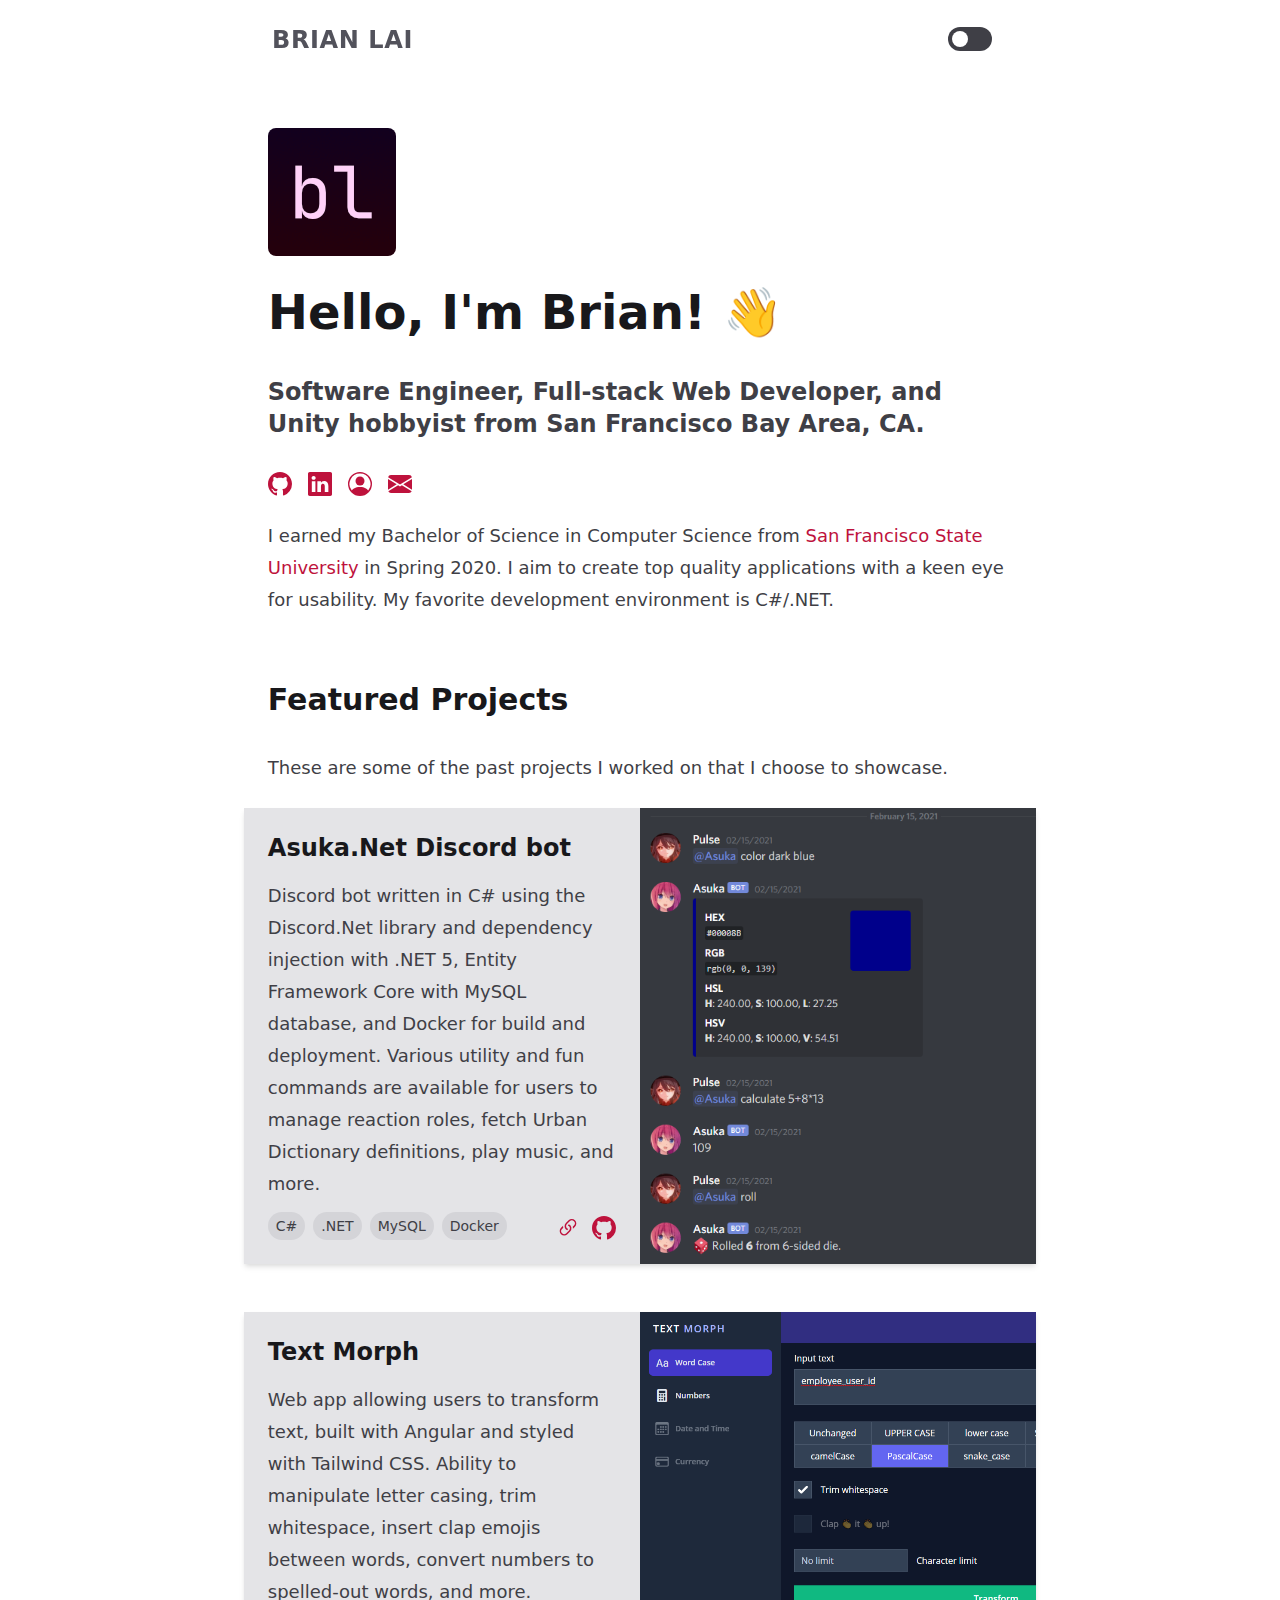
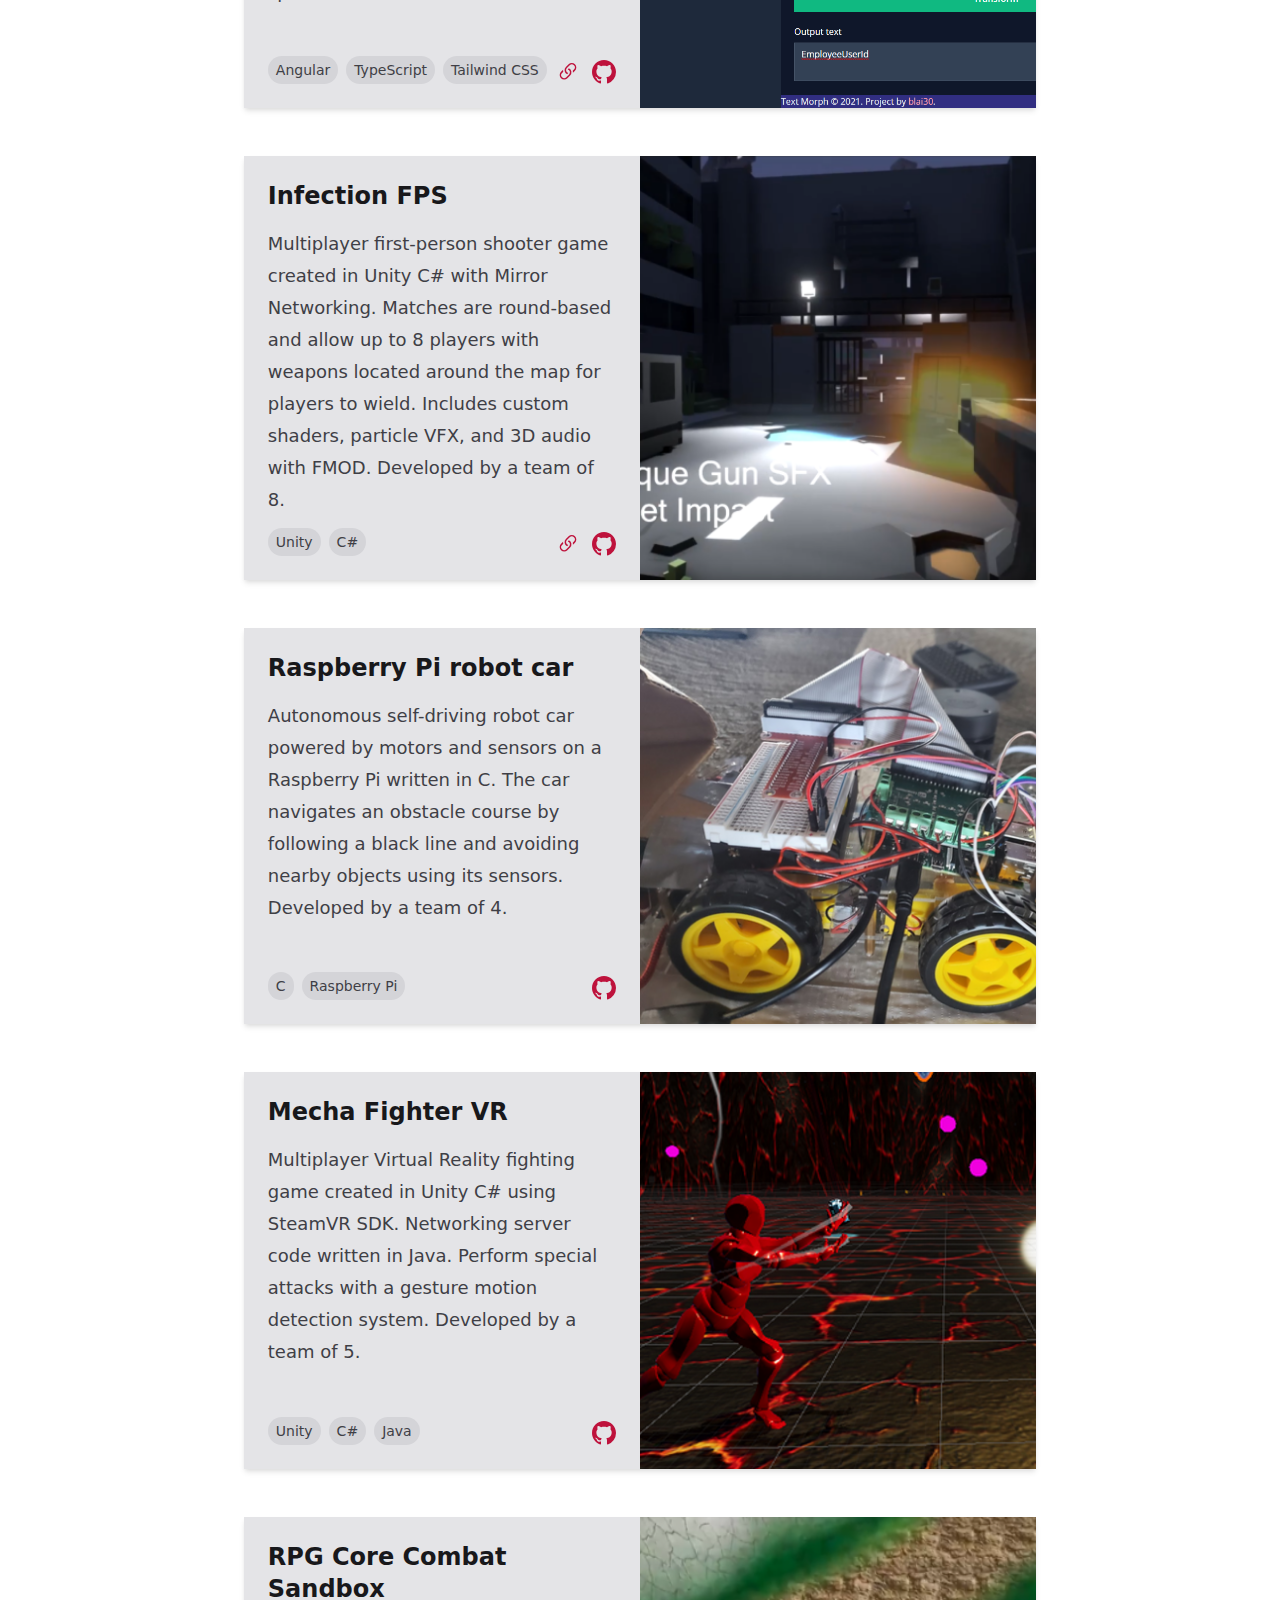
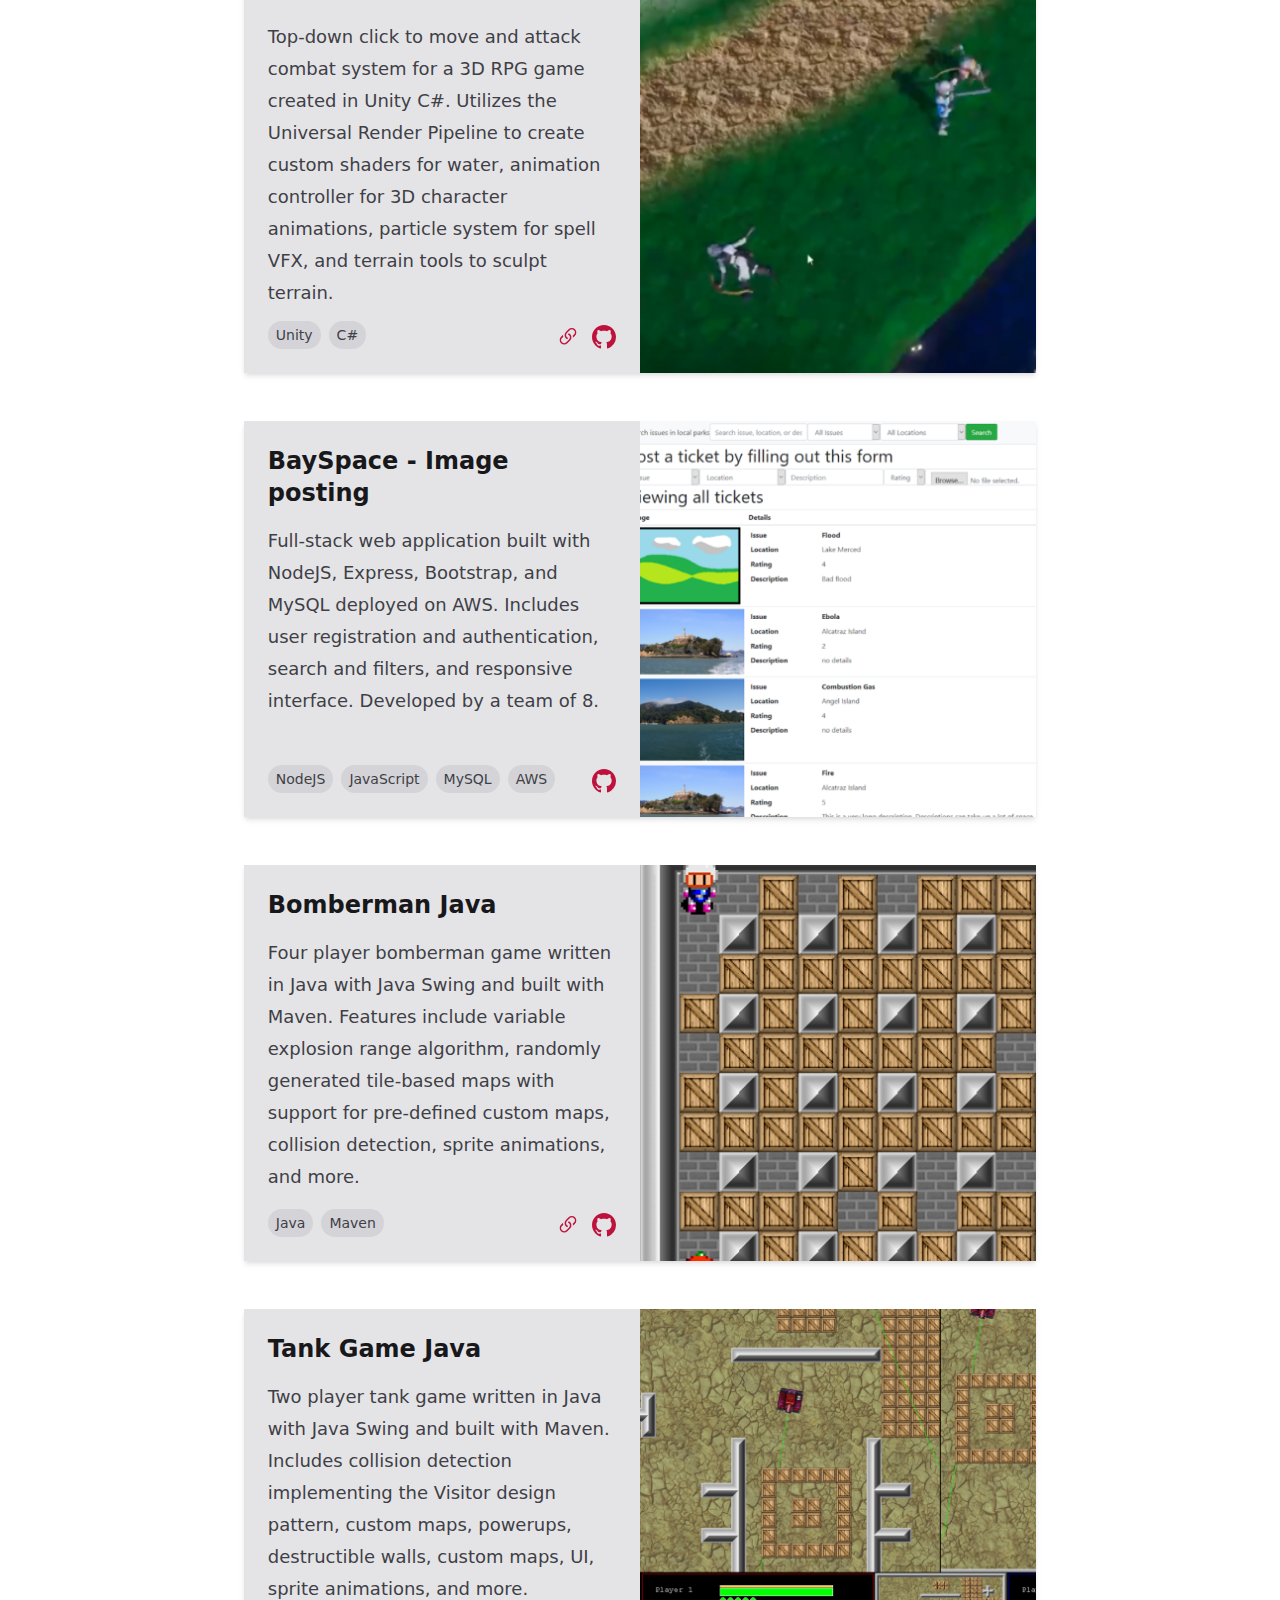
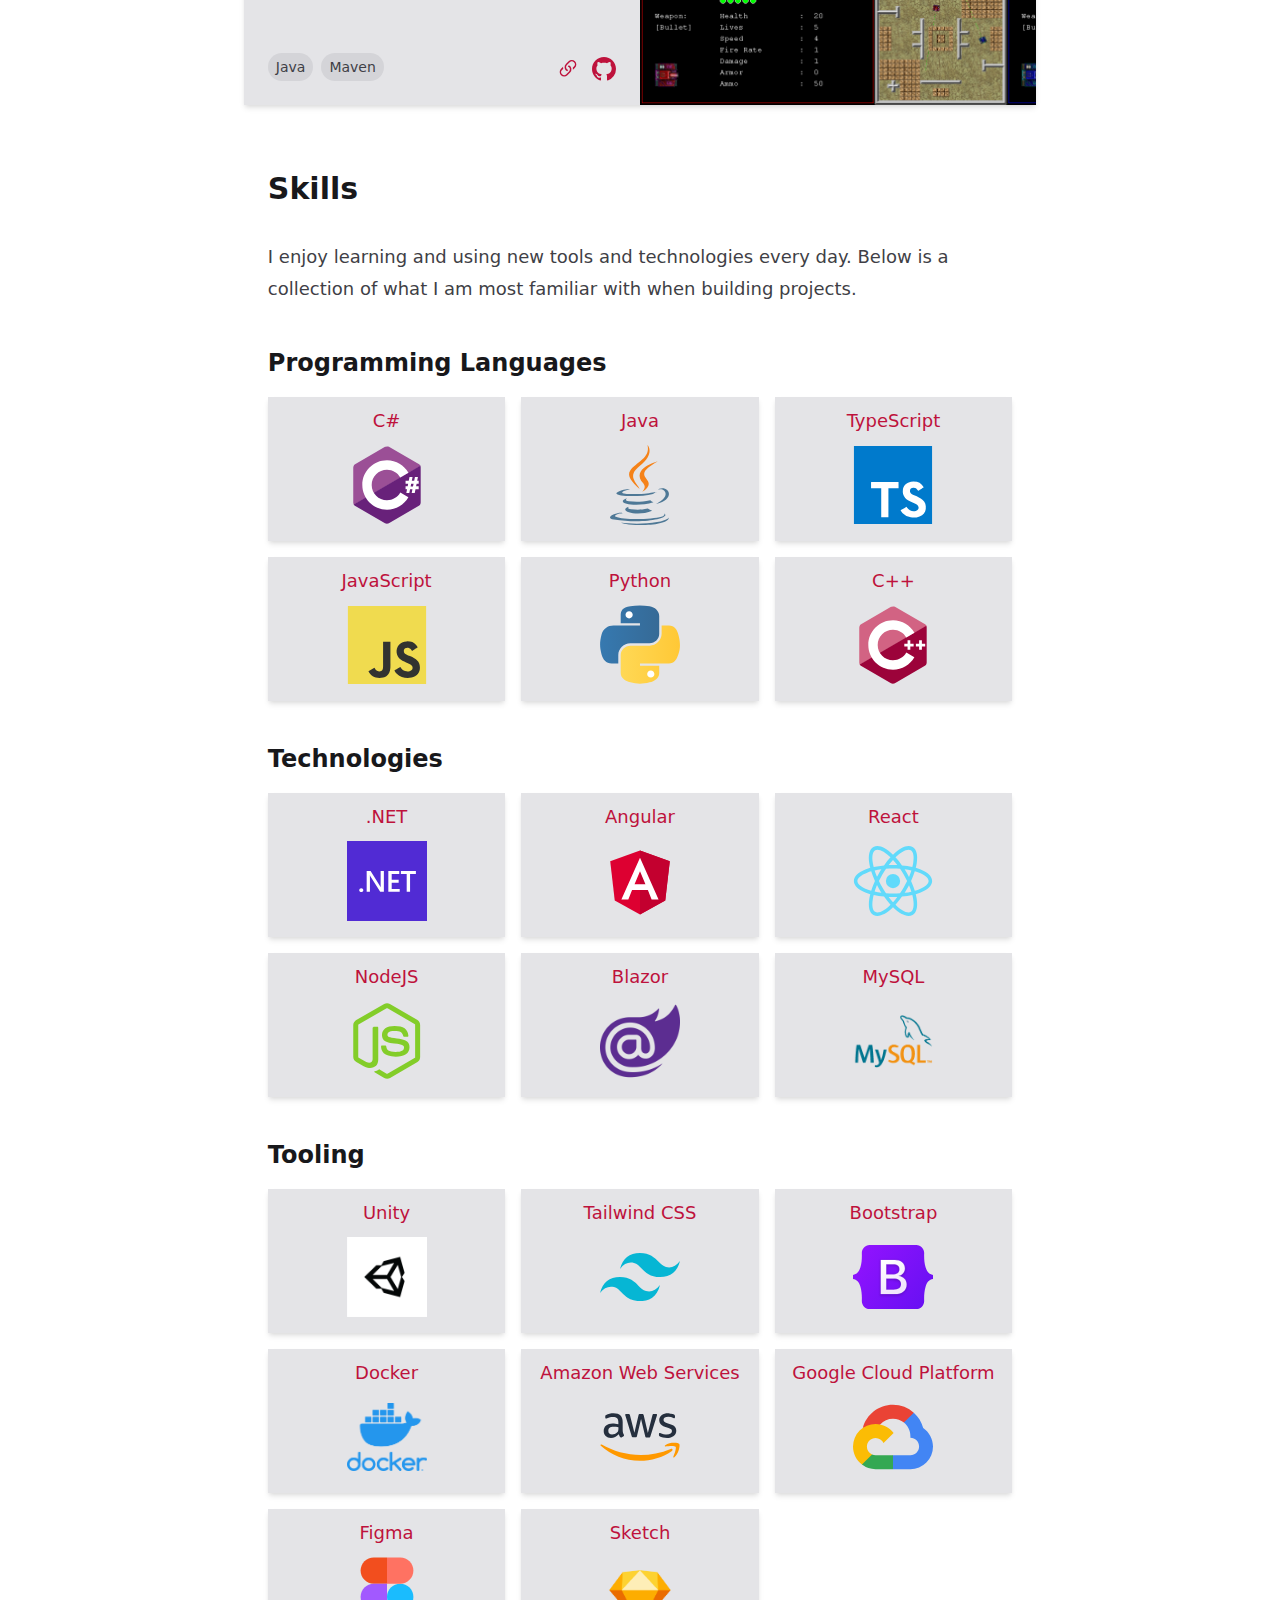
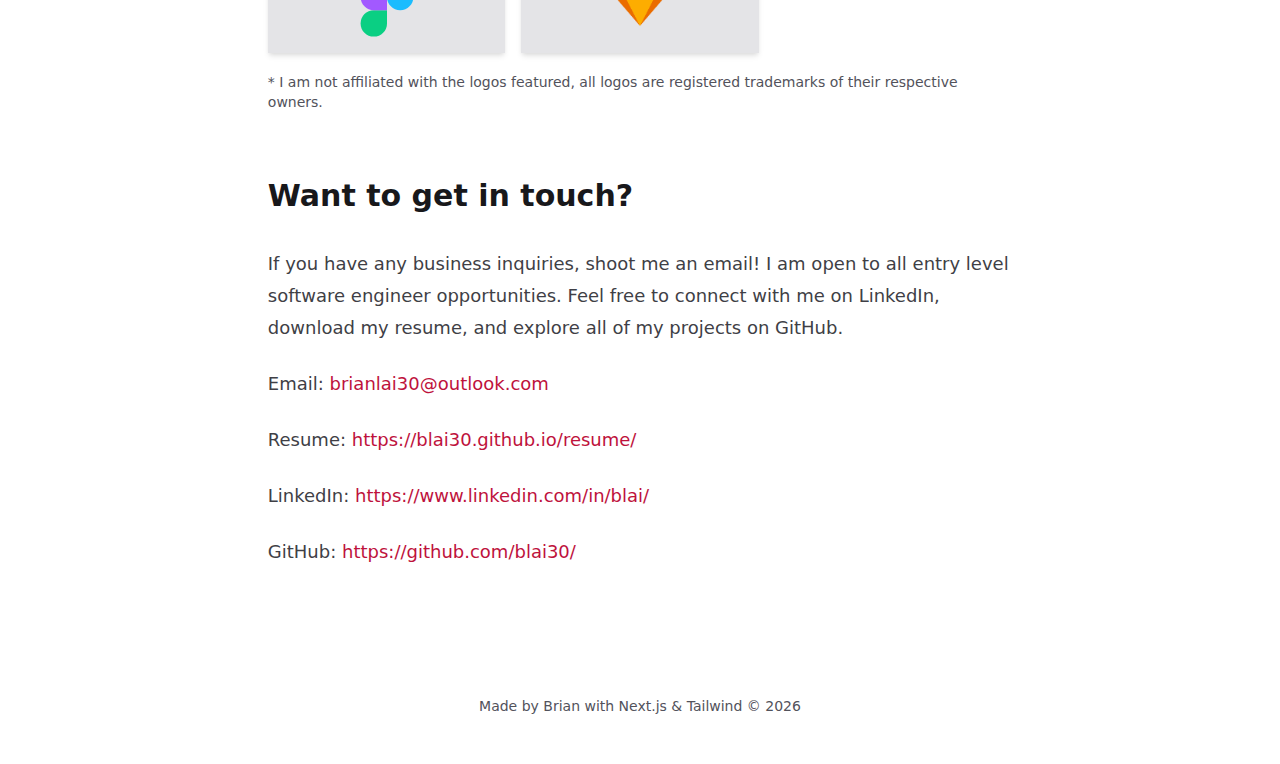
==== index.html @ 26b5e117 "Deploying to gh-pages from @ blai30/blai30.github.io@dc17c90ab7cdb2aaf02c9260773b2cc01ec96d7c 🚀" ====
<!DOCTYPE html><html lang="en"><head><meta name="author" content="Brian Lai"/><meta name="title" content="Brian Lai"/><meta name="description" content="Software Engineer, Full-stack Web Developer, and Unity hobbyist from San Francisco Bay Area, CA."/><meta name="keywords" content="React, NextJS, Angular, Tailwind, HTML, CSS, JavaScript, TypeScript, PWA, JetBrains, Adobe, Portfolio, Brian, Lai, Software, Engineer, Web, Developer, Unity, Hobbyist, San, Francisco, State, University, Computer, Science, Bachelor, of, Science, Bay, Area, Discord, Bot, C#, Java, .NET, MySQL, FPS, Gamer, Anime, gaming, Bootstrap, Python, AWS, Docker, Google, Amazon, Apple, Cloud, Node, Figma, Sketch, C++, LinkedIn, GitHub, Resume, Dark, Light, Mode, Full, Stack, Front, Back, End, VR, Virtual, Reality"/><meta name="theme-color" content="#E11D48"/><meta property="og:title" content="Brian Lai"/><meta property="og:description" content="Software Engineer, Full-stack Web Developer, and Unity hobbyist from San Francisco Bay Area, CA."/><meta property="og:site_name" content="Brian Lai"/><meta property="og:url" content="https://www.bhlai.com/"/><meta property="og:image" content="/favicon.png"/><meta property="og:type" content="website"/><meta name="twitter:card" content="summary_large_image"/><meta property="twitter:title" content="Brian Lai"/><meta property="twitter:description" content="Software Engineer, Full-stack Web Developer, and Unity hobbyist from San Francisco Bay Area, CA."/><meta property="twitter:url" content="https://www.bhlai.com/"/><meta property="twitter:image" content="/favicon.png"/><meta property="twitter:creator" content="@blai30"/><meta name="apple-mobile-web-app-capable" content="yes"/><meta name="apple-mobile-web-app-status-bar-style" content="black"/><meta name="apple-mobile-web-app-title" content="Brian Lai"/><link rel="apple-touch-icon" href="/icons/icon-128x128.png"/><link rel="apple-touch-icon" sizes="152x152" href="/icons/icon-152x152.png"/><link rel="apple-touch-icon" sizes="180x180" href="/icons/icon-180x180.png"/><link rel="canonical" href="https://www.bhlai.com/"/><link rel="icon" href="/favicon.svg" type="image/svg+xml"/><link rel="icon" href="/favicon.png" type="image/x-icon"/><link rel="shortcut icon" href="/favicon.png" type="image/x-icon"/><link rel="mask-icon" href="/favicon.svg" type="image/svg+xml" color="#1C1917"/><link rel="apple-touch-icon" href="/favicon.png" type="image/x-icon"/><link rel="manifest" href="/manifest.json"/><link rel="stylesheet" href="https://rsms.me/inter/inter.css"/><meta name="viewport" content="width=device-width"/><meta charSet="utf-8"/><script>!function(){try {var d=document.documentElement.classList;d.remove('light','dark');var e=localStorage.getItem('theme');if("system"===e||(!e&&true)){var t="(prefers-color-scheme: dark)",m=window.matchMedia(t);m.media!==t||m.matches?d.add('dark'):d.add('light')}else if(e) d.add(e)}catch(e){}}()</script><title>Brian Lai</title><meta name="next-head-count" content="4"/><link rel="preload" href="/_next/static/css/3ba76c7b3590ab9cc2bb.css" as="style"/><link rel="stylesheet" href="/_next/static/css/3ba76c7b3590ab9cc2bb.css" data-n-g=""/><noscript data-n-css=""></noscript><script defer="" nomodule="" src="/_next/static/chunks/polyfills-a54b4f32bdc1ef890ddd.js"></script><script src="/_next/static/chunks/webpack-672781b4256b347cef75.js" defer=""></script><script src="/_next/static/chunks/framework-64eb7138163e04c228e4.js" defer=""></script><script src="/_next/static/chunks/main-76f96b429e2fb5b38a00.js" defer=""></script><script src="/_next/static/chunks/pages/_app-83f28db2350b560f65ea.js" defer=""></script><script src="/_next/static/chunks/79-9c567f92f09825d980ef.js" defer=""></script><script src="/_next/static/chunks/pages/index-9f477da0861d197d516c.js" defer=""></script><script src="/_next/static/KM4vUzK3o7_hMsGzepqxo/_buildManifest.js" defer=""></script><script src="/_next/static/KM4vUzK3o7_hMsGzepqxo/_ssgManifest.js" defer=""></script></head><body class="antialiased bg-white dark:bg-gray-900"><div id="__next"><main id="layout"><div class="flex flex-col min-h-screen"><header class="false false fixed z-20 w-full transition duration-500 ease-out transform-gpu bg-opacity-60 dark:bg-opacity-60 bg-white dark:bg-gray-900"><div class="px-4 mx-auto max-w-screen-md w-auto py-4 md:py-6"><nav class="flex items-center justify-between"><ul class="items-center space-x-6"><li><a class="font-bold text-2xl tracking-wide text-gray-600 dark:text-gray-300 hover:text-pink-600 dark:hover:text-pink-500" href="/">BRIAN LAI</a></li></ul><ul class="px-4 inline-flex items-center space-x-2"><li></li></ul></nav></div></header><div class="flex-grow pt-24 md:pt-32 pb-24"><div class="mx-auto px-6"><div id="home" class="flex flex-col space-y-16"><section><div class="mx-auto prose prose-pink md:prose-lg dark:prose-dark"><img id="hero-avatar" src="/hero.png" alt="avatar" width="128" height="128" class="object-cover rounded-lg"/><h1 id="hero-intro">Hello, I&#x27;m Brian! 👋</h1><p id="hero-occupation" class="font-bold text-2xl">Software Engineer, Full-stack Web Developer, and Unity hobbyist from San Francisco Bay Area, CA.</p><div class="flex space-x-4"><a id="hero-github" href="https://github.com/blai30/" title="GitHub" class="transition ease-in-out transform-gpu hover:scale-110 dark:text-pink-400 dark:hover:text-pink-300"><svg xmlns="http://www.w3.org/2000/svg" width="24" height="24" fill="currentColor" class="bi bi-github" viewBox="0 0 16 16"><path d="M8 0C3.58 0 0 3.58 0 8c0 3.54 2.29 6.53 5.47 7.59.4.07.55-.17.55-.38 0-.19-.01-.82-.01-1.49-2.01.37-2.53-.49-2.69-.94-.09-.23-.48-.94-.82-1.13-.28-.15-.68-.52-.01-.53.63-.01 1.08.58 1.23.82.72 1.21 1.87.87 2.33.66.07-.52.28-.87.51-1.07-1.78-.2-3.64-.89-3.64-3.95 0-.87.31-1.59.82-2.15-.08-.2-.36-1.02.08-2.12 0 0 .67-.21 2.2.82.64-.18 1.32-.27 2-.27.68 0 1.36.09 2 .27 1.53-1.04 2.2-.82 2.2-.82.44 1.1.16 1.92.08 2.12.51.56.82 1.27.82 2.15 0 3.07-1.87 3.75-3.65 3.95.29.25.54.73.54 1.48 0 1.07-.01 1.93-.01 2.2 0 .21.15.46.55.38A8.012 8.012 0 0 0 16 8c0-4.42-3.58-8-8-8z"></path></svg></a><a id="hero-linkedin" href="https://www.linkedin.com/in/blai/" title="LinkedIn" class="transition ease-in-out transform-gpu hover:scale-110 dark:text-pink-400 dark:hover:text-pink-300"><svg xmlns="http://www.w3.org/2000/svg" width="24" height="24" fill="currentColor" class="bi bi-linkedin" viewBox="0 0 16 16"><path d="M0 1.146C0 .513.526 0 1.175 0h13.65C15.474 0 16 .513 16 1.146v13.708c0 .633-.526 1.146-1.175 1.146H1.175C.526 16 0 15.487 0 14.854V1.146zm4.943 12.248V6.169H2.542v7.225h2.401zm-1.2-8.212c.837 0 1.358-.554 1.358-1.248-.015-.709-.52-1.248-1.342-1.248-.822 0-1.359.54-1.359 1.248 0 .694.521 1.248 1.327 1.248h.016zm4.908 8.212V9.359c0-.216.016-.432.08-.586.173-.431.568-.878 1.232-.878.869 0 1.216.662 1.216 1.634v3.865h2.401V9.25c0-2.22-1.184-3.252-2.764-3.252-1.274 0-1.845.7-2.165 1.193v.025h-.016a5.54 5.54 0 0 1 .016-.025V6.169h-2.4c.03.678 0 7.225 0 7.225h2.4z"></path></svg></a><a id="hero-resume" href="https://blai30.github.io/resume/" title="Resume" class="transition ease-in-out transform-gpu hover:scale-110 dark:text-pink-400 dark:hover:text-pink-300"><svg xmlns="http://www.w3.org/2000/svg" width="24" height="24" fill="currentColor" class="bi bi-person-circle" viewBox="0 0 16 16"><path d="M11 6a3 3 0 1 1-6 0 3 3 0 0 1 6 0z"></path><path fill-rule="evenodd" d="M0 8a8 8 0 1 1 16 0A8 8 0 0 1 0 8zm8-7a7 7 0 0 0-5.468 11.37C3.242 11.226 4.805 10 8 10s4.757 1.225 5.468 2.37A7 7 0 0 0 8 1z"></path></svg></a><a id="hero-email" href="mailto:brianlai30@outlook.com" title="Email" class="transition ease-in-out transform-gpu hover:scale-110 dark:text-pink-400 dark:hover:text-pink-300"><svg xmlns="http://www.w3.org/2000/svg" width="24" height="24" fill="currentColor" class="bi bi-envelope-fill" viewBox="0 0 16 16"><path d="M.05 3.555A2 2 0 0 1 2 2h12a2 2 0 0 1 1.95 1.555L8 8.414.05 3.555zM0 4.697v7.104l5.803-3.558L0 4.697zM6.761 8.83l-6.57 4.027A2 2 0 0 0 2 14h12a2 2 0 0 0 1.808-1.144l-6.57-4.027L8 9.586l-1.239-.757zm3.436-.586L16 11.801V4.697l-5.803 3.546z"></path></svg></a></div><p id="hero-description">I earned my Bachelor of Science in Computer Science from<!-- --> <a href="https://sfsu.edu/" class="no-underline dark:text-pink-400 dark:hover:text-pink-300">San Francisco State University</a> <!-- -->in Spring 2020. I aim to create top quality applications with a keen eye for usability. My favorite development environment is C#/.NET.</p></div></section><section><div class="mx-auto prose prose-pink md:prose-lg dark:prose-dark"><h2>Featured Projects</h2><p>These are some of the past projects I worked on that I choose to showcase.</p><div class="flex flex-col space-y-12"><div class="sm:-mx-6 transition ease-in-out bg-gray-200 dark:bg-gray-800 shadow-md hover:shadow-xl"><div class="grid sm:grid-cols-2"><div class="p-6"><div class="h-full flex flex-col justify-between"><div id="project-0-upper"><h3 id="project-0-title" class="mt-0 font-bold text-2xl">Asuka.Net Discord bot</h3><div id="project-0-description" class="font-light">Discord bot written in C# using the Discord.Net library and dependency injection with .NET 5, Entity Framework Core with MySQL database, and Docker for build and deployment. Various utility and fun commands are available for users to manage reaction roles, fetch Urban Dictionary definitions, play music, and more.</div></div><div id="project-0-lower"><div class="mt-3 flex items-end justify-between"><div class="flex flex-wrap space-x-2"><span id="project-0-tag-0" class="rounded-full py-1 px-2 font-light text-sm bg-gray-300 dark:bg-gray-700">C#</span><span id="project-0-tag-1" class="rounded-full py-1 px-2 font-light text-sm bg-gray-300 dark:bg-gray-700">.NET</span><span id="project-0-tag-2" class="rounded-full py-1 px-2 font-light text-sm bg-gray-300 dark:bg-gray-700">MySQL</span><span id="project-0-tag-3" class="rounded-full py-1 px-2 font-light text-sm bg-gray-300 dark:bg-gray-700">Docker</span></div><div class="flex justify-between space-x-3"><a id="project-0-demo" href="https://discord.com/api/oauth2/authorize?client_id=547507928287019009&amp;permissions=1580330096&amp;scope=bot" title="View or download demo" class="transition ease-in-out transform-gpu hover:scale-110 dark:text-pink-400 dark:hover:text-pink-300"><svg xmlns="http://www.w3.org/2000/svg" width="24" height="24" fill="currentColor" class="bi bi-link-45deg" viewBox="0 0 16 16"><path d="M4.715 6.542 3.343 7.914a3 3 0 1 0 4.243 4.243l1.828-1.829A3 3 0 0 0 8.586 5.5L8 6.086a1.002 1.002 0 0 0-.154.199 2 2 0 0 1 .861 3.337L6.88 11.45a2 2 0 1 1-2.83-2.83l.793-.792a4.018 4.018 0 0 1-.128-1.287z"></path><path d="M6.586 4.672A3 3 0 0 0 7.414 9.5l.775-.776a2 2 0 0 1-.896-3.346L9.12 3.55a2 2 0 1 1 2.83 2.83l-.793.792c.112.42.155.855.128 1.287l1.372-1.372a3 3 0 1 0-4.243-4.243L6.586 4.672z"></path></svg></a><a id="project-0-github" href="https://github.com/blai30/Asuka.Net/" title="Visit GitHub repository" class="transition ease-in-out transform-gpu hover:scale-110 dark:text-pink-400 dark:hover:text-pink-300"><svg xmlns="http://www.w3.org/2000/svg" width="24" height="24" fill="currentColor" class="bi bi-github" viewBox="0 0 16 16"><path d="M8 0C3.58 0 0 3.58 0 8c0 3.54 2.29 6.53 5.47 7.59.4.07.55-.17.55-.38 0-.19-.01-.82-.01-1.49-2.01.37-2.53-.49-2.69-.94-.09-.23-.48-.94-.82-1.13-.28-.15-.68-.52-.01-.53.63-.01 1.08.58 1.23.82.72 1.21 1.87.87 2.33.66.07-.52.28-.87.51-1.07-1.78-.2-3.64-.89-3.64-3.95 0-.87.31-1.59.82-2.15-.08-.2-.36-1.02.08-2.12 0 0 .67-.21 2.2.82.64-.18 1.32-.27 2-.27.68 0 1.36.09 2 .27 1.53-1.04 2.2-.82 2.2-.82.44 1.1.16 1.92.08 2.12.51.56.82 1.27.82 2.15 0 3.07-1.87 3.75-3.65 3.95.29.25.54.73.54 1.48 0 1.07-.01 1.93-.01 2.2 0 .21.15.46.55.38A8.012 8.012 0 0 0 16 8c0-4.42-3.58-8-8-8z"></path></svg></a></div></div></div></div></div><div class="aspect-w-1 aspect-h-1"><img id="project-0-thumbnail" src="/images/projects/asuka.png" alt=" Project Thumbnail" class="my-0 inset-0 object-cover object-left-top overflow-hidden"/></div></div></div><div class="sm:-mx-6 transition ease-in-out bg-gray-200 dark:bg-gray-800 shadow-md hover:shadow-xl"><div class="grid sm:grid-cols-2"><div class="p-6"><div class="h-full flex flex-col justify-between"><div id="project-1-upper"><h3 id="project-1-title" class="mt-0 font-bold text-2xl">Text Morph</h3><div id="project-1-description" class="font-light">Web app allowing users to transform text, built with Angular and styled with Tailwind CSS. Ability to manipulate letter casing, trim whitespace, insert clap emojis between words, convert numbers to spelled-out words, and more.</div></div><div id="project-1-lower"><div class="mt-3 flex items-end justify-between"><div class="flex flex-wrap space-x-2"><span id="project-1-tag-0" class="rounded-full py-1 px-2 font-light text-sm bg-gray-300 dark:bg-gray-700">Angular</span><span id="project-1-tag-1" class="rounded-full py-1 px-2 font-light text-sm bg-gray-300 dark:bg-gray-700">TypeScript</span><span id="project-1-tag-2" class="rounded-full py-1 px-2 font-light text-sm bg-gray-300 dark:bg-gray-700">Tailwind CSS</span></div><div class="flex justify-between space-x-3"><a id="project-1-demo" href="https://blai30.github.io/text-morph/" title="View or download demo" class="transition ease-in-out transform-gpu hover:scale-110 dark:text-pink-400 dark:hover:text-pink-300"><svg xmlns="http://www.w3.org/2000/svg" width="24" height="24" fill="currentColor" class="bi bi-link-45deg" viewBox="0 0 16 16"><path d="M4.715 6.542 3.343 7.914a3 3 0 1 0 4.243 4.243l1.828-1.829A3 3 0 0 0 8.586 5.5L8 6.086a1.002 1.002 0 0 0-.154.199 2 2 0 0 1 .861 3.337L6.88 11.45a2 2 0 1 1-2.83-2.83l.793-.792a4.018 4.018 0 0 1-.128-1.287z"></path><path d="M6.586 4.672A3 3 0 0 0 7.414 9.5l.775-.776a2 2 0 0 1-.896-3.346L9.12 3.55a2 2 0 1 1 2.83 2.83l-.793.792c.112.42.155.855.128 1.287l1.372-1.372a3 3 0 1 0-4.243-4.243L6.586 4.672z"></path></svg></a><a id="project-1-github" href="https://github.com/blai30/text-morph/" title="Visit GitHub repository" class="transition ease-in-out transform-gpu hover:scale-110 dark:text-pink-400 dark:hover:text-pink-300"><svg xmlns="http://www.w3.org/2000/svg" width="24" height="24" fill="currentColor" class="bi bi-github" viewBox="0 0 16 16"><path d="M8 0C3.58 0 0 3.58 0 8c0 3.54 2.29 6.53 5.47 7.59.4.07.55-.17.55-.38 0-.19-.01-.82-.01-1.49-2.01.37-2.53-.49-2.69-.94-.09-.23-.48-.94-.82-1.13-.28-.15-.68-.52-.01-.53.63-.01 1.08.58 1.23.82.72 1.21 1.87.87 2.33.66.07-.52.28-.87.51-1.07-1.78-.2-3.64-.89-3.64-3.95 0-.87.31-1.59.82-2.15-.08-.2-.36-1.02.08-2.12 0 0 .67-.21 2.2.82.64-.18 1.32-.27 2-.27.68 0 1.36.09 2 .27 1.53-1.04 2.2-.82 2.2-.82.44 1.1.16 1.92.08 2.12.51.56.82 1.27.82 2.15 0 3.07-1.87 3.75-3.65 3.95.29.25.54.73.54 1.48 0 1.07-.01 1.93-.01 2.2 0 .21.15.46.55.38A8.012 8.012 0 0 0 16 8c0-4.42-3.58-8-8-8z"></path></svg></a></div></div></div></div></div><div class="aspect-w-1 aspect-h-1"><img id="project-1-thumbnail" src="/images/projects/textmorph.png" alt=" Project Thumbnail" class="my-0 inset-0 object-cover object-left-top overflow-hidden"/></div></div></div><div class="sm:-mx-6 transition ease-in-out bg-gray-200 dark:bg-gray-800 shadow-md hover:shadow-xl"><div class="grid sm:grid-cols-2"><div class="p-6"><div class="h-full flex flex-col justify-between"><div id="project-2-upper"><h3 id="project-2-title" class="mt-0 font-bold text-2xl">Infection FPS</h3><div id="project-2-description" class="font-light">Multiplayer first-person shooter game created in Unity C# with Mirror Networking. Matches are round-based and allow up to 8 players with weapons located around the map for players to wield. Includes custom shaders, particle VFX, and 3D audio with FMOD. Developed by a team of 8.</div></div><div id="project-2-lower"><div class="mt-3 flex items-end justify-between"><div class="flex flex-wrap space-x-2"><span id="project-2-tag-0" class="rounded-full py-1 px-2 font-light text-sm bg-gray-300 dark:bg-gray-700">Unity</span><span id="project-2-tag-1" class="rounded-full py-1 px-2 font-light text-sm bg-gray-300 dark:bg-gray-700">C#</span></div><div class="flex justify-between space-x-3"><a id="project-2-demo" href="https://www.dropbox.com/s/md98b1ah87g5hab/infection%20build%201.5.zip" title="View or download demo" class="transition ease-in-out transform-gpu hover:scale-110 dark:text-pink-400 dark:hover:text-pink-300"><svg xmlns="http://www.w3.org/2000/svg" width="24" height="24" fill="currentColor" class="bi bi-link-45deg" viewBox="0 0 16 16"><path d="M4.715 6.542 3.343 7.914a3 3 0 1 0 4.243 4.243l1.828-1.829A3 3 0 0 0 8.586 5.5L8 6.086a1.002 1.002 0 0 0-.154.199 2 2 0 0 1 .861 3.337L6.88 11.45a2 2 0 1 1-2.83-2.83l.793-.792a4.018 4.018 0 0 1-.128-1.287z"></path><path d="M6.586 4.672A3 3 0 0 0 7.414 9.5l.775-.776a2 2 0 0 1-.896-3.346L9.12 3.55a2 2 0 1 1 2.83 2.83l-.793.792c.112.42.155.855.128 1.287l1.372-1.372a3 3 0 1 0-4.243-4.243L6.586 4.672z"></path></svg></a><a id="project-2-github" href="https://github.com/blai30/infection/" title="Visit GitHub repository" class="transition ease-in-out transform-gpu hover:scale-110 dark:text-pink-400 dark:hover:text-pink-300"><svg xmlns="http://www.w3.org/2000/svg" width="24" height="24" fill="currentColor" class="bi bi-github" viewBox="0 0 16 16"><path d="M8 0C3.58 0 0 3.58 0 8c0 3.54 2.29 6.53 5.47 7.59.4.07.55-.17.55-.38 0-.19-.01-.82-.01-1.49-2.01.37-2.53-.49-2.69-.94-.09-.23-.48-.94-.82-1.13-.28-.15-.68-.52-.01-.53.63-.01 1.08.58 1.23.82.72 1.21 1.87.87 2.33.66.07-.52.28-.87.51-1.07-1.78-.2-3.64-.89-3.64-3.95 0-.87.31-1.59.82-2.15-.08-.2-.36-1.02.08-2.12 0 0 .67-.21 2.2.82.64-.18 1.32-.27 2-.27.68 0 1.36.09 2 .27 1.53-1.04 2.2-.82 2.2-.82.44 1.1.16 1.92.08 2.12.51.56.82 1.27.82 2.15 0 3.07-1.87 3.75-3.65 3.95.29.25.54.73.54 1.48 0 1.07-.01 1.93-.01 2.2 0 .21.15.46.55.38A8.012 8.012 0 0 0 16 8c0-4.42-3.58-8-8-8z"></path></svg></a></div></div></div></div></div><div class="aspect-w-1 aspect-h-1"><img id="project-2-thumbnail" src="/images/projects/infection.png" alt=" Project Thumbnail" class="my-0 inset-0 object-cover object-left-top overflow-hidden"/></div></div></div><div class="sm:-mx-6 transition ease-in-out bg-gray-200 dark:bg-gray-800 shadow-md hover:shadow-xl"><div class="grid sm:grid-cols-2"><div class="p-6"><div class="h-full flex flex-col justify-between"><div id="project-3-upper"><h3 id="project-3-title" class="mt-0 font-bold text-2xl">Raspberry Pi robot car</h3><div id="project-3-description" class="font-light">Autonomous self-driving robot car powered by motors and sensors on a Raspberry Pi written in C. The car navigates an obstacle course by following a black line and avoiding nearby objects using its sensors. Developed by a team of 4.</div></div><div id="project-3-lower"><div class="mt-3 flex items-end justify-between"><div class="flex flex-wrap space-x-2"><span id="project-3-tag-0" class="rounded-full py-1 px-2 font-light text-sm bg-gray-300 dark:bg-gray-700">C</span><span id="project-3-tag-1" class="rounded-full py-1 px-2 font-light text-sm bg-gray-300 dark:bg-gray-700">Raspberry Pi</span></div><div class="flex justify-between space-x-3"><a id="project-3-github" href="https://github.com/blai30/CSC615AutonomousCar/" title="Visit GitHub repository" class="transition ease-in-out transform-gpu hover:scale-110 dark:text-pink-400 dark:hover:text-pink-300"><svg xmlns="http://www.w3.org/2000/svg" width="24" height="24" fill="currentColor" class="bi bi-github" viewBox="0 0 16 16"><path d="M8 0C3.58 0 0 3.58 0 8c0 3.54 2.29 6.53 5.47 7.59.4.07.55-.17.55-.38 0-.19-.01-.82-.01-1.49-2.01.37-2.53-.49-2.69-.94-.09-.23-.48-.94-.82-1.13-.28-.15-.68-.52-.01-.53.63-.01 1.08.58 1.23.82.72 1.21 1.87.87 2.33.66.07-.52.28-.87.51-1.07-1.78-.2-3.64-.89-3.64-3.95 0-.87.31-1.59.82-2.15-.08-.2-.36-1.02.08-2.12 0 0 .67-.21 2.2.82.64-.18 1.32-.27 2-.27.68 0 1.36.09 2 .27 1.53-1.04 2.2-.82 2.2-.82.44 1.1.16 1.92.08 2.12.51.56.82 1.27.82 2.15 0 3.07-1.87 3.75-3.65 3.95.29.25.54.73.54 1.48 0 1.07-.01 1.93-.01 2.2 0 .21.15.46.55.38A8.012 8.012 0 0 0 16 8c0-4.42-3.58-8-8-8z"></path></svg></a></div></div></div></div></div><div class="aspect-w-1 aspect-h-1"><img id="project-3-thumbnail" src="/images/projects/picar.png" alt=" Project Thumbnail" class="my-0 inset-0 object-cover object-left-top overflow-hidden"/></div></div></div><div class="sm:-mx-6 transition ease-in-out bg-gray-200 dark:bg-gray-800 shadow-md hover:shadow-xl"><div class="grid sm:grid-cols-2"><div class="p-6"><div class="h-full flex flex-col justify-between"><div id="project-4-upper"><h3 id="project-4-title" class="mt-0 font-bold text-2xl">Mecha Fighter VR</h3><div id="project-4-description" class="font-light">Multiplayer Virtual Reality fighting game created in Unity C# using SteamVR SDK. Networking server code written in Java. Perform special attacks with a gesture motion detection system. Developed by a team of 5.</div></div><div id="project-4-lower"><div class="mt-3 flex items-end justify-between"><div class="flex flex-wrap space-x-2"><span id="project-4-tag-0" class="rounded-full py-1 px-2 font-light text-sm bg-gray-300 dark:bg-gray-700">Unity</span><span id="project-4-tag-1" class="rounded-full py-1 px-2 font-light text-sm bg-gray-300 dark:bg-gray-700">C#</span><span id="project-4-tag-2" class="rounded-full py-1 px-2 font-light text-sm bg-gray-300 dark:bg-gray-700">Java</span></div><div class="flex justify-between space-x-3"><a id="project-4-github" href="https://github.com/blai30/Mecha-Fighter-VR/" title="Visit GitHub repository" class="transition ease-in-out transform-gpu hover:scale-110 dark:text-pink-400 dark:hover:text-pink-300"><svg xmlns="http://www.w3.org/2000/svg" width="24" height="24" fill="currentColor" class="bi bi-github" viewBox="0 0 16 16"><path d="M8 0C3.58 0 0 3.58 0 8c0 3.54 2.29 6.53 5.47 7.59.4.07.55-.17.55-.38 0-.19-.01-.82-.01-1.49-2.01.37-2.53-.49-2.69-.94-.09-.23-.48-.94-.82-1.13-.28-.15-.68-.52-.01-.53.63-.01 1.08.58 1.23.82.72 1.21 1.87.87 2.33.66.07-.52.28-.87.51-1.07-1.78-.2-3.64-.89-3.64-3.95 0-.87.31-1.59.82-2.15-.08-.2-.36-1.02.08-2.12 0 0 .67-.21 2.2.82.64-.18 1.32-.27 2-.27.68 0 1.36.09 2 .27 1.53-1.04 2.2-.82 2.2-.82.44 1.1.16 1.92.08 2.12.51.56.82 1.27.82 2.15 0 3.07-1.87 3.75-3.65 3.95.29.25.54.73.54 1.48 0 1.07-.01 1.93-.01 2.2 0 .21.15.46.55.38A8.012 8.012 0 0 0 16 8c0-4.42-3.58-8-8-8z"></path></svg></a></div></div></div></div></div><div class="aspect-w-1 aspect-h-1"><img id="project-4-thumbnail" src="/images/projects/mecha.png" alt=" Project Thumbnail" class="my-0 inset-0 object-cover object-left-top overflow-hidden"/></div></div></div><div class="sm:-mx-6 transition ease-in-out bg-gray-200 dark:bg-gray-800 shadow-md hover:shadow-xl"><div class="grid sm:grid-cols-2"><div class="p-6"><div class="h-full flex flex-col justify-between"><div id="project-5-upper"><h3 id="project-5-title" class="mt-0 font-bold text-2xl">RPG Core Combat Sandbox</h3><div id="project-5-description" class="font-light">Top-down click to move and attack combat system for a 3D RPG game created in Unity C#. Utilizes the Universal Render Pipeline to create custom shaders for water, animation controller for 3D character animations, particle system for spell VFX, and terrain tools to sculpt terrain.</div></div><div id="project-5-lower"><div class="mt-3 flex items-end justify-between"><div class="flex flex-wrap space-x-2"><span id="project-5-tag-0" class="rounded-full py-1 px-2 font-light text-sm bg-gray-300 dark:bg-gray-700">Unity</span><span id="project-5-tag-1" class="rounded-full py-1 px-2 font-light text-sm bg-gray-300 dark:bg-gray-700">C#</span></div><div class="flex justify-between space-x-3"><a id="project-5-demo" href="https://blai30.github.io/RPG-Core-Combat" title="View or download demo" class="transition ease-in-out transform-gpu hover:scale-110 dark:text-pink-400 dark:hover:text-pink-300"><svg xmlns="http://www.w3.org/2000/svg" width="24" height="24" fill="currentColor" class="bi bi-link-45deg" viewBox="0 0 16 16"><path d="M4.715 6.542 3.343 7.914a3 3 0 1 0 4.243 4.243l1.828-1.829A3 3 0 0 0 8.586 5.5L8 6.086a1.002 1.002 0 0 0-.154.199 2 2 0 0 1 .861 3.337L6.88 11.45a2 2 0 1 1-2.83-2.83l.793-.792a4.018 4.018 0 0 1-.128-1.287z"></path><path d="M6.586 4.672A3 3 0 0 0 7.414 9.5l.775-.776a2 2 0 0 1-.896-3.346L9.12 3.55a2 2 0 1 1 2.83 2.83l-.793.792c.112.42.155.855.128 1.287l1.372-1.372a3 3 0 1 0-4.243-4.243L6.586 4.672z"></path></svg></a><a id="project-5-github" href="https://github.com/blai30/RPG-Core-Combat/" title="Visit GitHub repository" class="transition ease-in-out transform-gpu hover:scale-110 dark:text-pink-400 dark:hover:text-pink-300"><svg xmlns="http://www.w3.org/2000/svg" width="24" height="24" fill="currentColor" class="bi bi-github" viewBox="0 0 16 16"><path d="M8 0C3.58 0 0 3.58 0 8c0 3.54 2.29 6.53 5.47 7.59.4.07.55-.17.55-.38 0-.19-.01-.82-.01-1.49-2.01.37-2.53-.49-2.69-.94-.09-.23-.48-.94-.82-1.13-.28-.15-.68-.52-.01-.53.63-.01 1.08.58 1.23.82.72 1.21 1.87.87 2.33.66.07-.52.28-.87.51-1.07-1.78-.2-3.64-.89-3.64-3.95 0-.87.31-1.59.82-2.15-.08-.2-.36-1.02.08-2.12 0 0 .67-.21 2.2.82.64-.18 1.32-.27 2-.27.68 0 1.36.09 2 .27 1.53-1.04 2.2-.82 2.2-.82.44 1.1.16 1.92.08 2.12.51.56.82 1.27.82 2.15 0 3.07-1.87 3.75-3.65 3.95.29.25.54.73.54 1.48 0 1.07-.01 1.93-.01 2.2 0 .21.15.46.55.38A8.012 8.012 0 0 0 16 8c0-4.42-3.58-8-8-8z"></path></svg></a></div></div></div></div></div><div class="aspect-w-1 aspect-h-1"><img id="project-5-thumbnail" src="/images/projects/rpg.png" alt=" Project Thumbnail" class="my-0 inset-0 object-cover object-left-top overflow-hidden"/></div></div></div><div class="sm:-mx-6 transition ease-in-out bg-gray-200 dark:bg-gray-800 shadow-md hover:shadow-xl"><div class="grid sm:grid-cols-2"><div class="p-6"><div class="h-full flex flex-col justify-between"><div id="project-6-upper"><h3 id="project-6-title" class="mt-0 font-bold text-2xl">BaySpace - Image posting</h3><div id="project-6-description" class="font-light">Full-stack web application built with NodeJS, Express, Bootstrap, and MySQL deployed on AWS. Includes user registration and authentication, search and filters, and responsive interface. Developed by a team of 8.</div></div><div id="project-6-lower"><div class="mt-3 flex items-end justify-between"><div class="flex flex-wrap space-x-2"><span id="project-6-tag-0" class="rounded-full py-1 px-2 font-light text-sm bg-gray-300 dark:bg-gray-700">NodeJS</span><span id="project-6-tag-1" class="rounded-full py-1 px-2 font-light text-sm bg-gray-300 dark:bg-gray-700">JavaScript</span><span id="project-6-tag-2" class="rounded-full py-1 px-2 font-light text-sm bg-gray-300 dark:bg-gray-700">MySQL</span><span id="project-6-tag-3" class="rounded-full py-1 px-2 font-light text-sm bg-gray-300 dark:bg-gray-700">AWS</span></div><div class="flex justify-between space-x-3"><a id="project-6-github" href="https://github.com/blai30/BaySpace/" title="Visit GitHub repository" class="transition ease-in-out transform-gpu hover:scale-110 dark:text-pink-400 dark:hover:text-pink-300"><svg xmlns="http://www.w3.org/2000/svg" width="24" height="24" fill="currentColor" class="bi bi-github" viewBox="0 0 16 16"><path d="M8 0C3.58 0 0 3.58 0 8c0 3.54 2.29 6.53 5.47 7.59.4.07.55-.17.55-.38 0-.19-.01-.82-.01-1.49-2.01.37-2.53-.49-2.69-.94-.09-.23-.48-.94-.82-1.13-.28-.15-.68-.52-.01-.53.63-.01 1.08.58 1.23.82.72 1.21 1.87.87 2.33.66.07-.52.28-.87.51-1.07-1.78-.2-3.64-.89-3.64-3.95 0-.87.31-1.59.82-2.15-.08-.2-.36-1.02.08-2.12 0 0 .67-.21 2.2.82.64-.18 1.32-.27 2-.27.68 0 1.36.09 2 .27 1.53-1.04 2.2-.82 2.2-.82.44 1.1.16 1.92.08 2.12.51.56.82 1.27.82 2.15 0 3.07-1.87 3.75-3.65 3.95.29.25.54.73.54 1.48 0 1.07-.01 1.93-.01 2.2 0 .21.15.46.55.38A8.012 8.012 0 0 0 16 8c0-4.42-3.58-8-8-8z"></path></svg></a></div></div></div></div></div><div class="aspect-w-1 aspect-h-1"><img id="project-6-thumbnail" src="/images/projects/bayspace.png" alt=" Project Thumbnail" class="my-0 inset-0 object-cover object-left-top overflow-hidden"/></div></div></div><div class="sm:-mx-6 transition ease-in-out bg-gray-200 dark:bg-gray-800 shadow-md hover:shadow-xl"><div class="grid sm:grid-cols-2"><div class="p-6"><div class="h-full flex flex-col justify-between"><div id="project-7-upper"><h3 id="project-7-title" class="mt-0 font-bold text-2xl">Bomberman Java</h3><div id="project-7-description" class="font-light">Four player bomberman game written in Java with Java Swing and built with Maven. Features include variable explosion range algorithm, randomly generated tile-based maps with support for pre-defined custom maps, collision detection, sprite animations, and more.</div></div><div id="project-7-lower"><div class="mt-3 flex items-end justify-between"><div class="flex flex-wrap space-x-2"><span id="project-7-tag-0" class="rounded-full py-1 px-2 font-light text-sm bg-gray-300 dark:bg-gray-700">Java</span><span id="project-7-tag-1" class="rounded-full py-1 px-2 font-light text-sm bg-gray-300 dark:bg-gray-700">Maven</span></div><div class="flex justify-between space-x-3"><a id="project-7-demo" href="https://github.com/blai30/bomberman-java/releases" title="View or download demo" class="transition ease-in-out transform-gpu hover:scale-110 dark:text-pink-400 dark:hover:text-pink-300"><svg xmlns="http://www.w3.org/2000/svg" width="24" height="24" fill="currentColor" class="bi bi-link-45deg" viewBox="0 0 16 16"><path d="M4.715 6.542 3.343 7.914a3 3 0 1 0 4.243 4.243l1.828-1.829A3 3 0 0 0 8.586 5.5L8 6.086a1.002 1.002 0 0 0-.154.199 2 2 0 0 1 .861 3.337L6.88 11.45a2 2 0 1 1-2.83-2.83l.793-.792a4.018 4.018 0 0 1-.128-1.287z"></path><path d="M6.586 4.672A3 3 0 0 0 7.414 9.5l.775-.776a2 2 0 0 1-.896-3.346L9.12 3.55a2 2 0 1 1 2.83 2.83l-.793.792c.112.42.155.855.128 1.287l1.372-1.372a3 3 0 1 0-4.243-4.243L6.586 4.672z"></path></svg></a><a id="project-7-github" href="https://github.com/blai30/bomberman-java/" title="Visit GitHub repository" class="transition ease-in-out transform-gpu hover:scale-110 dark:text-pink-400 dark:hover:text-pink-300"><svg xmlns="http://www.w3.org/2000/svg" width="24" height="24" fill="currentColor" class="bi bi-github" viewBox="0 0 16 16"><path d="M8 0C3.58 0 0 3.58 0 8c0 3.54 2.29 6.53 5.47 7.59.4.07.55-.17.55-.38 0-.19-.01-.82-.01-1.49-2.01.37-2.53-.49-2.69-.94-.09-.23-.48-.94-.82-1.13-.28-.15-.68-.52-.01-.53.63-.01 1.08.58 1.23.82.72 1.21 1.87.87 2.33.66.07-.52.28-.87.51-1.07-1.78-.2-3.64-.89-3.64-3.95 0-.87.31-1.59.82-2.15-.08-.2-.36-1.02.08-2.12 0 0 .67-.21 2.2.82.64-.18 1.32-.27 2-.27.68 0 1.36.09 2 .27 1.53-1.04 2.2-.82 2.2-.82.44 1.1.16 1.92.08 2.12.51.56.82 1.27.82 2.15 0 3.07-1.87 3.75-3.65 3.95.29.25.54.73.54 1.48 0 1.07-.01 1.93-.01 2.2 0 .21.15.46.55.38A8.012 8.012 0 0 0 16 8c0-4.42-3.58-8-8-8z"></path></svg></a></div></div></div></div></div><div class="aspect-w-1 aspect-h-1"><img id="project-7-thumbnail" src="/images/projects/bomberman.png" alt=" Project Thumbnail" class="my-0 inset-0 object-cover object-left-top overflow-hidden"/></div></div></div><div class="sm:-mx-6 transition ease-in-out bg-gray-200 dark:bg-gray-800 shadow-md hover:shadow-xl"><div class="grid sm:grid-cols-2"><div class="p-6"><div class="h-full flex flex-col justify-between"><div id="project-8-upper"><h3 id="project-8-title" class="mt-0 font-bold text-2xl">Tank Game Java</h3><div id="project-8-description" class="font-light">Two player tank game written in Java with Java Swing and built with Maven. Includes collision detection implementing the Visitor design pattern, custom maps, powerups, destructible walls, custom maps, UI, sprite animations, and more.</div></div><div id="project-8-lower"><div class="mt-3 flex items-end justify-between"><div class="flex flex-wrap space-x-2"><span id="project-8-tag-0" class="rounded-full py-1 px-2 font-light text-sm bg-gray-300 dark:bg-gray-700">Java</span><span id="project-8-tag-1" class="rounded-full py-1 px-2 font-light text-sm bg-gray-300 dark:bg-gray-700">Maven</span></div><div class="flex justify-between space-x-3"><a id="project-8-demo" href="https://github.com/blai30/tankgame-java/releases" title="View or download demo" class="transition ease-in-out transform-gpu hover:scale-110 dark:text-pink-400 dark:hover:text-pink-300"><svg xmlns="http://www.w3.org/2000/svg" width="24" height="24" fill="currentColor" class="bi bi-link-45deg" viewBox="0 0 16 16"><path d="M4.715 6.542 3.343 7.914a3 3 0 1 0 4.243 4.243l1.828-1.829A3 3 0 0 0 8.586 5.5L8 6.086a1.002 1.002 0 0 0-.154.199 2 2 0 0 1 .861 3.337L6.88 11.45a2 2 0 1 1-2.83-2.83l.793-.792a4.018 4.018 0 0 1-.128-1.287z"></path><path d="M6.586 4.672A3 3 0 0 0 7.414 9.5l.775-.776a2 2 0 0 1-.896-3.346L9.12 3.55a2 2 0 1 1 2.83 2.83l-.793.792c.112.42.155.855.128 1.287l1.372-1.372a3 3 0 1 0-4.243-4.243L6.586 4.672z"></path></svg></a><a id="project-8-github" href="https://github.com/blai30/tankgame-java/" title="Visit GitHub repository" class="transition ease-in-out transform-gpu hover:scale-110 dark:text-pink-400 dark:hover:text-pink-300"><svg xmlns="http://www.w3.org/2000/svg" width="24" height="24" fill="currentColor" class="bi bi-github" viewBox="0 0 16 16"><path d="M8 0C3.58 0 0 3.58 0 8c0 3.54 2.29 6.53 5.47 7.59.4.07.55-.17.55-.38 0-.19-.01-.82-.01-1.49-2.01.37-2.53-.49-2.69-.94-.09-.23-.48-.94-.82-1.13-.28-.15-.68-.52-.01-.53.63-.01 1.08.58 1.23.82.72 1.21 1.87.87 2.33.66.07-.52.28-.87.51-1.07-1.78-.2-3.64-.89-3.64-3.95 0-.87.31-1.59.82-2.15-.08-.2-.36-1.02.08-2.12 0 0 .67-.21 2.2.82.64-.18 1.32-.27 2-.27.68 0 1.36.09 2 .27 1.53-1.04 2.2-.82 2.2-.82.44 1.1.16 1.92.08 2.12.51.56.82 1.27.82 2.15 0 3.07-1.87 3.75-3.65 3.95.29.25.54.73.54 1.48 0 1.07-.01 1.93-.01 2.2 0 .21.15.46.55.38A8.012 8.012 0 0 0 16 8c0-4.42-3.58-8-8-8z"></path></svg></a></div></div></div></div></div><div class="aspect-w-1 aspect-h-1"><img id="project-8-thumbnail" src="/images/projects/tankgame.png" alt=" Project Thumbnail" class="my-0 inset-0 object-cover object-left-top overflow-hidden"/></div></div></div></div></div></section><section><div class="mx-auto prose prose-pink md:prose-lg dark:prose-dark"><h2>Skills</h2><p>I enjoy learning and using new tools and technologies every day. Below is a collection of what I am most familiar with when building projects.</p><h3>Programming Languages</h3><div class="grid grid-cols-2 sm:grid-cols-3 gap-4"><a id="skill-0-url" href="https://docs.microsoft.com/en-us/dotnet/csharp/" class="block no-underline transition-shadow ease-in-out shadow-md hover:shadow-xl"><div class="p-2 transition ease-in-out bg-gray-200 dark:bg-gray-800 hover:bg-gray-300 dark:hover:bg-gray-700 dark:text-pink-400 dark:hover:text-pink-300"><div class="flex flex-col h-28 md:h-32 items-center"><span id="skill-0-name" class="text-center">C#</span><img id="skill-0-image" src="/logos/csharp-original.svg" alt="logo" class="my-auto w-16 md:w-20 max-h-16 md:max-h-20" width="128" height="128"/></div></div></a><a id="skill-1-url" href="https://www.java.com/" class="block no-underline transition-shadow ease-in-out shadow-md hover:shadow-xl"><div class="p-2 transition ease-in-out bg-gray-200 dark:bg-gray-800 hover:bg-gray-300 dark:hover:bg-gray-700 dark:text-pink-400 dark:hover:text-pink-300"><div class="flex flex-col h-28 md:h-32 items-center"><span id="skill-1-name" class="text-center">Java</span><img id="skill-1-image" src="/logos/java-icon.svg" alt="logo" class="my-auto w-16 md:w-20 max-h-16 md:max-h-20" width="128" height="128"/></div></div></a><a id="skill-2-url" href="https://www.typescriptlang.org/" class="block no-underline transition-shadow ease-in-out shadow-md hover:shadow-xl"><div class="p-2 transition ease-in-out bg-gray-200 dark:bg-gray-800 hover:bg-gray-300 dark:hover:bg-gray-700 dark:text-pink-400 dark:hover:text-pink-300"><div class="flex flex-col h-28 md:h-32 items-center"><span id="skill-2-name" class="text-center">TypeScript</span><img id="skill-2-image" src="/logos/typescript-original.svg" alt="logo" class="my-auto w-16 md:w-20 max-h-16 md:max-h-20" width="128" height="128"/></div></div></a><a id="skill-3-url" href="https://www.javascript.com/" class="block no-underline transition-shadow ease-in-out shadow-md hover:shadow-xl"><div class="p-2 transition ease-in-out bg-gray-200 dark:bg-gray-800 hover:bg-gray-300 dark:hover:bg-gray-700 dark:text-pink-400 dark:hover:text-pink-300"><div class="flex flex-col h-28 md:h-32 items-center"><span id="skill-3-name" class="text-center">JavaScript</span><img id="skill-3-image" src="/logos/javascript-original.svg" alt="logo" class="my-auto w-16 md:w-20 max-h-16 md:max-h-20" width="128" height="128"/></div></div></a><a id="skill-4-url" href="https://www.python.org/" class="block no-underline transition-shadow ease-in-out shadow-md hover:shadow-xl"><div class="p-2 transition ease-in-out bg-gray-200 dark:bg-gray-800 hover:bg-gray-300 dark:hover:bg-gray-700 dark:text-pink-400 dark:hover:text-pink-300"><div class="flex flex-col h-28 md:h-32 items-center"><span id="skill-4-name" class="text-center">Python</span><img id="skill-4-image" src="/logos/python-icon.svg" alt="logo" class="my-auto w-16 md:w-20 max-h-16 md:max-h-20" width="128" height="128"/></div></div></a><a id="skill-5-url" href="https://www.cplusplus.com/" class="block no-underline transition-shadow ease-in-out shadow-md hover:shadow-xl"><div class="p-2 transition ease-in-out bg-gray-200 dark:bg-gray-800 hover:bg-gray-300 dark:hover:bg-gray-700 dark:text-pink-400 dark:hover:text-pink-300"><div class="flex flex-col h-28 md:h-32 items-center"><span id="skill-5-name" class="text-center">C++</span><img id="skill-5-image" src="/logos/cplusplus-original.svg" alt="logo" class="my-auto w-16 md:w-20 max-h-16 md:max-h-20" width="128" height="128"/></div></div></a></div><h3>Technologies</h3><div class="grid grid-cols-2 sm:grid-cols-3 gap-4"><a id="skill-100-url" href="https://dotnet.microsoft.com/" class="block no-underline transition-shadow ease-in-out shadow-md hover:shadow-xl"><div class="p-2 transition ease-in-out bg-gray-200 dark:bg-gray-800 hover:bg-gray-300 dark:hover:bg-gray-700 dark:text-pink-400 dark:hover:text-pink-300"><div class="flex flex-col h-28 md:h-32 items-center"><span id="skill-100-name" class="text-center">.NET</span><img id="skill-100-image" src="/logos/dotnet.svg" alt="logo" class="my-auto w-16 md:w-20 max-h-16 md:max-h-20" width="128" height="128"/></div></div></a><a id="skill-101-url" href="https://www.angular.io/" class="block no-underline transition-shadow ease-in-out shadow-md hover:shadow-xl"><div class="p-2 transition ease-in-out bg-gray-200 dark:bg-gray-800 hover:bg-gray-300 dark:hover:bg-gray-700 dark:text-pink-400 dark:hover:text-pink-300"><div class="flex flex-col h-28 md:h-32 items-center"><span id="skill-101-name" class="text-center">Angular</span><img id="skill-101-image" src="/logos/angular.svg" alt="logo" class="my-auto w-16 md:w-20 max-h-16 md:max-h-20" width="128" height="128"/></div></div></a><a id="skill-102-url" href="https://reactjs.org/" class="block no-underline transition-shadow ease-in-out shadow-md hover:shadow-xl"><div class="p-2 transition ease-in-out bg-gray-200 dark:bg-gray-800 hover:bg-gray-300 dark:hover:bg-gray-700 dark:text-pink-400 dark:hover:text-pink-300"><div class="flex flex-col h-28 md:h-32 items-center"><span id="skill-102-name" class="text-center">React</span><img id="skill-102-image" src="/logos/react-original.svg" alt="logo" class="my-auto w-16 md:w-20 max-h-16 md:max-h-20" width="128" height="128"/></div></div></a><a id="skill-103-url" href="https://nodejs.org/" class="block no-underline transition-shadow ease-in-out shadow-md hover:shadow-xl"><div class="p-2 transition ease-in-out bg-gray-200 dark:bg-gray-800 hover:bg-gray-300 dark:hover:bg-gray-700 dark:text-pink-400 dark:hover:text-pink-300"><div class="flex flex-col h-28 md:h-32 items-center"><span id="skill-103-name" class="text-center">NodeJS</span><img id="skill-103-image" src="/logos/nodejs-original.svg" alt="logo" class="my-auto w-16 md:w-20 max-h-16 md:max-h-20" width="128" height="128"/></div></div></a><a id="skill-104-url" href="https://blazor.net/" class="block no-underline transition-shadow ease-in-out shadow-md hover:shadow-xl"><div class="p-2 transition ease-in-out bg-gray-200 dark:bg-gray-800 hover:bg-gray-300 dark:hover:bg-gray-700 dark:text-pink-400 dark:hover:text-pink-300"><div class="flex flex-col h-28 md:h-32 items-center"><span id="skill-104-name" class="text-center">Blazor</span><img id="skill-104-image" src="/logos/Blazor.png" alt="logo" class="my-auto w-16 md:w-20 max-h-16 md:max-h-20" width="128" height="128"/></div></div></a><a id="skill-105-url" href="https://www.mysql.com/" class="block no-underline transition-shadow ease-in-out shadow-md hover:shadow-xl"><div class="p-2 transition ease-in-out bg-gray-200 dark:bg-gray-800 hover:bg-gray-300 dark:hover:bg-gray-700 dark:text-pink-400 dark:hover:text-pink-300"><div class="flex flex-col h-28 md:h-32 items-center"><span id="skill-105-name" class="text-center">MySQL</span><img id="skill-105-image" src="/logos/mysql.png" alt="logo" class="my-auto w-16 md:w-20 max-h-16 md:max-h-20" width="128" height="128"/></div></div></a></div><h3>Tooling</h3><div class="grid grid-cols-2 sm:grid-cols-3 gap-4"><a id="skill-200-url" href="https://unity.com/" class="block no-underline transition-shadow ease-in-out shadow-md hover:shadow-xl"><div class="p-2 transition ease-in-out bg-gray-200 dark:bg-gray-800 hover:bg-gray-300 dark:hover:bg-gray-700 dark:text-pink-400 dark:hover:text-pink-300"><div class="flex flex-col h-28 md:h-32 items-center"><span id="skill-200-name" class="text-center">Unity</span><img id="skill-200-image" src="/logos/unity-white.png" alt="logo" class="my-auto w-16 md:w-20 max-h-16 md:max-h-20" width="128" height="128"/></div></div></a><a id="skill-201-url" href="https://tailwindcss.com/" class="block no-underline transition-shadow ease-in-out shadow-md hover:shadow-xl"><div class="p-2 transition ease-in-out bg-gray-200 dark:bg-gray-800 hover:bg-gray-300 dark:hover:bg-gray-700 dark:text-pink-400 dark:hover:text-pink-300"><div class="flex flex-col h-28 md:h-32 items-center"><span id="skill-201-name" class="text-center">Tailwind CSS</span><img id="skill-201-image" src="/logos/tailwindcss.svg" alt="logo" class="my-auto w-16 md:w-20 max-h-16 md:max-h-20" width="128" height="128"/></div></div></a><a id="skill-202-url" href="https://getbootstrap.com/" class="block no-underline transition-shadow ease-in-out shadow-md hover:shadow-xl"><div class="p-2 transition ease-in-out bg-gray-200 dark:bg-gray-800 hover:bg-gray-300 dark:hover:bg-gray-700 dark:text-pink-400 dark:hover:text-pink-300"><div class="flex flex-col h-28 md:h-32 items-center"><span id="skill-202-name" class="text-center">Bootstrap</span><img id="skill-202-image" src="/logos/bootstrap-logo.svg" alt="logo" class="my-auto w-16 md:w-20 max-h-16 md:max-h-20" width="128" height="128"/></div></div></a><a id="skill-203-url" href="https://www.docker.com/" class="block no-underline transition-shadow ease-in-out shadow-md hover:shadow-xl"><div class="p-2 transition ease-in-out bg-gray-200 dark:bg-gray-800 hover:bg-gray-300 dark:hover:bg-gray-700 dark:text-pink-400 dark:hover:text-pink-300"><div class="flex flex-col h-28 md:h-32 items-center"><span id="skill-203-name" class="text-center">Docker</span><img id="skill-203-image" src="/logos/docker.png" alt="logo" class="my-auto w-16 md:w-20 max-h-16 md:max-h-20" width="128" height="128"/></div></div></a><a id="skill-204-url" href="https://www.docker.com/" class="block no-underline transition-shadow ease-in-out shadow-md hover:shadow-xl"><div class="p-2 transition ease-in-out bg-gray-200 dark:bg-gray-800 hover:bg-gray-300 dark:hover:bg-gray-700 dark:text-pink-400 dark:hover:text-pink-300"><div class="flex flex-col h-28 md:h-32 items-center"><span id="skill-204-name" class="text-center">Amazon Web Services</span><img id="skill-204-image" src="/logos/aws.svg" alt="logo" class="my-auto w-16 md:w-20 max-h-16 md:max-h-20" width="128" height="128"/></div></div></a><a id="skill-205-url" href="https://www.docker.com/" class="block no-underline transition-shadow ease-in-out shadow-md hover:shadow-xl"><div class="p-2 transition ease-in-out bg-gray-200 dark:bg-gray-800 hover:bg-gray-300 dark:hover:bg-gray-700 dark:text-pink-400 dark:hover:text-pink-300"><div class="flex flex-col h-28 md:h-32 items-center"><span id="skill-205-name" class="text-center">Google Cloud Platform</span><img id="skill-205-image" src="/logos/google-cloud.svg" alt="logo" class="my-auto w-16 md:w-20 max-h-16 md:max-h-20" width="128" height="128"/></div></div></a><a id="skill-206-url" href="https://www.figma.com/" class="block no-underline transition-shadow ease-in-out shadow-md hover:shadow-xl"><div class="p-2 transition ease-in-out bg-gray-200 dark:bg-gray-800 hover:bg-gray-300 dark:hover:bg-gray-700 dark:text-pink-400 dark:hover:text-pink-300"><div class="flex flex-col h-28 md:h-32 items-center"><span id="skill-206-name" class="text-center">Figma</span><img id="skill-206-image" src="/logos/figma.svg" alt="logo" class="my-auto w-16 md:w-20 max-h-16 md:max-h-20" width="128" height="128"/></div></div></a><a id="skill-207-url" href="https://www.sketch.com/" class="block no-underline transition-shadow ease-in-out shadow-md hover:shadow-xl"><div class="p-2 transition ease-in-out bg-gray-200 dark:bg-gray-800 hover:bg-gray-300 dark:hover:bg-gray-700 dark:text-pink-400 dark:hover:text-pink-300"><div class="flex flex-col h-28 md:h-32 items-center"><span id="skill-207-name" class="text-center">Sketch</span><img id="skill-207-image" src="/logos/sketch.png" alt="logo" class="my-auto w-16 md:w-20 max-h-16 md:max-h-20" width="128" height="128"/></div></div></a></div><p class="font-light text-sm text-gray-600 dark:text-gray-400">* I am not affiliated with the logos featured, all logos are registered trademarks of their respective owners.</p></div></section><section><div class="mx-auto prose prose-pink md:prose-lg dark:prose-dark"><h2>Want to get in touch?</h2><p>If you have any business inquiries, shoot me an email! I am open to all entry level software engineer opportunities. Feel free to connect with me on LinkedIn, download my resume, and explore all of my projects on GitHub.</p><p><span>Email: </span><a id="contact-email" href="mailto:brianlai30@outlook.com" class="inline-flex items-center no-underline dark:text-pink-400 dark:hover:text-pink-300"><span>brianlai30@outlook.com</span></a></p><p><span>Resume: </span><a id="contact-resume" href="https://blai30.github.io/resume/" class="inline-flex items-center no-underline dark:text-pink-400 dark:hover:text-pink-300"><span>https://blai30.github.io/resume/</span></a></p><p><span>LinkedIn: </span><a id="contact-linkedin" href="https://www.linkedin.com/in/blai/" class="inline-flex items-center no-underline dark:text-pink-400 dark:hover:text-pink-300"><span>https://www.linkedin.com/in/blai/</span></a></p><p><span>GitHub: </span><a id="contact-github" href="https://github.com/blai30/" class="inline-flex items-center no-underline dark:text-pink-400 dark:hover:text-pink-300"><span>https://github.com/blai30/</span></a></p></div></section></div></div></div><footer id="footer" class="container mx-auto mb-4 p-8"><div class="items-center justify-between text-center"><p class="text-sm font-light text-gray-600 dark:text-gray-400"><a id="footer-credits" href="https://github.com/blai30/www.bhlai.com/" class="hover:text-pink-400"><span>Made by Brian with Next.js &amp; Tailwind © <!-- -->2021</span></a></p></div></footer></div><div class="block fixed bottom-20 right-10 md:right-16 z-50"><button id="scroll-top" class="
        p-3 flex items-center justify-center transition transform-gpu ease-in-out backdrop-filter backdrop-blur-lg rounded-full shadow-lg hover:shadow-xl text-white dark:text-white bg-opacity-60 dark:bg-opacity-60 bg-pink-400 dark:bg-pink-500 hover:bg-pink-500 dark:hover:bg-pink-600 focus:outline-none
        scale-0
        " name="Scroll top" aria-label="Scroll top"><span class="flex items-center justify-between"><svg xmlns="http://www.w3.org/2000/svg" fill="none" viewBox="0 0 24 24" stroke="currentColor" class="w-6 h-6"><path stroke-linecap="round" stroke-linejoin="round" stroke-width="2" d="M5 10l7-7m0 0l7 7m-7-7v18"></path></svg></span></button></div></main></div><script id="__NEXT_DATA__" type="application/json">{"props":{"pageProps":{}},"page":"/","query":{},"buildId":"KM4vUzK3o7_hMsGzepqxo","nextExport":true,"autoExport":true,"isFallback":false,"scriptLoader":[]}</script></body></html>
---- _next/static/css/3ba76c7b3590ab9cc2bb.css ----
/*! tailwindcss v2.2.4 | MIT License | https://tailwindcss.com *//*! modern-normalize v1.1.0 | MIT License | https://github.com/sindresorhus/modern-normalize */html{-moz-tab-size:4;-o-tab-size:4;tab-size:4;line-height:1.15;-webkit-text-size-adjust:100%}body{margin:0;font-family:system-ui,-apple-system,Segoe UI,Roboto,Helvetica,Arial,sans-serif,Apple Color Emoji,Segoe UI Emoji}hr{height:0;color:inherit}abbr[title]{-webkit-text-decoration:underline dotted;text-decoration:underline dotted}b,strong{font-weight:bolder}code,kbd,pre,samp{font-family:ui-monospace,SFMono-Regular,Consolas,Liberation Mono,Menlo,monospace;font-size:1em}small{font-size:80%}sub,sup{font-size:75%;line-height:0;position:relative;vertical-align:baseline}sub{bottom:-.25em}sup{top:-.5em}table{text-indent:0;border-color:inherit}button,input,optgroup,select,textarea{font-family:inherit;font-size:100%;line-height:1.15;margin:0}button,select{text-transform:none}[type=button],[type=reset],[type=submit],button{-webkit-appearance:button}::-moz-focus-inner{border-style:none;padding:0}:-moz-focusring{outline:1px dotted ButtonText}:-moz-ui-invalid{box-shadow:none}legend{padding:0}progress{vertical-align:baseline}::-webkit-inner-spin-button,::-webkit-outer-spin-button{height:auto}[type=search]{-webkit-appearance:textfield;outline-offset:-2px}::-webkit-search-decoration{-webkit-appearance:none}::-webkit-file-upload-button{-webkit-appearance:button;font:inherit}summary{display:list-item}blockquote,dd,dl,figure,h1,h2,h3,h4,h5,h6,hr,p,pre{margin:0}button{background-color:transparent;background-image:none}fieldset,ol,ul{margin:0;padding:0}ol,ul{list-style:none}html{font-family:Inter var,ui-sans-serif,system-ui,-apple-system,BlinkMacSystemFont,Segoe UI,Roboto,Helvetica Neue,Arial,Noto Sans,sans-serif,Apple Color Emoji,Segoe UI Emoji,Segoe UI Symbol,Noto Color Emoji;line-height:1.5}body{font-family:inherit;line-height:inherit}*,:after,:before{box-sizing:border-box;border:0 solid}hr{border-top-width:1px}img{border-style:solid}textarea{resize:vertical}input::-moz-placeholder,textarea::-moz-placeholder{color:#a1a1aa}input:-ms-input-placeholder,textarea:-ms-input-placeholder{color:#a1a1aa}input::placeholder,textarea::placeholder{color:#a1a1aa}[role=button],button{cursor:pointer}table{border-collapse:collapse}h1,h2,h3,h4,h5,h6{font-size:inherit;font-weight:inherit}a{color:inherit;text-decoration:inherit}button,input,optgroup,select,textarea{padding:0;line-height:inherit;color:inherit}code,kbd,pre,samp{font-family:ui-monospace,SFMono-Regular,Menlo,Monaco,Consolas,Liberation Mono,Courier New,monospace}audio,canvas,embed,iframe,img,object,svg,video{display:block;vertical-align:middle}img,video{max-width:100%;height:auto}*,:after,:before{--tw-translate-x:0;--tw-translate-y:0;--tw-rotate:0;--tw-skew-x:0;--tw-skew-y:0;--tw-scale-x:1;--tw-scale-y:1;--tw-transform:translateX(var(--tw-translate-x)) translateY(var(--tw-translate-y)) rotate(var(--tw-rotate)) skewX(var(--tw-skew-x)) skewY(var(--tw-skew-y)) scaleX(var(--tw-scale-x)) scaleY(var(--tw-scale-y));--tw-border-opacity:1;border-color:rgba(228,228,231,var(--tw-border-opacity));--tw-shadow:0 0 transparent;--tw-ring-inset:var(--tw-empty,/*!*/ /*!*/);--tw-ring-offset-width:0px;--tw-ring-offset-color:#fff;--tw-ring-color:rgba(14,165,233,0.5);--tw-ring-offset-shadow:0 0 transparent;--tw-ring-shadow:0 0 transparent;--tw-blur:var(--tw-empty,/*!*/ /*!*/);--tw-brightness:var(--tw-empty,/*!*/ /*!*/);--tw-contrast:var(--tw-empty,/*!*/ /*!*/);--tw-grayscale:var(--tw-empty,/*!*/ /*!*/);--tw-hue-rotate:var(--tw-empty,/*!*/ /*!*/);--tw-invert:var(--tw-empty,/*!*/ /*!*/);--tw-saturate:var(--tw-empty,/*!*/ /*!*/);--tw-sepia:var(--tw-empty,/*!*/ /*!*/);--tw-drop-shadow:var(--tw-empty,/*!*/ /*!*/);--tw-filter:var(--tw-blur) var(--tw-brightness) var(--tw-contrast) var(--tw-grayscale) var(--tw-hue-rotate) var(--tw-invert) var(--tw-saturate) var(--tw-sepia) var(--tw-drop-shadow);--tw-backdrop-blur:var(--tw-empty,/*!*/ /*!*/);--tw-backdrop-brightness:var(--tw-empty,/*!*/ /*!*/);--tw-backdrop-contrast:var(--tw-empty,/*!*/ /*!*/);--tw-backdrop-grayscale:var(--tw-empty,/*!*/ /*!*/);--tw-backdrop-hue-rotate:var(--tw-empty,/*!*/ /*!*/);--tw-backdrop-invert:var(--tw-empty,/*!*/ /*!*/);--tw-backdrop-opacity:var(--tw-empty,/*!*/ /*!*/);--tw-backdrop-saturate:var(--tw-empty,/*!*/ /*!*/);--tw-backdrop-sepia:var(--tw-empty,/*!*/ /*!*/);--tw-backdrop-filter:var(--tw-backdrop-blur) var(--tw-backdrop-brightness) var(--tw-backdrop-contrast) var(--tw-backdrop-grayscale) var(--tw-backdrop-hue-rotate) var(--tw-backdrop-invert) var(--tw-backdrop-opacity) var(--tw-backdrop-saturate) var(--tw-backdrop-sepia)}[multiple],[type=date],[type=datetime-local],[type=email],[type=month],[type=number],[type=password],[type=search],[type=tel],[type=text],[type=time],[type=url],[type=week],select,textarea{-webkit-appearance:none;-moz-appearance:none;appearance:none;background-color:#fff;border-color:#71717a;border-width:1px;border-radius:0;padding:.5rem .75rem;font-size:1rem;line-height:1.5rem}[multiple]:focus,[type=date]:focus,[type=datetime-local]:focus,[type=email]:focus,[type=month]:focus,[type=number]:focus,[type=password]:focus,[type=search]:focus,[type=tel]:focus,[type=text]:focus,[type=time]:focus,[type=url]:focus,[type=week]:focus,select:focus,textarea:focus{outline:2px solid transparent;outline-offset:2px;--tw-ring-inset:var(--tw-empty,/*!*/ /*!*/);--tw-ring-offset-width:0px;--tw-ring-offset-color:#fff;--tw-ring-color:#0284c7;--tw-ring-offset-shadow:var(--tw-ring-inset) 0 0 0 var(--tw-ring-offset-width) var(--tw-ring-offset-color);--tw-ring-shadow:var(--tw-ring-inset) 0 0 0 calc(1px + var(--tw-ring-offset-width)) var(--tw-ring-color);box-shadow:var(--tw-ring-offset-shadow),var(--tw-ring-shadow),var(--tw-shadow,0 0 transparent);border-color:#0284c7}input::-moz-placeholder,textarea::-moz-placeholder{color:#71717a;opacity:1}input:-ms-input-placeholder,textarea:-ms-input-placeholder{color:#71717a;opacity:1}input::placeholder,textarea::placeholder{color:#71717a;opacity:1}::-webkit-datetime-edit-fields-wrapper{padding:0}::-webkit-date-and-time-value{min-height:1.5em}select{background-image:url("data:image/svg+xml,%3csvg xmlns='http://www.w3.org/2000/svg' fill='none' viewBox='0 0 20 20'%3e%3cpath stroke='%2371717a' stroke-linecap='round' stroke-linejoin='round' stroke-width='1.5' d='M6 8l4 4 4-4'/%3e%3c/svg%3e");background-position:right .5rem center;background-repeat:no-repeat;background-size:1.5em 1.5em;padding-right:2.5rem;-webkit-print-color-adjust:exact;color-adjust:exact}[multiple]{background-image:none;background-position:0 0;background-repeat:unset;background-size:initial;padding-right:.75rem;-webkit-print-color-adjust:unset;color-adjust:unset}[type=checkbox],[type=radio]{-webkit-appearance:none;-moz-appearance:none;appearance:none;padding:0;-webkit-print-color-adjust:exact;color-adjust:exact;display:inline-block;vertical-align:middle;background-origin:border-box;-webkit-user-select:none;-moz-user-select:none;-ms-user-select:none;user-select:none;flex-shrink:0;height:1rem;width:1rem;color:#0284c7;background-color:#fff;border-color:#71717a;border-width:1px}[type=checkbox]{border-radius:0}[type=radio]{border-radius:100%}[type=checkbox]:focus,[type=radio]:focus{outline:2px solid transparent;outline-offset:2px;--tw-ring-inset:var(--tw-empty,/*!*/ /*!*/);--tw-ring-offset-width:2px;--tw-ring-offset-color:#fff;--tw-ring-color:#0284c7;--tw-ring-offset-shadow:var(--tw-ring-inset) 0 0 0 var(--tw-ring-offset-width) var(--tw-ring-offset-color);--tw-ring-shadow:var(--tw-ring-inset) 0 0 0 calc(2px + var(--tw-ring-offset-width)) var(--tw-ring-color);box-shadow:var(--tw-ring-offset-shadow),var(--tw-ring-shadow),var(--tw-shadow,0 0 transparent)}[type=checkbox]:checked,[type=radio]:checked{border-color:transparent;background-color:currentColor;background-size:100% 100%;background-position:50%;background-repeat:no-repeat}[type=checkbox]:checked{background-image:url("data:image/svg+xml,%3csvg viewBox='0 0 16 16' fill='white' xmlns='http://www.w3.org/2000/svg'%3e%3cpath d='M12.207 4.793a1 1 0 010 1.414l-5 5a1 1 0 01-1.414 0l-2-2a1 1 0 011.414-1.414L6.5 9.086l4.293-4.293a1 1 0 011.414 0z'/%3e%3c/svg%3e")}[type=radio]:checked{background-image:url("data:image/svg+xml,%3csvg viewBox='0 0 16 16' fill='white' xmlns='http://www.w3.org/2000/svg'%3e%3ccircle cx='8' cy='8' r='3'/%3e%3c/svg%3e")}[type=checkbox]:checked:focus,[type=checkbox]:checked:hover,[type=radio]:checked:focus,[type=radio]:checked:hover{border-color:transparent;background-color:currentColor}[type=checkbox]:indeterminate{background-image:url("data:image/svg+xml,%3csvg xmlns='http://www.w3.org/2000/svg' fill='none' viewBox='0 0 16 16'%3e%3cpath stroke='white' stroke-linecap='round' stroke-linejoin='round' stroke-width='2' d='M4 8h8'/%3e%3c/svg%3e");border-color:transparent;background-color:currentColor;background-size:100% 100%;background-position:50%;background-repeat:no-repeat}[type=checkbox]:indeterminate:focus,[type=checkbox]:indeterminate:hover{border-color:transparent;background-color:currentColor}[type=file]{background:unset;border-color:inherit;border-width:0;border-radius:0;padding:0;font-size:unset;line-height:inherit}[type=file]:focus{outline:1px auto -webkit-focus-ring-color}.prose,a,body,h1,h2,h3,h4,h5,h6,html,img,p,span{transition-property:background-color,border-color,color,fill,stroke;transition-duration:.15s;transition-timing-function:cubic-bezier(.4,0,.2,1)}.container{width:100%}@media (min-width:640px){.container{max-width:640px}}@media (min-width:768px){.container{max-width:768px}}@media (min-width:1024px){.container{max-width:1024px}}@media (min-width:1280px){.container{max-width:1280px}}@media (min-width:1536px){.container{max-width:1536px}}.aspect-w-1,.aspect-w-2,.aspect-w-3,.aspect-w-4,.aspect-w-5,.aspect-w-6,.aspect-w-7,.aspect-w-8,.aspect-w-9,.aspect-w-10,.aspect-w-11,.aspect-w-12,.aspect-w-13,.aspect-w-14,.aspect-w-15,.aspect-w-16{position:relative;padding-bottom:calc(var(--tw-aspect-h) / var(--tw-aspect-w) * 100%)}.aspect-w-1>*,.aspect-w-2>*,.aspect-w-3>*,.aspect-w-4>*,.aspect-w-5>*,.aspect-w-6>*,.aspect-w-7>*,.aspect-w-8>*,.aspect-w-9>*,.aspect-w-10>*,.aspect-w-11>*,.aspect-w-12>*,.aspect-w-13>*,.aspect-w-14>*,.aspect-w-15>*,.aspect-w-16>*{position:absolute;height:100%;width:100%;top:0;right:0;bottom:0;left:0}.aspect-w-1{--tw-aspect-w:1}.aspect-h-1{--tw-aspect-h:1}.prose{color:#3f3f46;max-width:65ch}.prose [class~=lead]{color:#52525b;font-size:1.25em;line-height:1.6;margin-top:1.2em;margin-bottom:1.2em}.prose a{color:#18181b;text-decoration:underline;font-weight:500}.prose strong{color:#18181b;font-weight:600}.prose ol[type=A]{--list-counter-style:upper-alpha}.prose ol[type=a]{--list-counter-style:lower-alpha}.prose ol[type=I]{--list-counter-style:upper-roman}.prose ol[type=i]{--list-counter-style:lower-roman}.prose ol[type="1"]{--list-counter-style:decimal}.prose ol>li{position:relative;padding-left:1.75em}.prose ol>li:before{content:counter(list-item,var(--list-counter-style,decimal)) ".";position:absolute;font-weight:400;color:#71717a;left:0}.prose ul>li{position:relative;padding-left:1.75em}.prose ul>li:before{content:"";position:absolute;background-color:#d4d4d8;border-radius:50%;width:.375em;height:.375em;top:calc(.875em - .1875em);left:.25em}.prose hr{border-color:#e4e4e7;border-top-width:1px;margin-top:3em;margin-bottom:3em}.prose blockquote{font-weight:500;font-style:italic;color:#18181b;border-left-width:.25rem;border-left-color:#e4e4e7;quotes:"\201C""\201D""\2018""\2019";margin-top:1.6em;margin-bottom:1.6em;padding-left:1em}.prose blockquote p:first-of-type:before{content:open-quote}.prose blockquote p:last-of-type:after{content:close-quote}.prose h1{color:#18181b;font-weight:800;font-size:2.25em;margin-top:0;margin-bottom:.8888889em;line-height:1.1111111}.prose h2{color:#18181b;font-weight:700;font-size:1.5em;margin-top:2em;margin-bottom:1em;line-height:1.3333333}.prose h3{font-size:1.25em;margin-top:1.6em;margin-bottom:.6em;line-height:1.6}.prose h3,.prose h4{color:#18181b;font-weight:600}.prose h4{margin-top:1.5em;margin-bottom:.5em;line-height:1.5}.prose figure figcaption{color:#71717a;font-size:.875em;line-height:1.4285714;margin-top:.8571429em}.prose code{color:#18181b;font-weight:600;font-size:.875em}.prose code:after,.prose code:before{content:"`"}.prose a code{color:#18181b}.prose pre{color:#e4e4e7;background-color:#27272a;overflow-x:auto;font-size:.875em;line-height:1.7142857;margin-top:1.7142857em;margin-bottom:1.7142857em;border-radius:.375rem;padding:.8571429em 1.1428571em}.prose pre code{background-color:transparent;border-width:0;border-radius:0;padding:0;font-weight:400;color:inherit;font-size:inherit;font-family:inherit;line-height:inherit}.prose pre code:after,.prose pre code:before{content:none}.prose table{width:100%;table-layout:auto;text-align:left;margin-top:2em;margin-bottom:2em;font-size:.875em;line-height:1.7142857}.prose thead{color:#18181b;font-weight:600;border-bottom-width:1px;border-bottom-color:#d4d4d8}.prose thead th{vertical-align:bottom;padding-right:.5714286em;padding-bottom:.5714286em;padding-left:.5714286em}.prose tbody tr{border-bottom-width:1px;border-bottom-color:#e4e4e7}.prose tbody tr:last-child{border-bottom-width:0}.prose tbody td{vertical-align:top;padding:.5714286em}.prose{font-size:1rem;line-height:1.75}.prose p{margin-top:1.25em;margin-bottom:1.25em}.prose figure,.prose img,.prose video{margin-top:2em;margin-bottom:2em}.prose figure>*{margin-top:0;margin-bottom:0}.prose h2 code{font-size:.875em}.prose h3 code{font-size:.9em}.prose ol,.prose ul{margin-top:1.25em;margin-bottom:1.25em}.prose li{margin-top:.5em;margin-bottom:.5em}.prose>ul>li p{margin-top:.75em;margin-bottom:.75em}.prose>ul>li>:first-child{margin-top:1.25em}.prose>ul>li>:last-child{margin-bottom:1.25em}.prose>ol>li>:first-child{margin-top:1.25em}.prose>ol>li>:last-child{margin-bottom:1.25em}.prose ol ol,.prose ol ul,.prose ul ol,.prose ul ul{margin-top:.75em;margin-bottom:.75em}.prose h2+*,.prose h3+*,.prose h4+*,.prose hr+*{margin-top:0}.prose thead th:first-child{padding-left:0}.prose thead th:last-child{padding-right:0}.prose tbody td:first-child{padding-left:0}.prose tbody td:last-child{padding-right:0}.prose>:first-child{margin-top:0}.prose>:last-child{margin-bottom:0}.prose-pink a{color:#be123c}.prose-pink a:hover{color:#f43f5e}.prose-pink a code{color:#e11d48}.sr-only{position:absolute!important;width:1px!important;height:1px!important;padding:0!important;margin:-1px!important;overflow:hidden!important;clip:rect(0,0,0,0)!important;white-space:nowrap!important;border-width:0!important}.pointer-events-none{pointer-events:none!important}.visible{visibility:visible!important}.static{position:static!important}.fixed{position:fixed!important}.relative{position:relative!important}.inset-0{top:0!important;right:0!important;bottom:0!important;left:0!important}.bottom-20{bottom:5rem!important}.right-10{right:2.5rem!important}.z-50{z-index:50!important}.z-20{z-index:20!important}.mx-auto{margin-left:auto!important;margin-right:auto!important}.my-0{margin-top:0!important;margin-bottom:0!important}.my-auto{margin-top:auto!important;margin-bottom:auto!important}.mt-0{margin-top:0!important}.mt-3{margin-top:.75rem!important}.mb-4{margin-bottom:1rem!important}.block{display:block!important}.inline-block{display:inline-block!important}.flex{display:flex!important}.inline-flex{display:inline-flex!important}.grid{display:grid!important}.h-full{height:100%!important}.h-28{height:7rem!important}.h-6{height:1.5rem!important}.h-4{height:1rem!important}.max-h-16{max-height:4rem!important}.min-h-screen{min-height:100vh!important}.w-16{width:4rem!important}.w-11{width:2.75rem!important}.w-4{width:1rem!important}.w-6{width:1.5rem!important}.w-full{width:100%!important}.w-auto{width:auto!important}.max-w-screen-md{max-width:768px!important}.flex-grow{flex-grow:1!important}.translate-x-6{--tw-translate-x:1.5rem!important}.translate-x-1,.translate-x-6{transform:var(--tw-transform)!important}.translate-x-1{--tw-translate-x:0.25rem!important}.-translate-y-24{--tw-translate-y:-6rem!important}.-translate-y-24,.scale-0{transform:var(--tw-transform)!important}.scale-0{--tw-scale-x:0!important;--tw-scale-y:0!important}.transform{transform:var(--tw-transform)!important}.transform-gpu{--tw-transform:translate3d(var(--tw-translate-x),var(--tw-translate-y),0) rotate(var(--tw-rotate)) skewX(var(--tw-skew-x)) skewY(var(--tw-skew-y)) scaleX(var(--tw-scale-x)) scaleY(var(--tw-scale-y))!important}.grid-cols-2{grid-template-columns:repeat(2,minmax(0,1fr))!important}.flex-col{flex-direction:column!important}.flex-wrap{flex-wrap:wrap!important}.items-end{align-items:flex-end!important}.items-center{align-items:center!important}.justify-center{justify-content:center!important}.justify-between{justify-content:space-between!important}.gap-4{gap:1rem!important}.space-x-4>:not([hidden])~:not([hidden]){--tw-space-x-reverse:0!important;margin-right:calc(1rem * var(--tw-space-x-reverse))!important;margin-left:calc(1rem * calc(1 - var(--tw-space-x-reverse)))!important}.space-y-12>:not([hidden])~:not([hidden]){--tw-space-y-reverse:0!important;margin-top:calc(3rem * calc(1 - var(--tw-space-y-reverse)))!important;margin-bottom:calc(3rem * var(--tw-space-y-reverse))!important}.space-x-2>:not([hidden])~:not([hidden]){--tw-space-x-reverse:0!important;margin-right:calc(.5rem * var(--tw-space-x-reverse))!important;margin-left:calc(.5rem * calc(1 - var(--tw-space-x-reverse)))!important}.space-x-3>:not([hidden])~:not([hidden]){--tw-space-x-reverse:0!important;margin-right:calc(.75rem * var(--tw-space-x-reverse))!important;margin-left:calc(.75rem * calc(1 - var(--tw-space-x-reverse)))!important}.space-y-16>:not([hidden])~:not([hidden]){--tw-space-y-reverse:0!important;margin-top:calc(4rem * calc(1 - var(--tw-space-y-reverse)))!important;margin-bottom:calc(4rem * var(--tw-space-y-reverse))!important}.space-x-6>:not([hidden])~:not([hidden]){--tw-space-x-reverse:0!important;margin-right:calc(1.5rem * var(--tw-space-x-reverse))!important;margin-left:calc(1.5rem * calc(1 - var(--tw-space-x-reverse)))!important}.overflow-hidden{overflow:hidden!important}.rounded-lg{border-radius:.5rem!important}.rounded-full{border-radius:9999px!important}.bg-gray-200{background-color:rgba(228,228,231,var(--tw-bg-opacity))!important}.bg-gray-200,.bg-gray-300{--tw-bg-opacity:1!important}.bg-gray-300{background-color:rgba(212,212,216,var(--tw-bg-opacity))!important}.bg-white{background-color:rgba(255,255,255,var(--tw-bg-opacity))!important}.bg-gray-700,.bg-white{--tw-bg-opacity:1!important}.bg-gray-700{background-color:rgba(63,63,70,var(--tw-bg-opacity))!important}.bg-pink-400{--tw-bg-opacity:1!important;background-color:rgba(251,113,133,var(--tw-bg-opacity))!important}.bg-opacity-60{--tw-bg-opacity:0.6!important}.object-cover{-o-object-fit:cover!important;object-fit:cover!important}.object-left-top{-o-object-position:left top!important;object-position:left top!important}.p-6{padding:1.5rem!important}.p-2{padding:.5rem!important}.p-3{padding:.75rem!important}.p-8{padding:2rem!important}.py-1{padding-top:.25rem!important;padding-bottom:.25rem!important}.px-2{padding-left:.5rem!important;padding-right:.5rem!important}.px-4{padding-left:1rem!important;padding-right:1rem!important}.py-4{padding-top:1rem!important;padding-bottom:1rem!important}.px-6{padding-left:1.5rem!important;padding-right:1.5rem!important}.pt-24{padding-top:6rem!important}.pb-24{padding-bottom:6rem!important}.text-center{text-align:center!important}.text-2xl{font-size:1.5rem!important;line-height:2rem!important}.text-sm{font-size:.875rem!important;line-height:1.25rem!important}.font-bold{font-weight:700!important}.font-light{font-weight:300!important}.tracking-wide{letter-spacing:.025em!important}.text-gray-600{color:rgba(82,82,91,var(--tw-text-opacity))!important}.text-gray-600,.text-white{--tw-text-opacity:1!important}.text-white{color:rgba(255,255,255,var(--tw-text-opacity))!important}.no-underline{text-decoration:none!important}.antialiased{-webkit-font-smoothing:antialiased!important;-moz-osx-font-smoothing:grayscale!important}.shadow-md{--tw-shadow:0 4px 6px -1px rgba(0,0,0,0.1),0 2px 4px -1px rgba(0,0,0,0.06)!important}.shadow-lg,.shadow-md{box-shadow:var(--tw-ring-offset-shadow,0 0 transparent),var(--tw-ring-shadow,0 0 transparent),var(--tw-shadow)!important}.shadow-lg{--tw-shadow:0 10px 15px -3px rgba(0,0,0,0.1),0 4px 6px -2px rgba(0,0,0,0.05)!important}.shadow-xl{--tw-shadow:0 20px 25px -5px rgba(0,0,0,0.1),0 10px 10px -5px rgba(0,0,0,0.04)!important;box-shadow:var(--tw-ring-offset-shadow,0 0 transparent),var(--tw-ring-shadow,0 0 transparent),var(--tw-shadow)!important}.ring-0{--tw-ring-offset-shadow:var(--tw-ring-inset) 0 0 0 var(--tw-ring-offset-width) var(--tw-ring-offset-color)!important;--tw-ring-shadow:var(--tw-ring-inset) 0 0 0 calc(0px + var(--tw-ring-offset-width)) var(--tw-ring-color)!important;box-shadow:var(--tw-ring-offset-shadow),var(--tw-ring-shadow),var(--tw-shadow,0 0 transparent)!important}.backdrop-blur-lg{--tw-backdrop-blur:blur(16px)!important}.backdrop-blur-lg,.backdrop-filter{-webkit-backdrop-filter:var(--tw-backdrop-filter)!important;backdrop-filter:var(--tw-backdrop-filter)!important}.transition{transition-property:background-color,border-color,color,fill,stroke,opacity,box-shadow,transform,filter,-webkit-backdrop-filter!important;transition-property:background-color,border-color,color,fill,stroke,opacity,box-shadow,transform,filter,backdrop-filter!important;transition-property:background-color,border-color,color,fill,stroke,opacity,box-shadow,transform,filter,backdrop-filter,-webkit-backdrop-filter!important;transition-timing-function:cubic-bezier(.4,0,.2,1)!important;transition-duration:.15s!important}.transition-shadow{transition-property:box-shadow!important;transition-timing-function:cubic-bezier(.4,0,.2,1)!important;transition-duration:.15s!important}.duration-200{transition-duration:.2s!important}.duration-500{transition-duration:.5s!important}.ease-in-out{transition-timing-function:cubic-bezier(.4,0,.2,1)!important}.ease-out{transition-timing-function:cubic-bezier(0,0,.2,1)!important}.hover\:scale-110:hover{--tw-scale-x:1.1!important;--tw-scale-y:1.1!important;transform:var(--tw-transform)!important}.hover\:bg-gray-300:hover{--tw-bg-opacity:1!important;background-color:rgba(212,212,216,var(--tw-bg-opacity))!important}.hover\:bg-pink-500:hover{--tw-bg-opacity:1!important;background-color:rgba(244,63,94,var(--tw-bg-opacity))!important}.hover\:text-pink-400:hover{--tw-text-opacity:1!important;color:rgba(251,113,133,var(--tw-text-opacity))!important}.hover\:text-pink-600:hover{--tw-text-opacity:1!important;color:rgba(225,29,72,var(--tw-text-opacity))!important}.hover\:shadow-xl:hover{--tw-shadow:0 20px 25px -5px rgba(0,0,0,0.1),0 10px 10px -5px rgba(0,0,0,0.04)!important;box-shadow:var(--tw-ring-offset-shadow,0 0 transparent),var(--tw-ring-shadow,0 0 transparent),var(--tw-shadow)!important}.focus\:outline-none:focus{outline:2px solid transparent!important;outline-offset:2px!important}.dark .dark\:prose-dark{color:#d4d4d8}.dark .dark\:prose-dark [class~=lead]{color:#a1a1aa}.dark .dark\:prose-dark strong{color:#f4f4f5}.dark .dark\:prose-dark ul>li:before{background-color:#3f3f46}.dark .dark\:prose-dark hr{border-color:#27272a}.dark .dark\:prose-dark blockquote{color:#f4f4f5;border-left-color:#27272a}.dark .dark\:prose-dark a code,.dark .dark\:prose-dark code,.dark .dark\:prose-dark h1,.dark .dark\:prose-dark h2,.dark .dark\:prose-dark h3,.dark .dark\:prose-dark h4{color:#f4f4f5}.dark .dark\:prose-dark pre{color:#e4e4e7;background-color:#27272a}.dark .dark\:prose-dark thead{color:#f4f4f5;border-bottom-color:#3f3f46}.dark .dark\:prose-dark tbody tr{border-bottom-color:#27272a}.dark .dark\:bg-gray-800{--tw-bg-opacity:1!important;background-color:rgba(39,39,42,var(--tw-bg-opacity))!important}.dark .dark\:bg-gray-700{--tw-bg-opacity:1!important;background-color:rgba(63,63,70,var(--tw-bg-opacity))!important}.dark .dark\:bg-gray-900{--tw-bg-opacity:1!important;background-color:rgba(24,24,27,var(--tw-bg-opacity))!important}.dark .dark\:bg-pink-500{--tw-bg-opacity:1!important;background-color:rgba(244,63,94,var(--tw-bg-opacity))!important}.dark .dark\:bg-opacity-60{--tw-bg-opacity:0.6!important}.dark .dark\:text-pink-400{--tw-text-opacity:1!important;color:rgba(251,113,133,var(--tw-text-opacity))!important}.dark .dark\:text-gray-400{--tw-text-opacity:1!important;color:rgba(161,161,170,var(--tw-text-opacity))!important}.dark .dark\:text-white{--tw-text-opacity:1!important;color:rgba(255,255,255,var(--tw-text-opacity))!important}.dark .dark\:text-gray-300{--tw-text-opacity:1!important;color:rgba(212,212,216,var(--tw-text-opacity))!important}.dark .dark\:hover\:bg-gray-700:hover{--tw-bg-opacity:1!important;background-color:rgba(63,63,70,var(--tw-bg-opacity))!important}.dark .dark\:hover\:bg-pink-600:hover{--tw-bg-opacity:1!important;background-color:rgba(225,29,72,var(--tw-bg-opacity))!important}.dark .dark\:hover\:text-pink-300:hover{--tw-text-opacity:1!important;color:rgba(253,164,175,var(--tw-text-opacity))!important}.dark .dark\:hover\:text-pink-500:hover{--tw-text-opacity:1!important;color:rgba(244,63,94,var(--tw-text-opacity))!important}@media (min-width:640px){.sm\:-mx-6{margin-left:-1.5rem!important;margin-right:-1.5rem!important}.sm\:grid-cols-2{grid-template-columns:repeat(2,minmax(0,1fr))!important}.sm\:grid-cols-3{grid-template-columns:repeat(3,minmax(0,1fr))!important}}@media (min-width:768px){.md\:prose-lg{font-size:1.125rem;line-height:1.7777778}.md\:prose-lg p{margin-top:1.3333333em;margin-bottom:1.3333333em}.md\:prose-lg [class~=lead]{font-size:1.2222222em;line-height:1.4545455;margin-top:1.0909091em;margin-bottom:1.0909091em}.md\:prose-lg blockquote{margin-top:1.6666667em;margin-bottom:1.6666667em;padding-left:1em}.md\:prose-lg h1{font-size:2.6666667em;margin-top:0;margin-bottom:.8333333em;line-height:1}.md\:prose-lg h2{font-size:1.6666667em;margin-top:1.8666667em;margin-bottom:1.0666667em;line-height:1.3333333}.md\:prose-lg h3{font-size:1.3333333em;margin-top:1.6666667em;margin-bottom:.6666667em;line-height:1.5}.md\:prose-lg h4{margin-top:1.7777778em;margin-bottom:.4444444em;line-height:1.5555556}.md\:prose-lg figure,.md\:prose-lg img,.md\:prose-lg video{margin-top:1.7777778em;margin-bottom:1.7777778em}.md\:prose-lg figure>*{margin-top:0;margin-bottom:0}.md\:prose-lg figure figcaption{font-size:.8888889em;line-height:1.5;margin-top:1em}.md\:prose-lg code{font-size:.8888889em}.md\:prose-lg h2 code{font-size:.8666667em}.md\:prose-lg h3 code{font-size:.875em}.md\:prose-lg pre{font-size:.8888889em;line-height:1.75;margin-top:2em;margin-bottom:2em;border-radius:.375rem;padding:1em 1.5em}.md\:prose-lg ol,.md\:prose-lg ul{margin-top:1.3333333em;margin-bottom:1.3333333em}.md\:prose-lg li{margin-top:.6666667em;margin-bottom:.6666667em}.md\:prose-lg ol>li{padding-left:1.6666667em}.md\:prose-lg ol>li:before{left:0}.md\:prose-lg ul>li{padding-left:1.6666667em}.md\:prose-lg ul>li:before{width:.3333333em;height:.3333333em;top:calc(.8888889em - .1666667em);left:.2222222em}.md\:prose-lg>ul>li p{margin-top:.8888889em;margin-bottom:.8888889em}.md\:prose-lg>ul>li>:first-child{margin-top:1.3333333em}.md\:prose-lg>ul>li>:last-child{margin-bottom:1.3333333em}.md\:prose-lg>ol>li>:first-child{margin-top:1.3333333em}.md\:prose-lg>ol>li>:last-child{margin-bottom:1.3333333em}.md\:prose-lg ol ol,.md\:prose-lg ol ul,.md\:prose-lg ul ol,.md\:prose-lg ul ul{margin-top:.8888889em;margin-bottom:.8888889em}.md\:prose-lg hr{margin-top:3.1111111em;margin-bottom:3.1111111em}.md\:prose-lg h2+*,.md\:prose-lg h3+*,.md\:prose-lg h4+*,.md\:prose-lg hr+*{margin-top:0}.md\:prose-lg table{font-size:.8888889em;line-height:1.5}.md\:prose-lg thead th{padding-right:.75em;padding-bottom:.75em;padding-left:.75em}.md\:prose-lg thead th:first-child{padding-left:0}.md\:prose-lg thead th:last-child{padding-right:0}.md\:prose-lg tbody td{padding:.75em}.md\:prose-lg tbody td:first-child{padding-left:0}.md\:prose-lg tbody td:last-child{padding-right:0}.md\:prose-lg>:first-child{margin-top:0}.md\:prose-lg>:last-child{margin-bottom:0}.md\:right-16{right:4rem!important}.md\:h-32{height:8rem!important}.md\:max-h-20{max-height:5rem!important}.md\:w-20{width:5rem!important}.md\:py-6{padding-top:1.5rem!important;padding-bottom:1.5rem!important}.md\:pt-32{padding-top:8rem!important}}
---- _next/static/css/3ba76c7b3590ab9cc2bb.css ----
/*! tailwindcss v2.2.4 | MIT License | https://tailwindcss.com *//*! modern-normalize v1.1.0 | MIT License | https://github.com/sindresorhus/modern-normalize */html{-moz-tab-size:4;-o-tab-size:4;tab-size:4;line-height:1.15;-webkit-text-size-adjust:100%}body{margin:0;font-family:system-ui,-apple-system,Segoe UI,Roboto,Helvetica,Arial,sans-serif,Apple Color Emoji,Segoe UI Emoji}hr{height:0;color:inherit}abbr[title]{-webkit-text-decoration:underline dotted;text-decoration:underline dotted}b,strong{font-weight:bolder}code,kbd,pre,samp{font-family:ui-monospace,SFMono-Regular,Consolas,Liberation Mono,Menlo,monospace;font-size:1em}small{font-size:80%}sub,sup{font-size:75%;line-height:0;position:relative;vertical-align:baseline}sub{bottom:-.25em}sup{top:-.5em}table{text-indent:0;border-color:inherit}button,input,optgroup,select,textarea{font-family:inherit;font-size:100%;line-height:1.15;margin:0}button,select{text-transform:none}[type=button],[type=reset],[type=submit],button{-webkit-appearance:button}::-moz-focus-inner{border-style:none;padding:0}:-moz-focusring{outline:1px dotted ButtonText}:-moz-ui-invalid{box-shadow:none}legend{padding:0}progress{vertical-align:baseline}::-webkit-inner-spin-button,::-webkit-outer-spin-button{height:auto}[type=search]{-webkit-appearance:textfield;outline-offset:-2px}::-webkit-search-decoration{-webkit-appearance:none}::-webkit-file-upload-button{-webkit-appearance:button;font:inherit}summary{display:list-item}blockquote,dd,dl,figure,h1,h2,h3,h4,h5,h6,hr,p,pre{margin:0}button{background-color:transparent;background-image:none}fieldset,ol,ul{margin:0;padding:0}ol,ul{list-style:none}html{font-family:Inter var,ui-sans-serif,system-ui,-apple-system,BlinkMacSystemFont,Segoe UI,Roboto,Helvetica Neue,Arial,Noto Sans,sans-serif,Apple Color Emoji,Segoe UI Emoji,Segoe UI Symbol,Noto Color Emoji;line-height:1.5}body{font-family:inherit;line-height:inherit}*,:after,:before{box-sizing:border-box;border:0 solid}hr{border-top-width:1px}img{border-style:solid}textarea{resize:vertical}input::-moz-placeholder,textarea::-moz-placeholder{color:#a1a1aa}input:-ms-input-placeholder,textarea:-ms-input-placeholder{color:#a1a1aa}input::placeholder,textarea::placeholder{color:#a1a1aa}[role=button],button{cursor:pointer}table{border-collapse:collapse}h1,h2,h3,h4,h5,h6{font-size:inherit;font-weight:inherit}a{color:inherit;text-decoration:inherit}button,input,optgroup,select,textarea{padding:0;line-height:inherit;color:inherit}code,kbd,pre,samp{font-family:ui-monospace,SFMono-Regular,Menlo,Monaco,Consolas,Liberation Mono,Courier New,monospace}audio,canvas,embed,iframe,img,object,svg,video{display:block;vertical-align:middle}img,video{max-width:100%;height:auto}*,:after,:before{--tw-translate-x:0;--tw-translate-y:0;--tw-rotate:0;--tw-skew-x:0;--tw-skew-y:0;--tw-scale-x:1;--tw-scale-y:1;--tw-transform:translateX(var(--tw-translate-x)) translateY(var(--tw-translate-y)) rotate(var(--tw-rotate)) skewX(var(--tw-skew-x)) skewY(var(--tw-skew-y)) scaleX(var(--tw-scale-x)) scaleY(var(--tw-scale-y));--tw-border-opacity:1;border-color:rgba(228,228,231,var(--tw-border-opacity));--tw-shadow:0 0 transparent;--tw-ring-inset:var(--tw-empty,/*!*/ /*!*/);--tw-ring-offset-width:0px;--tw-ring-offset-color:#fff;--tw-ring-color:rgba(14,165,233,0.5);--tw-ring-offset-shadow:0 0 transparent;--tw-ring-shadow:0 0 transparent;--tw-blur:var(--tw-empty,/*!*/ /*!*/);--tw-brightness:var(--tw-empty,/*!*/ /*!*/);--tw-contrast:var(--tw-empty,/*!*/ /*!*/);--tw-grayscale:var(--tw-empty,/*!*/ /*!*/);--tw-hue-rotate:var(--tw-empty,/*!*/ /*!*/);--tw-invert:var(--tw-empty,/*!*/ /*!*/);--tw-saturate:var(--tw-empty,/*!*/ /*!*/);--tw-sepia:var(--tw-empty,/*!*/ /*!*/);--tw-drop-shadow:var(--tw-empty,/*!*/ /*!*/);--tw-filter:var(--tw-blur) var(--tw-brightness) var(--tw-contrast) var(--tw-grayscale) var(--tw-hue-rotate) var(--tw-invert) var(--tw-saturate) var(--tw-sepia) var(--tw-drop-shadow);--tw-backdrop-blur:var(--tw-empty,/*!*/ /*!*/);--tw-backdrop-brightness:var(--tw-empty,/*!*/ /*!*/);--tw-backdrop-contrast:var(--tw-empty,/*!*/ /*!*/);--tw-backdrop-grayscale:var(--tw-empty,/*!*/ /*!*/);--tw-backdrop-hue-rotate:var(--tw-empty,/*!*/ /*!*/);--tw-backdrop-invert:var(--tw-empty,/*!*/ /*!*/);--tw-backdrop-opacity:var(--tw-empty,/*!*/ /*!*/);--tw-backdrop-saturate:var(--tw-empty,/*!*/ /*!*/);--tw-backdrop-sepia:var(--tw-empty,/*!*/ /*!*/);--tw-backdrop-filter:var(--tw-backdrop-blur) var(--tw-backdrop-brightness) var(--tw-backdrop-contrast) var(--tw-backdrop-grayscale) var(--tw-backdrop-hue-rotate) var(--tw-backdrop-invert) var(--tw-backdrop-opacity) var(--tw-backdrop-saturate) var(--tw-backdrop-sepia)}[multiple],[type=date],[type=datetime-local],[type=email],[type=month],[type=number],[type=password],[type=search],[type=tel],[type=text],[type=time],[type=url],[type=week],select,textarea{-webkit-appearance:none;-moz-appearance:none;appearance:none;background-color:#fff;border-color:#71717a;border-width:1px;border-radius:0;padding:.5rem .75rem;font-size:1rem;line-height:1.5rem}[multiple]:focus,[type=date]:focus,[type=datetime-local]:focus,[type=email]:focus,[type=month]:focus,[type=number]:focus,[type=password]:focus,[type=search]:focus,[type=tel]:focus,[type=text]:focus,[type=time]:focus,[type=url]:focus,[type=week]:focus,select:focus,textarea:focus{outline:2px solid transparent;outline-offset:2px;--tw-ring-inset:var(--tw-empty,/*!*/ /*!*/);--tw-ring-offset-width:0px;--tw-ring-offset-color:#fff;--tw-ring-color:#0284c7;--tw-ring-offset-shadow:var(--tw-ring-inset) 0 0 0 var(--tw-ring-offset-width) var(--tw-ring-offset-color);--tw-ring-shadow:var(--tw-ring-inset) 0 0 0 calc(1px + var(--tw-ring-offset-width)) var(--tw-ring-color);box-shadow:var(--tw-ring-offset-shadow),var(--tw-ring-shadow),var(--tw-shadow,0 0 transparent);border-color:#0284c7}input::-moz-placeholder,textarea::-moz-placeholder{color:#71717a;opacity:1}input:-ms-input-placeholder,textarea:-ms-input-placeholder{color:#71717a;opacity:1}input::placeholder,textarea::placeholder{color:#71717a;opacity:1}::-webkit-datetime-edit-fields-wrapper{padding:0}::-webkit-date-and-time-value{min-height:1.5em}select{background-image:url("data:image/svg+xml,%3csvg xmlns='http://www.w3.org/2000/svg' fill='none' viewBox='0 0 20 20'%3e%3cpath stroke='%2371717a' stroke-linecap='round' stroke-linejoin='round' stroke-width='1.5' d='M6 8l4 4 4-4'/%3e%3c/svg%3e");background-position:right .5rem center;background-repeat:no-repeat;background-size:1.5em 1.5em;padding-right:2.5rem;-webkit-print-color-adjust:exact;color-adjust:exact}[multiple]{background-image:none;background-position:0 0;background-repeat:unset;background-size:initial;padding-right:.75rem;-webkit-print-color-adjust:unset;color-adjust:unset}[type=checkbox],[type=radio]{-webkit-appearance:none;-moz-appearance:none;appearance:none;padding:0;-webkit-print-color-adjust:exact;color-adjust:exact;display:inline-block;vertical-align:middle;background-origin:border-box;-webkit-user-select:none;-moz-user-select:none;-ms-user-select:none;user-select:none;flex-shrink:0;height:1rem;width:1rem;color:#0284c7;background-color:#fff;border-color:#71717a;border-width:1px}[type=checkbox]{border-radius:0}[type=radio]{border-radius:100%}[type=checkbox]:focus,[type=radio]:focus{outline:2px solid transparent;outline-offset:2px;--tw-ring-inset:var(--tw-empty,/*!*/ /*!*/);--tw-ring-offset-width:2px;--tw-ring-offset-color:#fff;--tw-ring-color:#0284c7;--tw-ring-offset-shadow:var(--tw-ring-inset) 0 0 0 var(--tw-ring-offset-width) var(--tw-ring-offset-color);--tw-ring-shadow:var(--tw-ring-inset) 0 0 0 calc(2px + var(--tw-ring-offset-width)) var(--tw-ring-color);box-shadow:var(--tw-ring-offset-shadow),var(--tw-ring-shadow),var(--tw-shadow,0 0 transparent)}[type=checkbox]:checked,[type=radio]:checked{border-color:transparent;background-color:currentColor;background-size:100% 100%;background-position:50%;background-repeat:no-repeat}[type=checkbox]:checked{background-image:url("data:image/svg+xml,%3csvg viewBox='0 0 16 16' fill='white' xmlns='http://www.w3.org/2000/svg'%3e%3cpath d='M12.207 4.793a1 1 0 010 1.414l-5 5a1 1 0 01-1.414 0l-2-2a1 1 0 011.414-1.414L6.5 9.086l4.293-4.293a1 1 0 011.414 0z'/%3e%3c/svg%3e")}[type=radio]:checked{background-image:url("data:image/svg+xml,%3csvg viewBox='0 0 16 16' fill='white' xmlns='http://www.w3.org/2000/svg'%3e%3ccircle cx='8' cy='8' r='3'/%3e%3c/svg%3e")}[type=checkbox]:checked:focus,[type=checkbox]:checked:hover,[type=radio]:checked:focus,[type=radio]:checked:hover{border-color:transparent;background-color:currentColor}[type=checkbox]:indeterminate{background-image:url("data:image/svg+xml,%3csvg xmlns='http://www.w3.org/2000/svg' fill='none' viewBox='0 0 16 16'%3e%3cpath stroke='white' stroke-linecap='round' stroke-linejoin='round' stroke-width='2' d='M4 8h8'/%3e%3c/svg%3e");border-color:transparent;background-color:currentColor;background-size:100% 100%;background-position:50%;background-repeat:no-repeat}[type=checkbox]:indeterminate:focus,[type=checkbox]:indeterminate:hover{border-color:transparent;background-color:currentColor}[type=file]{background:unset;border-color:inherit;border-width:0;border-radius:0;padding:0;font-size:unset;line-height:inherit}[type=file]:focus{outline:1px auto -webkit-focus-ring-color}.prose,a,body,h1,h2,h3,h4,h5,h6,html,img,p,span{transition-property:background-color,border-color,color,fill,stroke;transition-duration:.15s;transition-timing-function:cubic-bezier(.4,0,.2,1)}.container{width:100%}@media (min-width:640px){.container{max-width:640px}}@media (min-width:768px){.container{max-width:768px}}@media (min-width:1024px){.container{max-width:1024px}}@media (min-width:1280px){.container{max-width:1280px}}@media (min-width:1536px){.container{max-width:1536px}}.aspect-w-1,.aspect-w-2,.aspect-w-3,.aspect-w-4,.aspect-w-5,.aspect-w-6,.aspect-w-7,.aspect-w-8,.aspect-w-9,.aspect-w-10,.aspect-w-11,.aspect-w-12,.aspect-w-13,.aspect-w-14,.aspect-w-15,.aspect-w-16{position:relative;padding-bottom:calc(var(--tw-aspect-h) / var(--tw-aspect-w) * 100%)}.aspect-w-1>*,.aspect-w-2>*,.aspect-w-3>*,.aspect-w-4>*,.aspect-w-5>*,.aspect-w-6>*,.aspect-w-7>*,.aspect-w-8>*,.aspect-w-9>*,.aspect-w-10>*,.aspect-w-11>*,.aspect-w-12>*,.aspect-w-13>*,.aspect-w-14>*,.aspect-w-15>*,.aspect-w-16>*{position:absolute;height:100%;width:100%;top:0;right:0;bottom:0;left:0}.aspect-w-1{--tw-aspect-w:1}.aspect-h-1{--tw-aspect-h:1}.prose{color:#3f3f46;max-width:65ch}.prose [class~=lead]{color:#52525b;font-size:1.25em;line-height:1.6;margin-top:1.2em;margin-bottom:1.2em}.prose a{color:#18181b;text-decoration:underline;font-weight:500}.prose strong{color:#18181b;font-weight:600}.prose ol[type=A]{--list-counter-style:upper-alpha}.prose ol[type=a]{--list-counter-style:lower-alpha}.prose ol[type=I]{--list-counter-style:upper-roman}.prose ol[type=i]{--list-counter-style:lower-roman}.prose ol[type="1"]{--list-counter-style:decimal}.prose ol>li{position:relative;padding-left:1.75em}.prose ol>li:before{content:counter(list-item,var(--list-counter-style,decimal)) ".";position:absolute;font-weight:400;color:#71717a;left:0}.prose ul>li{position:relative;padding-left:1.75em}.prose ul>li:before{content:"";position:absolute;background-color:#d4d4d8;border-radius:50%;width:.375em;height:.375em;top:calc(.875em - .1875em);left:.25em}.prose hr{border-color:#e4e4e7;border-top-width:1px;margin-top:3em;margin-bottom:3em}.prose blockquote{font-weight:500;font-style:italic;color:#18181b;border-left-width:.25rem;border-left-color:#e4e4e7;quotes:"\201C""\201D""\2018""\2019";margin-top:1.6em;margin-bottom:1.6em;padding-left:1em}.prose blockquote p:first-of-type:before{content:open-quote}.prose blockquote p:last-of-type:after{content:close-quote}.prose h1{color:#18181b;font-weight:800;font-size:2.25em;margin-top:0;margin-bottom:.8888889em;line-height:1.1111111}.prose h2{color:#18181b;font-weight:700;font-size:1.5em;margin-top:2em;margin-bottom:1em;line-height:1.3333333}.prose h3{font-size:1.25em;margin-top:1.6em;margin-bottom:.6em;line-height:1.6}.prose h3,.prose h4{color:#18181b;font-weight:600}.prose h4{margin-top:1.5em;margin-bottom:.5em;line-height:1.5}.prose figure figcaption{color:#71717a;font-size:.875em;line-height:1.4285714;margin-top:.8571429em}.prose code{color:#18181b;font-weight:600;font-size:.875em}.prose code:after,.prose code:before{content:"`"}.prose a code{color:#18181b}.prose pre{color:#e4e4e7;background-color:#27272a;overflow-x:auto;font-size:.875em;line-height:1.7142857;margin-top:1.7142857em;margin-bottom:1.7142857em;border-radius:.375rem;padding:.8571429em 1.1428571em}.prose pre code{background-color:transparent;border-width:0;border-radius:0;padding:0;font-weight:400;color:inherit;font-size:inherit;font-family:inherit;line-height:inherit}.prose pre code:after,.prose pre code:before{content:none}.prose table{width:100%;table-layout:auto;text-align:left;margin-top:2em;margin-bottom:2em;font-size:.875em;line-height:1.7142857}.prose thead{color:#18181b;font-weight:600;border-bottom-width:1px;border-bottom-color:#d4d4d8}.prose thead th{vertical-align:bottom;padding-right:.5714286em;padding-bottom:.5714286em;padding-left:.5714286em}.prose tbody tr{border-bottom-width:1px;border-bottom-color:#e4e4e7}.prose tbody tr:last-child{border-bottom-width:0}.prose tbody td{vertical-align:top;padding:.5714286em}.prose{font-size:1rem;line-height:1.75}.prose p{margin-top:1.25em;margin-bottom:1.25em}.prose figure,.prose img,.prose video{margin-top:2em;margin-bottom:2em}.prose figure>*{margin-top:0;margin-bottom:0}.prose h2 code{font-size:.875em}.prose h3 code{font-size:.9em}.prose ol,.prose ul{margin-top:1.25em;margin-bottom:1.25em}.prose li{margin-top:.5em;margin-bottom:.5em}.prose>ul>li p{margin-top:.75em;margin-bottom:.75em}.prose>ul>li>:first-child{margin-top:1.25em}.prose>ul>li>:last-child{margin-bottom:1.25em}.prose>ol>li>:first-child{margin-top:1.25em}.prose>ol>li>:last-child{margin-bottom:1.25em}.prose ol ol,.prose ol ul,.prose ul ol,.prose ul ul{margin-top:.75em;margin-bottom:.75em}.prose h2+*,.prose h3+*,.prose h4+*,.prose hr+*{margin-top:0}.prose thead th:first-child{padding-left:0}.prose thead th:last-child{padding-right:0}.prose tbody td:first-child{padding-left:0}.prose tbody td:last-child{padding-right:0}.prose>:first-child{margin-top:0}.prose>:last-child{margin-bottom:0}.prose-pink a{color:#be123c}.prose-pink a:hover{color:#f43f5e}.prose-pink a code{color:#e11d48}.sr-only{position:absolute!important;width:1px!important;height:1px!important;padding:0!important;margin:-1px!important;overflow:hidden!important;clip:rect(0,0,0,0)!important;white-space:nowrap!important;border-width:0!important}.pointer-events-none{pointer-events:none!important}.visible{visibility:visible!important}.static{position:static!important}.fixed{position:fixed!important}.relative{position:relative!important}.inset-0{top:0!important;right:0!important;bottom:0!important;left:0!important}.bottom-20{bottom:5rem!important}.right-10{right:2.5rem!important}.z-50{z-index:50!important}.z-20{z-index:20!important}.mx-auto{margin-left:auto!important;margin-right:auto!important}.my-0{margin-top:0!important;margin-bottom:0!important}.my-auto{margin-top:auto!important;margin-bottom:auto!important}.mt-0{margin-top:0!important}.mt-3{margin-top:.75rem!important}.mb-4{margin-bottom:1rem!important}.block{display:block!important}.inline-block{display:inline-block!important}.flex{display:flex!important}.inline-flex{display:inline-flex!important}.grid{display:grid!important}.h-full{height:100%!important}.h-28{height:7rem!important}.h-6{height:1.5rem!important}.h-4{height:1rem!important}.max-h-16{max-height:4rem!important}.min-h-screen{min-height:100vh!important}.w-16{width:4rem!important}.w-11{width:2.75rem!important}.w-4{width:1rem!important}.w-6{width:1.5rem!important}.w-full{width:100%!important}.w-auto{width:auto!important}.max-w-screen-md{max-width:768px!important}.flex-grow{flex-grow:1!important}.translate-x-6{--tw-translate-x:1.5rem!important}.translate-x-1,.translate-x-6{transform:var(--tw-transform)!important}.translate-x-1{--tw-translate-x:0.25rem!important}.-translate-y-24{--tw-translate-y:-6rem!important}.-translate-y-24,.scale-0{transform:var(--tw-transform)!important}.scale-0{--tw-scale-x:0!important;--tw-scale-y:0!important}.transform{transform:var(--tw-transform)!important}.transform-gpu{--tw-transform:translate3d(var(--tw-translate-x),var(--tw-translate-y),0) rotate(var(--tw-rotate)) skewX(var(--tw-skew-x)) skewY(var(--tw-skew-y)) scaleX(var(--tw-scale-x)) scaleY(var(--tw-scale-y))!important}.grid-cols-2{grid-template-columns:repeat(2,minmax(0,1fr))!important}.flex-col{flex-direction:column!important}.flex-wrap{flex-wrap:wrap!important}.items-end{align-items:flex-end!important}.items-center{align-items:center!important}.justify-center{justify-content:center!important}.justify-between{justify-content:space-between!important}.gap-4{gap:1rem!important}.space-x-4>:not([hidden])~:not([hidden]){--tw-space-x-reverse:0!important;margin-right:calc(1rem * var(--tw-space-x-reverse))!important;margin-left:calc(1rem * calc(1 - var(--tw-space-x-reverse)))!important}.space-y-12>:not([hidden])~:not([hidden]){--tw-space-y-reverse:0!important;margin-top:calc(3rem * calc(1 - var(--tw-space-y-reverse)))!important;margin-bottom:calc(3rem * var(--tw-space-y-reverse))!important}.space-x-2>:not([hidden])~:not([hidden]){--tw-space-x-reverse:0!important;margin-right:calc(.5rem * var(--tw-space-x-reverse))!important;margin-left:calc(.5rem * calc(1 - var(--tw-space-x-reverse)))!important}.space-x-3>:not([hidden])~:not([hidden]){--tw-space-x-reverse:0!important;margin-right:calc(.75rem * var(--tw-space-x-reverse))!important;margin-left:calc(.75rem * calc(1 - var(--tw-space-x-reverse)))!important}.space-y-16>:not([hidden])~:not([hidden]){--tw-space-y-reverse:0!important;margin-top:calc(4rem * calc(1 - var(--tw-space-y-reverse)))!important;margin-bottom:calc(4rem * var(--tw-space-y-reverse))!important}.space-x-6>:not([hidden])~:not([hidden]){--tw-space-x-reverse:0!important;margin-right:calc(1.5rem * var(--tw-space-x-reverse))!important;margin-left:calc(1.5rem * calc(1 - var(--tw-space-x-reverse)))!important}.overflow-hidden{overflow:hidden!important}.rounded-lg{border-radius:.5rem!important}.rounded-full{border-radius:9999px!important}.bg-gray-200{background-color:rgba(228,228,231,var(--tw-bg-opacity))!important}.bg-gray-200,.bg-gray-300{--tw-bg-opacity:1!important}.bg-gray-300{background-color:rgba(212,212,216,var(--tw-bg-opacity))!important}.bg-white{background-color:rgba(255,255,255,var(--tw-bg-opacity))!important}.bg-gray-700,.bg-white{--tw-bg-opacity:1!important}.bg-gray-700{background-color:rgba(63,63,70,var(--tw-bg-opacity))!important}.bg-pink-400{--tw-bg-opacity:1!important;background-color:rgba(251,113,133,var(--tw-bg-opacity))!important}.bg-opacity-60{--tw-bg-opacity:0.6!important}.object-cover{-o-object-fit:cover!important;object-fit:cover!important}.object-left-top{-o-object-position:left top!important;object-position:left top!important}.p-6{padding:1.5rem!important}.p-2{padding:.5rem!important}.p-3{padding:.75rem!important}.p-8{padding:2rem!important}.py-1{padding-top:.25rem!important;padding-bottom:.25rem!important}.px-2{padding-left:.5rem!important;padding-right:.5rem!important}.px-4{padding-left:1rem!important;padding-right:1rem!important}.py-4{padding-top:1rem!important;padding-bottom:1rem!important}.px-6{padding-left:1.5rem!important;padding-right:1.5rem!important}.pt-24{padding-top:6rem!important}.pb-24{padding-bottom:6rem!important}.text-center{text-align:center!important}.text-2xl{font-size:1.5rem!important;line-height:2rem!important}.text-sm{font-size:.875rem!important;line-height:1.25rem!important}.font-bold{font-weight:700!important}.font-light{font-weight:300!important}.tracking-wide{letter-spacing:.025em!important}.text-gray-600{color:rgba(82,82,91,var(--tw-text-opacity))!important}.text-gray-600,.text-white{--tw-text-opacity:1!important}.text-white{color:rgba(255,255,255,var(--tw-text-opacity))!important}.no-underline{text-decoration:none!important}.antialiased{-webkit-font-smoothing:antialiased!important;-moz-osx-font-smoothing:grayscale!important}.shadow-md{--tw-shadow:0 4px 6px -1px rgba(0,0,0,0.1),0 2px 4px -1px rgba(0,0,0,0.06)!important}.shadow-lg,.shadow-md{box-shadow:var(--tw-ring-offset-shadow,0 0 transparent),var(--tw-ring-shadow,0 0 transparent),var(--tw-shadow)!important}.shadow-lg{--tw-shadow:0 10px 15px -3px rgba(0,0,0,0.1),0 4px 6px -2px rgba(0,0,0,0.05)!important}.shadow-xl{--tw-shadow:0 20px 25px -5px rgba(0,0,0,0.1),0 10px 10px -5px rgba(0,0,0,0.04)!important;box-shadow:var(--tw-ring-offset-shadow,0 0 transparent),var(--tw-ring-shadow,0 0 transparent),var(--tw-shadow)!important}.ring-0{--tw-ring-offset-shadow:var(--tw-ring-inset) 0 0 0 var(--tw-ring-offset-width) var(--tw-ring-offset-color)!important;--tw-ring-shadow:var(--tw-ring-inset) 0 0 0 calc(0px + var(--tw-ring-offset-width)) var(--tw-ring-color)!important;box-shadow:var(--tw-ring-offset-shadow),var(--tw-ring-shadow),var(--tw-shadow,0 0 transparent)!important}.backdrop-blur-lg{--tw-backdrop-blur:blur(16px)!important}.backdrop-blur-lg,.backdrop-filter{-webkit-backdrop-filter:var(--tw-backdrop-filter)!important;backdrop-filter:var(--tw-backdrop-filter)!important}.transition{transition-property:background-color,border-color,color,fill,stroke,opacity,box-shadow,transform,filter,-webkit-backdrop-filter!important;transition-property:background-color,border-color,color,fill,stroke,opacity,box-shadow,transform,filter,backdrop-filter!important;transition-property:background-color,border-color,color,fill,stroke,opacity,box-shadow,transform,filter,backdrop-filter,-webkit-backdrop-filter!important;transition-timing-function:cubic-bezier(.4,0,.2,1)!important;transition-duration:.15s!important}.transition-shadow{transition-property:box-shadow!important;transition-timing-function:cubic-bezier(.4,0,.2,1)!important;transition-duration:.15s!important}.duration-200{transition-duration:.2s!important}.duration-500{transition-duration:.5s!important}.ease-in-out{transition-timing-function:cubic-bezier(.4,0,.2,1)!important}.ease-out{transition-timing-function:cubic-bezier(0,0,.2,1)!important}.hover\:scale-110:hover{--tw-scale-x:1.1!important;--tw-scale-y:1.1!important;transform:var(--tw-transform)!important}.hover\:bg-gray-300:hover{--tw-bg-opacity:1!important;background-color:rgba(212,212,216,var(--tw-bg-opacity))!important}.hover\:bg-pink-500:hover{--tw-bg-opacity:1!important;background-color:rgba(244,63,94,var(--tw-bg-opacity))!important}.hover\:text-pink-400:hover{--tw-text-opacity:1!important;color:rgba(251,113,133,var(--tw-text-opacity))!important}.hover\:text-pink-600:hover{--tw-text-opacity:1!important;color:rgba(225,29,72,var(--tw-text-opacity))!important}.hover\:shadow-xl:hover{--tw-shadow:0 20px 25px -5px rgba(0,0,0,0.1),0 10px 10px -5px rgba(0,0,0,0.04)!important;box-shadow:var(--tw-ring-offset-shadow,0 0 transparent),var(--tw-ring-shadow,0 0 transparent),var(--tw-shadow)!important}.focus\:outline-none:focus{outline:2px solid transparent!important;outline-offset:2px!important}.dark .dark\:prose-dark{color:#d4d4d8}.dark .dark\:prose-dark [class~=lead]{color:#a1a1aa}.dark .dark\:prose-dark strong{color:#f4f4f5}.dark .dark\:prose-dark ul>li:before{background-color:#3f3f46}.dark .dark\:prose-dark hr{border-color:#27272a}.dark .dark\:prose-dark blockquote{color:#f4f4f5;border-left-color:#27272a}.dark .dark\:prose-dark a code,.dark .dark\:prose-dark code,.dark .dark\:prose-dark h1,.dark .dark\:prose-dark h2,.dark .dark\:prose-dark h3,.dark .dark\:prose-dark h4{color:#f4f4f5}.dark .dark\:prose-dark pre{color:#e4e4e7;background-color:#27272a}.dark .dark\:prose-dark thead{color:#f4f4f5;border-bottom-color:#3f3f46}.dark .dark\:prose-dark tbody tr{border-bottom-color:#27272a}.dark .dark\:bg-gray-800{--tw-bg-opacity:1!important;background-color:rgba(39,39,42,var(--tw-bg-opacity))!important}.dark .dark\:bg-gray-700{--tw-bg-opacity:1!important;background-color:rgba(63,63,70,var(--tw-bg-opacity))!important}.dark .dark\:bg-gray-900{--tw-bg-opacity:1!important;background-color:rgba(24,24,27,var(--tw-bg-opacity))!important}.dark .dark\:bg-pink-500{--tw-bg-opacity:1!important;background-color:rgba(244,63,94,var(--tw-bg-opacity))!important}.dark .dark\:bg-opacity-60{--tw-bg-opacity:0.6!important}.dark .dark\:text-pink-400{--tw-text-opacity:1!important;color:rgba(251,113,133,var(--tw-text-opacity))!important}.dark .dark\:text-gray-400{--tw-text-opacity:1!important;color:rgba(161,161,170,var(--tw-text-opacity))!important}.dark .dark\:text-white{--tw-text-opacity:1!important;color:rgba(255,255,255,var(--tw-text-opacity))!important}.dark .dark\:text-gray-300{--tw-text-opacity:1!important;color:rgba(212,212,216,var(--tw-text-opacity))!important}.dark .dark\:hover\:bg-gray-700:hover{--tw-bg-opacity:1!important;background-color:rgba(63,63,70,var(--tw-bg-opacity))!important}.dark .dark\:hover\:bg-pink-600:hover{--tw-bg-opacity:1!important;background-color:rgba(225,29,72,var(--tw-bg-opacity))!important}.dark .dark\:hover\:text-pink-300:hover{--tw-text-opacity:1!important;color:rgba(253,164,175,var(--tw-text-opacity))!important}.dark .dark\:hover\:text-pink-500:hover{--tw-text-opacity:1!important;color:rgba(244,63,94,var(--tw-text-opacity))!important}@media (min-width:640px){.sm\:-mx-6{margin-left:-1.5rem!important;margin-right:-1.5rem!important}.sm\:grid-cols-2{grid-template-columns:repeat(2,minmax(0,1fr))!important}.sm\:grid-cols-3{grid-template-columns:repeat(3,minmax(0,1fr))!important}}@media (min-width:768px){.md\:prose-lg{font-size:1.125rem;line-height:1.7777778}.md\:prose-lg p{margin-top:1.3333333em;margin-bottom:1.3333333em}.md\:prose-lg [class~=lead]{font-size:1.2222222em;line-height:1.4545455;margin-top:1.0909091em;margin-bottom:1.0909091em}.md\:prose-lg blockquote{margin-top:1.6666667em;margin-bottom:1.6666667em;padding-left:1em}.md\:prose-lg h1{font-size:2.6666667em;margin-top:0;margin-bottom:.8333333em;line-height:1}.md\:prose-lg h2{font-size:1.6666667em;margin-top:1.8666667em;margin-bottom:1.0666667em;line-height:1.3333333}.md\:prose-lg h3{font-size:1.3333333em;margin-top:1.6666667em;margin-bottom:.6666667em;line-height:1.5}.md\:prose-lg h4{margin-top:1.7777778em;margin-bottom:.4444444em;line-height:1.5555556}.md\:prose-lg figure,.md\:prose-lg img,.md\:prose-lg video{margin-top:1.7777778em;margin-bottom:1.7777778em}.md\:prose-lg figure>*{margin-top:0;margin-bottom:0}.md\:prose-lg figure figcaption{font-size:.8888889em;line-height:1.5;margin-top:1em}.md\:prose-lg code{font-size:.8888889em}.md\:prose-lg h2 code{font-size:.8666667em}.md\:prose-lg h3 code{font-size:.875em}.md\:prose-lg pre{font-size:.8888889em;line-height:1.75;margin-top:2em;margin-bottom:2em;border-radius:.375rem;padding:1em 1.5em}.md\:prose-lg ol,.md\:prose-lg ul{margin-top:1.3333333em;margin-bottom:1.3333333em}.md\:prose-lg li{margin-top:.6666667em;margin-bottom:.6666667em}.md\:prose-lg ol>li{padding-left:1.6666667em}.md\:prose-lg ol>li:before{left:0}.md\:prose-lg ul>li{padding-left:1.6666667em}.md\:prose-lg ul>li:before{width:.3333333em;height:.3333333em;top:calc(.8888889em - .1666667em);left:.2222222em}.md\:prose-lg>ul>li p{margin-top:.8888889em;margin-bottom:.8888889em}.md\:prose-lg>ul>li>:first-child{margin-top:1.3333333em}.md\:prose-lg>ul>li>:last-child{margin-bottom:1.3333333em}.md\:prose-lg>ol>li>:first-child{margin-top:1.3333333em}.md\:prose-lg>ol>li>:last-child{margin-bottom:1.3333333em}.md\:prose-lg ol ol,.md\:prose-lg ol ul,.md\:prose-lg ul ol,.md\:prose-lg ul ul{margin-top:.8888889em;margin-bottom:.8888889em}.md\:prose-lg hr{margin-top:3.1111111em;margin-bottom:3.1111111em}.md\:prose-lg h2+*,.md\:prose-lg h3+*,.md\:prose-lg h4+*,.md\:prose-lg hr+*{margin-top:0}.md\:prose-lg table{font-size:.8888889em;line-height:1.5}.md\:prose-lg thead th{padding-right:.75em;padding-bottom:.75em;padding-left:.75em}.md\:prose-lg thead th:first-child{padding-left:0}.md\:prose-lg thead th:last-child{padding-right:0}.md\:prose-lg tbody td{padding:.75em}.md\:prose-lg tbody td:first-child{padding-left:0}.md\:prose-lg tbody td:last-child{padding-right:0}.md\:prose-lg>:first-child{margin-top:0}.md\:prose-lg>:last-child{margin-bottom:0}.md\:right-16{right:4rem!important}.md\:h-32{height:8rem!important}.md\:max-h-20{max-height:5rem!important}.md\:w-20{width:5rem!important}.md\:py-6{padding-top:1.5rem!important;padding-bottom:1.5rem!important}.md\:pt-32{padding-top:8rem!important}}
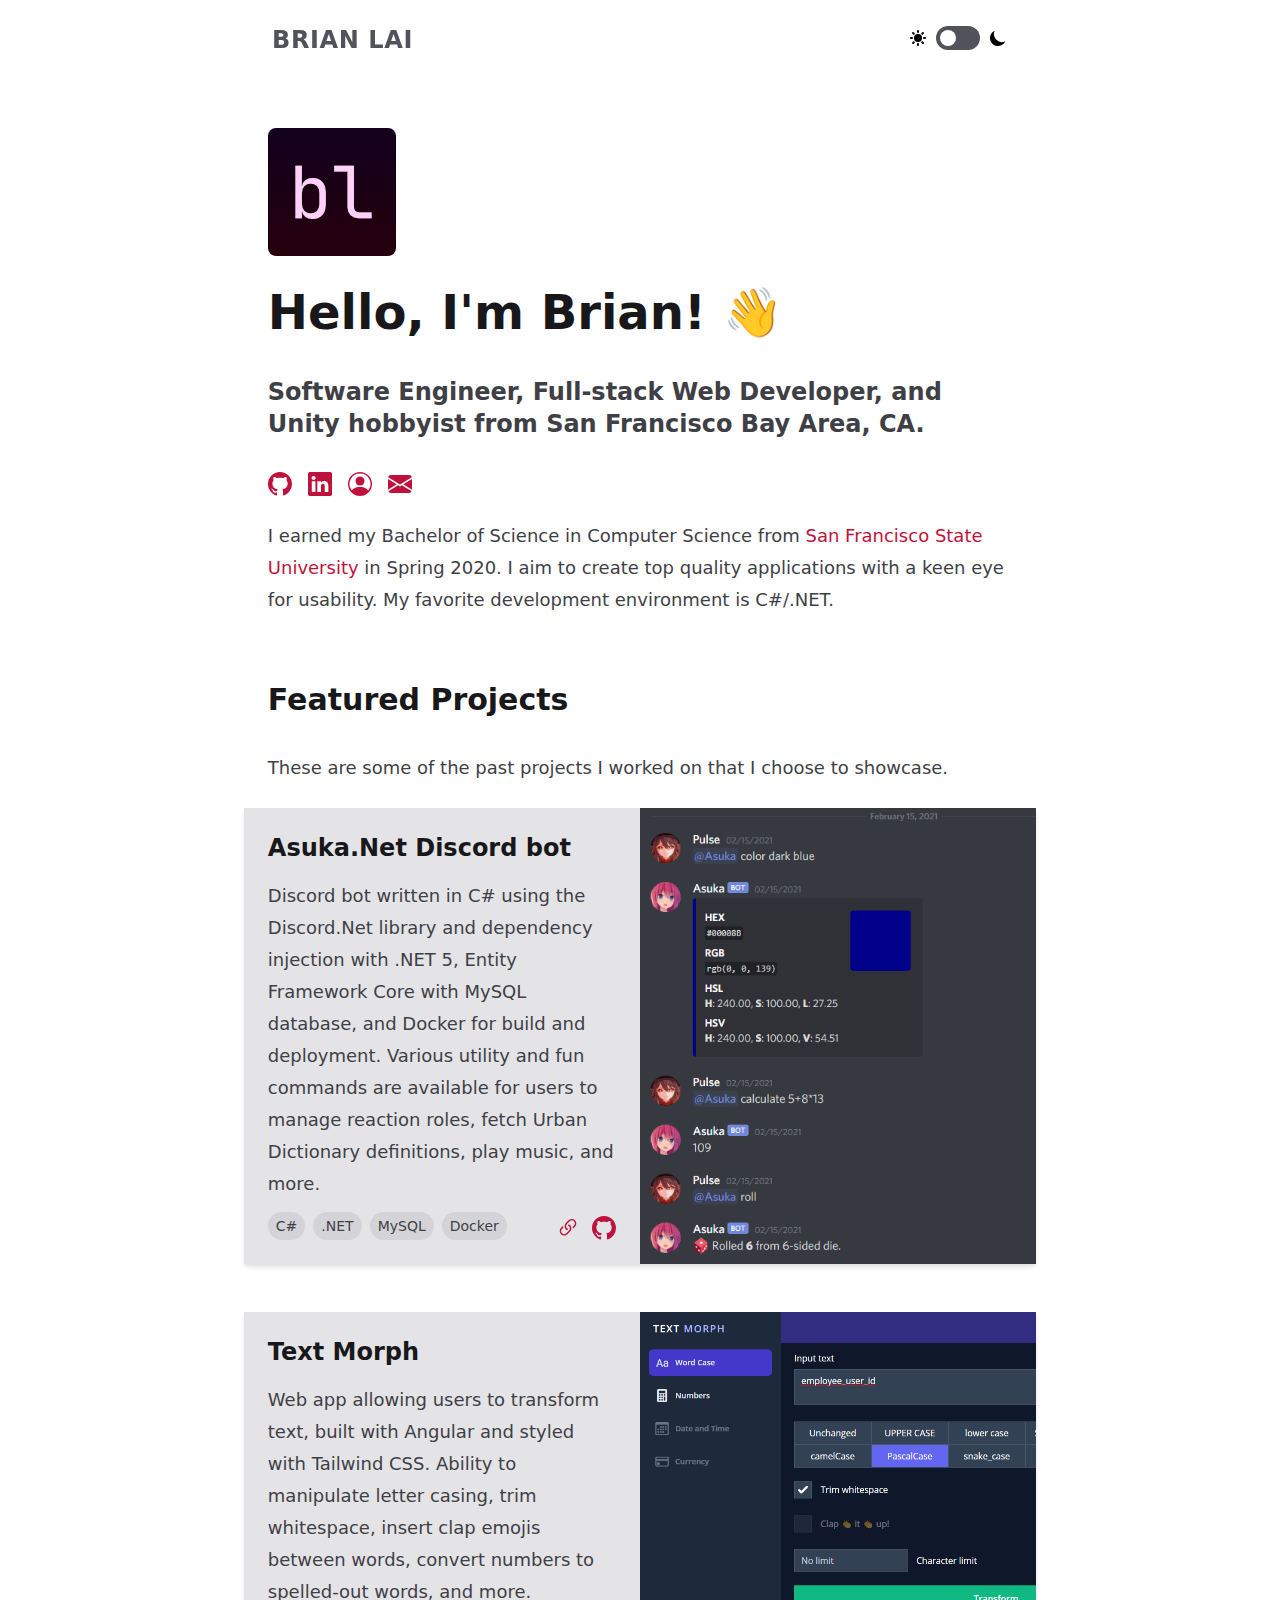
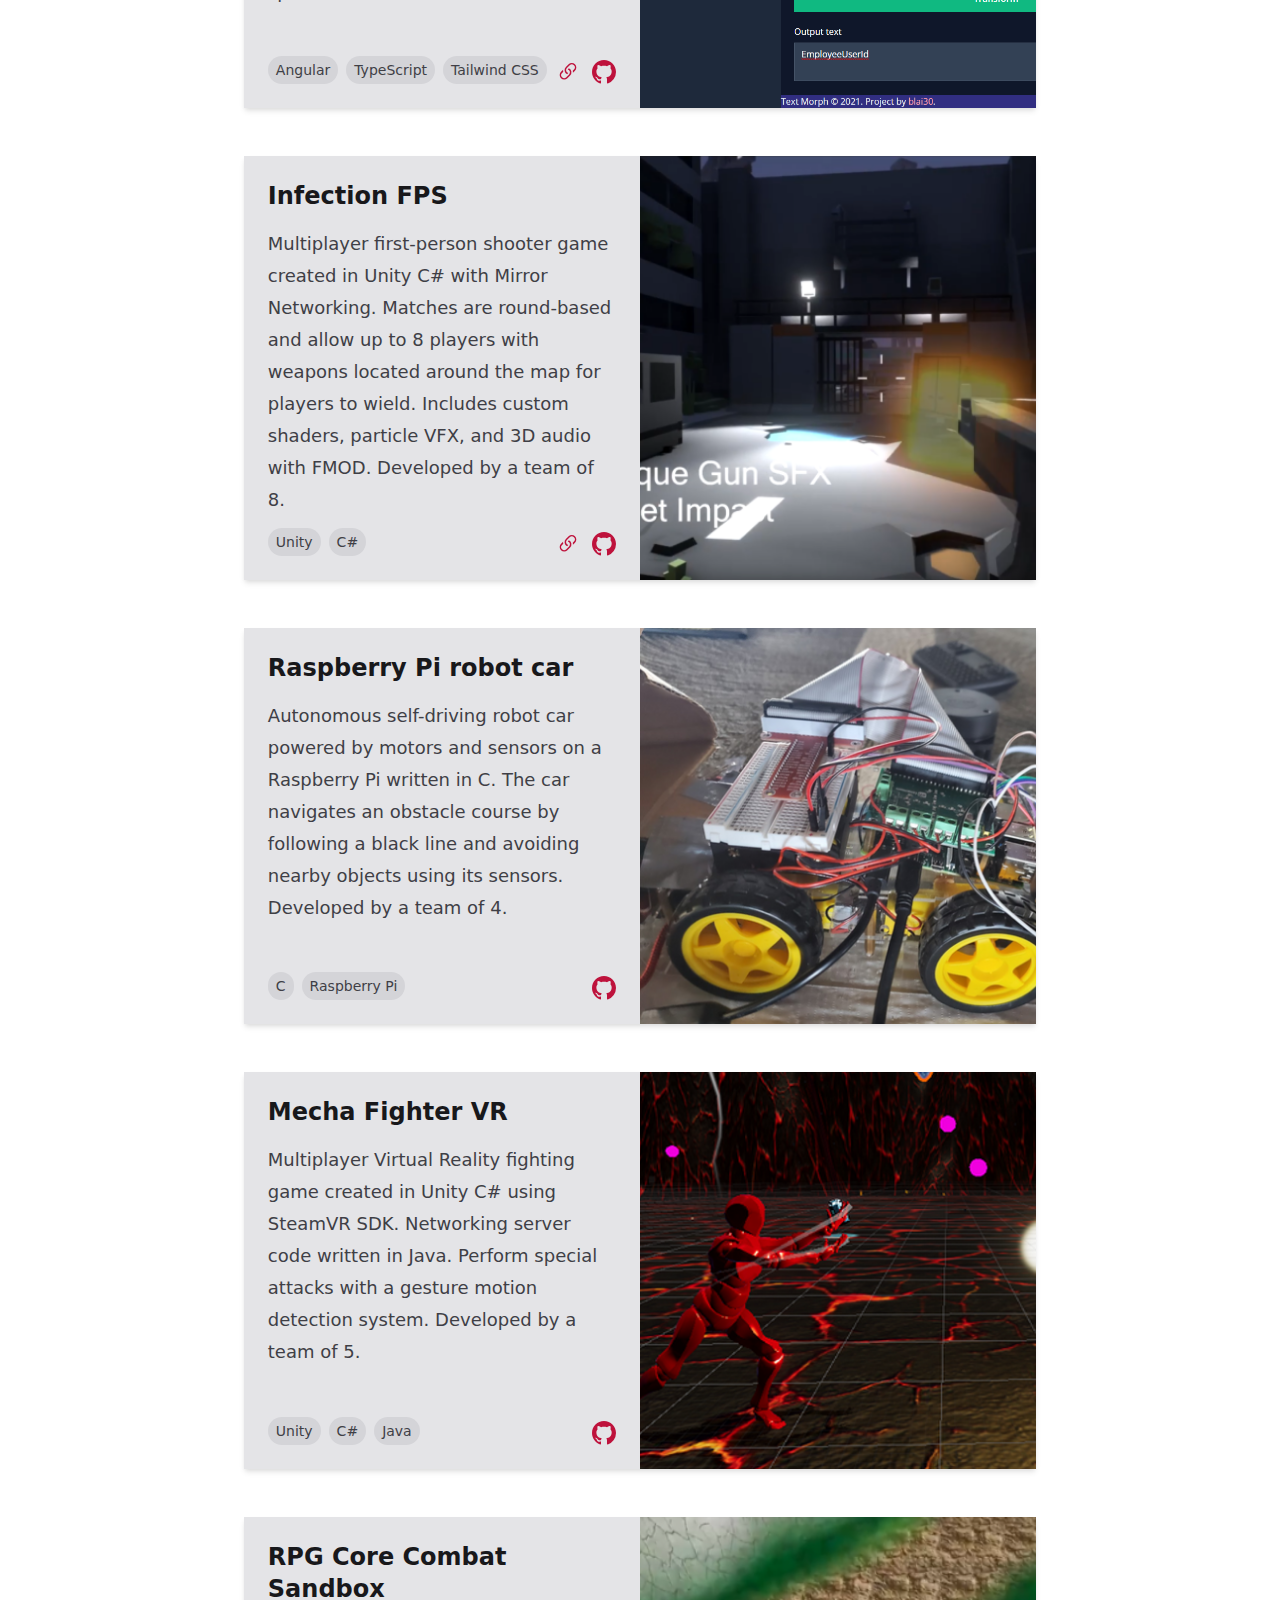
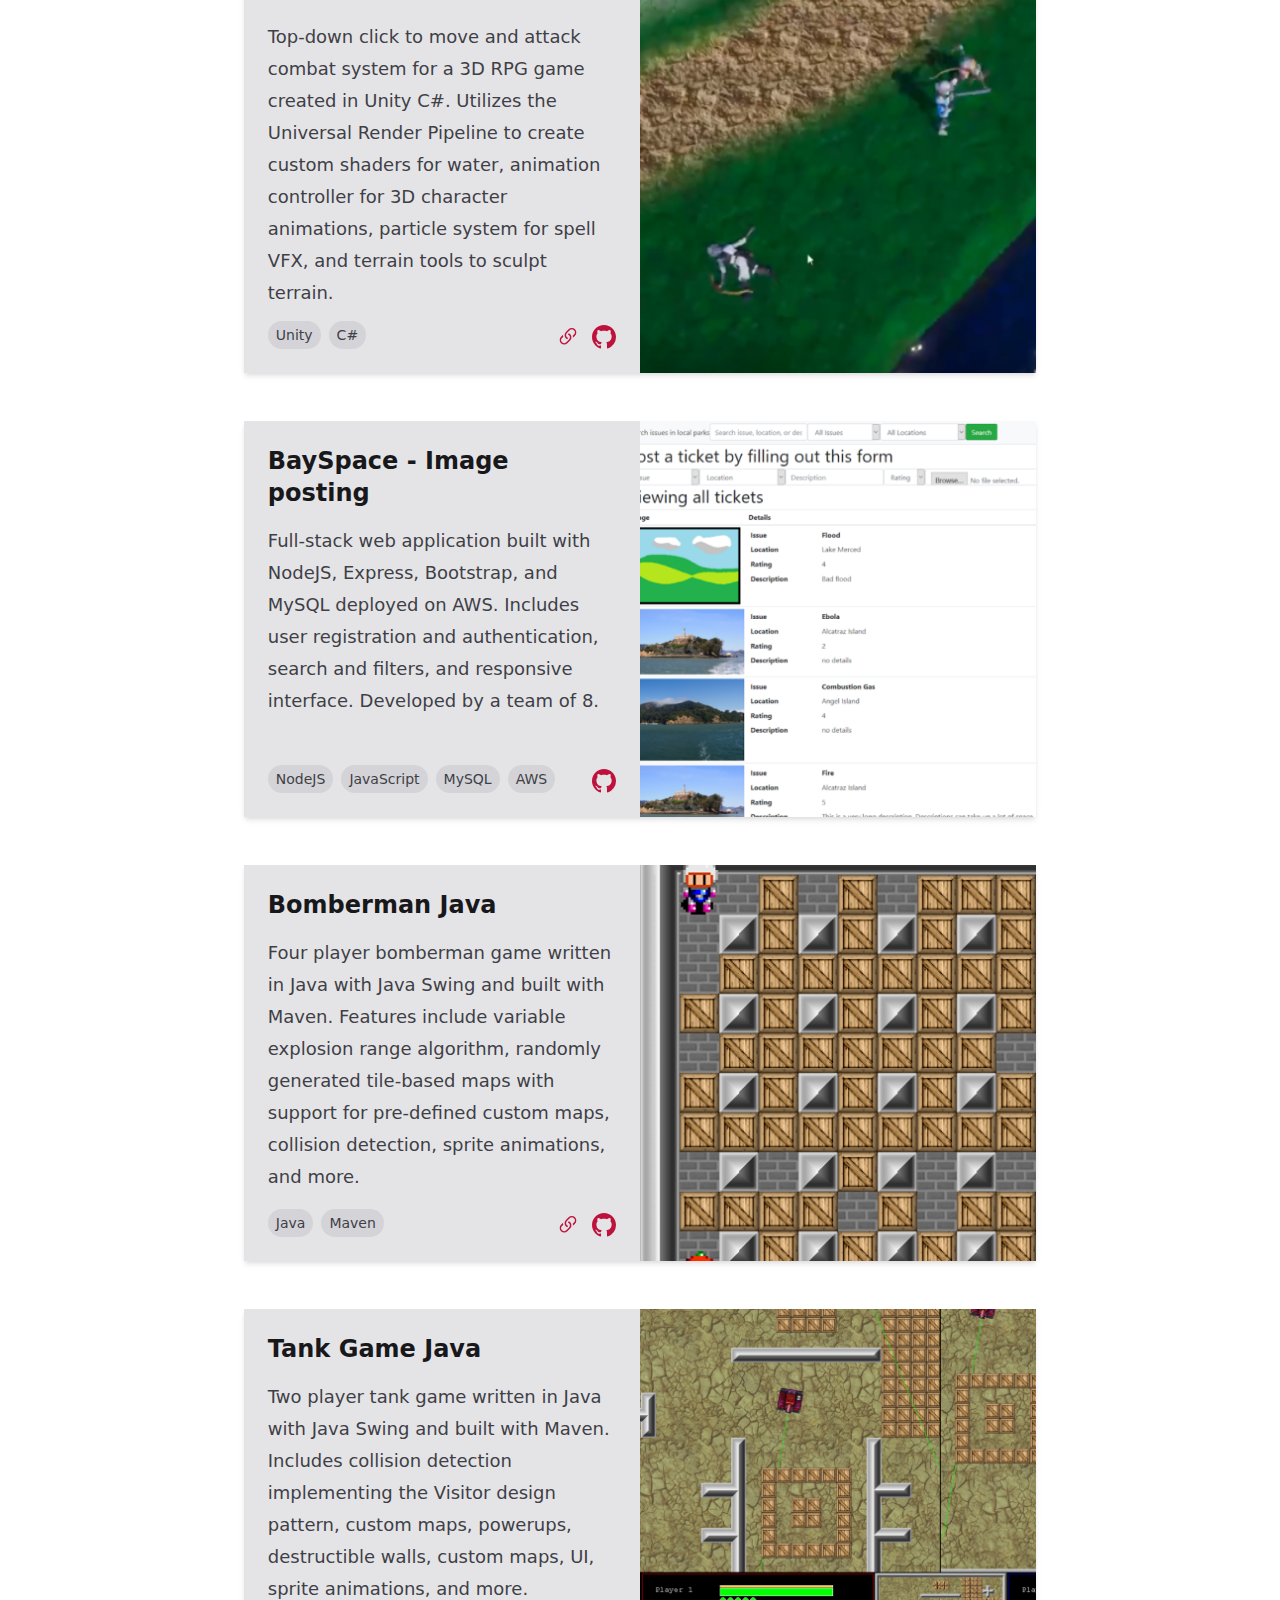
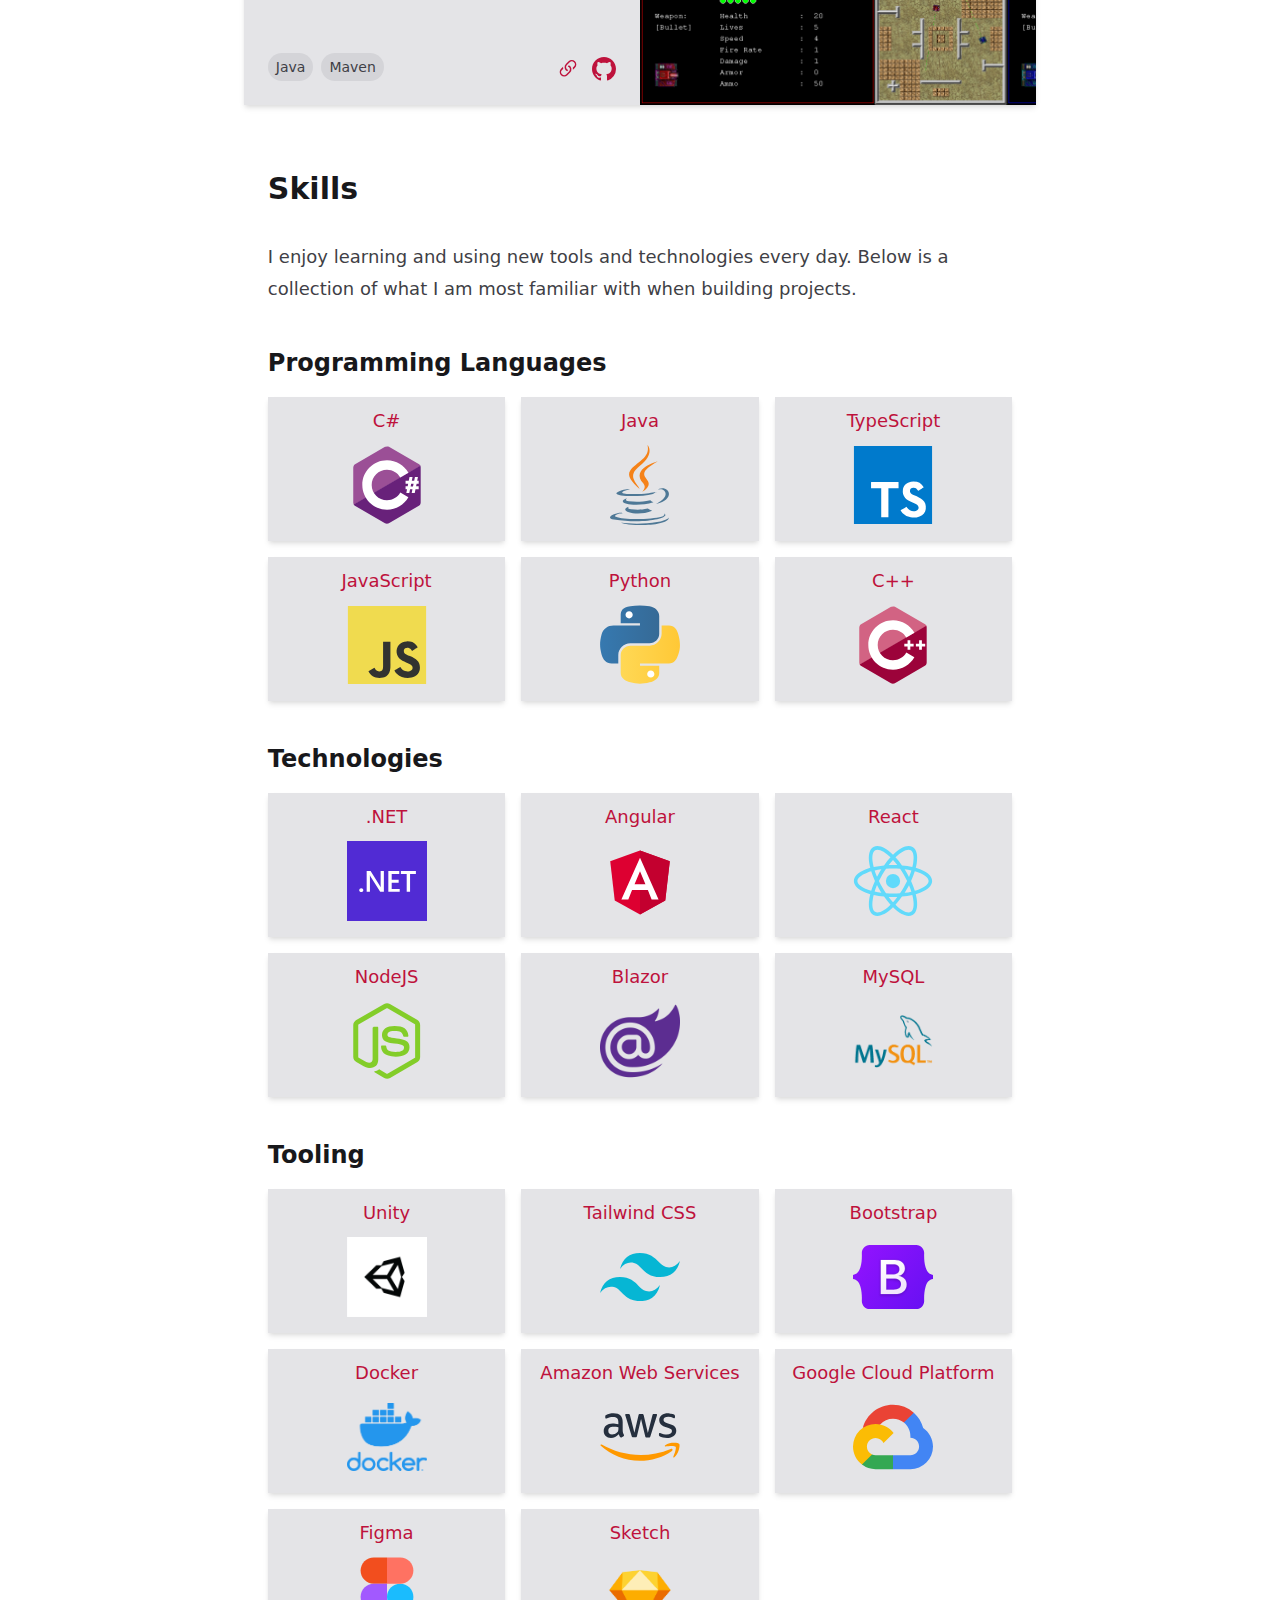
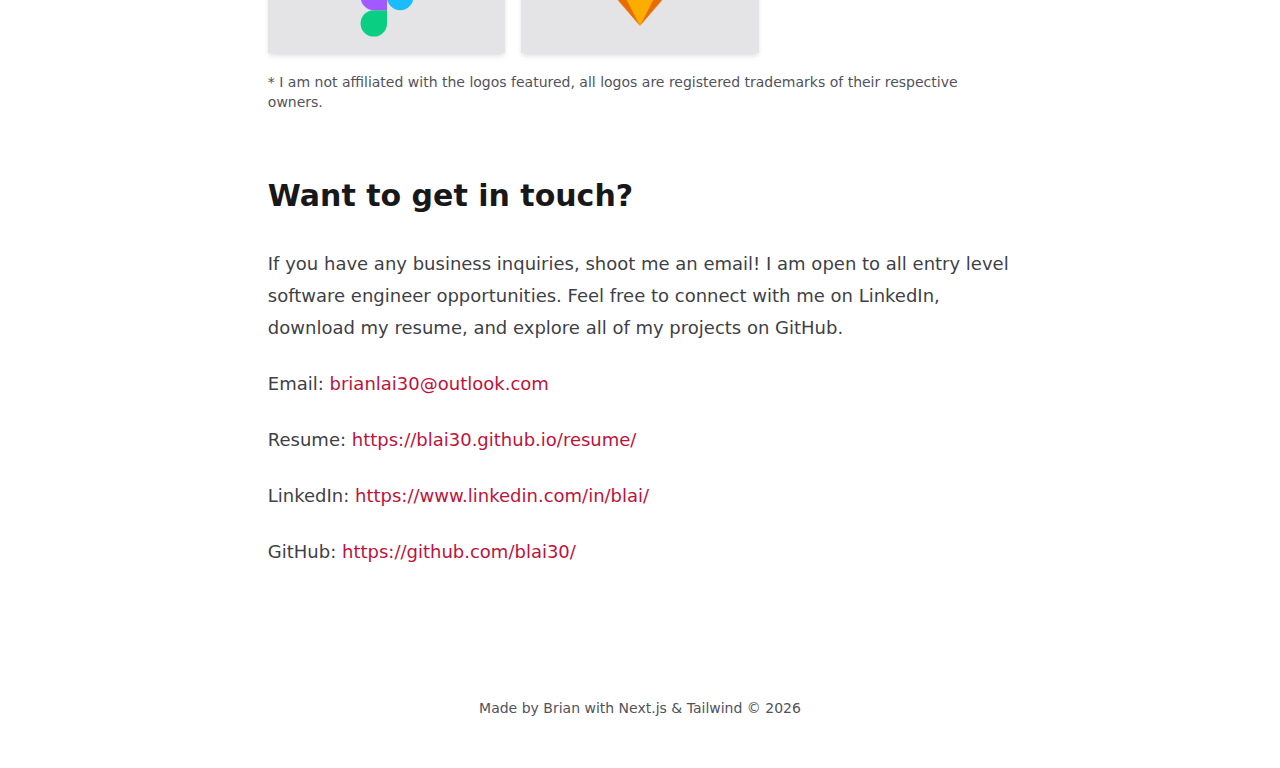
==== commit 2b02f3da: "Deploying to gh-pages from @ blai30/blai30.github.io@558cb1e9c014978d775781148c7cda7368c9526b 🚀" ====
--- a/index.html
+++ b/index.html
@@ -1,4 +1,4 @@
-<!DOCTYPE html><html lang="en"><head><meta name="author" content="Brian Lai"/><meta name="title" content="Brian Lai"/><meta name="description" content="Software Engineer, Full-stack Web Developer, and Unity hobbyist from San Francisco Bay Area, CA."/><meta name="keywords" content="React, NextJS, Angular, Tailwind, HTML, CSS, JavaScript, TypeScript, PWA, JetBrains, Adobe, Portfolio, Brian, Lai, Software, Engineer, Web, Developer, Unity, Hobbyist, San, Francisco, State, University, Computer, Science, Bachelor, of, Science, Bay, Area, Discord, Bot, C#, Java, .NET, MySQL, FPS, Gamer, Anime, gaming, Bootstrap, Python, AWS, Docker, Google, Amazon, Apple, Cloud, Node, Figma, Sketch, C++, LinkedIn, GitHub, Resume, Dark, Light, Mode, Full, Stack, Front, Back, End, VR, Virtual, Reality"/><meta name="theme-color" content="#E11D48"/><meta property="og:title" content="Brian Lai"/><meta property="og:description" content="Software Engineer, Full-stack Web Developer, and Unity hobbyist from San Francisco Bay Area, CA."/><meta property="og:site_name" content="Brian Lai"/><meta property="og:url" content="https://www.bhlai.com/"/><meta property="og:image" content="/favicon.png"/><meta property="og:type" content="website"/><meta name="twitter:card" content="summary_large_image"/><meta property="twitter:title" content="Brian Lai"/><meta property="twitter:description" content="Software Engineer, Full-stack Web Developer, and Unity hobbyist from San Francisco Bay Area, CA."/><meta property="twitter:url" content="https://www.bhlai.com/"/><meta property="twitter:image" content="/favicon.png"/><meta property="twitter:creator" content="@blai30"/><meta name="apple-mobile-web-app-capable" content="yes"/><meta name="apple-mobile-web-app-status-bar-style" content="black"/><meta name="apple-mobile-web-app-title" content="Brian Lai"/><link rel="apple-touch-icon" href="/icons/icon-128x128.png"/><link rel="apple-touch-icon" sizes="152x152" href="/icons/icon-152x152.png"/><link rel="apple-touch-icon" sizes="180x180" href="/icons/icon-180x180.png"/><link rel="canonical" href="https://www.bhlai.com/"/><link rel="icon" href="/favicon.svg" type="image/svg+xml"/><link rel="icon" href="/favicon.png" type="image/x-icon"/><link rel="shortcut icon" href="/favicon.png" type="image/x-icon"/><link rel="mask-icon" href="/favicon.svg" type="image/svg+xml" color="#1C1917"/><link rel="apple-touch-icon" href="/favicon.png" type="image/x-icon"/><link rel="manifest" href="/manifest.json"/><link rel="stylesheet" href="https://rsms.me/inter/inter.css"/><meta name="viewport" content="width=device-width"/><meta charSet="utf-8"/><script>!function(){try {var d=document.documentElement.classList;d.remove('light','dark');var e=localStorage.getItem('theme');if("system"===e||(!e&&true)){var t="(prefers-color-scheme: dark)",m=window.matchMedia(t);m.media!==t||m.matches?d.add('dark'):d.add('light')}else if(e) d.add(e)}catch(e){}}()</script><title>Brian Lai</title><meta name="next-head-count" content="4"/><link rel="preload" href="/_next/static/css/3ba76c7b3590ab9cc2bb.css" as="style"/><link rel="stylesheet" href="/_next/static/css/3ba76c7b3590ab9cc2bb.css" data-n-g=""/><noscript data-n-css=""></noscript><script defer="" nomodule="" src="/_next/static/chunks/polyfills-a54b4f32bdc1ef890ddd.js"></script><script src="/_next/static/chunks/webpack-672781b4256b347cef75.js" defer=""></script><script src="/_next/static/chunks/framework-64eb7138163e04c228e4.js" defer=""></script><script src="/_next/static/chunks/main-76f96b429e2fb5b38a00.js" defer=""></script><script src="/_next/static/chunks/pages/_app-83f28db2350b560f65ea.js" defer=""></script><script src="/_next/static/chunks/79-9c567f92f09825d980ef.js" defer=""></script><script src="/_next/static/chunks/pages/index-9f477da0861d197d516c.js" defer=""></script><script src="/_next/static/KM4vUzK3o7_hMsGzepqxo/_buildManifest.js" defer=""></script><script src="/_next/static/KM4vUzK3o7_hMsGzepqxo/_ssgManifest.js" defer=""></script></head><body class="antialiased bg-white dark:bg-gray-900"><div id="__next"><main id="layout"><div class="flex flex-col min-h-screen"><header class="false false fixed z-20 w-full transition duration-500 ease-out transform-gpu bg-opacity-60 dark:bg-opacity-60 bg-white dark:bg-gray-900"><div class="px-4 mx-auto max-w-screen-md w-auto py-4 md:py-6"><nav class="flex items-center justify-between"><ul class="items-center space-x-6"><li><a class="font-bold text-2xl tracking-wide text-gray-600 dark:text-gray-300 hover:text-pink-600 dark:hover:text-pink-500" href="/">BRIAN LAI</a></li></ul><ul class="px-4 inline-flex items-center space-x-2"><li></li></ul></nav></div></header><div class="flex-grow pt-24 md:pt-32 pb-24"><div class="mx-auto px-6"><div id="home" class="flex flex-col space-y-16"><section><div class="mx-auto prose prose-pink md:prose-lg dark:prose-dark"><img id="hero-avatar" src="/hero.png" alt="avatar" width="128" height="128" class="object-cover rounded-lg"/><h1 id="hero-intro">Hello, I&#x27;m Brian! 👋</h1><p id="hero-occupation" class="font-bold text-2xl">Software Engineer, Full-stack Web Developer, and Unity hobbyist from San Francisco Bay Area, CA.</p><div class="flex space-x-4"><a id="hero-github" href="https://github.com/blai30/" title="GitHub" class="transition ease-in-out transform-gpu hover:scale-110 dark:text-pink-400 dark:hover:text-pink-300"><svg xmlns="http://www.w3.org/2000/svg" width="24" height="24" fill="currentColor" class="bi bi-github" viewBox="0 0 16 16"><path d="M8 0C3.58 0 0 3.58 0 8c0 3.54 2.29 6.53 5.47 7.59.4.07.55-.17.55-.38 0-.19-.01-.82-.01-1.49-2.01.37-2.53-.49-2.69-.94-.09-.23-.48-.94-.82-1.13-.28-.15-.68-.52-.01-.53.63-.01 1.08.58 1.23.82.72 1.21 1.87.87 2.33.66.07-.52.28-.87.51-1.07-1.78-.2-3.64-.89-3.64-3.95 0-.87.31-1.59.82-2.15-.08-.2-.36-1.02.08-2.12 0 0 .67-.21 2.2.82.64-.18 1.32-.27 2-.27.68 0 1.36.09 2 .27 1.53-1.04 2.2-.82 2.2-.82.44 1.1.16 1.92.08 2.12.51.56.82 1.27.82 2.15 0 3.07-1.87 3.75-3.65 3.95.29.25.54.73.54 1.48 0 1.07-.01 1.93-.01 2.2 0 .21.15.46.55.38A8.012 8.012 0 0 0 16 8c0-4.42-3.58-8-8-8z"></path></svg></a><a id="hero-linkedin" href="https://www.linkedin.com/in/blai/" title="LinkedIn" class="transition ease-in-out transform-gpu hover:scale-110 dark:text-pink-400 dark:hover:text-pink-300"><svg xmlns="http://www.w3.org/2000/svg" width="24" height="24" fill="currentColor" class="bi bi-linkedin" viewBox="0 0 16 16"><path d="M0 1.146C0 .513.526 0 1.175 0h13.65C15.474 0 16 .513 16 1.146v13.708c0 .633-.526 1.146-1.175 1.146H1.175C.526 16 0 15.487 0 14.854V1.146zm4.943 12.248V6.169H2.542v7.225h2.401zm-1.2-8.212c.837 0 1.358-.554 1.358-1.248-.015-.709-.52-1.248-1.342-1.248-.822 0-1.359.54-1.359 1.248 0 .694.521 1.248 1.327 1.248h.016zm4.908 8.212V9.359c0-.216.016-.432.08-.586.173-.431.568-.878 1.232-.878.869 0 1.216.662 1.216 1.634v3.865h2.401V9.25c0-2.22-1.184-3.252-2.764-3.252-1.274 0-1.845.7-2.165 1.193v.025h-.016a5.54 5.54 0 0 1 .016-.025V6.169h-2.4c.03.678 0 7.225 0 7.225h2.4z"></path></svg></a><a id="hero-resume" href="https://blai30.github.io/resume/" title="Resume" class="transition ease-in-out transform-gpu hover:scale-110 dark:text-pink-400 dark:hover:text-pink-300"><svg xmlns="http://www.w3.org/2000/svg" width="24" height="24" fill="currentColor" class="bi bi-person-circle" viewBox="0 0 16 16"><path d="M11 6a3 3 0 1 1-6 0 3 3 0 0 1 6 0z"></path><path fill-rule="evenodd" d="M0 8a8 8 0 1 1 16 0A8 8 0 0 1 0 8zm8-7a7 7 0 0 0-5.468 11.37C3.242 11.226 4.805 10 8 10s4.757 1.225 5.468 2.37A7 7 0 0 0 8 1z"></path></svg></a><a id="hero-email" href="mailto:brianlai30@outlook.com" title="Email" class="transition ease-in-out transform-gpu hover:scale-110 dark:text-pink-400 dark:hover:text-pink-300"><svg xmlns="http://www.w3.org/2000/svg" width="24" height="24" fill="currentColor" class="bi bi-envelope-fill" viewBox="0 0 16 16"><path d="M.05 3.555A2 2 0 0 1 2 2h12a2 2 0 0 1 1.95 1.555L8 8.414.05 3.555zM0 4.697v7.104l5.803-3.558L0 4.697zM6.761 8.83l-6.57 4.027A2 2 0 0 0 2 14h12a2 2 0 0 0 1.808-1.144l-6.57-4.027L8 9.586l-1.239-.757zm3.436-.586L16 11.801V4.697l-5.803 3.546z"></path></svg></a></div><p id="hero-description">I earned my Bachelor of Science in Computer Science from<!-- --> <a href="https://sfsu.edu/" class="no-underline dark:text-pink-400 dark:hover:text-pink-300">San Francisco State University</a> <!-- -->in Spring 2020. I aim to create top quality applications with a keen eye for usability. My favorite development environment is C#/.NET.</p></div></section><section><div class="mx-auto prose prose-pink md:prose-lg dark:prose-dark"><h2>Featured Projects</h2><p>These are some of the past projects I worked on that I choose to showcase.</p><div class="flex flex-col space-y-12"><div class="sm:-mx-6 transition ease-in-out bg-gray-200 dark:bg-gray-800 shadow-md hover:shadow-xl"><div class="grid sm:grid-cols-2"><div class="p-6"><div class="h-full flex flex-col justify-between"><div id="project-0-upper"><h3 id="project-0-title" class="mt-0 font-bold text-2xl">Asuka.Net Discord bot</h3><div id="project-0-description" class="font-light">Discord bot written in C# using the Discord.Net library and dependency injection with .NET 5, Entity Framework Core with MySQL database, and Docker for build and deployment. Various utility and fun commands are available for users to manage reaction roles, fetch Urban Dictionary definitions, play music, and more.</div></div><div id="project-0-lower"><div class="mt-3 flex items-end justify-between"><div class="flex flex-wrap space-x-2"><span id="project-0-tag-0" class="rounded-full py-1 px-2 font-light text-sm bg-gray-300 dark:bg-gray-700">C#</span><span id="project-0-tag-1" class="rounded-full py-1 px-2 font-light text-sm bg-gray-300 dark:bg-gray-700">.NET</span><span id="project-0-tag-2" class="rounded-full py-1 px-2 font-light text-sm bg-gray-300 dark:bg-gray-700">MySQL</span><span id="project-0-tag-3" class="rounded-full py-1 px-2 font-light text-sm bg-gray-300 dark:bg-gray-700">Docker</span></div><div class="flex justify-between space-x-3"><a id="project-0-demo" href="https://discord.com/api/oauth2/authorize?client_id=547507928287019009&amp;permissions=1580330096&amp;scope=bot" title="View or download demo" class="transition ease-in-out transform-gpu hover:scale-110 dark:text-pink-400 dark:hover:text-pink-300"><svg xmlns="http://www.w3.org/2000/svg" width="24" height="24" fill="currentColor" class="bi bi-link-45deg" viewBox="0 0 16 16"><path d="M4.715 6.542 3.343 7.914a3 3 0 1 0 4.243 4.243l1.828-1.829A3 3 0 0 0 8.586 5.5L8 6.086a1.002 1.002 0 0 0-.154.199 2 2 0 0 1 .861 3.337L6.88 11.45a2 2 0 1 1-2.83-2.83l.793-.792a4.018 4.018 0 0 1-.128-1.287z"></path><path d="M6.586 4.672A3 3 0 0 0 7.414 9.5l.775-.776a2 2 0 0 1-.896-3.346L9.12 3.55a2 2 0 1 1 2.83 2.83l-.793.792c.112.42.155.855.128 1.287l1.372-1.372a3 3 0 1 0-4.243-4.243L6.586 4.672z"></path></svg></a><a id="project-0-github" href="https://github.com/blai30/Asuka.Net/" title="Visit GitHub repository" class="transition ease-in-out transform-gpu hover:scale-110 dark:text-pink-400 dark:hover:text-pink-300"><svg xmlns="http://www.w3.org/2000/svg" width="24" height="24" fill="currentColor" class="bi bi-github" viewBox="0 0 16 16"><path d="M8 0C3.58 0 0 3.58 0 8c0 3.54 2.29 6.53 5.47 7.59.4.07.55-.17.55-.38 0-.19-.01-.82-.01-1.49-2.01.37-2.53-.49-2.69-.94-.09-.23-.48-.94-.82-1.13-.28-.15-.68-.52-.01-.53.63-.01 1.08.58 1.23.82.72 1.21 1.87.87 2.33.66.07-.52.28-.87.51-1.07-1.78-.2-3.64-.89-3.64-3.95 0-.87.31-1.59.82-2.15-.08-.2-.36-1.02.08-2.12 0 0 .67-.21 2.2.82.64-.18 1.32-.27 2-.27.68 0 1.36.09 2 .27 1.53-1.04 2.2-.82 2.2-.82.44 1.1.16 1.92.08 2.12.51.56.82 1.27.82 2.15 0 3.07-1.87 3.75-3.65 3.95.29.25.54.73.54 1.48 0 1.07-.01 1.93-.01 2.2 0 .21.15.46.55.38A8.012 8.012 0 0 0 16 8c0-4.42-3.58-8-8-8z"></path></svg></a></div></div></div></div></div><div class="aspect-w-1 aspect-h-1"><img id="project-0-thumbnail" src="/images/projects/asuka.png" alt=" Project Thumbnail" class="my-0 inset-0 object-cover object-left-top overflow-hidden"/></div></div></div><div class="sm:-mx-6 transition ease-in-out bg-gray-200 dark:bg-gray-800 shadow-md hover:shadow-xl"><div class="grid sm:grid-cols-2"><div class="p-6"><div class="h-full flex flex-col justify-between"><div id="project-1-upper"><h3 id="project-1-title" class="mt-0 font-bold text-2xl">Text Morph</h3><div id="project-1-description" class="font-light">Web app allowing users to transform text, built with Angular and styled with Tailwind CSS. Ability to manipulate letter casing, trim whitespace, insert clap emojis between words, convert numbers to spelled-out words, and more.</div></div><div id="project-1-lower"><div class="mt-3 flex items-end justify-between"><div class="flex flex-wrap space-x-2"><span id="project-1-tag-0" class="rounded-full py-1 px-2 font-light text-sm bg-gray-300 dark:bg-gray-700">Angular</span><span id="project-1-tag-1" class="rounded-full py-1 px-2 font-light text-sm bg-gray-300 dark:bg-gray-700">TypeScript</span><span id="project-1-tag-2" class="rounded-full py-1 px-2 font-light text-sm bg-gray-300 dark:bg-gray-700">Tailwind CSS</span></div><div class="flex justify-between space-x-3"><a id="project-1-demo" href="https://blai30.github.io/text-morph/" title="View or download demo" class="transition ease-in-out transform-gpu hover:scale-110 dark:text-pink-400 dark:hover:text-pink-300"><svg xmlns="http://www.w3.org/2000/svg" width="24" height="24" fill="currentColor" class="bi bi-link-45deg" viewBox="0 0 16 16"><path d="M4.715 6.542 3.343 7.914a3 3 0 1 0 4.243 4.243l1.828-1.829A3 3 0 0 0 8.586 5.5L8 6.086a1.002 1.002 0 0 0-.154.199 2 2 0 0 1 .861 3.337L6.88 11.45a2 2 0 1 1-2.83-2.83l.793-.792a4.018 4.018 0 0 1-.128-1.287z"></path><path d="M6.586 4.672A3 3 0 0 0 7.414 9.5l.775-.776a2 2 0 0 1-.896-3.346L9.12 3.55a2 2 0 1 1 2.83 2.83l-.793.792c.112.42.155.855.128 1.287l1.372-1.372a3 3 0 1 0-4.243-4.243L6.586 4.672z"></path></svg></a><a id="project-1-github" href="https://github.com/blai30/text-morph/" title="Visit GitHub repository" class="transition ease-in-out transform-gpu hover:scale-110 dark:text-pink-400 dark:hover:text-pink-300"><svg xmlns="http://www.w3.org/2000/svg" width="24" height="24" fill="currentColor" class="bi bi-github" viewBox="0 0 16 16"><path d="M8 0C3.58 0 0 3.58 0 8c0 3.54 2.29 6.53 5.47 7.59.4.07.55-.17.55-.38 0-.19-.01-.82-.01-1.49-2.01.37-2.53-.49-2.69-.94-.09-.23-.48-.94-.82-1.13-.28-.15-.68-.52-.01-.53.63-.01 1.08.58 1.23.82.72 1.21 1.87.87 2.33.66.07-.52.28-.87.51-1.07-1.78-.2-3.64-.89-3.64-3.95 0-.87.31-1.59.82-2.15-.08-.2-.36-1.02.08-2.12 0 0 .67-.21 2.2.82.64-.18 1.32-.27 2-.27.68 0 1.36.09 2 .27 1.53-1.04 2.2-.82 2.2-.82.44 1.1.16 1.92.08 2.12.51.56.82 1.27.82 2.15 0 3.07-1.87 3.75-3.65 3.95.29.25.54.73.54 1.48 0 1.07-.01 1.93-.01 2.2 0 .21.15.46.55.38A8.012 8.012 0 0 0 16 8c0-4.42-3.58-8-8-8z"></path></svg></a></div></div></div></div></div><div class="aspect-w-1 aspect-h-1"><img id="project-1-thumbnail" src="/images/projects/textmorph.png" alt=" Project Thumbnail" class="my-0 inset-0 object-cover object-left-top overflow-hidden"/></div></div></div><div class="sm:-mx-6 transition ease-in-out bg-gray-200 dark:bg-gray-800 shadow-md hover:shadow-xl"><div class="grid sm:grid-cols-2"><div class="p-6"><div class="h-full flex flex-col justify-between"><div id="project-2-upper"><h3 id="project-2-title" class="mt-0 font-bold text-2xl">Infection FPS</h3><div id="project-2-description" class="font-light">Multiplayer first-person shooter game created in Unity C# with Mirror Networking. Matches are round-based and allow up to 8 players with weapons located around the map for players to wield. Includes custom shaders, particle VFX, and 3D audio with FMOD. Developed by a team of 8.</div></div><div id="project-2-lower"><div class="mt-3 flex items-end justify-between"><div class="flex flex-wrap space-x-2"><span id="project-2-tag-0" class="rounded-full py-1 px-2 font-light text-sm bg-gray-300 dark:bg-gray-700">Unity</span><span id="project-2-tag-1" class="rounded-full py-1 px-2 font-light text-sm bg-gray-300 dark:bg-gray-700">C#</span></div><div class="flex justify-between space-x-3"><a id="project-2-demo" href="https://www.dropbox.com/s/md98b1ah87g5hab/infection%20build%201.5.zip" title="View or download demo" class="transition ease-in-out transform-gpu hover:scale-110 dark:text-pink-400 dark:hover:text-pink-300"><svg xmlns="http://www.w3.org/2000/svg" width="24" height="24" fill="currentColor" class="bi bi-link-45deg" viewBox="0 0 16 16"><path d="M4.715 6.542 3.343 7.914a3 3 0 1 0 4.243 4.243l1.828-1.829A3 3 0 0 0 8.586 5.5L8 6.086a1.002 1.002 0 0 0-.154.199 2 2 0 0 1 .861 3.337L6.88 11.45a2 2 0 1 1-2.83-2.83l.793-.792a4.018 4.018 0 0 1-.128-1.287z"></path><path d="M6.586 4.672A3 3 0 0 0 7.414 9.5l.775-.776a2 2 0 0 1-.896-3.346L9.12 3.55a2 2 0 1 1 2.83 2.83l-.793.792c.112.42.155.855.128 1.287l1.372-1.372a3 3 0 1 0-4.243-4.243L6.586 4.672z"></path></svg></a><a id="project-2-github" href="https://github.com/blai30/infection/" title="Visit GitHub repository" class="transition ease-in-out transform-gpu hover:scale-110 dark:text-pink-400 dark:hover:text-pink-300"><svg xmlns="http://www.w3.org/2000/svg" width="24" height="24" fill="currentColor" class="bi bi-github" viewBox="0 0 16 16"><path d="M8 0C3.58 0 0 3.58 0 8c0 3.54 2.29 6.53 5.47 7.59.4.07.55-.17.55-.38 0-.19-.01-.82-.01-1.49-2.01.37-2.53-.49-2.69-.94-.09-.23-.48-.94-.82-1.13-.28-.15-.68-.52-.01-.53.63-.01 1.08.58 1.23.82.72 1.21 1.87.87 2.33.66.07-.52.28-.87.51-1.07-1.78-.2-3.64-.89-3.64-3.95 0-.87.31-1.59.82-2.15-.08-.2-.36-1.02.08-2.12 0 0 .67-.21 2.2.82.64-.18 1.32-.27 2-.27.68 0 1.36.09 2 .27 1.53-1.04 2.2-.82 2.2-.82.44 1.1.16 1.92.08 2.12.51.56.82 1.27.82 2.15 0 3.07-1.87 3.75-3.65 3.95.29.25.54.73.54 1.48 0 1.07-.01 1.93-.01 2.2 0 .21.15.46.55.38A8.012 8.012 0 0 0 16 8c0-4.42-3.58-8-8-8z"></path></svg></a></div></div></div></div></div><div class="aspect-w-1 aspect-h-1"><img id="project-2-thumbnail" src="/images/projects/infection.png" alt=" Project Thumbnail" class="my-0 inset-0 object-cover object-left-top overflow-hidden"/></div></div></div><div class="sm:-mx-6 transition ease-in-out bg-gray-200 dark:bg-gray-800 shadow-md hover:shadow-xl"><div class="grid sm:grid-cols-2"><div class="p-6"><div class="h-full flex flex-col justify-between"><div id="project-3-upper"><h3 id="project-3-title" class="mt-0 font-bold text-2xl">Raspberry Pi robot car</h3><div id="project-3-description" class="font-light">Autonomous self-driving robot car powered by motors and sensors on a Raspberry Pi written in C. The car navigates an obstacle course by following a black line and avoiding nearby objects using its sensors. Developed by a team of 4.</div></div><div id="project-3-lower"><div class="mt-3 flex items-end justify-between"><div class="flex flex-wrap space-x-2"><span id="project-3-tag-0" class="rounded-full py-1 px-2 font-light text-sm bg-gray-300 dark:bg-gray-700">C</span><span id="project-3-tag-1" class="rounded-full py-1 px-2 font-light text-sm bg-gray-300 dark:bg-gray-700">Raspberry Pi</span></div><div class="flex justify-between space-x-3"><a id="project-3-github" href="https://github.com/blai30/CSC615AutonomousCar/" title="Visit GitHub repository" class="transition ease-in-out transform-gpu hover:scale-110 dark:text-pink-400 dark:hover:text-pink-300"><svg xmlns="http://www.w3.org/2000/svg" width="24" height="24" fill="currentColor" class="bi bi-github" viewBox="0 0 16 16"><path d="M8 0C3.58 0 0 3.58 0 8c0 3.54 2.29 6.53 5.47 7.59.4.07.55-.17.55-.38 0-.19-.01-.82-.01-1.49-2.01.37-2.53-.49-2.69-.94-.09-.23-.48-.94-.82-1.13-.28-.15-.68-.52-.01-.53.63-.01 1.08.58 1.23.82.72 1.21 1.87.87 2.33.66.07-.52.28-.87.51-1.07-1.78-.2-3.64-.89-3.64-3.95 0-.87.31-1.59.82-2.15-.08-.2-.36-1.02.08-2.12 0 0 .67-.21 2.2.82.64-.18 1.32-.27 2-.27.68 0 1.36.09 2 .27 1.53-1.04 2.2-.82 2.2-.82.44 1.1.16 1.92.08 2.12.51.56.82 1.27.82 2.15 0 3.07-1.87 3.75-3.65 3.95.29.25.54.73.54 1.48 0 1.07-.01 1.93-.01 2.2 0 .21.15.46.55.38A8.012 8.012 0 0 0 16 8c0-4.42-3.58-8-8-8z"></path></svg></a></div></div></div></div></div><div class="aspect-w-1 aspect-h-1"><img id="project-3-thumbnail" src="/images/projects/picar.png" alt=" Project Thumbnail" class="my-0 inset-0 object-cover object-left-top overflow-hidden"/></div></div></div><div class="sm:-mx-6 transition ease-in-out bg-gray-200 dark:bg-gray-800 shadow-md hover:shadow-xl"><div class="grid sm:grid-cols-2"><div class="p-6"><div class="h-full flex flex-col justify-between"><div id="project-4-upper"><h3 id="project-4-title" class="mt-0 font-bold text-2xl">Mecha Fighter VR</h3><div id="project-4-description" class="font-light">Multiplayer Virtual Reality fighting game created in Unity C# using SteamVR SDK. Networking server code written in Java. Perform special attacks with a gesture motion detection system. Developed by a team of 5.</div></div><div id="project-4-lower"><div class="mt-3 flex items-end justify-between"><div class="flex flex-wrap space-x-2"><span id="project-4-tag-0" class="rounded-full py-1 px-2 font-light text-sm bg-gray-300 dark:bg-gray-700">Unity</span><span id="project-4-tag-1" class="rounded-full py-1 px-2 font-light text-sm bg-gray-300 dark:bg-gray-700">C#</span><span id="project-4-tag-2" class="rounded-full py-1 px-2 font-light text-sm bg-gray-300 dark:bg-gray-700">Java</span></div><div class="flex justify-between space-x-3"><a id="project-4-github" href="https://github.com/blai30/Mecha-Fighter-VR/" title="Visit GitHub repository" class="transition ease-in-out transform-gpu hover:scale-110 dark:text-pink-400 dark:hover:text-pink-300"><svg xmlns="http://www.w3.org/2000/svg" width="24" height="24" fill="currentColor" class="bi bi-github" viewBox="0 0 16 16"><path d="M8 0C3.58 0 0 3.58 0 8c0 3.54 2.29 6.53 5.47 7.59.4.07.55-.17.55-.38 0-.19-.01-.82-.01-1.49-2.01.37-2.53-.49-2.69-.94-.09-.23-.48-.94-.82-1.13-.28-.15-.68-.52-.01-.53.63-.01 1.08.58 1.23.82.72 1.21 1.87.87 2.33.66.07-.52.28-.87.51-1.07-1.78-.2-3.64-.89-3.64-3.95 0-.87.31-1.59.82-2.15-.08-.2-.36-1.02.08-2.12 0 0 .67-.21 2.2.82.64-.18 1.32-.27 2-.27.68 0 1.36.09 2 .27 1.53-1.04 2.2-.82 2.2-.82.44 1.1.16 1.92.08 2.12.51.56.82 1.27.82 2.15 0 3.07-1.87 3.75-3.65 3.95.29.25.54.73.54 1.48 0 1.07-.01 1.93-.01 2.2 0 .21.15.46.55.38A8.012 8.012 0 0 0 16 8c0-4.42-3.58-8-8-8z"></path></svg></a></div></div></div></div></div><div class="aspect-w-1 aspect-h-1"><img id="project-4-thumbnail" src="/images/projects/mecha.png" alt=" Project Thumbnail" class="my-0 inset-0 object-cover object-left-top overflow-hidden"/></div></div></div><div class="sm:-mx-6 transition ease-in-out bg-gray-200 dark:bg-gray-800 shadow-md hover:shadow-xl"><div class="grid sm:grid-cols-2"><div class="p-6"><div class="h-full flex flex-col justify-between"><div id="project-5-upper"><h3 id="project-5-title" class="mt-0 font-bold text-2xl">RPG Core Combat Sandbox</h3><div id="project-5-description" class="font-light">Top-down click to move and attack combat system for a 3D RPG game created in Unity C#. Utilizes the Universal Render Pipeline to create custom shaders for water, animation controller for 3D character animations, particle system for spell VFX, and terrain tools to sculpt terrain.</div></div><div id="project-5-lower"><div class="mt-3 flex items-end justify-between"><div class="flex flex-wrap space-x-2"><span id="project-5-tag-0" class="rounded-full py-1 px-2 font-light text-sm bg-gray-300 dark:bg-gray-700">Unity</span><span id="project-5-tag-1" class="rounded-full py-1 px-2 font-light text-sm bg-gray-300 dark:bg-gray-700">C#</span></div><div class="flex justify-between space-x-3"><a id="project-5-demo" href="https://blai30.github.io/RPG-Core-Combat" title="View or download demo" class="transition ease-in-out transform-gpu hover:scale-110 dark:text-pink-400 dark:hover:text-pink-300"><svg xmlns="http://www.w3.org/2000/svg" width="24" height="24" fill="currentColor" class="bi bi-link-45deg" viewBox="0 0 16 16"><path d="M4.715 6.542 3.343 7.914a3 3 0 1 0 4.243 4.243l1.828-1.829A3 3 0 0 0 8.586 5.5L8 6.086a1.002 1.002 0 0 0-.154.199 2 2 0 0 1 .861 3.337L6.88 11.45a2 2 0 1 1-2.83-2.83l.793-.792a4.018 4.018 0 0 1-.128-1.287z"></path><path d="M6.586 4.672A3 3 0 0 0 7.414 9.5l.775-.776a2 2 0 0 1-.896-3.346L9.12 3.55a2 2 0 1 1 2.83 2.83l-.793.792c.112.42.155.855.128 1.287l1.372-1.372a3 3 0 1 0-4.243-4.243L6.586 4.672z"></path></svg></a><a id="project-5-github" href="https://github.com/blai30/RPG-Core-Combat/" title="Visit GitHub repository" class="transition ease-in-out transform-gpu hover:scale-110 dark:text-pink-400 dark:hover:text-pink-300"><svg xmlns="http://www.w3.org/2000/svg" width="24" height="24" fill="currentColor" class="bi bi-github" viewBox="0 0 16 16"><path d="M8 0C3.58 0 0 3.58 0 8c0 3.54 2.29 6.53 5.47 7.59.4.07.55-.17.55-.38 0-.19-.01-.82-.01-1.49-2.01.37-2.53-.49-2.69-.94-.09-.23-.48-.94-.82-1.13-.28-.15-.68-.52-.01-.53.63-.01 1.08.58 1.23.82.72 1.21 1.87.87 2.33.66.07-.52.28-.87.51-1.07-1.78-.2-3.64-.89-3.64-3.95 0-.87.31-1.59.82-2.15-.08-.2-.36-1.02.08-2.12 0 0 .67-.21 2.2.82.64-.18 1.32-.27 2-.27.68 0 1.36.09 2 .27 1.53-1.04 2.2-.82 2.2-.82.44 1.1.16 1.92.08 2.12.51.56.82 1.27.82 2.15 0 3.07-1.87 3.75-3.65 3.95.29.25.54.73.54 1.48 0 1.07-.01 1.93-.01 2.2 0 .21.15.46.55.38A8.012 8.012 0 0 0 16 8c0-4.42-3.58-8-8-8z"></path></svg></a></div></div></div></div></div><div class="aspect-w-1 aspect-h-1"><img id="project-5-thumbnail" src="/images/projects/rpg.png" alt=" Project Thumbnail" class="my-0 inset-0 object-cover object-left-top overflow-hidden"/></div></div></div><div class="sm:-mx-6 transition ease-in-out bg-gray-200 dark:bg-gray-800 shadow-md hover:shadow-xl"><div class="grid sm:grid-cols-2"><div class="p-6"><div class="h-full flex flex-col justify-between"><div id="project-6-upper"><h3 id="project-6-title" class="mt-0 font-bold text-2xl">BaySpace - Image posting</h3><div id="project-6-description" class="font-light">Full-stack web application built with NodeJS, Express, Bootstrap, and MySQL deployed on AWS. Includes user registration and authentication, search and filters, and responsive interface. Developed by a team of 8.</div></div><div id="project-6-lower"><div class="mt-3 flex items-end justify-between"><div class="flex flex-wrap space-x-2"><span id="project-6-tag-0" class="rounded-full py-1 px-2 font-light text-sm bg-gray-300 dark:bg-gray-700">NodeJS</span><span id="project-6-tag-1" class="rounded-full py-1 px-2 font-light text-sm bg-gray-300 dark:bg-gray-700">JavaScript</span><span id="project-6-tag-2" class="rounded-full py-1 px-2 font-light text-sm bg-gray-300 dark:bg-gray-700">MySQL</span><span id="project-6-tag-3" class="rounded-full py-1 px-2 font-light text-sm bg-gray-300 dark:bg-gray-700">AWS</span></div><div class="flex justify-between space-x-3"><a id="project-6-github" href="https://github.com/blai30/BaySpace/" title="Visit GitHub repository" class="transition ease-in-out transform-gpu hover:scale-110 dark:text-pink-400 dark:hover:text-pink-300"><svg xmlns="http://www.w3.org/2000/svg" width="24" height="24" fill="currentColor" class="bi bi-github" viewBox="0 0 16 16"><path d="M8 0C3.58 0 0 3.58 0 8c0 3.54 2.29 6.53 5.47 7.59.4.07.55-.17.55-.38 0-.19-.01-.82-.01-1.49-2.01.37-2.53-.49-2.69-.94-.09-.23-.48-.94-.82-1.13-.28-.15-.68-.52-.01-.53.63-.01 1.08.58 1.23.82.72 1.21 1.87.87 2.33.66.07-.52.28-.87.51-1.07-1.78-.2-3.64-.89-3.64-3.95 0-.87.31-1.59.82-2.15-.08-.2-.36-1.02.08-2.12 0 0 .67-.21 2.2.82.64-.18 1.32-.27 2-.27.68 0 1.36.09 2 .27 1.53-1.04 2.2-.82 2.2-.82.44 1.1.16 1.92.08 2.12.51.56.82 1.27.82 2.15 0 3.07-1.87 3.75-3.65 3.95.29.25.54.73.54 1.48 0 1.07-.01 1.93-.01 2.2 0 .21.15.46.55.38A8.012 8.012 0 0 0 16 8c0-4.42-3.58-8-8-8z"></path></svg></a></div></div></div></div></div><div class="aspect-w-1 aspect-h-1"><img id="project-6-thumbnail" src="/images/projects/bayspace.png" alt=" Project Thumbnail" class="my-0 inset-0 object-cover object-left-top overflow-hidden"/></div></div></div><div class="sm:-mx-6 transition ease-in-out bg-gray-200 dark:bg-gray-800 shadow-md hover:shadow-xl"><div class="grid sm:grid-cols-2"><div class="p-6"><div class="h-full flex flex-col justify-between"><div id="project-7-upper"><h3 id="project-7-title" class="mt-0 font-bold text-2xl">Bomberman Java</h3><div id="project-7-description" class="font-light">Four player bomberman game written in Java with Java Swing and built with Maven. Features include variable explosion range algorithm, randomly generated tile-based maps with support for pre-defined custom maps, collision detection, sprite animations, and more.</div></div><div id="project-7-lower"><div class="mt-3 flex items-end justify-between"><div class="flex flex-wrap space-x-2"><span id="project-7-tag-0" class="rounded-full py-1 px-2 font-light text-sm bg-gray-300 dark:bg-gray-700">Java</span><span id="project-7-tag-1" class="rounded-full py-1 px-2 font-light text-sm bg-gray-300 dark:bg-gray-700">Maven</span></div><div class="flex justify-between space-x-3"><a id="project-7-demo" href="https://github.com/blai30/bomberman-java/releases" title="View or download demo" class="transition ease-in-out transform-gpu hover:scale-110 dark:text-pink-400 dark:hover:text-pink-300"><svg xmlns="http://www.w3.org/2000/svg" width="24" height="24" fill="currentColor" class="bi bi-link-45deg" viewBox="0 0 16 16"><path d="M4.715 6.542 3.343 7.914a3 3 0 1 0 4.243 4.243l1.828-1.829A3 3 0 0 0 8.586 5.5L8 6.086a1.002 1.002 0 0 0-.154.199 2 2 0 0 1 .861 3.337L6.88 11.45a2 2 0 1 1-2.83-2.83l.793-.792a4.018 4.018 0 0 1-.128-1.287z"></path><path d="M6.586 4.672A3 3 0 0 0 7.414 9.5l.775-.776a2 2 0 0 1-.896-3.346L9.12 3.55a2 2 0 1 1 2.83 2.83l-.793.792c.112.42.155.855.128 1.287l1.372-1.372a3 3 0 1 0-4.243-4.243L6.586 4.672z"></path></svg></a><a id="project-7-github" href="https://github.com/blai30/bomberman-java/" title="Visit GitHub repository" class="transition ease-in-out transform-gpu hover:scale-110 dark:text-pink-400 dark:hover:text-pink-300"><svg xmlns="http://www.w3.org/2000/svg" width="24" height="24" fill="currentColor" class="bi bi-github" viewBox="0 0 16 16"><path d="M8 0C3.58 0 0 3.58 0 8c0 3.54 2.29 6.53 5.47 7.59.4.07.55-.17.55-.38 0-.19-.01-.82-.01-1.49-2.01.37-2.53-.49-2.69-.94-.09-.23-.48-.94-.82-1.13-.28-.15-.68-.52-.01-.53.63-.01 1.08.58 1.23.82.72 1.21 1.87.87 2.33.66.07-.52.28-.87.51-1.07-1.78-.2-3.64-.89-3.64-3.95 0-.87.31-1.59.82-2.15-.08-.2-.36-1.02.08-2.12 0 0 .67-.21 2.2.82.64-.18 1.32-.27 2-.27.68 0 1.36.09 2 .27 1.53-1.04 2.2-.82 2.2-.82.44 1.1.16 1.92.08 2.12.51.56.82 1.27.82 2.15 0 3.07-1.87 3.75-3.65 3.95.29.25.54.73.54 1.48 0 1.07-.01 1.93-.01 2.2 0 .21.15.46.55.38A8.012 8.012 0 0 0 16 8c0-4.42-3.58-8-8-8z"></path></svg></a></div></div></div></div></div><div class="aspect-w-1 aspect-h-1"><img id="project-7-thumbnail" src="/images/projects/bomberman.png" alt=" Project Thumbnail" class="my-0 inset-0 object-cover object-left-top overflow-hidden"/></div></div></div><div class="sm:-mx-6 transition ease-in-out bg-gray-200 dark:bg-gray-800 shadow-md hover:shadow-xl"><div class="grid sm:grid-cols-2"><div class="p-6"><div class="h-full flex flex-col justify-between"><div id="project-8-upper"><h3 id="project-8-title" class="mt-0 font-bold text-2xl">Tank Game Java</h3><div id="project-8-description" class="font-light">Two player tank game written in Java with Java Swing and built with Maven. Includes collision detection implementing the Visitor design pattern, custom maps, powerups, destructible walls, custom maps, UI, sprite animations, and more.</div></div><div id="project-8-lower"><div class="mt-3 flex items-end justify-between"><div class="flex flex-wrap space-x-2"><span id="project-8-tag-0" class="rounded-full py-1 px-2 font-light text-sm bg-gray-300 dark:bg-gray-700">Java</span><span id="project-8-tag-1" class="rounded-full py-1 px-2 font-light text-sm bg-gray-300 dark:bg-gray-700">Maven</span></div><div class="flex justify-between space-x-3"><a id="project-8-demo" href="https://github.com/blai30/tankgame-java/releases" title="View or download demo" class="transition ease-in-out transform-gpu hover:scale-110 dark:text-pink-400 dark:hover:text-pink-300"><svg xmlns="http://www.w3.org/2000/svg" width="24" height="24" fill="currentColor" class="bi bi-link-45deg" viewBox="0 0 16 16"><path d="M4.715 6.542 3.343 7.914a3 3 0 1 0 4.243 4.243l1.828-1.829A3 3 0 0 0 8.586 5.5L8 6.086a1.002 1.002 0 0 0-.154.199 2 2 0 0 1 .861 3.337L6.88 11.45a2 2 0 1 1-2.83-2.83l.793-.792a4.018 4.018 0 0 1-.128-1.287z"></path><path d="M6.586 4.672A3 3 0 0 0 7.414 9.5l.775-.776a2 2 0 0 1-.896-3.346L9.12 3.55a2 2 0 1 1 2.83 2.83l-.793.792c.112.42.155.855.128 1.287l1.372-1.372a3 3 0 1 0-4.243-4.243L6.586 4.672z"></path></svg></a><a id="project-8-github" href="https://github.com/blai30/tankgame-java/" title="Visit GitHub repository" class="transition ease-in-out transform-gpu hover:scale-110 dark:text-pink-400 dark:hover:text-pink-300"><svg xmlns="http://www.w3.org/2000/svg" width="24" height="24" fill="currentColor" class="bi bi-github" viewBox="0 0 16 16"><path d="M8 0C3.58 0 0 3.58 0 8c0 3.54 2.29 6.53 5.47 7.59.4.07.55-.17.55-.38 0-.19-.01-.82-.01-1.49-2.01.37-2.53-.49-2.69-.94-.09-.23-.48-.94-.82-1.13-.28-.15-.68-.52-.01-.53.63-.01 1.08.58 1.23.82.72 1.21 1.87.87 2.33.66.07-.52.28-.87.51-1.07-1.78-.2-3.64-.89-3.64-3.95 0-.87.31-1.59.82-2.15-.08-.2-.36-1.02.08-2.12 0 0 .67-.21 2.2.82.64-.18 1.32-.27 2-.27.68 0 1.36.09 2 .27 1.53-1.04 2.2-.82 2.2-.82.44 1.1.16 1.92.08 2.12.51.56.82 1.27.82 2.15 0 3.07-1.87 3.75-3.65 3.95.29.25.54.73.54 1.48 0 1.07-.01 1.93-.01 2.2 0 .21.15.46.55.38A8.012 8.012 0 0 0 16 8c0-4.42-3.58-8-8-8z"></path></svg></a></div></div></div></div></div><div class="aspect-w-1 aspect-h-1"><img id="project-8-thumbnail" src="/images/projects/tankgame.png" alt=" Project Thumbnail" class="my-0 inset-0 object-cover object-left-top overflow-hidden"/></div></div></div></div></div></section><section><div class="mx-auto prose prose-pink md:prose-lg dark:prose-dark"><h2>Skills</h2><p>I enjoy learning and using new tools and technologies every day. Below is a collection of what I am most familiar with when building projects.</p><h3>Programming Languages</h3><div class="grid grid-cols-2 sm:grid-cols-3 gap-4"><a id="skill-0-url" href="https://docs.microsoft.com/en-us/dotnet/csharp/" class="block no-underline transition-shadow ease-in-out shadow-md hover:shadow-xl"><div class="p-2 transition ease-in-out bg-gray-200 dark:bg-gray-800 hover:bg-gray-300 dark:hover:bg-gray-700 dark:text-pink-400 dark:hover:text-pink-300"><div class="flex flex-col h-28 md:h-32 items-center"><span id="skill-0-name" class="text-center">C#</span><img id="skill-0-image" src="/logos/csharp-original.svg" alt="logo" class="my-auto w-16 md:w-20 max-h-16 md:max-h-20" width="128" height="128"/></div></div></a><a id="skill-1-url" href="https://www.java.com/" class="block no-underline transition-shadow ease-in-out shadow-md hover:shadow-xl"><div class="p-2 transition ease-in-out bg-gray-200 dark:bg-gray-800 hover:bg-gray-300 dark:hover:bg-gray-700 dark:text-pink-400 dark:hover:text-pink-300"><div class="flex flex-col h-28 md:h-32 items-center"><span id="skill-1-name" class="text-center">Java</span><img id="skill-1-image" src="/logos/java-icon.svg" alt="logo" class="my-auto w-16 md:w-20 max-h-16 md:max-h-20" width="128" height="128"/></div></div></a><a id="skill-2-url" href="https://www.typescriptlang.org/" class="block no-underline transition-shadow ease-in-out shadow-md hover:shadow-xl"><div class="p-2 transition ease-in-out bg-gray-200 dark:bg-gray-800 hover:bg-gray-300 dark:hover:bg-gray-700 dark:text-pink-400 dark:hover:text-pink-300"><div class="flex flex-col h-28 md:h-32 items-center"><span id="skill-2-name" class="text-center">TypeScript</span><img id="skill-2-image" src="/logos/typescript-original.svg" alt="logo" class="my-auto w-16 md:w-20 max-h-16 md:max-h-20" width="128" height="128"/></div></div></a><a id="skill-3-url" href="https://www.javascript.com/" class="block no-underline transition-shadow ease-in-out shadow-md hover:shadow-xl"><div class="p-2 transition ease-in-out bg-gray-200 dark:bg-gray-800 hover:bg-gray-300 dark:hover:bg-gray-700 dark:text-pink-400 dark:hover:text-pink-300"><div class="flex flex-col h-28 md:h-32 items-center"><span id="skill-3-name" class="text-center">JavaScript</span><img id="skill-3-image" src="/logos/javascript-original.svg" alt="logo" class="my-auto w-16 md:w-20 max-h-16 md:max-h-20" width="128" height="128"/></div></div></a><a id="skill-4-url" href="https://www.python.org/" class="block no-underline transition-shadow ease-in-out shadow-md hover:shadow-xl"><div class="p-2 transition ease-in-out bg-gray-200 dark:bg-gray-800 hover:bg-gray-300 dark:hover:bg-gray-700 dark:text-pink-400 dark:hover:text-pink-300"><div class="flex flex-col h-28 md:h-32 items-center"><span id="skill-4-name" class="text-center">Python</span><img id="skill-4-image" src="/logos/python-icon.svg" alt="logo" class="my-auto w-16 md:w-20 max-h-16 md:max-h-20" width="128" height="128"/></div></div></a><a id="skill-5-url" href="https://www.cplusplus.com/" class="block no-underline transition-shadow ease-in-out shadow-md hover:shadow-xl"><div class="p-2 transition ease-in-out bg-gray-200 dark:bg-gray-800 hover:bg-gray-300 dark:hover:bg-gray-700 dark:text-pink-400 dark:hover:text-pink-300"><div class="flex flex-col h-28 md:h-32 items-center"><span id="skill-5-name" class="text-center">C++</span><img id="skill-5-image" src="/logos/cplusplus-original.svg" alt="logo" class="my-auto w-16 md:w-20 max-h-16 md:max-h-20" width="128" height="128"/></div></div></a></div><h3>Technologies</h3><div class="grid grid-cols-2 sm:grid-cols-3 gap-4"><a id="skill-100-url" href="https://dotnet.microsoft.com/" class="block no-underline transition-shadow ease-in-out shadow-md hover:shadow-xl"><div class="p-2 transition ease-in-out bg-gray-200 dark:bg-gray-800 hover:bg-gray-300 dark:hover:bg-gray-700 dark:text-pink-400 dark:hover:text-pink-300"><div class="flex flex-col h-28 md:h-32 items-center"><span id="skill-100-name" class="text-center">.NET</span><img id="skill-100-image" src="/logos/dotnet.svg" alt="logo" class="my-auto w-16 md:w-20 max-h-16 md:max-h-20" width="128" height="128"/></div></div></a><a id="skill-101-url" href="https://www.angular.io/" class="block no-underline transition-shadow ease-in-out shadow-md hover:shadow-xl"><div class="p-2 transition ease-in-out bg-gray-200 dark:bg-gray-800 hover:bg-gray-300 dark:hover:bg-gray-700 dark:text-pink-400 dark:hover:text-pink-300"><div class="flex flex-col h-28 md:h-32 items-center"><span id="skill-101-name" class="text-center">Angular</span><img id="skill-101-image" src="/logos/angular.svg" alt="logo" class="my-auto w-16 md:w-20 max-h-16 md:max-h-20" width="128" height="128"/></div></div></a><a id="skill-102-url" href="https://reactjs.org/" class="block no-underline transition-shadow ease-in-out shadow-md hover:shadow-xl"><div class="p-2 transition ease-in-out bg-gray-200 dark:bg-gray-800 hover:bg-gray-300 dark:hover:bg-gray-700 dark:text-pink-400 dark:hover:text-pink-300"><div class="flex flex-col h-28 md:h-32 items-center"><span id="skill-102-name" class="text-center">React</span><img id="skill-102-image" src="/logos/react-original.svg" alt="logo" class="my-auto w-16 md:w-20 max-h-16 md:max-h-20" width="128" height="128"/></div></div></a><a id="skill-103-url" href="https://nodejs.org/" class="block no-underline transition-shadow ease-in-out shadow-md hover:shadow-xl"><div class="p-2 transition ease-in-out bg-gray-200 dark:bg-gray-800 hover:bg-gray-300 dark:hover:bg-gray-700 dark:text-pink-400 dark:hover:text-pink-300"><div class="flex flex-col h-28 md:h-32 items-center"><span id="skill-103-name" class="text-center">NodeJS</span><img id="skill-103-image" src="/logos/nodejs-original.svg" alt="logo" class="my-auto w-16 md:w-20 max-h-16 md:max-h-20" width="128" height="128"/></div></div></a><a id="skill-104-url" href="https://blazor.net/" class="block no-underline transition-shadow ease-in-out shadow-md hover:shadow-xl"><div class="p-2 transition ease-in-out bg-gray-200 dark:bg-gray-800 hover:bg-gray-300 dark:hover:bg-gray-700 dark:text-pink-400 dark:hover:text-pink-300"><div class="flex flex-col h-28 md:h-32 items-center"><span id="skill-104-name" class="text-center">Blazor</span><img id="skill-104-image" src="/logos/Blazor.png" alt="logo" class="my-auto w-16 md:w-20 max-h-16 md:max-h-20" width="128" height="128"/></div></div></a><a id="skill-105-url" href="https://www.mysql.com/" class="block no-underline transition-shadow ease-in-out shadow-md hover:shadow-xl"><div class="p-2 transition ease-in-out bg-gray-200 dark:bg-gray-800 hover:bg-gray-300 dark:hover:bg-gray-700 dark:text-pink-400 dark:hover:text-pink-300"><div class="flex flex-col h-28 md:h-32 items-center"><span id="skill-105-name" class="text-center">MySQL</span><img id="skill-105-image" src="/logos/mysql.png" alt="logo" class="my-auto w-16 md:w-20 max-h-16 md:max-h-20" width="128" height="128"/></div></div></a></div><h3>Tooling</h3><div class="grid grid-cols-2 sm:grid-cols-3 gap-4"><a id="skill-200-url" href="https://unity.com/" class="block no-underline transition-shadow ease-in-out shadow-md hover:shadow-xl"><div class="p-2 transition ease-in-out bg-gray-200 dark:bg-gray-800 hover:bg-gray-300 dark:hover:bg-gray-700 dark:text-pink-400 dark:hover:text-pink-300"><div class="flex flex-col h-28 md:h-32 items-center"><span id="skill-200-name" class="text-center">Unity</span><img id="skill-200-image" src="/logos/unity-white.png" alt="logo" class="my-auto w-16 md:w-20 max-h-16 md:max-h-20" width="128" height="128"/></div></div></a><a id="skill-201-url" href="https://tailwindcss.com/" class="block no-underline transition-shadow ease-in-out shadow-md hover:shadow-xl"><div class="p-2 transition ease-in-out bg-gray-200 dark:bg-gray-800 hover:bg-gray-300 dark:hover:bg-gray-700 dark:text-pink-400 dark:hover:text-pink-300"><div class="flex flex-col h-28 md:h-32 items-center"><span id="skill-201-name" class="text-center">Tailwind CSS</span><img id="skill-201-image" src="/logos/tailwindcss.svg" alt="logo" class="my-auto w-16 md:w-20 max-h-16 md:max-h-20" width="128" height="128"/></div></div></a><a id="skill-202-url" href="https://getbootstrap.com/" class="block no-underline transition-shadow ease-in-out shadow-md hover:shadow-xl"><div class="p-2 transition ease-in-out bg-gray-200 dark:bg-gray-800 hover:bg-gray-300 dark:hover:bg-gray-700 dark:text-pink-400 dark:hover:text-pink-300"><div class="flex flex-col h-28 md:h-32 items-center"><span id="skill-202-name" class="text-center">Bootstrap</span><img id="skill-202-image" src="/logos/bootstrap-logo.svg" alt="logo" class="my-auto w-16 md:w-20 max-h-16 md:max-h-20" width="128" height="128"/></div></div></a><a id="skill-203-url" href="https://www.docker.com/" class="block no-underline transition-shadow ease-in-out shadow-md hover:shadow-xl"><div class="p-2 transition ease-in-out bg-gray-200 dark:bg-gray-800 hover:bg-gray-300 dark:hover:bg-gray-700 dark:text-pink-400 dark:hover:text-pink-300"><div class="flex flex-col h-28 md:h-32 items-center"><span id="skill-203-name" class="text-center">Docker</span><img id="skill-203-image" src="/logos/docker.png" alt="logo" class="my-auto w-16 md:w-20 max-h-16 md:max-h-20" width="128" height="128"/></div></div></a><a id="skill-204-url" href="https://www.docker.com/" class="block no-underline transition-shadow ease-in-out shadow-md hover:shadow-xl"><div class="p-2 transition ease-in-out bg-gray-200 dark:bg-gray-800 hover:bg-gray-300 dark:hover:bg-gray-700 dark:text-pink-400 dark:hover:text-pink-300"><div class="flex flex-col h-28 md:h-32 items-center"><span id="skill-204-name" class="text-center">Amazon Web Services</span><img id="skill-204-image" src="/logos/aws.svg" alt="logo" class="my-auto w-16 md:w-20 max-h-16 md:max-h-20" width="128" height="128"/></div></div></a><a id="skill-205-url" href="https://www.docker.com/" class="block no-underline transition-shadow ease-in-out shadow-md hover:shadow-xl"><div class="p-2 transition ease-in-out bg-gray-200 dark:bg-gray-800 hover:bg-gray-300 dark:hover:bg-gray-700 dark:text-pink-400 dark:hover:text-pink-300"><div class="flex flex-col h-28 md:h-32 items-center"><span id="skill-205-name" class="text-center">Google Cloud Platform</span><img id="skill-205-image" src="/logos/google-cloud.svg" alt="logo" class="my-auto w-16 md:w-20 max-h-16 md:max-h-20" width="128" height="128"/></div></div></a><a id="skill-206-url" href="https://www.figma.com/" class="block no-underline transition-shadow ease-in-out shadow-md hover:shadow-xl"><div class="p-2 transition ease-in-out bg-gray-200 dark:bg-gray-800 hover:bg-gray-300 dark:hover:bg-gray-700 dark:text-pink-400 dark:hover:text-pink-300"><div class="flex flex-col h-28 md:h-32 items-center"><span id="skill-206-name" class="text-center">Figma</span><img id="skill-206-image" src="/logos/figma.svg" alt="logo" class="my-auto w-16 md:w-20 max-h-16 md:max-h-20" width="128" height="128"/></div></div></a><a id="skill-207-url" href="https://www.sketch.com/" class="block no-underline transition-shadow ease-in-out shadow-md hover:shadow-xl"><div class="p-2 transition ease-in-out bg-gray-200 dark:bg-gray-800 hover:bg-gray-300 dark:hover:bg-gray-700 dark:text-pink-400 dark:hover:text-pink-300"><div class="flex flex-col h-28 md:h-32 items-center"><span id="skill-207-name" class="text-center">Sketch</span><img id="skill-207-image" src="/logos/sketch.png" alt="logo" class="my-auto w-16 md:w-20 max-h-16 md:max-h-20" width="128" height="128"/></div></div></a></div><p class="font-light text-sm text-gray-600 dark:text-gray-400">* I am not affiliated with the logos featured, all logos are registered trademarks of their respective owners.</p></div></section><section><div class="mx-auto prose prose-pink md:prose-lg dark:prose-dark"><h2>Want to get in touch?</h2><p>If you have any business inquiries, shoot me an email! I am open to all entry level software engineer opportunities. Feel free to connect with me on LinkedIn, download my resume, and explore all of my projects on GitHub.</p><p><span>Email: </span><a id="contact-email" href="mailto:brianlai30@outlook.com" class="inline-flex items-center no-underline dark:text-pink-400 dark:hover:text-pink-300"><span>brianlai30@outlook.com</span></a></p><p><span>Resume: </span><a id="contact-resume" href="https://blai30.github.io/resume/" class="inline-flex items-center no-underline dark:text-pink-400 dark:hover:text-pink-300"><span>https://blai30.github.io/resume/</span></a></p><p><span>LinkedIn: </span><a id="contact-linkedin" href="https://www.linkedin.com/in/blai/" class="inline-flex items-center no-underline dark:text-pink-400 dark:hover:text-pink-300"><span>https://www.linkedin.com/in/blai/</span></a></p><p><span>GitHub: </span><a id="contact-github" href="https://github.com/blai30/" class="inline-flex items-center no-underline dark:text-pink-400 dark:hover:text-pink-300"><span>https://github.com/blai30/</span></a></p></div></section></div></div></div><footer id="footer" class="container mx-auto mb-4 p-8"><div class="items-center justify-between text-center"><p class="text-sm font-light text-gray-600 dark:text-gray-400"><a id="footer-credits" href="https://github.com/blai30/www.bhlai.com/" class="hover:text-pink-400"><span>Made by Brian with Next.js &amp; Tailwind © <!-- -->2021</span></a></p></div></footer></div><div class="block fixed bottom-20 right-10 md:right-16 z-50"><button id="scroll-top" class="
+<!DOCTYPE html><html lang="en"><head><meta name="author" content="Brian Lai"/><meta name="title" content="Brian Lai"/><meta name="description" content="Software Engineer, Full-stack Web Developer, and Unity hobbyist from San Francisco Bay Area, CA."/><meta name="keywords" content="React, NextJS, Angular, Tailwind, HTML, CSS, JavaScript, TypeScript, PWA, JetBrains, Adobe, Portfolio, Brian, Lai, Software, Engineer, Web, Developer, Unity, Hobbyist, San, Francisco, State, University, Computer, Science, Bachelor, of, Science, Bay, Area, Discord, Bot, C#, Java, .NET, MySQL, FPS, Gamer, Anime, gaming, Bootstrap, Python, AWS, Docker, Google, Amazon, Apple, Cloud, Node, Figma, Sketch, C++, LinkedIn, GitHub, Resume, Dark, Light, Mode, Full, Stack, Front, Back, End, VR, Virtual, Reality"/><meta name="theme-color" content="#E11D48"/><meta property="og:title" content="Brian Lai"/><meta property="og:description" content="Software Engineer, Full-stack Web Developer, and Unity hobbyist from San Francisco Bay Area, CA."/><meta property="og:site_name" content="Brian Lai"/><meta property="og:url" content="https://www.bhlai.com/"/><meta property="og:image" content="/favicon.png"/><meta property="og:type" content="website"/><meta name="twitter:card" content="summary_large_image"/><meta property="twitter:title" content="Brian Lai"/><meta property="twitter:description" content="Software Engineer, Full-stack Web Developer, and Unity hobbyist from San Francisco Bay Area, CA."/><meta property="twitter:url" content="https://www.bhlai.com/"/><meta property="twitter:image" content="/favicon.png"/><meta property="twitter:creator" content="@blai30"/><meta name="apple-mobile-web-app-capable" content="yes"/><meta name="apple-mobile-web-app-status-bar-style" content="black"/><meta name="apple-mobile-web-app-title" content="Brian Lai"/><link rel="apple-touch-icon" href="/icons/icon-128x128.png"/><link rel="apple-touch-icon" sizes="152x152" href="/icons/icon-152x152.png"/><link rel="apple-touch-icon" sizes="180x180" href="/icons/icon-180x180.png"/><link rel="canonical" href="https://www.bhlai.com/"/><link rel="icon" href="/favicon.svg" type="image/svg+xml"/><link rel="icon" href="/favicon.png" type="image/x-icon"/><link rel="shortcut icon" href="/favicon.png" type="image/x-icon"/><link rel="mask-icon" href="/favicon.svg" type="image/svg+xml" color="#18181B"/><link rel="apple-touch-icon" href="/favicon.png" type="image/x-icon"/><link rel="manifest" href="/manifest.json"/><link rel="stylesheet" href="https://rsms.me/inter/inter.css"/><meta name="viewport" content="width=device-width"/><meta charSet="utf-8"/><script>!function(){try {var d=document.documentElement.classList;d.remove('light','dark');var e=localStorage.getItem('theme');if("system"===e||(!e&&true)){var t="(prefers-color-scheme: dark)",m=window.matchMedia(t);m.media!==t||m.matches?d.add('dark'):d.add('light')}else if(e) d.add(e)}catch(e){}}()</script><title>Brian Lai</title><meta name="next-head-count" content="4"/><link rel="preload" href="/_next/static/css/fc716e0f6f4f158a9c31.css" as="style"/><link rel="stylesheet" href="/_next/static/css/fc716e0f6f4f158a9c31.css" data-n-g=""/><noscript data-n-css=""></noscript><script defer="" nomodule="" src="/_next/static/chunks/polyfills-a54b4f32bdc1ef890ddd.js"></script><script src="/_next/static/chunks/webpack-672781b4256b347cef75.js" defer=""></script><script src="/_next/static/chunks/framework-64eb7138163e04c228e4.js" defer=""></script><script src="/_next/static/chunks/main-76f96b429e2fb5b38a00.js" defer=""></script><script src="/_next/static/chunks/pages/_app-83f28db2350b560f65ea.js" defer=""></script><script src="/_next/static/chunks/79-9c567f92f09825d980ef.js" defer=""></script><script src="/_next/static/chunks/pages/index-618c7d2d01b4730ae91c.js" defer=""></script><script src="/_next/static/5S52SyBE1hB--cQnaS4uW/_buildManifest.js" defer=""></script><script src="/_next/static/5S52SyBE1hB--cQnaS4uW/_ssgManifest.js" defer=""></script></head><body class="antialiased bg-white dark:bg-gray-900"><div id="__next"><main id="layout"><div class="flex flex-col min-h-screen"><header class="false false fixed z-20 w-full transition duration-500 ease-out transform-gpu bg-opacity-60 dark:bg-opacity-60 bg-white dark:bg-gray-900"><div class="px-4 mx-auto max-w-screen-md w-auto py-4 md:py-6"><nav class="flex items-center justify-between"><ul class="items-center space-x-6"><li><a class="font-bold text-2xl tracking-wide text-gray-600 dark:text-gray-300 hover:text-pink-600 dark:hover:text-pink-500 transition-colors ease-in-out" href="/">BRIAN LAI</a></li></ul><ul class="inline-flex items-center space-x-2"><li></li></ul></nav></div></header><div class="flex-grow pt-24 md:pt-32 pb-24"><div class="mx-auto px-6"><div id="home" class="flex flex-col space-y-16"><section><div class="mx-auto prose prose-pink md:prose-lg dark:prose-dark"><img id="hero-avatar" src="/hero.png" alt="avatar" width="128" height="128" class="object-cover rounded-lg"/><h1 id="hero-intro">Hello, I&#x27;m Brian! 👋</h1><p id="hero-occupation" class="font-bold text-2xl">Software Engineer, Full-stack Web Developer, and Unity hobbyist from San Francisco Bay Area, CA.</p><div class="flex space-x-4"><a id="hero-github" href="https://github.com/blai30/" title="GitHub" class="transition ease-in-out transform-gpu hover:scale-110 dark:text-pink-400 dark:hover:text-pink-300"><svg xmlns="http://www.w3.org/2000/svg" width="24" height="24" fill="currentColor" class="bi bi-github" viewBox="0 0 16 16"><path d="M8 0C3.58 0 0 3.58 0 8c0 3.54 2.29 6.53 5.47 7.59.4.07.55-.17.55-.38 0-.19-.01-.82-.01-1.49-2.01.37-2.53-.49-2.69-.94-.09-.23-.48-.94-.82-1.13-.28-.15-.68-.52-.01-.53.63-.01 1.08.58 1.23.82.72 1.21 1.87.87 2.33.66.07-.52.28-.87.51-1.07-1.78-.2-3.64-.89-3.64-3.95 0-.87.31-1.59.82-2.15-.08-.2-.36-1.02.08-2.12 0 0 .67-.21 2.2.82.64-.18 1.32-.27 2-.27.68 0 1.36.09 2 .27 1.53-1.04 2.2-.82 2.2-.82.44 1.1.16 1.92.08 2.12.51.56.82 1.27.82 2.15 0 3.07-1.87 3.75-3.65 3.95.29.25.54.73.54 1.48 0 1.07-.01 1.93-.01 2.2 0 .21.15.46.55.38A8.012 8.012 0 0 0 16 8c0-4.42-3.58-8-8-8z"></path></svg></a><a id="hero-linkedin" href="https://www.linkedin.com/in/blai/" title="LinkedIn" class="transition ease-in-out transform-gpu hover:scale-110 dark:text-pink-400 dark:hover:text-pink-300"><svg xmlns="http://www.w3.org/2000/svg" width="24" height="24" fill="currentColor" class="bi bi-linkedin" viewBox="0 0 16 16"><path d="M0 1.146C0 .513.526 0 1.175 0h13.65C15.474 0 16 .513 16 1.146v13.708c0 .633-.526 1.146-1.175 1.146H1.175C.526 16 0 15.487 0 14.854V1.146zm4.943 12.248V6.169H2.542v7.225h2.401zm-1.2-8.212c.837 0 1.358-.554 1.358-1.248-.015-.709-.52-1.248-1.342-1.248-.822 0-1.359.54-1.359 1.248 0 .694.521 1.248 1.327 1.248h.016zm4.908 8.212V9.359c0-.216.016-.432.08-.586.173-.431.568-.878 1.232-.878.869 0 1.216.662 1.216 1.634v3.865h2.401V9.25c0-2.22-1.184-3.252-2.764-3.252-1.274 0-1.845.7-2.165 1.193v.025h-.016a5.54 5.54 0 0 1 .016-.025V6.169h-2.4c.03.678 0 7.225 0 7.225h2.4z"></path></svg></a><a id="hero-resume" href="https://blai30.github.io/resume/" title="Resume" class="transition ease-in-out transform-gpu hover:scale-110 dark:text-pink-400 dark:hover:text-pink-300"><svg xmlns="http://www.w3.org/2000/svg" width="24" height="24" fill="currentColor" class="bi bi-person-circle" viewBox="0 0 16 16"><path d="M11 6a3 3 0 1 1-6 0 3 3 0 0 1 6 0z"></path><path fill-rule="evenodd" d="M0 8a8 8 0 1 1 16 0A8 8 0 0 1 0 8zm8-7a7 7 0 0 0-5.468 11.37C3.242 11.226 4.805 10 8 10s4.757 1.225 5.468 2.37A7 7 0 0 0 8 1z"></path></svg></a><a id="hero-email" href="mailto:brianlai30@outlook.com" title="Email" class="transition ease-in-out transform-gpu hover:scale-110 dark:text-pink-400 dark:hover:text-pink-300"><svg xmlns="http://www.w3.org/2000/svg" width="24" height="24" fill="currentColor" class="bi bi-envelope-fill" viewBox="0 0 16 16"><path d="M.05 3.555A2 2 0 0 1 2 2h12a2 2 0 0 1 1.95 1.555L8 8.414.05 3.555zM0 4.697v7.104l5.803-3.558L0 4.697zM6.761 8.83l-6.57 4.027A2 2 0 0 0 2 14h12a2 2 0 0 0 1.808-1.144l-6.57-4.027L8 9.586l-1.239-.757zm3.436-.586L16 11.801V4.697l-5.803 3.546z"></path></svg></a></div><p id="hero-description">I earned my Bachelor of Science in Computer Science from<!-- --> <a href="https://sfsu.edu/" class="no-underline dark:text-pink-400 dark:hover:text-pink-300 transition-colors ease-in-out">San Francisco State University</a> <!-- -->in Spring 2020. I aim to create top quality applications with a keen eye for usability. My favorite development environment is C#/.NET.</p></div></section><section><div class="mx-auto prose prose-pink md:prose-lg dark:prose-dark"><h2>Featured Projects</h2><p>These are some of the past projects I worked on that I choose to showcase.</p><div class="flex flex-col space-y-12"><div class="sm:-mx-6 transition ease-in-out bg-gray-200 dark:bg-gray-800 shadow-md hover:shadow-xl"><div class="grid sm:grid-cols-2"><div class="p-6"><div class="h-full flex flex-col justify-between"><div id="project-0-upper"><h3 id="project-0-title" class="mt-0 font-bold text-2xl">Asuka.Net Discord bot</h3><div id="project-0-description" class="font-light">Discord bot written in C# using the Discord.Net library and dependency injection with .NET 5, Entity Framework Core with MySQL database, and Docker for build and deployment. Various utility and fun commands are available for users to manage reaction roles, fetch Urban Dictionary definitions, play music, and more.</div></div><div id="project-0-lower"><div class="mt-3 flex items-end justify-between"><div class="flex flex-wrap space-x-2"><span id="project-0-tag-0" class="rounded-full py-1 px-2 font-light text-sm bg-gray-300 dark:bg-gray-700">C#</span><span id="project-0-tag-1" class="rounded-full py-1 px-2 font-light text-sm bg-gray-300 dark:bg-gray-700">.NET</span><span id="project-0-tag-2" class="rounded-full py-1 px-2 font-light text-sm bg-gray-300 dark:bg-gray-700">MySQL</span><span id="project-0-tag-3" class="rounded-full py-1 px-2 font-light text-sm bg-gray-300 dark:bg-gray-700">Docker</span></div><div class="flex justify-between space-x-3"><a id="project-0-demo" href="https://discord.com/api/oauth2/authorize?client_id=547507928287019009&amp;permissions=1580330096&amp;scope=bot" title="View or download demo" class="transition ease-in-out transform-gpu hover:scale-110 dark:text-pink-400 dark:hover:text-pink-300"><svg xmlns="http://www.w3.org/2000/svg" width="24" height="24" fill="currentColor" class="bi bi-link-45deg" viewBox="0 0 16 16"><path d="M4.715 6.542 3.343 7.914a3 3 0 1 0 4.243 4.243l1.828-1.829A3 3 0 0 0 8.586 5.5L8 6.086a1.002 1.002 0 0 0-.154.199 2 2 0 0 1 .861 3.337L6.88 11.45a2 2 0 1 1-2.83-2.83l.793-.792a4.018 4.018 0 0 1-.128-1.287z"></path><path d="M6.586 4.672A3 3 0 0 0 7.414 9.5l.775-.776a2 2 0 0 1-.896-3.346L9.12 3.55a2 2 0 1 1 2.83 2.83l-.793.792c.112.42.155.855.128 1.287l1.372-1.372a3 3 0 1 0-4.243-4.243L6.586 4.672z"></path></svg></a><a id="project-0-github" href="https://github.com/blai30/Asuka.Net/" title="Visit GitHub repository" class="transition ease-in-out transform-gpu hover:scale-110 dark:text-pink-400 dark:hover:text-pink-300"><svg xmlns="http://www.w3.org/2000/svg" width="24" height="24" fill="currentColor" class="bi bi-github" viewBox="0 0 16 16"><path d="M8 0C3.58 0 0 3.58 0 8c0 3.54 2.29 6.53 5.47 7.59.4.07.55-.17.55-.38 0-.19-.01-.82-.01-1.49-2.01.37-2.53-.49-2.69-.94-.09-.23-.48-.94-.82-1.13-.28-.15-.68-.52-.01-.53.63-.01 1.08.58 1.23.82.72 1.21 1.87.87 2.33.66.07-.52.28-.87.51-1.07-1.78-.2-3.64-.89-3.64-3.95 0-.87.31-1.59.82-2.15-.08-.2-.36-1.02.08-2.12 0 0 .67-.21 2.2.82.64-.18 1.32-.27 2-.27.68 0 1.36.09 2 .27 1.53-1.04 2.2-.82 2.2-.82.44 1.1.16 1.92.08 2.12.51.56.82 1.27.82 2.15 0 3.07-1.87 3.75-3.65 3.95.29.25.54.73.54 1.48 0 1.07-.01 1.93-.01 2.2 0 .21.15.46.55.38A8.012 8.012 0 0 0 16 8c0-4.42-3.58-8-8-8z"></path></svg></a></div></div></div></div></div><div class="aspect-w-1 aspect-h-1"><img id="project-0-thumbnail" src="/images/projects/asuka.png" alt=" Project Thumbnail" class="my-0 inset-0 object-cover object-left-top overflow-hidden"/></div></div></div><div class="sm:-mx-6 transition ease-in-out bg-gray-200 dark:bg-gray-800 shadow-md hover:shadow-xl"><div class="grid sm:grid-cols-2"><div class="p-6"><div class="h-full flex flex-col justify-between"><div id="project-1-upper"><h3 id="project-1-title" class="mt-0 font-bold text-2xl">Text Morph</h3><div id="project-1-description" class="font-light">Web app allowing users to transform text, built with Angular and styled with Tailwind CSS. Ability to manipulate letter casing, trim whitespace, insert clap emojis between words, convert numbers to spelled-out words, and more.</div></div><div id="project-1-lower"><div class="mt-3 flex items-end justify-between"><div class="flex flex-wrap space-x-2"><span id="project-1-tag-0" class="rounded-full py-1 px-2 font-light text-sm bg-gray-300 dark:bg-gray-700">Angular</span><span id="project-1-tag-1" class="rounded-full py-1 px-2 font-light text-sm bg-gray-300 dark:bg-gray-700">TypeScript</span><span id="project-1-tag-2" class="rounded-full py-1 px-2 font-light text-sm bg-gray-300 dark:bg-gray-700">Tailwind CSS</span></div><div class="flex justify-between space-x-3"><a id="project-1-demo" href="https://blai30.github.io/text-morph/" title="View or download demo" class="transition ease-in-out transform-gpu hover:scale-110 dark:text-pink-400 dark:hover:text-pink-300"><svg xmlns="http://www.w3.org/2000/svg" width="24" height="24" fill="currentColor" class="bi bi-link-45deg" viewBox="0 0 16 16"><path d="M4.715 6.542 3.343 7.914a3 3 0 1 0 4.243 4.243l1.828-1.829A3 3 0 0 0 8.586 5.5L8 6.086a1.002 1.002 0 0 0-.154.199 2 2 0 0 1 .861 3.337L6.88 11.45a2 2 0 1 1-2.83-2.83l.793-.792a4.018 4.018 0 0 1-.128-1.287z"></path><path d="M6.586 4.672A3 3 0 0 0 7.414 9.5l.775-.776a2 2 0 0 1-.896-3.346L9.12 3.55a2 2 0 1 1 2.83 2.83l-.793.792c.112.42.155.855.128 1.287l1.372-1.372a3 3 0 1 0-4.243-4.243L6.586 4.672z"></path></svg></a><a id="project-1-github" href="https://github.com/blai30/text-morph/" title="Visit GitHub repository" class="transition ease-in-out transform-gpu hover:scale-110 dark:text-pink-400 dark:hover:text-pink-300"><svg xmlns="http://www.w3.org/2000/svg" width="24" height="24" fill="currentColor" class="bi bi-github" viewBox="0 0 16 16"><path d="M8 0C3.58 0 0 3.58 0 8c0 3.54 2.29 6.53 5.47 7.59.4.07.55-.17.55-.38 0-.19-.01-.82-.01-1.49-2.01.37-2.53-.49-2.69-.94-.09-.23-.48-.94-.82-1.13-.28-.15-.68-.52-.01-.53.63-.01 1.08.58 1.23.82.72 1.21 1.87.87 2.33.66.07-.52.28-.87.51-1.07-1.78-.2-3.64-.89-3.64-3.95 0-.87.31-1.59.82-2.15-.08-.2-.36-1.02.08-2.12 0 0 .67-.21 2.2.82.64-.18 1.32-.27 2-.27.68 0 1.36.09 2 .27 1.53-1.04 2.2-.82 2.2-.82.44 1.1.16 1.92.08 2.12.51.56.82 1.27.82 2.15 0 3.07-1.87 3.75-3.65 3.95.29.25.54.73.54 1.48 0 1.07-.01 1.93-.01 2.2 0 .21.15.46.55.38A8.012 8.012 0 0 0 16 8c0-4.42-3.58-8-8-8z"></path></svg></a></div></div></div></div></div><div class="aspect-w-1 aspect-h-1"><img id="project-1-thumbnail" src="/images/projects/textmorph.png" alt=" Project Thumbnail" class="my-0 inset-0 object-cover object-left-top overflow-hidden"/></div></div></div><div class="sm:-mx-6 transition ease-in-out bg-gray-200 dark:bg-gray-800 shadow-md hover:shadow-xl"><div class="grid sm:grid-cols-2"><div class="p-6"><div class="h-full flex flex-col justify-between"><div id="project-2-upper"><h3 id="project-2-title" class="mt-0 font-bold text-2xl">Infection FPS</h3><div id="project-2-description" class="font-light">Multiplayer first-person shooter game created in Unity C# with Mirror Networking. Matches are round-based and allow up to 8 players with weapons located around the map for players to wield. Includes custom shaders, particle VFX, and 3D audio with FMOD. Developed by a team of 8.</div></div><div id="project-2-lower"><div class="mt-3 flex items-end justify-between"><div class="flex flex-wrap space-x-2"><span id="project-2-tag-0" class="rounded-full py-1 px-2 font-light text-sm bg-gray-300 dark:bg-gray-700">Unity</span><span id="project-2-tag-1" class="rounded-full py-1 px-2 font-light text-sm bg-gray-300 dark:bg-gray-700">C#</span></div><div class="flex justify-between space-x-3"><a id="project-2-demo" href="https://www.dropbox.com/s/md98b1ah87g5hab/infection%20build%201.5.zip" title="View or download demo" class="transition ease-in-out transform-gpu hover:scale-110 dark:text-pink-400 dark:hover:text-pink-300"><svg xmlns="http://www.w3.org/2000/svg" width="24" height="24" fill="currentColor" class="bi bi-link-45deg" viewBox="0 0 16 16"><path d="M4.715 6.542 3.343 7.914a3 3 0 1 0 4.243 4.243l1.828-1.829A3 3 0 0 0 8.586 5.5L8 6.086a1.002 1.002 0 0 0-.154.199 2 2 0 0 1 .861 3.337L6.88 11.45a2 2 0 1 1-2.83-2.83l.793-.792a4.018 4.018 0 0 1-.128-1.287z"></path><path d="M6.586 4.672A3 3 0 0 0 7.414 9.5l.775-.776a2 2 0 0 1-.896-3.346L9.12 3.55a2 2 0 1 1 2.83 2.83l-.793.792c.112.42.155.855.128 1.287l1.372-1.372a3 3 0 1 0-4.243-4.243L6.586 4.672z"></path></svg></a><a id="project-2-github" href="https://github.com/blai30/infection/" title="Visit GitHub repository" class="transition ease-in-out transform-gpu hover:scale-110 dark:text-pink-400 dark:hover:text-pink-300"><svg xmlns="http://www.w3.org/2000/svg" width="24" height="24" fill="currentColor" class="bi bi-github" viewBox="0 0 16 16"><path d="M8 0C3.58 0 0 3.58 0 8c0 3.54 2.29 6.53 5.47 7.59.4.07.55-.17.55-.38 0-.19-.01-.82-.01-1.49-2.01.37-2.53-.49-2.69-.94-.09-.23-.48-.94-.82-1.13-.28-.15-.68-.52-.01-.53.63-.01 1.08.58 1.23.82.72 1.21 1.87.87 2.33.66.07-.52.28-.87.51-1.07-1.78-.2-3.64-.89-3.64-3.95 0-.87.31-1.59.82-2.15-.08-.2-.36-1.02.08-2.12 0 0 .67-.21 2.2.82.64-.18 1.32-.27 2-.27.68 0 1.36.09 2 .27 1.53-1.04 2.2-.82 2.2-.82.44 1.1.16 1.92.08 2.12.51.56.82 1.27.82 2.15 0 3.07-1.87 3.75-3.65 3.95.29.25.54.73.54 1.48 0 1.07-.01 1.93-.01 2.2 0 .21.15.46.55.38A8.012 8.012 0 0 0 16 8c0-4.42-3.58-8-8-8z"></path></svg></a></div></div></div></div></div><div class="aspect-w-1 aspect-h-1"><img id="project-2-thumbnail" src="/images/projects/infection.png" alt=" Project Thumbnail" class="my-0 inset-0 object-cover object-left-top overflow-hidden"/></div></div></div><div class="sm:-mx-6 transition ease-in-out bg-gray-200 dark:bg-gray-800 shadow-md hover:shadow-xl"><div class="grid sm:grid-cols-2"><div class="p-6"><div class="h-full flex flex-col justify-between"><div id="project-3-upper"><h3 id="project-3-title" class="mt-0 font-bold text-2xl">Raspberry Pi robot car</h3><div id="project-3-description" class="font-light">Autonomous self-driving robot car powered by motors and sensors on a Raspberry Pi written in C. The car navigates an obstacle course by following a black line and avoiding nearby objects using its sensors. Developed by a team of 4.</div></div><div id="project-3-lower"><div class="mt-3 flex items-end justify-between"><div class="flex flex-wrap space-x-2"><span id="project-3-tag-0" class="rounded-full py-1 px-2 font-light text-sm bg-gray-300 dark:bg-gray-700">C</span><span id="project-3-tag-1" class="rounded-full py-1 px-2 font-light text-sm bg-gray-300 dark:bg-gray-700">Raspberry Pi</span></div><div class="flex justify-between space-x-3"><a id="project-3-github" href="https://github.com/blai30/CSC615AutonomousCar/" title="Visit GitHub repository" class="transition ease-in-out transform-gpu hover:scale-110 dark:text-pink-400 dark:hover:text-pink-300"><svg xmlns="http://www.w3.org/2000/svg" width="24" height="24" fill="currentColor" class="bi bi-github" viewBox="0 0 16 16"><path d="M8 0C3.58 0 0 3.58 0 8c0 3.54 2.29 6.53 5.47 7.59.4.07.55-.17.55-.38 0-.19-.01-.82-.01-1.49-2.01.37-2.53-.49-2.69-.94-.09-.23-.48-.94-.82-1.13-.28-.15-.68-.52-.01-.53.63-.01 1.08.58 1.23.82.72 1.21 1.87.87 2.33.66.07-.52.28-.87.51-1.07-1.78-.2-3.64-.89-3.64-3.95 0-.87.31-1.59.82-2.15-.08-.2-.36-1.02.08-2.12 0 0 .67-.21 2.2.82.64-.18 1.32-.27 2-.27.68 0 1.36.09 2 .27 1.53-1.04 2.2-.82 2.2-.82.44 1.1.16 1.92.08 2.12.51.56.82 1.27.82 2.15 0 3.07-1.87 3.75-3.65 3.95.29.25.54.73.54 1.48 0 1.07-.01 1.93-.01 2.2 0 .21.15.46.55.38A8.012 8.012 0 0 0 16 8c0-4.42-3.58-8-8-8z"></path></svg></a></div></div></div></div></div><div class="aspect-w-1 aspect-h-1"><img id="project-3-thumbnail" src="/images/projects/picar.png" alt=" Project Thumbnail" class="my-0 inset-0 object-cover object-left-top overflow-hidden"/></div></div></div><div class="sm:-mx-6 transition ease-in-out bg-gray-200 dark:bg-gray-800 shadow-md hover:shadow-xl"><div class="grid sm:grid-cols-2"><div class="p-6"><div class="h-full flex flex-col justify-between"><div id="project-4-upper"><h3 id="project-4-title" class="mt-0 font-bold text-2xl">Mecha Fighter VR</h3><div id="project-4-description" class="font-light">Multiplayer Virtual Reality fighting game created in Unity C# using SteamVR SDK. Networking server code written in Java. Perform special attacks with a gesture motion detection system. Developed by a team of 5.</div></div><div id="project-4-lower"><div class="mt-3 flex items-end justify-between"><div class="flex flex-wrap space-x-2"><span id="project-4-tag-0" class="rounded-full py-1 px-2 font-light text-sm bg-gray-300 dark:bg-gray-700">Unity</span><span id="project-4-tag-1" class="rounded-full py-1 px-2 font-light text-sm bg-gray-300 dark:bg-gray-700">C#</span><span id="project-4-tag-2" class="rounded-full py-1 px-2 font-light text-sm bg-gray-300 dark:bg-gray-700">Java</span></div><div class="flex justify-between space-x-3"><a id="project-4-github" href="https://github.com/blai30/Mecha-Fighter-VR/" title="Visit GitHub repository" class="transition ease-in-out transform-gpu hover:scale-110 dark:text-pink-400 dark:hover:text-pink-300"><svg xmlns="http://www.w3.org/2000/svg" width="24" height="24" fill="currentColor" class="bi bi-github" viewBox="0 0 16 16"><path d="M8 0C3.58 0 0 3.58 0 8c0 3.54 2.29 6.53 5.47 7.59.4.07.55-.17.55-.38 0-.19-.01-.82-.01-1.49-2.01.37-2.53-.49-2.69-.94-.09-.23-.48-.94-.82-1.13-.28-.15-.68-.52-.01-.53.63-.01 1.08.58 1.23.82.72 1.21 1.87.87 2.33.66.07-.52.28-.87.51-1.07-1.78-.2-3.64-.89-3.64-3.95 0-.87.31-1.59.82-2.15-.08-.2-.36-1.02.08-2.12 0 0 .67-.21 2.2.82.64-.18 1.32-.27 2-.27.68 0 1.36.09 2 .27 1.53-1.04 2.2-.82 2.2-.82.44 1.1.16 1.92.08 2.12.51.56.82 1.27.82 2.15 0 3.07-1.87 3.75-3.65 3.95.29.25.54.73.54 1.48 0 1.07-.01 1.93-.01 2.2 0 .21.15.46.55.38A8.012 8.012 0 0 0 16 8c0-4.42-3.58-8-8-8z"></path></svg></a></div></div></div></div></div><div class="aspect-w-1 aspect-h-1"><img id="project-4-thumbnail" src="/images/projects/mecha.png" alt=" Project Thumbnail" class="my-0 inset-0 object-cover object-left-top overflow-hidden"/></div></div></div><div class="sm:-mx-6 transition ease-in-out bg-gray-200 dark:bg-gray-800 shadow-md hover:shadow-xl"><div class="grid sm:grid-cols-2"><div class="p-6"><div class="h-full flex flex-col justify-between"><div id="project-5-upper"><h3 id="project-5-title" class="mt-0 font-bold text-2xl">RPG Core Combat Sandbox</h3><div id="project-5-description" class="font-light">Top-down click to move and attack combat system for a 3D RPG game created in Unity C#. Utilizes the Universal Render Pipeline to create custom shaders for water, animation controller for 3D character animations, particle system for spell VFX, and terrain tools to sculpt terrain.</div></div><div id="project-5-lower"><div class="mt-3 flex items-end justify-between"><div class="flex flex-wrap space-x-2"><span id="project-5-tag-0" class="rounded-full py-1 px-2 font-light text-sm bg-gray-300 dark:bg-gray-700">Unity</span><span id="project-5-tag-1" class="rounded-full py-1 px-2 font-light text-sm bg-gray-300 dark:bg-gray-700">C#</span></div><div class="flex justify-between space-x-3"><a id="project-5-demo" href="https://blai30.github.io/RPG-Core-Combat" title="View or download demo" class="transition ease-in-out transform-gpu hover:scale-110 dark:text-pink-400 dark:hover:text-pink-300"><svg xmlns="http://www.w3.org/2000/svg" width="24" height="24" fill="currentColor" class="bi bi-link-45deg" viewBox="0 0 16 16"><path d="M4.715 6.542 3.343 7.914a3 3 0 1 0 4.243 4.243l1.828-1.829A3 3 0 0 0 8.586 5.5L8 6.086a1.002 1.002 0 0 0-.154.199 2 2 0 0 1 .861 3.337L6.88 11.45a2 2 0 1 1-2.83-2.83l.793-.792a4.018 4.018 0 0 1-.128-1.287z"></path><path d="M6.586 4.672A3 3 0 0 0 7.414 9.5l.775-.776a2 2 0 0 1-.896-3.346L9.12 3.55a2 2 0 1 1 2.83 2.83l-.793.792c.112.42.155.855.128 1.287l1.372-1.372a3 3 0 1 0-4.243-4.243L6.586 4.672z"></path></svg></a><a id="project-5-github" href="https://github.com/blai30/RPG-Core-Combat/" title="Visit GitHub repository" class="transition ease-in-out transform-gpu hover:scale-110 dark:text-pink-400 dark:hover:text-pink-300"><svg xmlns="http://www.w3.org/2000/svg" width="24" height="24" fill="currentColor" class="bi bi-github" viewBox="0 0 16 16"><path d="M8 0C3.58 0 0 3.58 0 8c0 3.54 2.29 6.53 5.47 7.59.4.07.55-.17.55-.38 0-.19-.01-.82-.01-1.49-2.01.37-2.53-.49-2.69-.94-.09-.23-.48-.94-.82-1.13-.28-.15-.68-.52-.01-.53.63-.01 1.08.58 1.23.82.72 1.21 1.87.87 2.33.66.07-.52.28-.87.51-1.07-1.78-.2-3.64-.89-3.64-3.95 0-.87.31-1.59.82-2.15-.08-.2-.36-1.02.08-2.12 0 0 .67-.21 2.2.82.64-.18 1.32-.27 2-.27.68 0 1.36.09 2 .27 1.53-1.04 2.2-.82 2.2-.82.44 1.1.16 1.92.08 2.12.51.56.82 1.27.82 2.15 0 3.07-1.87 3.75-3.65 3.95.29.25.54.73.54 1.48 0 1.07-.01 1.93-.01 2.2 0 .21.15.46.55.38A8.012 8.012 0 0 0 16 8c0-4.42-3.58-8-8-8z"></path></svg></a></div></div></div></div></div><div class="aspect-w-1 aspect-h-1"><img id="project-5-thumbnail" src="/images/projects/rpg.png" alt=" Project Thumbnail" class="my-0 inset-0 object-cover object-left-top overflow-hidden"/></div></div></div><div class="sm:-mx-6 transition ease-in-out bg-gray-200 dark:bg-gray-800 shadow-md hover:shadow-xl"><div class="grid sm:grid-cols-2"><div class="p-6"><div class="h-full flex flex-col justify-between"><div id="project-6-upper"><h3 id="project-6-title" class="mt-0 font-bold text-2xl">BaySpace - Image posting</h3><div id="project-6-description" class="font-light">Full-stack web application built with NodeJS, Express, Bootstrap, and MySQL deployed on AWS. Includes user registration and authentication, search and filters, and responsive interface. Developed by a team of 8.</div></div><div id="project-6-lower"><div class="mt-3 flex items-end justify-between"><div class="flex flex-wrap space-x-2"><span id="project-6-tag-0" class="rounded-full py-1 px-2 font-light text-sm bg-gray-300 dark:bg-gray-700">NodeJS</span><span id="project-6-tag-1" class="rounded-full py-1 px-2 font-light text-sm bg-gray-300 dark:bg-gray-700">JavaScript</span><span id="project-6-tag-2" class="rounded-full py-1 px-2 font-light text-sm bg-gray-300 dark:bg-gray-700">MySQL</span><span id="project-6-tag-3" class="rounded-full py-1 px-2 font-light text-sm bg-gray-300 dark:bg-gray-700">AWS</span></div><div class="flex justify-between space-x-3"><a id="project-6-github" href="https://github.com/blai30/BaySpace/" title="Visit GitHub repository" class="transition ease-in-out transform-gpu hover:scale-110 dark:text-pink-400 dark:hover:text-pink-300"><svg xmlns="http://www.w3.org/2000/svg" width="24" height="24" fill="currentColor" class="bi bi-github" viewBox="0 0 16 16"><path d="M8 0C3.58 0 0 3.58 0 8c0 3.54 2.29 6.53 5.47 7.59.4.07.55-.17.55-.38 0-.19-.01-.82-.01-1.49-2.01.37-2.53-.49-2.69-.94-.09-.23-.48-.94-.82-1.13-.28-.15-.68-.52-.01-.53.63-.01 1.08.58 1.23.82.72 1.21 1.87.87 2.33.66.07-.52.28-.87.51-1.07-1.78-.2-3.64-.89-3.64-3.95 0-.87.31-1.59.82-2.15-.08-.2-.36-1.02.08-2.12 0 0 .67-.21 2.2.82.64-.18 1.32-.27 2-.27.68 0 1.36.09 2 .27 1.53-1.04 2.2-.82 2.2-.82.44 1.1.16 1.92.08 2.12.51.56.82 1.27.82 2.15 0 3.07-1.87 3.75-3.65 3.95.29.25.54.73.54 1.48 0 1.07-.01 1.93-.01 2.2 0 .21.15.46.55.38A8.012 8.012 0 0 0 16 8c0-4.42-3.58-8-8-8z"></path></svg></a></div></div></div></div></div><div class="aspect-w-1 aspect-h-1"><img id="project-6-thumbnail" src="/images/projects/bayspace.png" alt=" Project Thumbnail" class="my-0 inset-0 object-cover object-left-top overflow-hidden"/></div></div></div><div class="sm:-mx-6 transition ease-in-out bg-gray-200 dark:bg-gray-800 shadow-md hover:shadow-xl"><div class="grid sm:grid-cols-2"><div class="p-6"><div class="h-full flex flex-col justify-between"><div id="project-7-upper"><h3 id="project-7-title" class="mt-0 font-bold text-2xl">Bomberman Java</h3><div id="project-7-description" class="font-light">Four player bomberman game written in Java with Java Swing and built with Maven. Features include variable explosion range algorithm, randomly generated tile-based maps with support for pre-defined custom maps, collision detection, sprite animations, and more.</div></div><div id="project-7-lower"><div class="mt-3 flex items-end justify-between"><div class="flex flex-wrap space-x-2"><span id="project-7-tag-0" class="rounded-full py-1 px-2 font-light text-sm bg-gray-300 dark:bg-gray-700">Java</span><span id="project-7-tag-1" class="rounded-full py-1 px-2 font-light text-sm bg-gray-300 dark:bg-gray-700">Maven</span></div><div class="flex justify-between space-x-3"><a id="project-7-demo" href="https://github.com/blai30/bomberman-java/releases" title="View or download demo" class="transition ease-in-out transform-gpu hover:scale-110 dark:text-pink-400 dark:hover:text-pink-300"><svg xmlns="http://www.w3.org/2000/svg" width="24" height="24" fill="currentColor" class="bi bi-link-45deg" viewBox="0 0 16 16"><path d="M4.715 6.542 3.343 7.914a3 3 0 1 0 4.243 4.243l1.828-1.829A3 3 0 0 0 8.586 5.5L8 6.086a1.002 1.002 0 0 0-.154.199 2 2 0 0 1 .861 3.337L6.88 11.45a2 2 0 1 1-2.83-2.83l.793-.792a4.018 4.018 0 0 1-.128-1.287z"></path><path d="M6.586 4.672A3 3 0 0 0 7.414 9.5l.775-.776a2 2 0 0 1-.896-3.346L9.12 3.55a2 2 0 1 1 2.83 2.83l-.793.792c.112.42.155.855.128 1.287l1.372-1.372a3 3 0 1 0-4.243-4.243L6.586 4.672z"></path></svg></a><a id="project-7-github" href="https://github.com/blai30/bomberman-java/" title="Visit GitHub repository" class="transition ease-in-out transform-gpu hover:scale-110 dark:text-pink-400 dark:hover:text-pink-300"><svg xmlns="http://www.w3.org/2000/svg" width="24" height="24" fill="currentColor" class="bi bi-github" viewBox="0 0 16 16"><path d="M8 0C3.58 0 0 3.58 0 8c0 3.54 2.29 6.53 5.47 7.59.4.07.55-.17.55-.38 0-.19-.01-.82-.01-1.49-2.01.37-2.53-.49-2.69-.94-.09-.23-.48-.94-.82-1.13-.28-.15-.68-.52-.01-.53.63-.01 1.08.58 1.23.82.72 1.21 1.87.87 2.33.66.07-.52.28-.87.51-1.07-1.78-.2-3.64-.89-3.64-3.95 0-.87.31-1.59.82-2.15-.08-.2-.36-1.02.08-2.12 0 0 .67-.21 2.2.82.64-.18 1.32-.27 2-.27.68 0 1.36.09 2 .27 1.53-1.04 2.2-.82 2.2-.82.44 1.1.16 1.92.08 2.12.51.56.82 1.27.82 2.15 0 3.07-1.87 3.75-3.65 3.95.29.25.54.73.54 1.48 0 1.07-.01 1.93-.01 2.2 0 .21.15.46.55.38A8.012 8.012 0 0 0 16 8c0-4.42-3.58-8-8-8z"></path></svg></a></div></div></div></div></div><div class="aspect-w-1 aspect-h-1"><img id="project-7-thumbnail" src="/images/projects/bomberman.png" alt=" Project Thumbnail" class="my-0 inset-0 object-cover object-left-top overflow-hidden"/></div></div></div><div class="sm:-mx-6 transition ease-in-out bg-gray-200 dark:bg-gray-800 shadow-md hover:shadow-xl"><div class="grid sm:grid-cols-2"><div class="p-6"><div class="h-full flex flex-col justify-between"><div id="project-8-upper"><h3 id="project-8-title" class="mt-0 font-bold text-2xl">Tank Game Java</h3><div id="project-8-description" class="font-light">Two player tank game written in Java with Java Swing and built with Maven. Includes collision detection implementing the Visitor design pattern, custom maps, powerups, destructible walls, custom maps, UI, sprite animations, and more.</div></div><div id="project-8-lower"><div class="mt-3 flex items-end justify-between"><div class="flex flex-wrap space-x-2"><span id="project-8-tag-0" class="rounded-full py-1 px-2 font-light text-sm bg-gray-300 dark:bg-gray-700">Java</span><span id="project-8-tag-1" class="rounded-full py-1 px-2 font-light text-sm bg-gray-300 dark:bg-gray-700">Maven</span></div><div class="flex justify-between space-x-3"><a id="project-8-demo" href="https://github.com/blai30/tankgame-java/releases" title="View or download demo" class="transition ease-in-out transform-gpu hover:scale-110 dark:text-pink-400 dark:hover:text-pink-300"><svg xmlns="http://www.w3.org/2000/svg" width="24" height="24" fill="currentColor" class="bi bi-link-45deg" viewBox="0 0 16 16"><path d="M4.715 6.542 3.343 7.914a3 3 0 1 0 4.243 4.243l1.828-1.829A3 3 0 0 0 8.586 5.5L8 6.086a1.002 1.002 0 0 0-.154.199 2 2 0 0 1 .861 3.337L6.88 11.45a2 2 0 1 1-2.83-2.83l.793-.792a4.018 4.018 0 0 1-.128-1.287z"></path><path d="M6.586 4.672A3 3 0 0 0 7.414 9.5l.775-.776a2 2 0 0 1-.896-3.346L9.12 3.55a2 2 0 1 1 2.83 2.83l-.793.792c.112.42.155.855.128 1.287l1.372-1.372a3 3 0 1 0-4.243-4.243L6.586 4.672z"></path></svg></a><a id="project-8-github" href="https://github.com/blai30/tankgame-java/" title="Visit GitHub repository" class="transition ease-in-out transform-gpu hover:scale-110 dark:text-pink-400 dark:hover:text-pink-300"><svg xmlns="http://www.w3.org/2000/svg" width="24" height="24" fill="currentColor" class="bi bi-github" viewBox="0 0 16 16"><path d="M8 0C3.58 0 0 3.58 0 8c0 3.54 2.29 6.53 5.47 7.59.4.07.55-.17.55-.38 0-.19-.01-.82-.01-1.49-2.01.37-2.53-.49-2.69-.94-.09-.23-.48-.94-.82-1.13-.28-.15-.68-.52-.01-.53.63-.01 1.08.58 1.23.82.72 1.21 1.87.87 2.33.66.07-.52.28-.87.51-1.07-1.78-.2-3.64-.89-3.64-3.95 0-.87.31-1.59.82-2.15-.08-.2-.36-1.02.08-2.12 0 0 .67-.21 2.2.82.64-.18 1.32-.27 2-.27.68 0 1.36.09 2 .27 1.53-1.04 2.2-.82 2.2-.82.44 1.1.16 1.92.08 2.12.51.56.82 1.27.82 2.15 0 3.07-1.87 3.75-3.65 3.95.29.25.54.73.54 1.48 0 1.07-.01 1.93-.01 2.2 0 .21.15.46.55.38A8.012 8.012 0 0 0 16 8c0-4.42-3.58-8-8-8z"></path></svg></a></div></div></div></div></div><div class="aspect-w-1 aspect-h-1"><img id="project-8-thumbnail" src="/images/projects/tankgame.png" alt=" Project Thumbnail" class="my-0 inset-0 object-cover object-left-top overflow-hidden"/></div></div></div></div></div></section><section><div class="mx-auto prose prose-pink md:prose-lg dark:prose-dark"><h2>Skills</h2><p>I enjoy learning and using new tools and technologies every day. Below is a collection of what I am most familiar with when building projects.</p><h3>Programming Languages</h3><div class="grid grid-cols-2 sm:grid-cols-3 gap-4"><a id="skill-0-url" href="https://docs.microsoft.com/en-us/dotnet/csharp/" class="block no-underline transition-shadow ease-in-out shadow-md hover:shadow-xl"><div class="p-2 transition ease-in-out bg-gray-200 dark:bg-gray-800 hover:bg-gray-300 dark:hover:bg-gray-700 dark:text-pink-400 dark:hover:text-pink-300"><div class="flex flex-col h-28 md:h-32 items-center"><span id="skill-0-name" class="text-center">C#</span><img id="skill-0-image" src="/logos/csharp-original.svg" alt="logo" class="my-auto w-16 md:w-20 max-h-16 md:max-h-20" width="128" height="128"/></div></div></a><a id="skill-1-url" href="https://www.java.com/" class="block no-underline transition-shadow ease-in-out shadow-md hover:shadow-xl"><div class="p-2 transition ease-in-out bg-gray-200 dark:bg-gray-800 hover:bg-gray-300 dark:hover:bg-gray-700 dark:text-pink-400 dark:hover:text-pink-300"><div class="flex flex-col h-28 md:h-32 items-center"><span id="skill-1-name" class="text-center">Java</span><img id="skill-1-image" src="/logos/java-icon.svg" alt="logo" class="my-auto w-16 md:w-20 max-h-16 md:max-h-20" width="128" height="128"/></div></div></a><a id="skill-2-url" href="https://www.typescriptlang.org/" class="block no-underline transition-shadow ease-in-out shadow-md hover:shadow-xl"><div class="p-2 transition ease-in-out bg-gray-200 dark:bg-gray-800 hover:bg-gray-300 dark:hover:bg-gray-700 dark:text-pink-400 dark:hover:text-pink-300"><div class="flex flex-col h-28 md:h-32 items-center"><span id="skill-2-name" class="text-center">TypeScript</span><img id="skill-2-image" src="/logos/typescript-original.svg" alt="logo" class="my-auto w-16 md:w-20 max-h-16 md:max-h-20" width="128" height="128"/></div></div></a><a id="skill-3-url" href="https://www.javascript.com/" class="block no-underline transition-shadow ease-in-out shadow-md hover:shadow-xl"><div class="p-2 transition ease-in-out bg-gray-200 dark:bg-gray-800 hover:bg-gray-300 dark:hover:bg-gray-700 dark:text-pink-400 dark:hover:text-pink-300"><div class="flex flex-col h-28 md:h-32 items-center"><span id="skill-3-name" class="text-center">JavaScript</span><img id="skill-3-image" src="/logos/javascript-original.svg" alt="logo" class="my-auto w-16 md:w-20 max-h-16 md:max-h-20" width="128" height="128"/></div></div></a><a id="skill-4-url" href="https://www.python.org/" class="block no-underline transition-shadow ease-in-out shadow-md hover:shadow-xl"><div class="p-2 transition ease-in-out bg-gray-200 dark:bg-gray-800 hover:bg-gray-300 dark:hover:bg-gray-700 dark:text-pink-400 dark:hover:text-pink-300"><div class="flex flex-col h-28 md:h-32 items-center"><span id="skill-4-name" class="text-center">Python</span><img id="skill-4-image" src="/logos/python-icon.svg" alt="logo" class="my-auto w-16 md:w-20 max-h-16 md:max-h-20" width="128" height="128"/></div></div></a><a id="skill-5-url" href="https://www.cplusplus.com/" class="block no-underline transition-shadow ease-in-out shadow-md hover:shadow-xl"><div class="p-2 transition ease-in-out bg-gray-200 dark:bg-gray-800 hover:bg-gray-300 dark:hover:bg-gray-700 dark:text-pink-400 dark:hover:text-pink-300"><div class="flex flex-col h-28 md:h-32 items-center"><span id="skill-5-name" class="text-center">C++</span><img id="skill-5-image" src="/logos/cplusplus-original.svg" alt="logo" class="my-auto w-16 md:w-20 max-h-16 md:max-h-20" width="128" height="128"/></div></div></a></div><h3>Technologies</h3><div class="grid grid-cols-2 sm:grid-cols-3 gap-4"><a id="skill-100-url" href="https://dotnet.microsoft.com/" class="block no-underline transition-shadow ease-in-out shadow-md hover:shadow-xl"><div class="p-2 transition ease-in-out bg-gray-200 dark:bg-gray-800 hover:bg-gray-300 dark:hover:bg-gray-700 dark:text-pink-400 dark:hover:text-pink-300"><div class="flex flex-col h-28 md:h-32 items-center"><span id="skill-100-name" class="text-center">.NET</span><img id="skill-100-image" src="/logos/dotnet.svg" alt="logo" class="my-auto w-16 md:w-20 max-h-16 md:max-h-20" width="128" height="128"/></div></div></a><a id="skill-101-url" href="https://www.angular.io/" class="block no-underline transition-shadow ease-in-out shadow-md hover:shadow-xl"><div class="p-2 transition ease-in-out bg-gray-200 dark:bg-gray-800 hover:bg-gray-300 dark:hover:bg-gray-700 dark:text-pink-400 dark:hover:text-pink-300"><div class="flex flex-col h-28 md:h-32 items-center"><span id="skill-101-name" class="text-center">Angular</span><img id="skill-101-image" src="/logos/angular.svg" alt="logo" class="my-auto w-16 md:w-20 max-h-16 md:max-h-20" width="128" height="128"/></div></div></a><a id="skill-102-url" href="https://reactjs.org/" class="block no-underline transition-shadow ease-in-out shadow-md hover:shadow-xl"><div class="p-2 transition ease-in-out bg-gray-200 dark:bg-gray-800 hover:bg-gray-300 dark:hover:bg-gray-700 dark:text-pink-400 dark:hover:text-pink-300"><div class="flex flex-col h-28 md:h-32 items-center"><span id="skill-102-name" class="text-center">React</span><img id="skill-102-image" src="/logos/react-original.svg" alt="logo" class="my-auto w-16 md:w-20 max-h-16 md:max-h-20" width="128" height="128"/></div></div></a><a id="skill-103-url" href="https://nodejs.org/" class="block no-underline transition-shadow ease-in-out shadow-md hover:shadow-xl"><div class="p-2 transition ease-in-out bg-gray-200 dark:bg-gray-800 hover:bg-gray-300 dark:hover:bg-gray-700 dark:text-pink-400 dark:hover:text-pink-300"><div class="flex flex-col h-28 md:h-32 items-center"><span id="skill-103-name" class="text-center">NodeJS</span><img id="skill-103-image" src="/logos/nodejs-original.svg" alt="logo" class="my-auto w-16 md:w-20 max-h-16 md:max-h-20" width="128" height="128"/></div></div></a><a id="skill-104-url" href="https://blazor.net/" class="block no-underline transition-shadow ease-in-out shadow-md hover:shadow-xl"><div class="p-2 transition ease-in-out bg-gray-200 dark:bg-gray-800 hover:bg-gray-300 dark:hover:bg-gray-700 dark:text-pink-400 dark:hover:text-pink-300"><div class="flex flex-col h-28 md:h-32 items-center"><span id="skill-104-name" class="text-center">Blazor</span><img id="skill-104-image" src="/logos/Blazor.png" alt="logo" class="my-auto w-16 md:w-20 max-h-16 md:max-h-20" width="128" height="128"/></div></div></a><a id="skill-105-url" href="https://www.mysql.com/" class="block no-underline transition-shadow ease-in-out shadow-md hover:shadow-xl"><div class="p-2 transition ease-in-out bg-gray-200 dark:bg-gray-800 hover:bg-gray-300 dark:hover:bg-gray-700 dark:text-pink-400 dark:hover:text-pink-300"><div class="flex flex-col h-28 md:h-32 items-center"><span id="skill-105-name" class="text-center">MySQL</span><img id="skill-105-image" src="/logos/mysql.png" alt="logo" class="my-auto w-16 md:w-20 max-h-16 md:max-h-20" width="128" height="128"/></div></div></a></div><h3>Tooling</h3><div class="grid grid-cols-2 sm:grid-cols-3 gap-4"><a id="skill-200-url" href="https://unity.com/" class="block no-underline transition-shadow ease-in-out shadow-md hover:shadow-xl"><div class="p-2 transition ease-in-out bg-gray-200 dark:bg-gray-800 hover:bg-gray-300 dark:hover:bg-gray-700 dark:text-pink-400 dark:hover:text-pink-300"><div class="flex flex-col h-28 md:h-32 items-center"><span id="skill-200-name" class="text-center">Unity</span><img id="skill-200-image" src="/logos/unity-white.png" alt="logo" class="my-auto w-16 md:w-20 max-h-16 md:max-h-20" width="128" height="128"/></div></div></a><a id="skill-201-url" href="https://tailwindcss.com/" class="block no-underline transition-shadow ease-in-out shadow-md hover:shadow-xl"><div class="p-2 transition ease-in-out bg-gray-200 dark:bg-gray-800 hover:bg-gray-300 dark:hover:bg-gray-700 dark:text-pink-400 dark:hover:text-pink-300"><div class="flex flex-col h-28 md:h-32 items-center"><span id="skill-201-name" class="text-center">Tailwind CSS</span><img id="skill-201-image" src="/logos/tailwindcss.svg" alt="logo" class="my-auto w-16 md:w-20 max-h-16 md:max-h-20" width="128" height="128"/></div></div></a><a id="skill-202-url" href="https://getbootstrap.com/" class="block no-underline transition-shadow ease-in-out shadow-md hover:shadow-xl"><div class="p-2 transition ease-in-out bg-gray-200 dark:bg-gray-800 hover:bg-gray-300 dark:hover:bg-gray-700 dark:text-pink-400 dark:hover:text-pink-300"><div class="flex flex-col h-28 md:h-32 items-center"><span id="skill-202-name" class="text-center">Bootstrap</span><img id="skill-202-image" src="/logos/bootstrap-logo.svg" alt="logo" class="my-auto w-16 md:w-20 max-h-16 md:max-h-20" width="128" height="128"/></div></div></a><a id="skill-203-url" href="https://www.docker.com/" class="block no-underline transition-shadow ease-in-out shadow-md hover:shadow-xl"><div class="p-2 transition ease-in-out bg-gray-200 dark:bg-gray-800 hover:bg-gray-300 dark:hover:bg-gray-700 dark:text-pink-400 dark:hover:text-pink-300"><div class="flex flex-col h-28 md:h-32 items-center"><span id="skill-203-name" class="text-center">Docker</span><img id="skill-203-image" src="/logos/docker.png" alt="logo" class="my-auto w-16 md:w-20 max-h-16 md:max-h-20" width="128" height="128"/></div></div></a><a id="skill-204-url" href="https://www.docker.com/" class="block no-underline transition-shadow ease-in-out shadow-md hover:shadow-xl"><div class="p-2 transition ease-in-out bg-gray-200 dark:bg-gray-800 hover:bg-gray-300 dark:hover:bg-gray-700 dark:text-pink-400 dark:hover:text-pink-300"><div class="flex flex-col h-28 md:h-32 items-center"><span id="skill-204-name" class="text-center">Amazon Web Services</span><img id="skill-204-image" src="/logos/aws.svg" alt="logo" class="my-auto w-16 md:w-20 max-h-16 md:max-h-20" width="128" height="128"/></div></div></a><a id="skill-205-url" href="https://www.docker.com/" class="block no-underline transition-shadow ease-in-out shadow-md hover:shadow-xl"><div class="p-2 transition ease-in-out bg-gray-200 dark:bg-gray-800 hover:bg-gray-300 dark:hover:bg-gray-700 dark:text-pink-400 dark:hover:text-pink-300"><div class="flex flex-col h-28 md:h-32 items-center"><span id="skill-205-name" class="text-center">Google Cloud Platform</span><img id="skill-205-image" src="/logos/google-cloud.svg" alt="logo" class="my-auto w-16 md:w-20 max-h-16 md:max-h-20" width="128" height="128"/></div></div></a><a id="skill-206-url" href="https://www.figma.com/" class="block no-underline transition-shadow ease-in-out shadow-md hover:shadow-xl"><div class="p-2 transition ease-in-out bg-gray-200 dark:bg-gray-800 hover:bg-gray-300 dark:hover:bg-gray-700 dark:text-pink-400 dark:hover:text-pink-300"><div class="flex flex-col h-28 md:h-32 items-center"><span id="skill-206-name" class="text-center">Figma</span><img id="skill-206-image" src="/logos/figma.svg" alt="logo" class="my-auto w-16 md:w-20 max-h-16 md:max-h-20" width="128" height="128"/></div></div></a><a id="skill-207-url" href="https://www.sketch.com/" class="block no-underline transition-shadow ease-in-out shadow-md hover:shadow-xl"><div class="p-2 transition ease-in-out bg-gray-200 dark:bg-gray-800 hover:bg-gray-300 dark:hover:bg-gray-700 dark:text-pink-400 dark:hover:text-pink-300"><div class="flex flex-col h-28 md:h-32 items-center"><span id="skill-207-name" class="text-center">Sketch</span><img id="skill-207-image" src="/logos/sketch.png" alt="logo" class="my-auto w-16 md:w-20 max-h-16 md:max-h-20" width="128" height="128"/></div></div></a></div><p class="font-light text-sm text-gray-600 dark:text-gray-400">* I am not affiliated with the logos featured, all logos are registered trademarks of their respective owners.</p></div></section><section><div class="mx-auto prose prose-pink md:prose-lg dark:prose-dark"><h2>Want to get in touch?</h2><p>If you have any business inquiries, shoot me an email! I am open to all entry level software engineer opportunities. Feel free to connect with me on LinkedIn, download my resume, and explore all of my projects on GitHub.</p><p><span>Email: </span><a id="contact-email" href="mailto:brianlai30@outlook.com" class="inline-flex items-center no-underline dark:text-pink-400 dark:hover:text-pink-300 transition-colors ease-in-out"><span>brianlai30@outlook.com</span></a></p><p><span>Resume: </span><a id="contact-resume" href="https://blai30.github.io/resume/" class="inline-flex items-center no-underline dark:text-pink-400 dark:hover:text-pink-300 transition-colors ease-in-out"><span>https://blai30.github.io/resume/</span></a></p><p><span>LinkedIn: </span><a id="contact-linkedin" href="https://www.linkedin.com/in/blai/" class="inline-flex items-center no-underline dark:text-pink-400 dark:hover:text-pink-300 transition-colors ease-in-out"><span>https://www.linkedin.com/in/blai/</span></a></p><p><span>GitHub: </span><a id="contact-github" href="https://github.com/blai30/" class="inline-flex items-center no-underline dark:text-pink-400 dark:hover:text-pink-300 transition-colors ease-in-out"><span>https://github.com/blai30/</span></a></p></div></section></div></div></div><footer id="footer" class="container mx-auto mb-4 p-8"><div class="items-center justify-between text-center"><a id="footer-credits" href="https://github.com/blai30/blai30.github.io/" class="text-sm font-light text-gray-600 dark:text-gray-400 hover:text-pink-400 dark:hover:text-pink-400 transition-colors ease-in-out"><span>Made by Brian with Next.js &amp; Tailwind © <!-- -->2021</span></a></div></footer></div><div class="block fixed bottom-20 right-10 md:right-16 z-50"><button id="scroll-top" class="
         p-3 flex items-center justify-center transition transform-gpu ease-in-out backdrop-filter backdrop-blur-lg rounded-full shadow-lg hover:shadow-xl text-white dark:text-white bg-opacity-60 dark:bg-opacity-60 bg-pink-400 dark:bg-pink-500 hover:bg-pink-500 dark:hover:bg-pink-600 focus:outline-none
         scale-0
-        " name="Scroll top" aria-label="Scroll top"><span class="flex items-center justify-between"><svg xmlns="http://www.w3.org/2000/svg" fill="none" viewBox="0 0 24 24" stroke="currentColor" class="w-6 h-6"><path stroke-linecap="round" stroke-linejoin="round" stroke-width="2" d="M5 10l7-7m0 0l7 7m-7-7v18"></path></svg></span></button></div></main></div><script id="__NEXT_DATA__" type="application/json">{"props":{"pageProps":{}},"page":"/","query":{},"buildId":"KM4vUzK3o7_hMsGzepqxo","nextExport":true,"autoExport":true,"isFallback":false,"scriptLoader":[]}</script></body></html>+        " name="Scroll top" aria-label="Scroll top"><span class="flex items-center justify-between"><svg xmlns="http://www.w3.org/2000/svg" fill="none" viewBox="0 0 24 24" stroke="currentColor" class="w-6 h-6"><path stroke-linecap="round" stroke-linejoin="round" stroke-width="2" d="M5 10l7-7m0 0l7 7m-7-7v18"></path></svg></span></button></div></main></div><script id="__NEXT_DATA__" type="application/json">{"props":{"pageProps":{}},"page":"/","query":{},"buildId":"5S52SyBE1hB--cQnaS4uW","nextExport":true,"autoExport":true,"isFallback":false,"scriptLoader":[]}</script></body></html>--- a/_next/static/css/fc716e0f6f4f158a9c31.css
+++ b/_next/static/css/fc716e0f6f4f158a9c31.css
@@ -0,0 +1 @@
+/*! tailwindcss v2.2.4 | MIT License | https://tailwindcss.com *//*! modern-normalize v1.1.0 | MIT License | https://github.com/sindresorhus/modern-normalize */html{-moz-tab-size:4;-o-tab-size:4;tab-size:4;line-height:1.15;-webkit-text-size-adjust:100%}body{margin:0;font-family:system-ui,-apple-system,Segoe UI,Roboto,Helvetica,Arial,sans-serif,Apple Color Emoji,Segoe UI Emoji}hr{height:0;color:inherit}abbr[title]{-webkit-text-decoration:underline dotted;text-decoration:underline dotted}b,strong{font-weight:bolder}code,kbd,pre,samp{font-family:ui-monospace,SFMono-Regular,Consolas,Liberation Mono,Menlo,monospace;font-size:1em}small{font-size:80%}sub,sup{font-size:75%;line-height:0;position:relative;vertical-align:baseline}sub{bottom:-.25em}sup{top:-.5em}table{text-indent:0;border-color:inherit}button,input,optgroup,select,textarea{font-family:inherit;font-size:100%;line-height:1.15;margin:0}button,select{text-transform:none}[type=button],[type=reset],[type=submit],button{-webkit-appearance:button}::-moz-focus-inner{border-style:none;padding:0}:-moz-focusring{outline:1px dotted ButtonText}:-moz-ui-invalid{box-shadow:none}legend{padding:0}progress{vertical-align:baseline}::-webkit-inner-spin-button,::-webkit-outer-spin-button{height:auto}[type=search]{-webkit-appearance:textfield;outline-offset:-2px}::-webkit-search-decoration{-webkit-appearance:none}::-webkit-file-upload-button{-webkit-appearance:button;font:inherit}summary{display:list-item}blockquote,dd,dl,figure,h1,h2,h3,h4,h5,h6,hr,p,pre{margin:0}button{background-color:transparent;background-image:none}fieldset,ol,ul{margin:0;padding:0}ol,ul{list-style:none}html{font-family:Inter var,ui-sans-serif,system-ui,-apple-system,BlinkMacSystemFont,Segoe UI,Roboto,Helvetica Neue,Arial,Noto Sans,sans-serif,Apple Color Emoji,Segoe UI Emoji,Segoe UI Symbol,Noto Color Emoji;line-height:1.5}body{font-family:inherit;line-height:inherit}*,:after,:before{box-sizing:border-box;border:0 solid}hr{border-top-width:1px}img{border-style:solid}textarea{resize:vertical}input::-moz-placeholder,textarea::-moz-placeholder{color:#a1a1aa}input:-ms-input-placeholder,textarea:-ms-input-placeholder{color:#a1a1aa}input::placeholder,textarea::placeholder{color:#a1a1aa}[role=button],button{cursor:pointer}table{border-collapse:collapse}h1,h2,h3,h4,h5,h6{font-size:inherit;font-weight:inherit}a{color:inherit;text-decoration:inherit}button,input,optgroup,select,textarea{padding:0;line-height:inherit;color:inherit}code,kbd,pre,samp{font-family:ui-monospace,SFMono-Regular,Menlo,Monaco,Consolas,Liberation Mono,Courier New,monospace}audio,canvas,embed,iframe,img,object,svg,video{display:block;vertical-align:middle}img,video{max-width:100%;height:auto}*,:after,:before{--tw-translate-x:0;--tw-translate-y:0;--tw-rotate:0;--tw-skew-x:0;--tw-skew-y:0;--tw-scale-x:1;--tw-scale-y:1;--tw-transform:translateX(var(--tw-translate-x)) translateY(var(--tw-translate-y)) rotate(var(--tw-rotate)) skewX(var(--tw-skew-x)) skewY(var(--tw-skew-y)) scaleX(var(--tw-scale-x)) scaleY(var(--tw-scale-y));--tw-border-opacity:1;border-color:rgba(228,228,231,var(--tw-border-opacity));--tw-shadow:0 0 transparent;--tw-ring-inset:var(--tw-empty,/*!*/ /*!*/);--tw-ring-offset-width:0px;--tw-ring-offset-color:#fff;--tw-ring-color:rgba(14,165,233,0.5);--tw-ring-offset-shadow:0 0 transparent;--tw-ring-shadow:0 0 transparent;--tw-blur:var(--tw-empty,/*!*/ /*!*/);--tw-brightness:var(--tw-empty,/*!*/ /*!*/);--tw-contrast:var(--tw-empty,/*!*/ /*!*/);--tw-grayscale:var(--tw-empty,/*!*/ /*!*/);--tw-hue-rotate:var(--tw-empty,/*!*/ /*!*/);--tw-invert:var(--tw-empty,/*!*/ /*!*/);--tw-saturate:var(--tw-empty,/*!*/ /*!*/);--tw-sepia:var(--tw-empty,/*!*/ /*!*/);--tw-drop-shadow:var(--tw-empty,/*!*/ /*!*/);--tw-filter:var(--tw-blur) var(--tw-brightness) var(--tw-contrast) var(--tw-grayscale) var(--tw-hue-rotate) var(--tw-invert) var(--tw-saturate) var(--tw-sepia) var(--tw-drop-shadow);--tw-backdrop-blur:var(--tw-empty,/*!*/ /*!*/);--tw-backdrop-brightness:var(--tw-empty,/*!*/ /*!*/);--tw-backdrop-contrast:var(--tw-empty,/*!*/ /*!*/);--tw-backdrop-grayscale:var(--tw-empty,/*!*/ /*!*/);--tw-backdrop-hue-rotate:var(--tw-empty,/*!*/ /*!*/);--tw-backdrop-invert:var(--tw-empty,/*!*/ /*!*/);--tw-backdrop-opacity:var(--tw-empty,/*!*/ /*!*/);--tw-backdrop-saturate:var(--tw-empty,/*!*/ /*!*/);--tw-backdrop-sepia:var(--tw-empty,/*!*/ /*!*/);--tw-backdrop-filter:var(--tw-backdrop-blur) var(--tw-backdrop-brightness) var(--tw-backdrop-contrast) var(--tw-backdrop-grayscale) var(--tw-backdrop-hue-rotate) var(--tw-backdrop-invert) var(--tw-backdrop-opacity) var(--tw-backdrop-saturate) var(--tw-backdrop-sepia)}[multiple],[type=date],[type=datetime-local],[type=email],[type=month],[type=number],[type=password],[type=search],[type=tel],[type=text],[type=time],[type=url],[type=week],select,textarea{-webkit-appearance:none;-moz-appearance:none;appearance:none;background-color:#fff;border-color:#71717a;border-width:1px;border-radius:0;padding:.5rem .75rem;font-size:1rem;line-height:1.5rem}[multiple]:focus,[type=date]:focus,[type=datetime-local]:focus,[type=email]:focus,[type=month]:focus,[type=number]:focus,[type=password]:focus,[type=search]:focus,[type=tel]:focus,[type=text]:focus,[type=time]:focus,[type=url]:focus,[type=week]:focus,select:focus,textarea:focus{outline:2px solid transparent;outline-offset:2px;--tw-ring-inset:var(--tw-empty,/*!*/ /*!*/);--tw-ring-offset-width:0px;--tw-ring-offset-color:#fff;--tw-ring-color:#0284c7;--tw-ring-offset-shadow:var(--tw-ring-inset) 0 0 0 var(--tw-ring-offset-width) var(--tw-ring-offset-color);--tw-ring-shadow:var(--tw-ring-inset) 0 0 0 calc(1px + var(--tw-ring-offset-width)) var(--tw-ring-color);box-shadow:var(--tw-ring-offset-shadow),var(--tw-ring-shadow),var(--tw-shadow,0 0 transparent);border-color:#0284c7}input::-moz-placeholder,textarea::-moz-placeholder{color:#71717a;opacity:1}input:-ms-input-placeholder,textarea:-ms-input-placeholder{color:#71717a;opacity:1}input::placeholder,textarea::placeholder{color:#71717a;opacity:1}::-webkit-datetime-edit-fields-wrapper{padding:0}::-webkit-date-and-time-value{min-height:1.5em}select{background-image:url("data:image/svg+xml,%3csvg xmlns='http://www.w3.org/2000/svg' fill='none' viewBox='0 0 20 20'%3e%3cpath stroke='%2371717a' stroke-linecap='round' stroke-linejoin='round' stroke-width='1.5' d='M6 8l4 4 4-4'/%3e%3c/svg%3e");background-position:right .5rem center;background-repeat:no-repeat;background-size:1.5em 1.5em;padding-right:2.5rem;-webkit-print-color-adjust:exact;color-adjust:exact}[multiple]{background-image:none;background-position:0 0;background-repeat:unset;background-size:initial;padding-right:.75rem;-webkit-print-color-adjust:unset;color-adjust:unset}[type=checkbox],[type=radio]{-webkit-appearance:none;-moz-appearance:none;appearance:none;padding:0;-webkit-print-color-adjust:exact;color-adjust:exact;display:inline-block;vertical-align:middle;background-origin:border-box;-webkit-user-select:none;-moz-user-select:none;-ms-user-select:none;user-select:none;flex-shrink:0;height:1rem;width:1rem;color:#0284c7;background-color:#fff;border-color:#71717a;border-width:1px}[type=checkbox]{border-radius:0}[type=radio]{border-radius:100%}[type=checkbox]:focus,[type=radio]:focus{outline:2px solid transparent;outline-offset:2px;--tw-ring-inset:var(--tw-empty,/*!*/ /*!*/);--tw-ring-offset-width:2px;--tw-ring-offset-color:#fff;--tw-ring-color:#0284c7;--tw-ring-offset-shadow:var(--tw-ring-inset) 0 0 0 var(--tw-ring-offset-width) var(--tw-ring-offset-color);--tw-ring-shadow:var(--tw-ring-inset) 0 0 0 calc(2px + var(--tw-ring-offset-width)) var(--tw-ring-color);box-shadow:var(--tw-ring-offset-shadow),var(--tw-ring-shadow),var(--tw-shadow,0 0 transparent)}[type=checkbox]:checked,[type=radio]:checked{border-color:transparent;background-color:currentColor;background-size:100% 100%;background-position:50%;background-repeat:no-repeat}[type=checkbox]:checked{background-image:url("data:image/svg+xml,%3csvg viewBox='0 0 16 16' fill='white' xmlns='http://www.w3.org/2000/svg'%3e%3cpath d='M12.207 4.793a1 1 0 010 1.414l-5 5a1 1 0 01-1.414 0l-2-2a1 1 0 011.414-1.414L6.5 9.086l4.293-4.293a1 1 0 011.414 0z'/%3e%3c/svg%3e")}[type=radio]:checked{background-image:url("data:image/svg+xml,%3csvg viewBox='0 0 16 16' fill='white' xmlns='http://www.w3.org/2000/svg'%3e%3ccircle cx='8' cy='8' r='3'/%3e%3c/svg%3e")}[type=checkbox]:checked:focus,[type=checkbox]:checked:hover,[type=radio]:checked:focus,[type=radio]:checked:hover{border-color:transparent;background-color:currentColor}[type=checkbox]:indeterminate{background-image:url("data:image/svg+xml,%3csvg xmlns='http://www.w3.org/2000/svg' fill='none' viewBox='0 0 16 16'%3e%3cpath stroke='white' stroke-linecap='round' stroke-linejoin='round' stroke-width='2' d='M4 8h8'/%3e%3c/svg%3e");border-color:transparent;background-color:currentColor;background-size:100% 100%;background-position:50%;background-repeat:no-repeat}[type=checkbox]:indeterminate:focus,[type=checkbox]:indeterminate:hover{border-color:transparent;background-color:currentColor}[type=file]{background:unset;border-color:inherit;border-width:0;border-radius:0;padding:0;font-size:unset;line-height:inherit}[type=file]:focus{outline:1px auto -webkit-focus-ring-color}.container{width:100%}@media (min-width:640px){.container{max-width:640px}}@media (min-width:768px){.container{max-width:768px}}@media (min-width:1024px){.container{max-width:1024px}}@media (min-width:1280px){.container{max-width:1280px}}@media (min-width:1536px){.container{max-width:1536px}}.aspect-w-1,.aspect-w-2,.aspect-w-3,.aspect-w-4,.aspect-w-5,.aspect-w-6,.aspect-w-7,.aspect-w-8,.aspect-w-9,.aspect-w-10,.aspect-w-11,.aspect-w-12,.aspect-w-13,.aspect-w-14,.aspect-w-15,.aspect-w-16{position:relative;padding-bottom:calc(var(--tw-aspect-h) / var(--tw-aspect-w) * 100%)}.aspect-w-1>*,.aspect-w-2>*,.aspect-w-3>*,.aspect-w-4>*,.aspect-w-5>*,.aspect-w-6>*,.aspect-w-7>*,.aspect-w-8>*,.aspect-w-9>*,.aspect-w-10>*,.aspect-w-11>*,.aspect-w-12>*,.aspect-w-13>*,.aspect-w-14>*,.aspect-w-15>*,.aspect-w-16>*{position:absolute;height:100%;width:100%;top:0;right:0;bottom:0;left:0}.aspect-w-1{--tw-aspect-w:1}.aspect-h-1{--tw-aspect-h:1}.prose{color:#3f3f46;max-width:65ch}.prose [class~=lead]{color:#52525b;font-size:1.25em;line-height:1.6;margin-top:1.2em;margin-bottom:1.2em}.prose a{color:#18181b;text-decoration:underline;font-weight:500}.prose strong{color:#18181b;font-weight:600}.prose ol[type=A]{--list-counter-style:upper-alpha}.prose ol[type=a]{--list-counter-style:lower-alpha}.prose ol[type=I]{--list-counter-style:upper-roman}.prose ol[type=i]{--list-counter-style:lower-roman}.prose ol[type="1"]{--list-counter-style:decimal}.prose ol>li{position:relative;padding-left:1.75em}.prose ol>li:before{content:counter(list-item,var(--list-counter-style,decimal)) ".";position:absolute;font-weight:400;color:#71717a;left:0}.prose ul>li{position:relative;padding-left:1.75em}.prose ul>li:before{content:"";position:absolute;background-color:#d4d4d8;border-radius:50%;width:.375em;height:.375em;top:calc(.875em - .1875em);left:.25em}.prose hr{border-color:#e4e4e7;border-top-width:1px;margin-top:3em;margin-bottom:3em}.prose blockquote{font-weight:500;font-style:italic;color:#18181b;border-left-width:.25rem;border-left-color:#e4e4e7;quotes:"\201C""\201D""\2018""\2019";margin-top:1.6em;margin-bottom:1.6em;padding-left:1em}.prose blockquote p:first-of-type:before{content:open-quote}.prose blockquote p:last-of-type:after{content:close-quote}.prose h1{color:#18181b;font-weight:800;font-size:2.25em;margin-top:0;margin-bottom:.8888889em;line-height:1.1111111}.prose h2{color:#18181b;font-weight:700;font-size:1.5em;margin-top:2em;margin-bottom:1em;line-height:1.3333333}.prose h3{font-size:1.25em;margin-top:1.6em;margin-bottom:.6em;line-height:1.6}.prose h3,.prose h4{color:#18181b;font-weight:600}.prose h4{margin-top:1.5em;margin-bottom:.5em;line-height:1.5}.prose figure figcaption{color:#71717a;font-size:.875em;line-height:1.4285714;margin-top:.8571429em}.prose code{color:#18181b;font-weight:600;font-size:.875em}.prose code:after,.prose code:before{content:"`"}.prose a code{color:#18181b}.prose pre{color:#e4e4e7;background-color:#27272a;overflow-x:auto;font-size:.875em;line-height:1.7142857;margin-top:1.7142857em;margin-bottom:1.7142857em;border-radius:.375rem;padding:.8571429em 1.1428571em}.prose pre code{background-color:transparent;border-width:0;border-radius:0;padding:0;font-weight:400;color:inherit;font-size:inherit;font-family:inherit;line-height:inherit}.prose pre code:after,.prose pre code:before{content:none}.prose table{width:100%;table-layout:auto;text-align:left;margin-top:2em;margin-bottom:2em;font-size:.875em;line-height:1.7142857}.prose thead{color:#18181b;font-weight:600;border-bottom-width:1px;border-bottom-color:#d4d4d8}.prose thead th{vertical-align:bottom;padding-right:.5714286em;padding-bottom:.5714286em;padding-left:.5714286em}.prose tbody tr{border-bottom-width:1px;border-bottom-color:#e4e4e7}.prose tbody tr:last-child{border-bottom-width:0}.prose tbody td{vertical-align:top;padding:.5714286em}.prose{font-size:1rem;line-height:1.75}.prose p{margin-top:1.25em;margin-bottom:1.25em}.prose figure,.prose img,.prose video{margin-top:2em;margin-bottom:2em}.prose figure>*{margin-top:0;margin-bottom:0}.prose h2 code{font-size:.875em}.prose h3 code{font-size:.9em}.prose ol,.prose ul{margin-top:1.25em;margin-bottom:1.25em}.prose li{margin-top:.5em;margin-bottom:.5em}.prose>ul>li p{margin-top:.75em;margin-bottom:.75em}.prose>ul>li>:first-child{margin-top:1.25em}.prose>ul>li>:last-child{margin-bottom:1.25em}.prose>ol>li>:first-child{margin-top:1.25em}.prose>ol>li>:last-child{margin-bottom:1.25em}.prose ol ol,.prose ol ul,.prose ul ol,.prose ul ul{margin-top:.75em;margin-bottom:.75em}.prose h2+*,.prose h3+*,.prose h4+*,.prose hr+*{margin-top:0}.prose thead th:first-child{padding-left:0}.prose thead th:last-child{padding-right:0}.prose tbody td:first-child{padding-left:0}.prose tbody td:last-child{padding-right:0}.prose>:first-child{margin-top:0}.prose>:last-child{margin-bottom:0}.prose-pink a{color:#be123c}.prose-pink a:hover{color:#f43f5e}.prose-pink a code{color:#e11d48}.sr-only{position:absolute!important;width:1px!important;height:1px!important;padding:0!important;margin:-1px!important;overflow:hidden!important;clip:rect(0,0,0,0)!important;white-space:nowrap!important;border-width:0!important}.pointer-events-none{pointer-events:none!important}.visible{visibility:visible!important}.static{position:static!important}.fixed{position:fixed!important}.relative{position:relative!important}.inset-0{top:0!important;right:0!important;bottom:0!important;left:0!important}.bottom-20{bottom:5rem!important}.right-10{right:2.5rem!important}.z-50{z-index:50!important}.z-20{z-index:20!important}.mx-auto{margin-left:auto!important;margin-right:auto!important}.my-0{margin-top:0!important;margin-bottom:0!important}.my-auto{margin-top:auto!important;margin-bottom:auto!important}.mt-0{margin-top:0!important}.mt-3{margin-top:.75rem!important}.mb-4{margin-bottom:1rem!important}.block{display:block!important}.inline-block{display:inline-block!important}.flex{display:flex!important}.inline-flex{display:inline-flex!important}.grid{display:grid!important}.h-full{height:100%!important}.h-28{height:7rem!important}.h-5{height:1.25rem!important}.h-6{height:1.5rem!important}.h-4{height:1rem!important}.max-h-16{max-height:4rem!important}.min-h-screen{min-height:100vh!important}.w-16{width:4rem!important}.w-5{width:1.25rem!important}.w-11{width:2.75rem!important}.w-4{width:1rem!important}.w-6{width:1.5rem!important}.w-full{width:100%!important}.w-auto{width:auto!important}.max-w-screen-md{max-width:768px!important}.flex-grow{flex-grow:1!important}.translate-x-6{--tw-translate-x:1.5rem!important}.translate-x-1,.translate-x-6{transform:var(--tw-transform)!important}.translate-x-1{--tw-translate-x:0.25rem!important}.-translate-y-24{--tw-translate-y:-6rem!important}.-translate-y-24,.scale-0{transform:var(--tw-transform)!important}.scale-0{--tw-scale-x:0!important;--tw-scale-y:0!important}.transform{transform:var(--tw-transform)!important}.transform-gpu{--tw-transform:translate3d(var(--tw-translate-x),var(--tw-translate-y),0) rotate(var(--tw-rotate)) skewX(var(--tw-skew-x)) skewY(var(--tw-skew-y)) scaleX(var(--tw-scale-x)) scaleY(var(--tw-scale-y))!important}.grid-cols-2{grid-template-columns:repeat(2,minmax(0,1fr))!important}.flex-col{flex-direction:column!important}.flex-wrap{flex-wrap:wrap!important}.items-end{align-items:flex-end!important}.items-center{align-items:center!important}.justify-center{justify-content:center!important}.justify-between{justify-content:space-between!important}.gap-4{gap:1rem!important}.space-x-4>:not([hidden])~:not([hidden]){--tw-space-x-reverse:0!important;margin-right:calc(1rem * var(--tw-space-x-reverse))!important;margin-left:calc(1rem * calc(1 - var(--tw-space-x-reverse)))!important}.space-y-12>:not([hidden])~:not([hidden]){--tw-space-y-reverse:0!important;margin-top:calc(3rem * calc(1 - var(--tw-space-y-reverse)))!important;margin-bottom:calc(3rem * var(--tw-space-y-reverse))!important}.space-x-2>:not([hidden])~:not([hidden]){--tw-space-x-reverse:0!important;margin-right:calc(.5rem * var(--tw-space-x-reverse))!important;margin-left:calc(.5rem * calc(1 - var(--tw-space-x-reverse)))!important}.space-x-3>:not([hidden])~:not([hidden]){--tw-space-x-reverse:0!important;margin-right:calc(.75rem * var(--tw-space-x-reverse))!important;margin-left:calc(.75rem * calc(1 - var(--tw-space-x-reverse)))!important}.space-y-16>:not([hidden])~:not([hidden]){--tw-space-y-reverse:0!important;margin-top:calc(4rem * calc(1 - var(--tw-space-y-reverse)))!important;margin-bottom:calc(4rem * var(--tw-space-y-reverse))!important}.space-x-6>:not([hidden])~:not([hidden]){--tw-space-x-reverse:0!important;margin-right:calc(1.5rem * var(--tw-space-x-reverse))!important;margin-left:calc(1.5rem * calc(1 - var(--tw-space-x-reverse)))!important}.overflow-hidden{overflow:hidden!important}.rounded-lg{border-radius:.5rem!important}.rounded-full{border-radius:9999px!important}.bg-gray-200{background-color:rgba(228,228,231,var(--tw-bg-opacity))!important}.bg-gray-200,.bg-gray-300{--tw-bg-opacity:1!important}.bg-gray-300{background-color:rgba(212,212,216,var(--tw-bg-opacity))!important}.bg-white{background-color:rgba(255,255,255,var(--tw-bg-opacity))!important}.bg-gray-600,.bg-white{--tw-bg-opacity:1!important}.bg-gray-600{background-color:rgba(82,82,91,var(--tw-bg-opacity))!important}.bg-gray-900{background-color:rgba(24,24,27,var(--tw-bg-opacity))!important}.bg-gray-900,.bg-pink-400{--tw-bg-opacity:1!important}.bg-pink-400{background-color:rgba(251,113,133,var(--tw-bg-opacity))!important}.bg-opacity-60{--tw-bg-opacity:0.6!important}.object-cover{-o-object-fit:cover!important;object-fit:cover!important}.object-left-top{-o-object-position:left top!important;object-position:left top!important}.p-6{padding:1.5rem!important}.p-2{padding:.5rem!important}.p-3{padding:.75rem!important}.p-8{padding:2rem!important}.py-1{padding-top:.25rem!important;padding-bottom:.25rem!important}.px-2{padding-left:.5rem!important;padding-right:.5rem!important}.px-4{padding-left:1rem!important;padding-right:1rem!important}.py-4{padding-top:1rem!important;padding-bottom:1rem!important}.px-6{padding-left:1.5rem!important;padding-right:1.5rem!important}.pt-24{padding-top:6rem!important}.pb-24{padding-bottom:6rem!important}.text-center{text-align:center!important}.text-2xl{font-size:1.5rem!important;line-height:2rem!important}.text-sm{font-size:.875rem!important;line-height:1.25rem!important}.font-bold{font-weight:700!important}.font-light{font-weight:300!important}.tracking-wide{letter-spacing:.025em!important}.text-gray-600{color:rgba(82,82,91,var(--tw-text-opacity))!important}.text-gray-600,.text-white{--tw-text-opacity:1!important}.text-white{color:rgba(255,255,255,var(--tw-text-opacity))!important}.no-underline{text-decoration:none!important}.antialiased{-webkit-font-smoothing:antialiased!important;-moz-osx-font-smoothing:grayscale!important}.shadow-md{--tw-shadow:0 4px 6px -1px rgba(0,0,0,0.1),0 2px 4px -1px rgba(0,0,0,0.06)!important}.shadow-lg,.shadow-md{box-shadow:var(--tw-ring-offset-shadow,0 0 transparent),var(--tw-ring-shadow,0 0 transparent),var(--tw-shadow)!important}.shadow-lg{--tw-shadow:0 10px 15px -3px rgba(0,0,0,0.1),0 4px 6px -2px rgba(0,0,0,0.05)!important}.shadow-xl{--tw-shadow:0 20px 25px -5px rgba(0,0,0,0.1),0 10px 10px -5px rgba(0,0,0,0.04)!important;box-shadow:var(--tw-ring-offset-shadow,0 0 transparent),var(--tw-ring-shadow,0 0 transparent),var(--tw-shadow)!important}.ring-0{--tw-ring-offset-shadow:var(--tw-ring-inset) 0 0 0 var(--tw-ring-offset-width) var(--tw-ring-offset-color)!important;--tw-ring-shadow:var(--tw-ring-inset) 0 0 0 calc(0px + var(--tw-ring-offset-width)) var(--tw-ring-color)!important;box-shadow:var(--tw-ring-offset-shadow),var(--tw-ring-shadow),var(--tw-shadow,0 0 transparent)!important}.backdrop-blur-lg{--tw-backdrop-blur:blur(16px)!important}.backdrop-blur-lg,.backdrop-filter{-webkit-backdrop-filter:var(--tw-backdrop-filter)!important;backdrop-filter:var(--tw-backdrop-filter)!important}.transition-colors{transition-property:background-color,border-color,color,fill,stroke!important;transition-timing-function:cubic-bezier(.4,0,.2,1)!important;transition-duration:.15s!important}.transition{transition-property:background-color,border-color,color,fill,stroke,opacity,box-shadow,transform,filter,-webkit-backdrop-filter!important;transition-property:background-color,border-color,color,fill,stroke,opacity,box-shadow,transform,filter,backdrop-filter!important;transition-property:background-color,border-color,color,fill,stroke,opacity,box-shadow,transform,filter,backdrop-filter,-webkit-backdrop-filter!important;transition-timing-function:cubic-bezier(.4,0,.2,1)!important;transition-duration:.15s!important}.transition-shadow{transition-property:box-shadow!important;transition-timing-function:cubic-bezier(.4,0,.2,1)!important;transition-duration:.15s!important}.duration-200{transition-duration:.2s!important}.duration-500{transition-duration:.5s!important}.ease-in-out{transition-timing-function:cubic-bezier(.4,0,.2,1)!important}.ease-out{transition-timing-function:cubic-bezier(0,0,.2,1)!important}.hover\:scale-110:hover{--tw-scale-x:1.1!important;--tw-scale-y:1.1!important;transform:var(--tw-transform)!important}.hover\:bg-gray-300:hover{--tw-bg-opacity:1!important;background-color:rgba(212,212,216,var(--tw-bg-opacity))!important}.hover\:bg-pink-500:hover{--tw-bg-opacity:1!important;background-color:rgba(244,63,94,var(--tw-bg-opacity))!important}.hover\:text-pink-400:hover{--tw-text-opacity:1!important;color:rgba(251,113,133,var(--tw-text-opacity))!important}.hover\:text-pink-600:hover{--tw-text-opacity:1!important;color:rgba(225,29,72,var(--tw-text-opacity))!important}.hover\:shadow-xl:hover{--tw-shadow:0 20px 25px -5px rgba(0,0,0,0.1),0 10px 10px -5px rgba(0,0,0,0.04)!important;box-shadow:var(--tw-ring-offset-shadow,0 0 transparent),var(--tw-ring-shadow,0 0 transparent),var(--tw-shadow)!important}.focus\:outline-none:focus{outline:2px solid transparent!important;outline-offset:2px!important}.dark .dark\:prose-dark{color:#d4d4d8}.dark .dark\:prose-dark [class~=lead]{color:#a1a1aa}.dark .dark\:prose-dark strong{color:#f4f4f5}.dark .dark\:prose-dark ul>li:before{background-color:#3f3f46}.dark .dark\:prose-dark hr{border-color:#27272a}.dark .dark\:prose-dark blockquote{color:#f4f4f5;border-left-color:#27272a}.dark .dark\:prose-dark a code,.dark .dark\:prose-dark code,.dark .dark\:prose-dark h1,.dark .dark\:prose-dark h2,.dark .dark\:prose-dark h3,.dark .dark\:prose-dark h4{color:#f4f4f5}.dark .dark\:prose-dark pre{color:#e4e4e7;background-color:#27272a}.dark .dark\:prose-dark thead{color:#f4f4f5;border-bottom-color:#3f3f46}.dark .dark\:prose-dark tbody tr{border-bottom-color:#27272a}.dark .dark\:bg-gray-800{--tw-bg-opacity:1!important;background-color:rgba(39,39,42,var(--tw-bg-opacity))!important}.dark .dark\:bg-gray-700{--tw-bg-opacity:1!important;background-color:rgba(63,63,70,var(--tw-bg-opacity))!important}.dark .dark\:bg-gray-900{--tw-bg-opacity:1!important;background-color:rgba(24,24,27,var(--tw-bg-opacity))!important}.dark .dark\:bg-pink-500{--tw-bg-opacity:1!important;background-color:rgba(244,63,94,var(--tw-bg-opacity))!important}.dark .dark\:bg-opacity-60{--tw-bg-opacity:0.6!important}.dark .dark\:text-pink-400{--tw-text-opacity:1!important;color:rgba(251,113,133,var(--tw-text-opacity))!important}.dark .dark\:text-gray-400{--tw-text-opacity:1!important;color:rgba(161,161,170,var(--tw-text-opacity))!important}.dark .dark\:text-white{--tw-text-opacity:1!important;color:rgba(255,255,255,var(--tw-text-opacity))!important}.dark .dark\:text-gray-300{--tw-text-opacity:1!important;color:rgba(212,212,216,var(--tw-text-opacity))!important}.dark .dark\:hover\:bg-gray-700:hover{--tw-bg-opacity:1!important;background-color:rgba(63,63,70,var(--tw-bg-opacity))!important}.dark .dark\:hover\:bg-pink-600:hover{--tw-bg-opacity:1!important;background-color:rgba(225,29,72,var(--tw-bg-opacity))!important}.dark .dark\:hover\:text-pink-300:hover{--tw-text-opacity:1!important;color:rgba(253,164,175,var(--tw-text-opacity))!important}.dark .dark\:hover\:text-pink-400:hover{--tw-text-opacity:1!important;color:rgba(251,113,133,var(--tw-text-opacity))!important}.dark .dark\:hover\:text-pink-500:hover{--tw-text-opacity:1!important;color:rgba(244,63,94,var(--tw-text-opacity))!important}@media (min-width:640px){.sm\:-mx-6{margin-left:-1.5rem!important;margin-right:-1.5rem!important}.sm\:grid-cols-2{grid-template-columns:repeat(2,minmax(0,1fr))!important}.sm\:grid-cols-3{grid-template-columns:repeat(3,minmax(0,1fr))!important}}@media (min-width:768px){.md\:prose-lg{font-size:1.125rem;line-height:1.7777778}.md\:prose-lg p{margin-top:1.3333333em;margin-bottom:1.3333333em}.md\:prose-lg [class~=lead]{font-size:1.2222222em;line-height:1.4545455;margin-top:1.0909091em;margin-bottom:1.0909091em}.md\:prose-lg blockquote{margin-top:1.6666667em;margin-bottom:1.6666667em;padding-left:1em}.md\:prose-lg h1{font-size:2.6666667em;margin-top:0;margin-bottom:.8333333em;line-height:1}.md\:prose-lg h2{font-size:1.6666667em;margin-top:1.8666667em;margin-bottom:1.0666667em;line-height:1.3333333}.md\:prose-lg h3{font-size:1.3333333em;margin-top:1.6666667em;margin-bottom:.6666667em;line-height:1.5}.md\:prose-lg h4{margin-top:1.7777778em;margin-bottom:.4444444em;line-height:1.5555556}.md\:prose-lg figure,.md\:prose-lg img,.md\:prose-lg video{margin-top:1.7777778em;margin-bottom:1.7777778em}.md\:prose-lg figure>*{margin-top:0;margin-bottom:0}.md\:prose-lg figure figcaption{font-size:.8888889em;line-height:1.5;margin-top:1em}.md\:prose-lg code{font-size:.8888889em}.md\:prose-lg h2 code{font-size:.8666667em}.md\:prose-lg h3 code{font-size:.875em}.md\:prose-lg pre{font-size:.8888889em;line-height:1.75;margin-top:2em;margin-bottom:2em;border-radius:.375rem;padding:1em 1.5em}.md\:prose-lg ol,.md\:prose-lg ul{margin-top:1.3333333em;margin-bottom:1.3333333em}.md\:prose-lg li{margin-top:.6666667em;margin-bottom:.6666667em}.md\:prose-lg ol>li{padding-left:1.6666667em}.md\:prose-lg ol>li:before{left:0}.md\:prose-lg ul>li{padding-left:1.6666667em}.md\:prose-lg ul>li:before{width:.3333333em;height:.3333333em;top:calc(.8888889em - .1666667em);left:.2222222em}.md\:prose-lg>ul>li p{margin-top:.8888889em;margin-bottom:.8888889em}.md\:prose-lg>ul>li>:first-child{margin-top:1.3333333em}.md\:prose-lg>ul>li>:last-child{margin-bottom:1.3333333em}.md\:prose-lg>ol>li>:first-child{margin-top:1.3333333em}.md\:prose-lg>ol>li>:last-child{margin-bottom:1.3333333em}.md\:prose-lg ol ol,.md\:prose-lg ol ul,.md\:prose-lg ul ol,.md\:prose-lg ul ul{margin-top:.8888889em;margin-bottom:.8888889em}.md\:prose-lg hr{margin-top:3.1111111em;margin-bottom:3.1111111em}.md\:prose-lg h2+*,.md\:prose-lg h3+*,.md\:prose-lg h4+*,.md\:prose-lg hr+*{margin-top:0}.md\:prose-lg table{font-size:.8888889em;line-height:1.5}.md\:prose-lg thead th{padding-right:.75em;padding-bottom:.75em;padding-left:.75em}.md\:prose-lg thead th:first-child{padding-left:0}.md\:prose-lg thead th:last-child{padding-right:0}.md\:prose-lg tbody td{padding:.75em}.md\:prose-lg tbody td:first-child{padding-left:0}.md\:prose-lg tbody td:last-child{padding-right:0}.md\:prose-lg>:first-child{margin-top:0}.md\:prose-lg>:last-child{margin-bottom:0}.md\:right-16{right:4rem!important}.md\:h-32{height:8rem!important}.md\:max-h-20{max-height:5rem!important}.md\:w-20{width:5rem!important}.md\:py-6{padding-top:1.5rem!important;padding-bottom:1.5rem!important}.md\:pt-32{padding-top:8rem!important}}--- a/_next/static/css/fc716e0f6f4f158a9c31.css
+++ b/_next/static/css/fc716e0f6f4f158a9c31.css
@@ -0,0 +1 @@
+/*! tailwindcss v2.2.4 | MIT License | https://tailwindcss.com *//*! modern-normalize v1.1.0 | MIT License | https://github.com/sindresorhus/modern-normalize */html{-moz-tab-size:4;-o-tab-size:4;tab-size:4;line-height:1.15;-webkit-text-size-adjust:100%}body{margin:0;font-family:system-ui,-apple-system,Segoe UI,Roboto,Helvetica,Arial,sans-serif,Apple Color Emoji,Segoe UI Emoji}hr{height:0;color:inherit}abbr[title]{-webkit-text-decoration:underline dotted;text-decoration:underline dotted}b,strong{font-weight:bolder}code,kbd,pre,samp{font-family:ui-monospace,SFMono-Regular,Consolas,Liberation Mono,Menlo,monospace;font-size:1em}small{font-size:80%}sub,sup{font-size:75%;line-height:0;position:relative;vertical-align:baseline}sub{bottom:-.25em}sup{top:-.5em}table{text-indent:0;border-color:inherit}button,input,optgroup,select,textarea{font-family:inherit;font-size:100%;line-height:1.15;margin:0}button,select{text-transform:none}[type=button],[type=reset],[type=submit],button{-webkit-appearance:button}::-moz-focus-inner{border-style:none;padding:0}:-moz-focusring{outline:1px dotted ButtonText}:-moz-ui-invalid{box-shadow:none}legend{padding:0}progress{vertical-align:baseline}::-webkit-inner-spin-button,::-webkit-outer-spin-button{height:auto}[type=search]{-webkit-appearance:textfield;outline-offset:-2px}::-webkit-search-decoration{-webkit-appearance:none}::-webkit-file-upload-button{-webkit-appearance:button;font:inherit}summary{display:list-item}blockquote,dd,dl,figure,h1,h2,h3,h4,h5,h6,hr,p,pre{margin:0}button{background-color:transparent;background-image:none}fieldset,ol,ul{margin:0;padding:0}ol,ul{list-style:none}html{font-family:Inter var,ui-sans-serif,system-ui,-apple-system,BlinkMacSystemFont,Segoe UI,Roboto,Helvetica Neue,Arial,Noto Sans,sans-serif,Apple Color Emoji,Segoe UI Emoji,Segoe UI Symbol,Noto Color Emoji;line-height:1.5}body{font-family:inherit;line-height:inherit}*,:after,:before{box-sizing:border-box;border:0 solid}hr{border-top-width:1px}img{border-style:solid}textarea{resize:vertical}input::-moz-placeholder,textarea::-moz-placeholder{color:#a1a1aa}input:-ms-input-placeholder,textarea:-ms-input-placeholder{color:#a1a1aa}input::placeholder,textarea::placeholder{color:#a1a1aa}[role=button],button{cursor:pointer}table{border-collapse:collapse}h1,h2,h3,h4,h5,h6{font-size:inherit;font-weight:inherit}a{color:inherit;text-decoration:inherit}button,input,optgroup,select,textarea{padding:0;line-height:inherit;color:inherit}code,kbd,pre,samp{font-family:ui-monospace,SFMono-Regular,Menlo,Monaco,Consolas,Liberation Mono,Courier New,monospace}audio,canvas,embed,iframe,img,object,svg,video{display:block;vertical-align:middle}img,video{max-width:100%;height:auto}*,:after,:before{--tw-translate-x:0;--tw-translate-y:0;--tw-rotate:0;--tw-skew-x:0;--tw-skew-y:0;--tw-scale-x:1;--tw-scale-y:1;--tw-transform:translateX(var(--tw-translate-x)) translateY(var(--tw-translate-y)) rotate(var(--tw-rotate)) skewX(var(--tw-skew-x)) skewY(var(--tw-skew-y)) scaleX(var(--tw-scale-x)) scaleY(var(--tw-scale-y));--tw-border-opacity:1;border-color:rgba(228,228,231,var(--tw-border-opacity));--tw-shadow:0 0 transparent;--tw-ring-inset:var(--tw-empty,/*!*/ /*!*/);--tw-ring-offset-width:0px;--tw-ring-offset-color:#fff;--tw-ring-color:rgba(14,165,233,0.5);--tw-ring-offset-shadow:0 0 transparent;--tw-ring-shadow:0 0 transparent;--tw-blur:var(--tw-empty,/*!*/ /*!*/);--tw-brightness:var(--tw-empty,/*!*/ /*!*/);--tw-contrast:var(--tw-empty,/*!*/ /*!*/);--tw-grayscale:var(--tw-empty,/*!*/ /*!*/);--tw-hue-rotate:var(--tw-empty,/*!*/ /*!*/);--tw-invert:var(--tw-empty,/*!*/ /*!*/);--tw-saturate:var(--tw-empty,/*!*/ /*!*/);--tw-sepia:var(--tw-empty,/*!*/ /*!*/);--tw-drop-shadow:var(--tw-empty,/*!*/ /*!*/);--tw-filter:var(--tw-blur) var(--tw-brightness) var(--tw-contrast) var(--tw-grayscale) var(--tw-hue-rotate) var(--tw-invert) var(--tw-saturate) var(--tw-sepia) var(--tw-drop-shadow);--tw-backdrop-blur:var(--tw-empty,/*!*/ /*!*/);--tw-backdrop-brightness:var(--tw-empty,/*!*/ /*!*/);--tw-backdrop-contrast:var(--tw-empty,/*!*/ /*!*/);--tw-backdrop-grayscale:var(--tw-empty,/*!*/ /*!*/);--tw-backdrop-hue-rotate:var(--tw-empty,/*!*/ /*!*/);--tw-backdrop-invert:var(--tw-empty,/*!*/ /*!*/);--tw-backdrop-opacity:var(--tw-empty,/*!*/ /*!*/);--tw-backdrop-saturate:var(--tw-empty,/*!*/ /*!*/);--tw-backdrop-sepia:var(--tw-empty,/*!*/ /*!*/);--tw-backdrop-filter:var(--tw-backdrop-blur) var(--tw-backdrop-brightness) var(--tw-backdrop-contrast) var(--tw-backdrop-grayscale) var(--tw-backdrop-hue-rotate) var(--tw-backdrop-invert) var(--tw-backdrop-opacity) var(--tw-backdrop-saturate) var(--tw-backdrop-sepia)}[multiple],[type=date],[type=datetime-local],[type=email],[type=month],[type=number],[type=password],[type=search],[type=tel],[type=text],[type=time],[type=url],[type=week],select,textarea{-webkit-appearance:none;-moz-appearance:none;appearance:none;background-color:#fff;border-color:#71717a;border-width:1px;border-radius:0;padding:.5rem .75rem;font-size:1rem;line-height:1.5rem}[multiple]:focus,[type=date]:focus,[type=datetime-local]:focus,[type=email]:focus,[type=month]:focus,[type=number]:focus,[type=password]:focus,[type=search]:focus,[type=tel]:focus,[type=text]:focus,[type=time]:focus,[type=url]:focus,[type=week]:focus,select:focus,textarea:focus{outline:2px solid transparent;outline-offset:2px;--tw-ring-inset:var(--tw-empty,/*!*/ /*!*/);--tw-ring-offset-width:0px;--tw-ring-offset-color:#fff;--tw-ring-color:#0284c7;--tw-ring-offset-shadow:var(--tw-ring-inset) 0 0 0 var(--tw-ring-offset-width) var(--tw-ring-offset-color);--tw-ring-shadow:var(--tw-ring-inset) 0 0 0 calc(1px + var(--tw-ring-offset-width)) var(--tw-ring-color);box-shadow:var(--tw-ring-offset-shadow),var(--tw-ring-shadow),var(--tw-shadow,0 0 transparent);border-color:#0284c7}input::-moz-placeholder,textarea::-moz-placeholder{color:#71717a;opacity:1}input:-ms-input-placeholder,textarea:-ms-input-placeholder{color:#71717a;opacity:1}input::placeholder,textarea::placeholder{color:#71717a;opacity:1}::-webkit-datetime-edit-fields-wrapper{padding:0}::-webkit-date-and-time-value{min-height:1.5em}select{background-image:url("data:image/svg+xml,%3csvg xmlns='http://www.w3.org/2000/svg' fill='none' viewBox='0 0 20 20'%3e%3cpath stroke='%2371717a' stroke-linecap='round' stroke-linejoin='round' stroke-width='1.5' d='M6 8l4 4 4-4'/%3e%3c/svg%3e");background-position:right .5rem center;background-repeat:no-repeat;background-size:1.5em 1.5em;padding-right:2.5rem;-webkit-print-color-adjust:exact;color-adjust:exact}[multiple]{background-image:none;background-position:0 0;background-repeat:unset;background-size:initial;padding-right:.75rem;-webkit-print-color-adjust:unset;color-adjust:unset}[type=checkbox],[type=radio]{-webkit-appearance:none;-moz-appearance:none;appearance:none;padding:0;-webkit-print-color-adjust:exact;color-adjust:exact;display:inline-block;vertical-align:middle;background-origin:border-box;-webkit-user-select:none;-moz-user-select:none;-ms-user-select:none;user-select:none;flex-shrink:0;height:1rem;width:1rem;color:#0284c7;background-color:#fff;border-color:#71717a;border-width:1px}[type=checkbox]{border-radius:0}[type=radio]{border-radius:100%}[type=checkbox]:focus,[type=radio]:focus{outline:2px solid transparent;outline-offset:2px;--tw-ring-inset:var(--tw-empty,/*!*/ /*!*/);--tw-ring-offset-width:2px;--tw-ring-offset-color:#fff;--tw-ring-color:#0284c7;--tw-ring-offset-shadow:var(--tw-ring-inset) 0 0 0 var(--tw-ring-offset-width) var(--tw-ring-offset-color);--tw-ring-shadow:var(--tw-ring-inset) 0 0 0 calc(2px + var(--tw-ring-offset-width)) var(--tw-ring-color);box-shadow:var(--tw-ring-offset-shadow),var(--tw-ring-shadow),var(--tw-shadow,0 0 transparent)}[type=checkbox]:checked,[type=radio]:checked{border-color:transparent;background-color:currentColor;background-size:100% 100%;background-position:50%;background-repeat:no-repeat}[type=checkbox]:checked{background-image:url("data:image/svg+xml,%3csvg viewBox='0 0 16 16' fill='white' xmlns='http://www.w3.org/2000/svg'%3e%3cpath d='M12.207 4.793a1 1 0 010 1.414l-5 5a1 1 0 01-1.414 0l-2-2a1 1 0 011.414-1.414L6.5 9.086l4.293-4.293a1 1 0 011.414 0z'/%3e%3c/svg%3e")}[type=radio]:checked{background-image:url("data:image/svg+xml,%3csvg viewBox='0 0 16 16' fill='white' xmlns='http://www.w3.org/2000/svg'%3e%3ccircle cx='8' cy='8' r='3'/%3e%3c/svg%3e")}[type=checkbox]:checked:focus,[type=checkbox]:checked:hover,[type=radio]:checked:focus,[type=radio]:checked:hover{border-color:transparent;background-color:currentColor}[type=checkbox]:indeterminate{background-image:url("data:image/svg+xml,%3csvg xmlns='http://www.w3.org/2000/svg' fill='none' viewBox='0 0 16 16'%3e%3cpath stroke='white' stroke-linecap='round' stroke-linejoin='round' stroke-width='2' d='M4 8h8'/%3e%3c/svg%3e");border-color:transparent;background-color:currentColor;background-size:100% 100%;background-position:50%;background-repeat:no-repeat}[type=checkbox]:indeterminate:focus,[type=checkbox]:indeterminate:hover{border-color:transparent;background-color:currentColor}[type=file]{background:unset;border-color:inherit;border-width:0;border-radius:0;padding:0;font-size:unset;line-height:inherit}[type=file]:focus{outline:1px auto -webkit-focus-ring-color}.container{width:100%}@media (min-width:640px){.container{max-width:640px}}@media (min-width:768px){.container{max-width:768px}}@media (min-width:1024px){.container{max-width:1024px}}@media (min-width:1280px){.container{max-width:1280px}}@media (min-width:1536px){.container{max-width:1536px}}.aspect-w-1,.aspect-w-2,.aspect-w-3,.aspect-w-4,.aspect-w-5,.aspect-w-6,.aspect-w-7,.aspect-w-8,.aspect-w-9,.aspect-w-10,.aspect-w-11,.aspect-w-12,.aspect-w-13,.aspect-w-14,.aspect-w-15,.aspect-w-16{position:relative;padding-bottom:calc(var(--tw-aspect-h) / var(--tw-aspect-w) * 100%)}.aspect-w-1>*,.aspect-w-2>*,.aspect-w-3>*,.aspect-w-4>*,.aspect-w-5>*,.aspect-w-6>*,.aspect-w-7>*,.aspect-w-8>*,.aspect-w-9>*,.aspect-w-10>*,.aspect-w-11>*,.aspect-w-12>*,.aspect-w-13>*,.aspect-w-14>*,.aspect-w-15>*,.aspect-w-16>*{position:absolute;height:100%;width:100%;top:0;right:0;bottom:0;left:0}.aspect-w-1{--tw-aspect-w:1}.aspect-h-1{--tw-aspect-h:1}.prose{color:#3f3f46;max-width:65ch}.prose [class~=lead]{color:#52525b;font-size:1.25em;line-height:1.6;margin-top:1.2em;margin-bottom:1.2em}.prose a{color:#18181b;text-decoration:underline;font-weight:500}.prose strong{color:#18181b;font-weight:600}.prose ol[type=A]{--list-counter-style:upper-alpha}.prose ol[type=a]{--list-counter-style:lower-alpha}.prose ol[type=I]{--list-counter-style:upper-roman}.prose ol[type=i]{--list-counter-style:lower-roman}.prose ol[type="1"]{--list-counter-style:decimal}.prose ol>li{position:relative;padding-left:1.75em}.prose ol>li:before{content:counter(list-item,var(--list-counter-style,decimal)) ".";position:absolute;font-weight:400;color:#71717a;left:0}.prose ul>li{position:relative;padding-left:1.75em}.prose ul>li:before{content:"";position:absolute;background-color:#d4d4d8;border-radius:50%;width:.375em;height:.375em;top:calc(.875em - .1875em);left:.25em}.prose hr{border-color:#e4e4e7;border-top-width:1px;margin-top:3em;margin-bottom:3em}.prose blockquote{font-weight:500;font-style:italic;color:#18181b;border-left-width:.25rem;border-left-color:#e4e4e7;quotes:"\201C""\201D""\2018""\2019";margin-top:1.6em;margin-bottom:1.6em;padding-left:1em}.prose blockquote p:first-of-type:before{content:open-quote}.prose blockquote p:last-of-type:after{content:close-quote}.prose h1{color:#18181b;font-weight:800;font-size:2.25em;margin-top:0;margin-bottom:.8888889em;line-height:1.1111111}.prose h2{color:#18181b;font-weight:700;font-size:1.5em;margin-top:2em;margin-bottom:1em;line-height:1.3333333}.prose h3{font-size:1.25em;margin-top:1.6em;margin-bottom:.6em;line-height:1.6}.prose h3,.prose h4{color:#18181b;font-weight:600}.prose h4{margin-top:1.5em;margin-bottom:.5em;line-height:1.5}.prose figure figcaption{color:#71717a;font-size:.875em;line-height:1.4285714;margin-top:.8571429em}.prose code{color:#18181b;font-weight:600;font-size:.875em}.prose code:after,.prose code:before{content:"`"}.prose a code{color:#18181b}.prose pre{color:#e4e4e7;background-color:#27272a;overflow-x:auto;font-size:.875em;line-height:1.7142857;margin-top:1.7142857em;margin-bottom:1.7142857em;border-radius:.375rem;padding:.8571429em 1.1428571em}.prose pre code{background-color:transparent;border-width:0;border-radius:0;padding:0;font-weight:400;color:inherit;font-size:inherit;font-family:inherit;line-height:inherit}.prose pre code:after,.prose pre code:before{content:none}.prose table{width:100%;table-layout:auto;text-align:left;margin-top:2em;margin-bottom:2em;font-size:.875em;line-height:1.7142857}.prose thead{color:#18181b;font-weight:600;border-bottom-width:1px;border-bottom-color:#d4d4d8}.prose thead th{vertical-align:bottom;padding-right:.5714286em;padding-bottom:.5714286em;padding-left:.5714286em}.prose tbody tr{border-bottom-width:1px;border-bottom-color:#e4e4e7}.prose tbody tr:last-child{border-bottom-width:0}.prose tbody td{vertical-align:top;padding:.5714286em}.prose{font-size:1rem;line-height:1.75}.prose p{margin-top:1.25em;margin-bottom:1.25em}.prose figure,.prose img,.prose video{margin-top:2em;margin-bottom:2em}.prose figure>*{margin-top:0;margin-bottom:0}.prose h2 code{font-size:.875em}.prose h3 code{font-size:.9em}.prose ol,.prose ul{margin-top:1.25em;margin-bottom:1.25em}.prose li{margin-top:.5em;margin-bottom:.5em}.prose>ul>li p{margin-top:.75em;margin-bottom:.75em}.prose>ul>li>:first-child{margin-top:1.25em}.prose>ul>li>:last-child{margin-bottom:1.25em}.prose>ol>li>:first-child{margin-top:1.25em}.prose>ol>li>:last-child{margin-bottom:1.25em}.prose ol ol,.prose ol ul,.prose ul ol,.prose ul ul{margin-top:.75em;margin-bottom:.75em}.prose h2+*,.prose h3+*,.prose h4+*,.prose hr+*{margin-top:0}.prose thead th:first-child{padding-left:0}.prose thead th:last-child{padding-right:0}.prose tbody td:first-child{padding-left:0}.prose tbody td:last-child{padding-right:0}.prose>:first-child{margin-top:0}.prose>:last-child{margin-bottom:0}.prose-pink a{color:#be123c}.prose-pink a:hover{color:#f43f5e}.prose-pink a code{color:#e11d48}.sr-only{position:absolute!important;width:1px!important;height:1px!important;padding:0!important;margin:-1px!important;overflow:hidden!important;clip:rect(0,0,0,0)!important;white-space:nowrap!important;border-width:0!important}.pointer-events-none{pointer-events:none!important}.visible{visibility:visible!important}.static{position:static!important}.fixed{position:fixed!important}.relative{position:relative!important}.inset-0{top:0!important;right:0!important;bottom:0!important;left:0!important}.bottom-20{bottom:5rem!important}.right-10{right:2.5rem!important}.z-50{z-index:50!important}.z-20{z-index:20!important}.mx-auto{margin-left:auto!important;margin-right:auto!important}.my-0{margin-top:0!important;margin-bottom:0!important}.my-auto{margin-top:auto!important;margin-bottom:auto!important}.mt-0{margin-top:0!important}.mt-3{margin-top:.75rem!important}.mb-4{margin-bottom:1rem!important}.block{display:block!important}.inline-block{display:inline-block!important}.flex{display:flex!important}.inline-flex{display:inline-flex!important}.grid{display:grid!important}.h-full{height:100%!important}.h-28{height:7rem!important}.h-5{height:1.25rem!important}.h-6{height:1.5rem!important}.h-4{height:1rem!important}.max-h-16{max-height:4rem!important}.min-h-screen{min-height:100vh!important}.w-16{width:4rem!important}.w-5{width:1.25rem!important}.w-11{width:2.75rem!important}.w-4{width:1rem!important}.w-6{width:1.5rem!important}.w-full{width:100%!important}.w-auto{width:auto!important}.max-w-screen-md{max-width:768px!important}.flex-grow{flex-grow:1!important}.translate-x-6{--tw-translate-x:1.5rem!important}.translate-x-1,.translate-x-6{transform:var(--tw-transform)!important}.translate-x-1{--tw-translate-x:0.25rem!important}.-translate-y-24{--tw-translate-y:-6rem!important}.-translate-y-24,.scale-0{transform:var(--tw-transform)!important}.scale-0{--tw-scale-x:0!important;--tw-scale-y:0!important}.transform{transform:var(--tw-transform)!important}.transform-gpu{--tw-transform:translate3d(var(--tw-translate-x),var(--tw-translate-y),0) rotate(var(--tw-rotate)) skewX(var(--tw-skew-x)) skewY(var(--tw-skew-y)) scaleX(var(--tw-scale-x)) scaleY(var(--tw-scale-y))!important}.grid-cols-2{grid-template-columns:repeat(2,minmax(0,1fr))!important}.flex-col{flex-direction:column!important}.flex-wrap{flex-wrap:wrap!important}.items-end{align-items:flex-end!important}.items-center{align-items:center!important}.justify-center{justify-content:center!important}.justify-between{justify-content:space-between!important}.gap-4{gap:1rem!important}.space-x-4>:not([hidden])~:not([hidden]){--tw-space-x-reverse:0!important;margin-right:calc(1rem * var(--tw-space-x-reverse))!important;margin-left:calc(1rem * calc(1 - var(--tw-space-x-reverse)))!important}.space-y-12>:not([hidden])~:not([hidden]){--tw-space-y-reverse:0!important;margin-top:calc(3rem * calc(1 - var(--tw-space-y-reverse)))!important;margin-bottom:calc(3rem * var(--tw-space-y-reverse))!important}.space-x-2>:not([hidden])~:not([hidden]){--tw-space-x-reverse:0!important;margin-right:calc(.5rem * var(--tw-space-x-reverse))!important;margin-left:calc(.5rem * calc(1 - var(--tw-space-x-reverse)))!important}.space-x-3>:not([hidden])~:not([hidden]){--tw-space-x-reverse:0!important;margin-right:calc(.75rem * var(--tw-space-x-reverse))!important;margin-left:calc(.75rem * calc(1 - var(--tw-space-x-reverse)))!important}.space-y-16>:not([hidden])~:not([hidden]){--tw-space-y-reverse:0!important;margin-top:calc(4rem * calc(1 - var(--tw-space-y-reverse)))!important;margin-bottom:calc(4rem * var(--tw-space-y-reverse))!important}.space-x-6>:not([hidden])~:not([hidden]){--tw-space-x-reverse:0!important;margin-right:calc(1.5rem * var(--tw-space-x-reverse))!important;margin-left:calc(1.5rem * calc(1 - var(--tw-space-x-reverse)))!important}.overflow-hidden{overflow:hidden!important}.rounded-lg{border-radius:.5rem!important}.rounded-full{border-radius:9999px!important}.bg-gray-200{background-color:rgba(228,228,231,var(--tw-bg-opacity))!important}.bg-gray-200,.bg-gray-300{--tw-bg-opacity:1!important}.bg-gray-300{background-color:rgba(212,212,216,var(--tw-bg-opacity))!important}.bg-white{background-color:rgba(255,255,255,var(--tw-bg-opacity))!important}.bg-gray-600,.bg-white{--tw-bg-opacity:1!important}.bg-gray-600{background-color:rgba(82,82,91,var(--tw-bg-opacity))!important}.bg-gray-900{background-color:rgba(24,24,27,var(--tw-bg-opacity))!important}.bg-gray-900,.bg-pink-400{--tw-bg-opacity:1!important}.bg-pink-400{background-color:rgba(251,113,133,var(--tw-bg-opacity))!important}.bg-opacity-60{--tw-bg-opacity:0.6!important}.object-cover{-o-object-fit:cover!important;object-fit:cover!important}.object-left-top{-o-object-position:left top!important;object-position:left top!important}.p-6{padding:1.5rem!important}.p-2{padding:.5rem!important}.p-3{padding:.75rem!important}.p-8{padding:2rem!important}.py-1{padding-top:.25rem!important;padding-bottom:.25rem!important}.px-2{padding-left:.5rem!important;padding-right:.5rem!important}.px-4{padding-left:1rem!important;padding-right:1rem!important}.py-4{padding-top:1rem!important;padding-bottom:1rem!important}.px-6{padding-left:1.5rem!important;padding-right:1.5rem!important}.pt-24{padding-top:6rem!important}.pb-24{padding-bottom:6rem!important}.text-center{text-align:center!important}.text-2xl{font-size:1.5rem!important;line-height:2rem!important}.text-sm{font-size:.875rem!important;line-height:1.25rem!important}.font-bold{font-weight:700!important}.font-light{font-weight:300!important}.tracking-wide{letter-spacing:.025em!important}.text-gray-600{color:rgba(82,82,91,var(--tw-text-opacity))!important}.text-gray-600,.text-white{--tw-text-opacity:1!important}.text-white{color:rgba(255,255,255,var(--tw-text-opacity))!important}.no-underline{text-decoration:none!important}.antialiased{-webkit-font-smoothing:antialiased!important;-moz-osx-font-smoothing:grayscale!important}.shadow-md{--tw-shadow:0 4px 6px -1px rgba(0,0,0,0.1),0 2px 4px -1px rgba(0,0,0,0.06)!important}.shadow-lg,.shadow-md{box-shadow:var(--tw-ring-offset-shadow,0 0 transparent),var(--tw-ring-shadow,0 0 transparent),var(--tw-shadow)!important}.shadow-lg{--tw-shadow:0 10px 15px -3px rgba(0,0,0,0.1),0 4px 6px -2px rgba(0,0,0,0.05)!important}.shadow-xl{--tw-shadow:0 20px 25px -5px rgba(0,0,0,0.1),0 10px 10px -5px rgba(0,0,0,0.04)!important;box-shadow:var(--tw-ring-offset-shadow,0 0 transparent),var(--tw-ring-shadow,0 0 transparent),var(--tw-shadow)!important}.ring-0{--tw-ring-offset-shadow:var(--tw-ring-inset) 0 0 0 var(--tw-ring-offset-width) var(--tw-ring-offset-color)!important;--tw-ring-shadow:var(--tw-ring-inset) 0 0 0 calc(0px + var(--tw-ring-offset-width)) var(--tw-ring-color)!important;box-shadow:var(--tw-ring-offset-shadow),var(--tw-ring-shadow),var(--tw-shadow,0 0 transparent)!important}.backdrop-blur-lg{--tw-backdrop-blur:blur(16px)!important}.backdrop-blur-lg,.backdrop-filter{-webkit-backdrop-filter:var(--tw-backdrop-filter)!important;backdrop-filter:var(--tw-backdrop-filter)!important}.transition-colors{transition-property:background-color,border-color,color,fill,stroke!important;transition-timing-function:cubic-bezier(.4,0,.2,1)!important;transition-duration:.15s!important}.transition{transition-property:background-color,border-color,color,fill,stroke,opacity,box-shadow,transform,filter,-webkit-backdrop-filter!important;transition-property:background-color,border-color,color,fill,stroke,opacity,box-shadow,transform,filter,backdrop-filter!important;transition-property:background-color,border-color,color,fill,stroke,opacity,box-shadow,transform,filter,backdrop-filter,-webkit-backdrop-filter!important;transition-timing-function:cubic-bezier(.4,0,.2,1)!important;transition-duration:.15s!important}.transition-shadow{transition-property:box-shadow!important;transition-timing-function:cubic-bezier(.4,0,.2,1)!important;transition-duration:.15s!important}.duration-200{transition-duration:.2s!important}.duration-500{transition-duration:.5s!important}.ease-in-out{transition-timing-function:cubic-bezier(.4,0,.2,1)!important}.ease-out{transition-timing-function:cubic-bezier(0,0,.2,1)!important}.hover\:scale-110:hover{--tw-scale-x:1.1!important;--tw-scale-y:1.1!important;transform:var(--tw-transform)!important}.hover\:bg-gray-300:hover{--tw-bg-opacity:1!important;background-color:rgba(212,212,216,var(--tw-bg-opacity))!important}.hover\:bg-pink-500:hover{--tw-bg-opacity:1!important;background-color:rgba(244,63,94,var(--tw-bg-opacity))!important}.hover\:text-pink-400:hover{--tw-text-opacity:1!important;color:rgba(251,113,133,var(--tw-text-opacity))!important}.hover\:text-pink-600:hover{--tw-text-opacity:1!important;color:rgba(225,29,72,var(--tw-text-opacity))!important}.hover\:shadow-xl:hover{--tw-shadow:0 20px 25px -5px rgba(0,0,0,0.1),0 10px 10px -5px rgba(0,0,0,0.04)!important;box-shadow:var(--tw-ring-offset-shadow,0 0 transparent),var(--tw-ring-shadow,0 0 transparent),var(--tw-shadow)!important}.focus\:outline-none:focus{outline:2px solid transparent!important;outline-offset:2px!important}.dark .dark\:prose-dark{color:#d4d4d8}.dark .dark\:prose-dark [class~=lead]{color:#a1a1aa}.dark .dark\:prose-dark strong{color:#f4f4f5}.dark .dark\:prose-dark ul>li:before{background-color:#3f3f46}.dark .dark\:prose-dark hr{border-color:#27272a}.dark .dark\:prose-dark blockquote{color:#f4f4f5;border-left-color:#27272a}.dark .dark\:prose-dark a code,.dark .dark\:prose-dark code,.dark .dark\:prose-dark h1,.dark .dark\:prose-dark h2,.dark .dark\:prose-dark h3,.dark .dark\:prose-dark h4{color:#f4f4f5}.dark .dark\:prose-dark pre{color:#e4e4e7;background-color:#27272a}.dark .dark\:prose-dark thead{color:#f4f4f5;border-bottom-color:#3f3f46}.dark .dark\:prose-dark tbody tr{border-bottom-color:#27272a}.dark .dark\:bg-gray-800{--tw-bg-opacity:1!important;background-color:rgba(39,39,42,var(--tw-bg-opacity))!important}.dark .dark\:bg-gray-700{--tw-bg-opacity:1!important;background-color:rgba(63,63,70,var(--tw-bg-opacity))!important}.dark .dark\:bg-gray-900{--tw-bg-opacity:1!important;background-color:rgba(24,24,27,var(--tw-bg-opacity))!important}.dark .dark\:bg-pink-500{--tw-bg-opacity:1!important;background-color:rgba(244,63,94,var(--tw-bg-opacity))!important}.dark .dark\:bg-opacity-60{--tw-bg-opacity:0.6!important}.dark .dark\:text-pink-400{--tw-text-opacity:1!important;color:rgba(251,113,133,var(--tw-text-opacity))!important}.dark .dark\:text-gray-400{--tw-text-opacity:1!important;color:rgba(161,161,170,var(--tw-text-opacity))!important}.dark .dark\:text-white{--tw-text-opacity:1!important;color:rgba(255,255,255,var(--tw-text-opacity))!important}.dark .dark\:text-gray-300{--tw-text-opacity:1!important;color:rgba(212,212,216,var(--tw-text-opacity))!important}.dark .dark\:hover\:bg-gray-700:hover{--tw-bg-opacity:1!important;background-color:rgba(63,63,70,var(--tw-bg-opacity))!important}.dark .dark\:hover\:bg-pink-600:hover{--tw-bg-opacity:1!important;background-color:rgba(225,29,72,var(--tw-bg-opacity))!important}.dark .dark\:hover\:text-pink-300:hover{--tw-text-opacity:1!important;color:rgba(253,164,175,var(--tw-text-opacity))!important}.dark .dark\:hover\:text-pink-400:hover{--tw-text-opacity:1!important;color:rgba(251,113,133,var(--tw-text-opacity))!important}.dark .dark\:hover\:text-pink-500:hover{--tw-text-opacity:1!important;color:rgba(244,63,94,var(--tw-text-opacity))!important}@media (min-width:640px){.sm\:-mx-6{margin-left:-1.5rem!important;margin-right:-1.5rem!important}.sm\:grid-cols-2{grid-template-columns:repeat(2,minmax(0,1fr))!important}.sm\:grid-cols-3{grid-template-columns:repeat(3,minmax(0,1fr))!important}}@media (min-width:768px){.md\:prose-lg{font-size:1.125rem;line-height:1.7777778}.md\:prose-lg p{margin-top:1.3333333em;margin-bottom:1.3333333em}.md\:prose-lg [class~=lead]{font-size:1.2222222em;line-height:1.4545455;margin-top:1.0909091em;margin-bottom:1.0909091em}.md\:prose-lg blockquote{margin-top:1.6666667em;margin-bottom:1.6666667em;padding-left:1em}.md\:prose-lg h1{font-size:2.6666667em;margin-top:0;margin-bottom:.8333333em;line-height:1}.md\:prose-lg h2{font-size:1.6666667em;margin-top:1.8666667em;margin-bottom:1.0666667em;line-height:1.3333333}.md\:prose-lg h3{font-size:1.3333333em;margin-top:1.6666667em;margin-bottom:.6666667em;line-height:1.5}.md\:prose-lg h4{margin-top:1.7777778em;margin-bottom:.4444444em;line-height:1.5555556}.md\:prose-lg figure,.md\:prose-lg img,.md\:prose-lg video{margin-top:1.7777778em;margin-bottom:1.7777778em}.md\:prose-lg figure>*{margin-top:0;margin-bottom:0}.md\:prose-lg figure figcaption{font-size:.8888889em;line-height:1.5;margin-top:1em}.md\:prose-lg code{font-size:.8888889em}.md\:prose-lg h2 code{font-size:.8666667em}.md\:prose-lg h3 code{font-size:.875em}.md\:prose-lg pre{font-size:.8888889em;line-height:1.75;margin-top:2em;margin-bottom:2em;border-radius:.375rem;padding:1em 1.5em}.md\:prose-lg ol,.md\:prose-lg ul{margin-top:1.3333333em;margin-bottom:1.3333333em}.md\:prose-lg li{margin-top:.6666667em;margin-bottom:.6666667em}.md\:prose-lg ol>li{padding-left:1.6666667em}.md\:prose-lg ol>li:before{left:0}.md\:prose-lg ul>li{padding-left:1.6666667em}.md\:prose-lg ul>li:before{width:.3333333em;height:.3333333em;top:calc(.8888889em - .1666667em);left:.2222222em}.md\:prose-lg>ul>li p{margin-top:.8888889em;margin-bottom:.8888889em}.md\:prose-lg>ul>li>:first-child{margin-top:1.3333333em}.md\:prose-lg>ul>li>:last-child{margin-bottom:1.3333333em}.md\:prose-lg>ol>li>:first-child{margin-top:1.3333333em}.md\:prose-lg>ol>li>:last-child{margin-bottom:1.3333333em}.md\:prose-lg ol ol,.md\:prose-lg ol ul,.md\:prose-lg ul ol,.md\:prose-lg ul ul{margin-top:.8888889em;margin-bottom:.8888889em}.md\:prose-lg hr{margin-top:3.1111111em;margin-bottom:3.1111111em}.md\:prose-lg h2+*,.md\:prose-lg h3+*,.md\:prose-lg h4+*,.md\:prose-lg hr+*{margin-top:0}.md\:prose-lg table{font-size:.8888889em;line-height:1.5}.md\:prose-lg thead th{padding-right:.75em;padding-bottom:.75em;padding-left:.75em}.md\:prose-lg thead th:first-child{padding-left:0}.md\:prose-lg thead th:last-child{padding-right:0}.md\:prose-lg tbody td{padding:.75em}.md\:prose-lg tbody td:first-child{padding-left:0}.md\:prose-lg tbody td:last-child{padding-right:0}.md\:prose-lg>:first-child{margin-top:0}.md\:prose-lg>:last-child{margin-bottom:0}.md\:right-16{right:4rem!important}.md\:h-32{height:8rem!important}.md\:max-h-20{max-height:5rem!important}.md\:w-20{width:5rem!important}.md\:py-6{padding-top:1.5rem!important;padding-bottom:1.5rem!important}.md\:pt-32{padding-top:8rem!important}}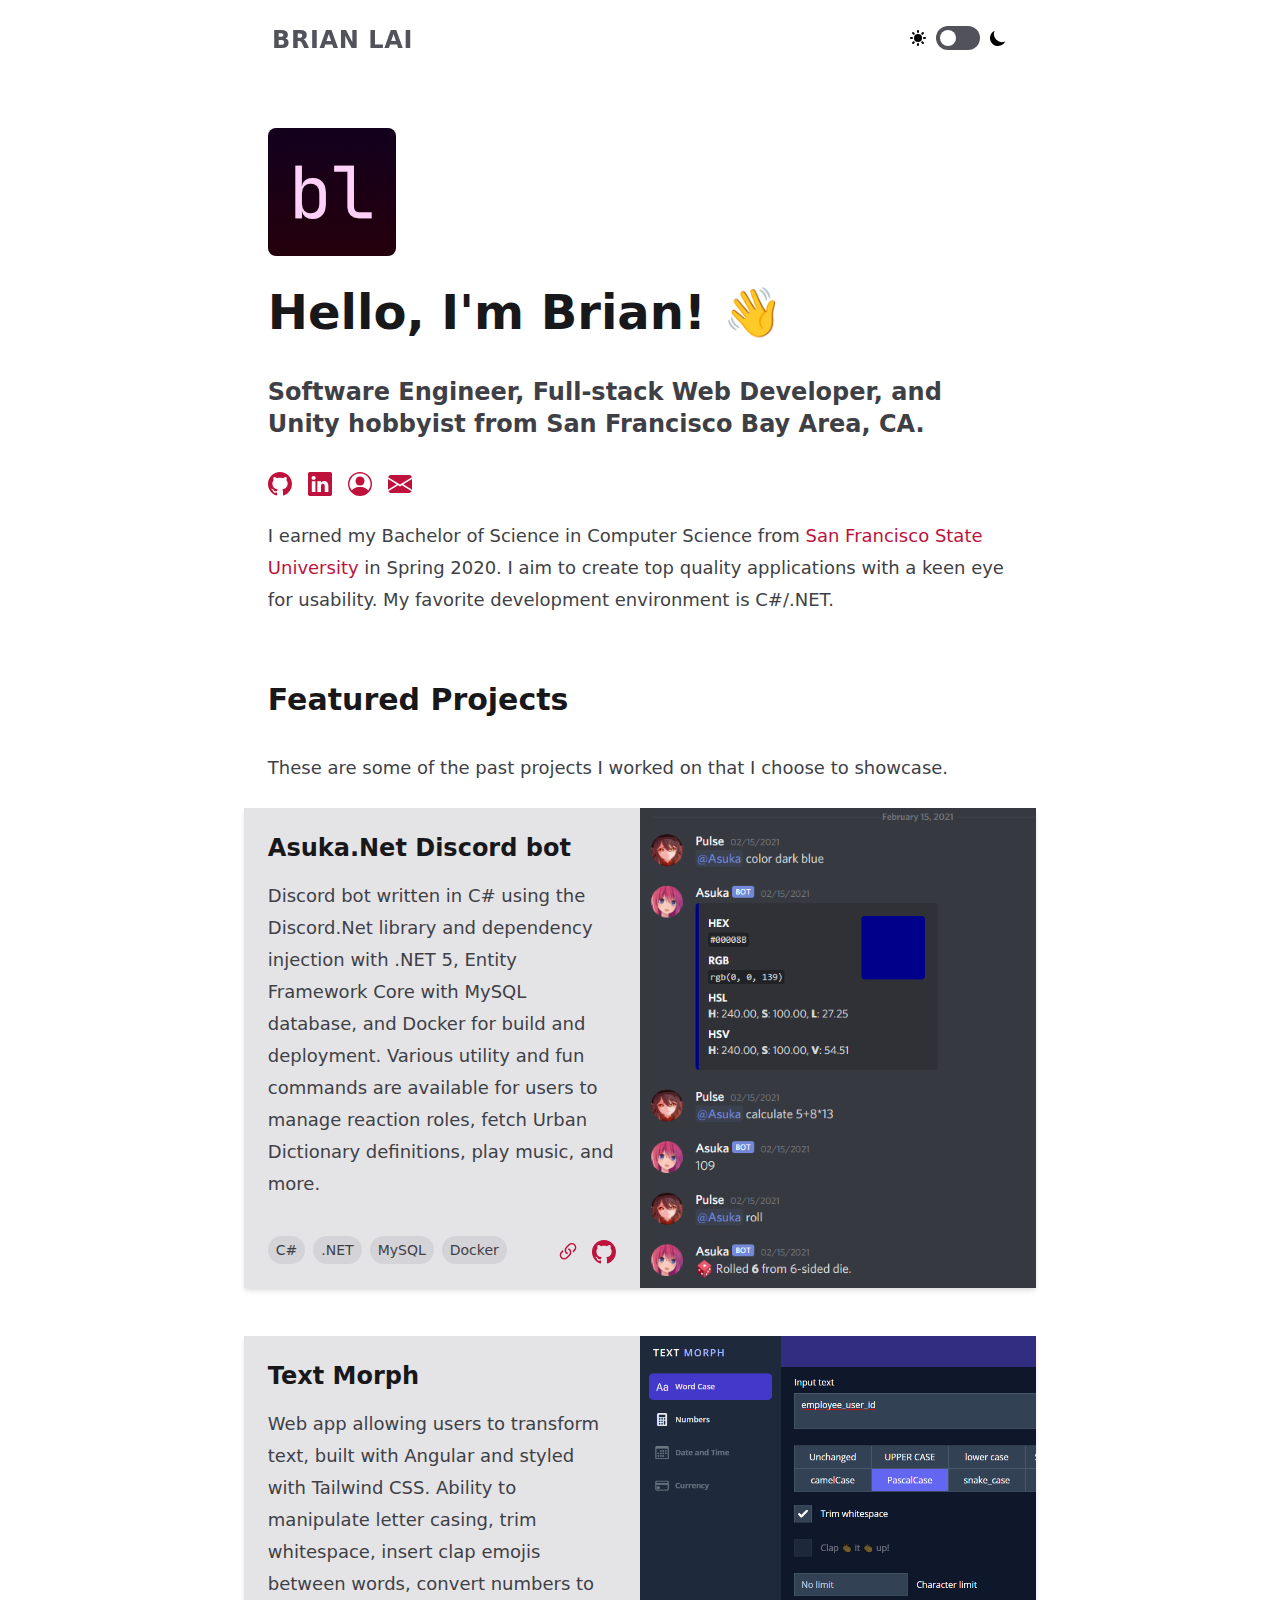
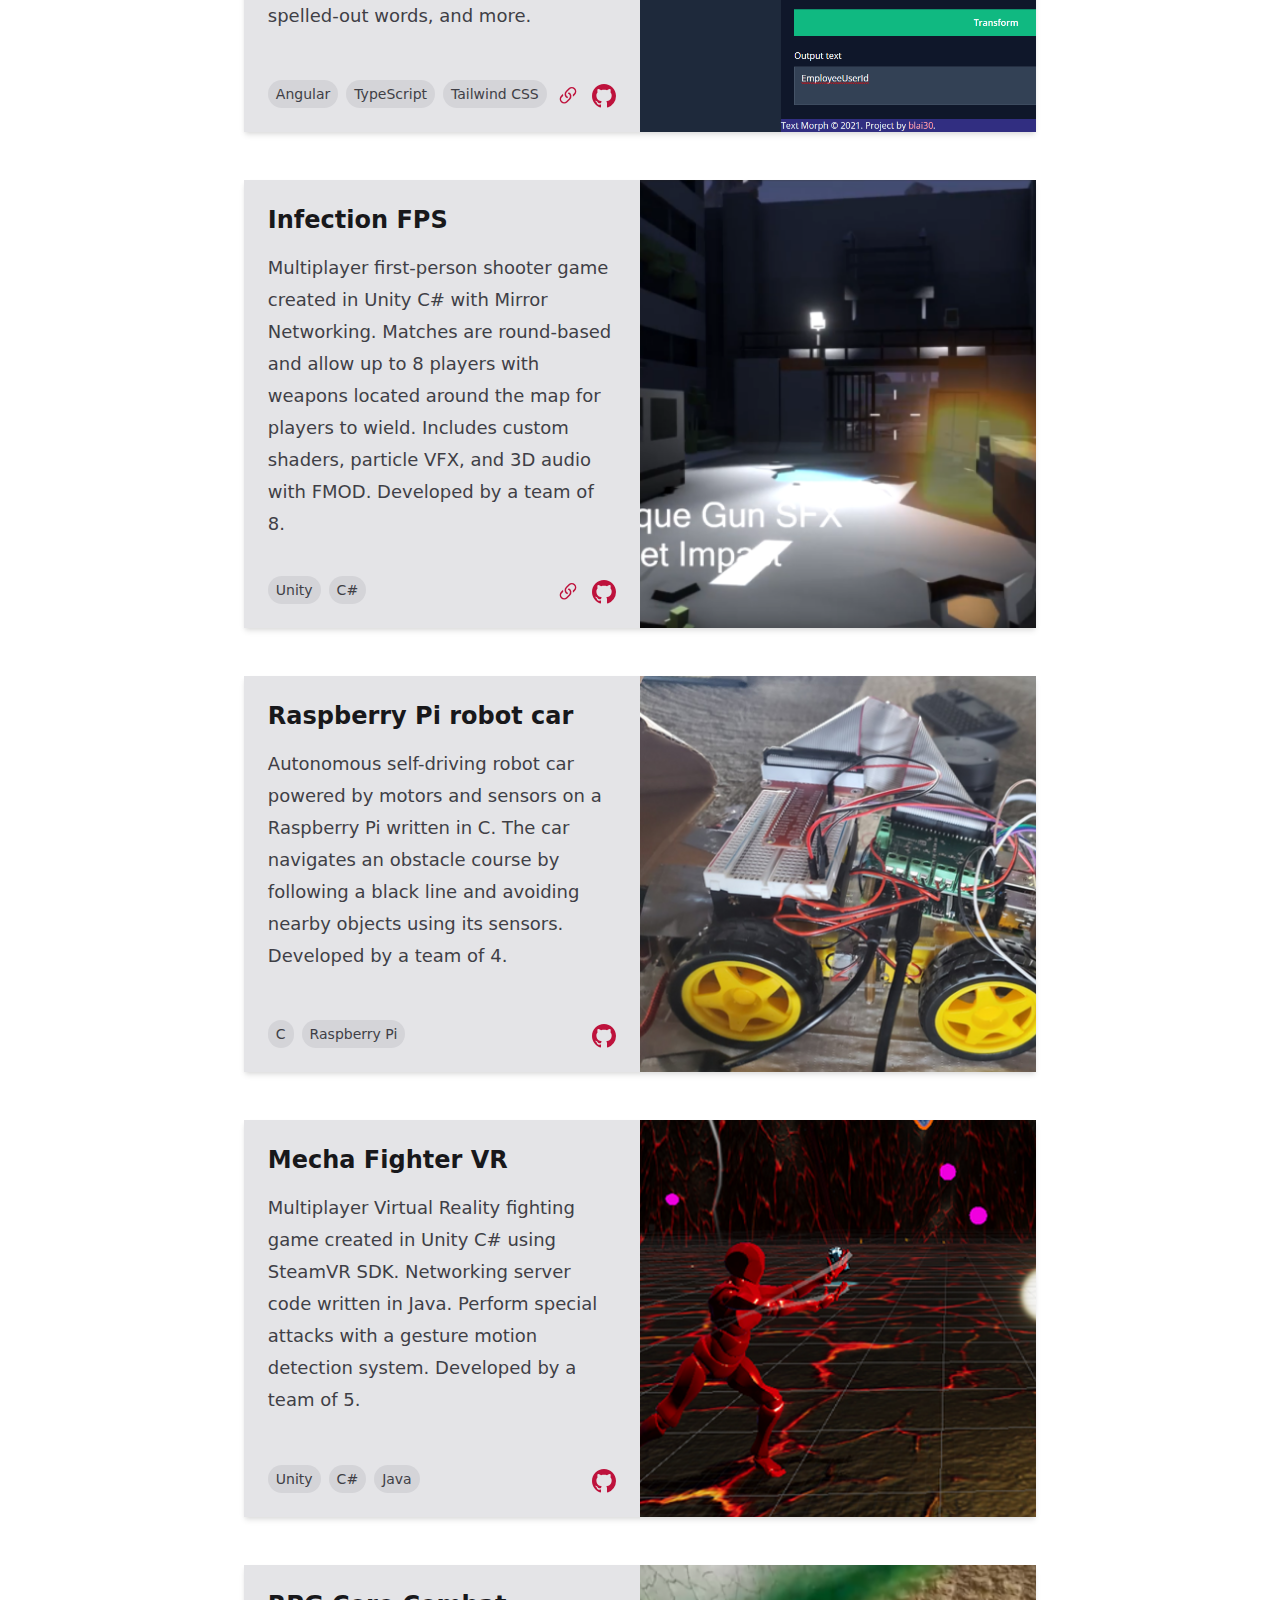
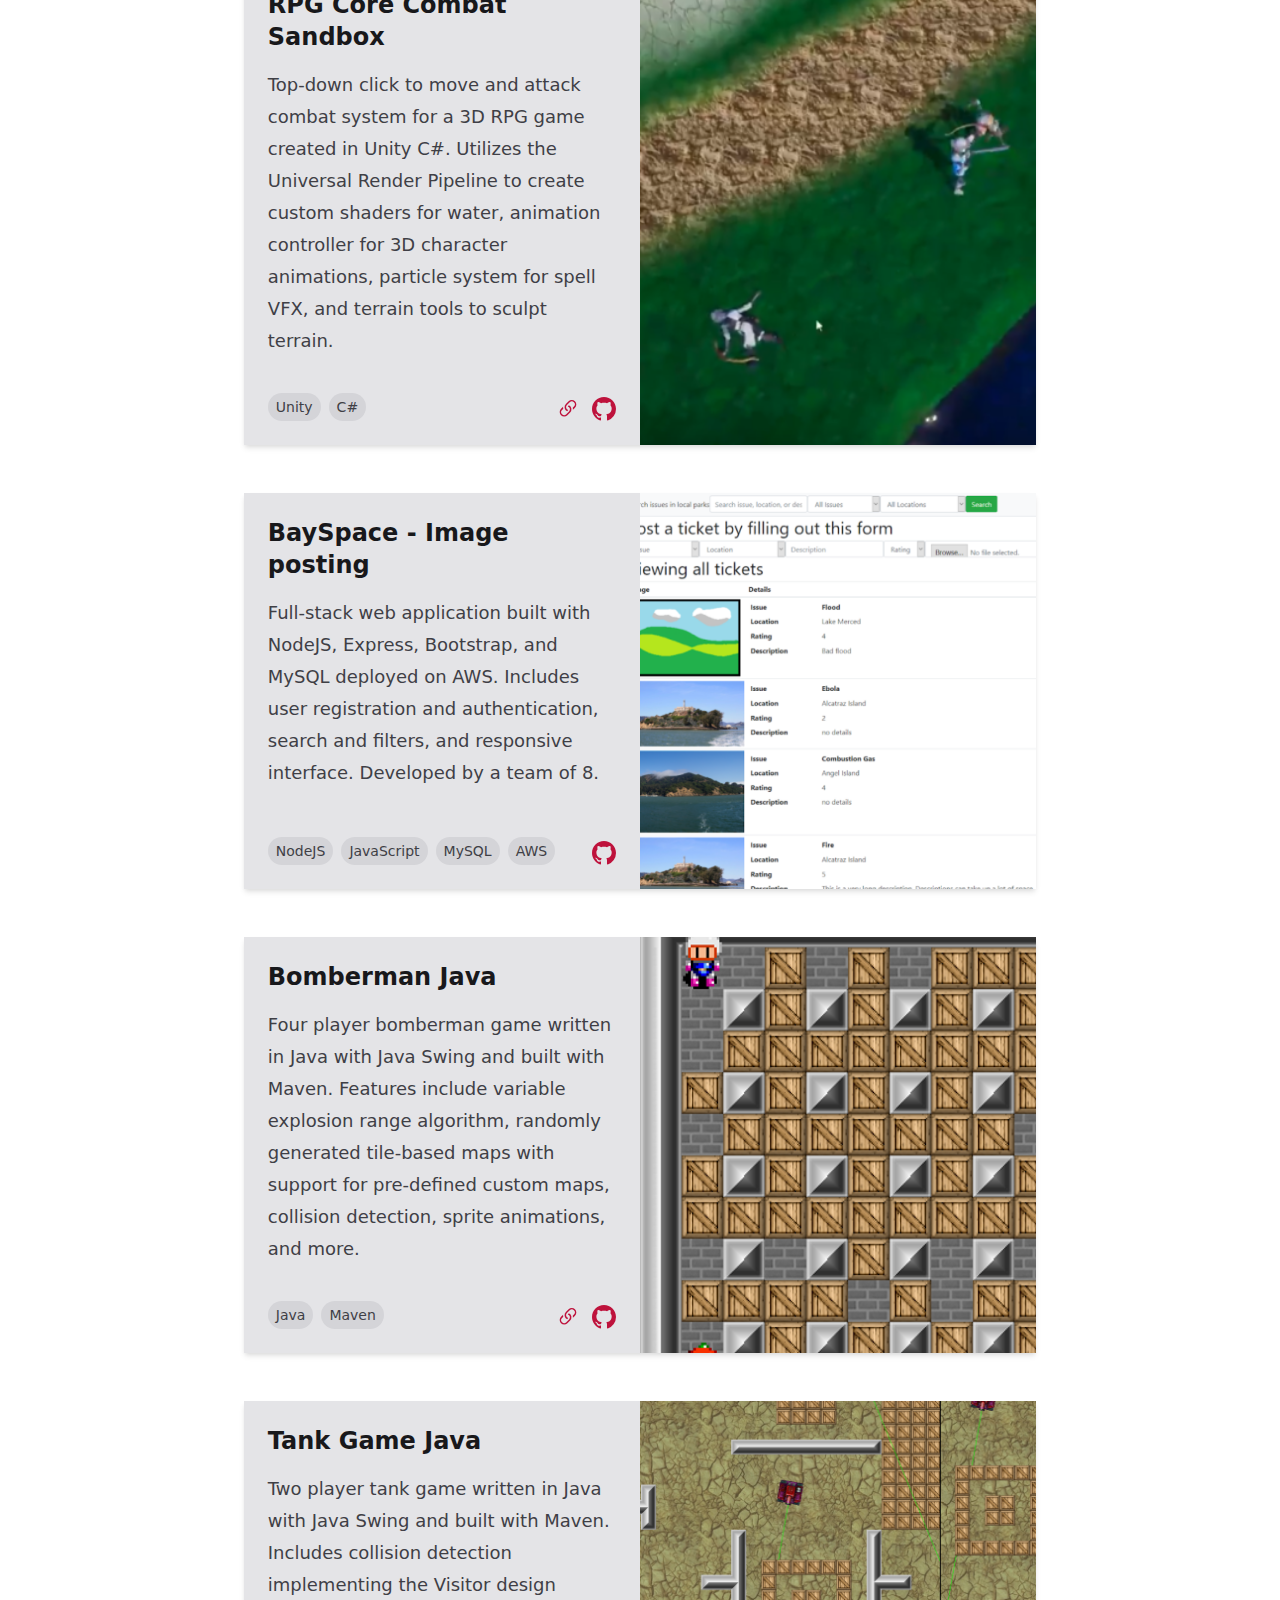
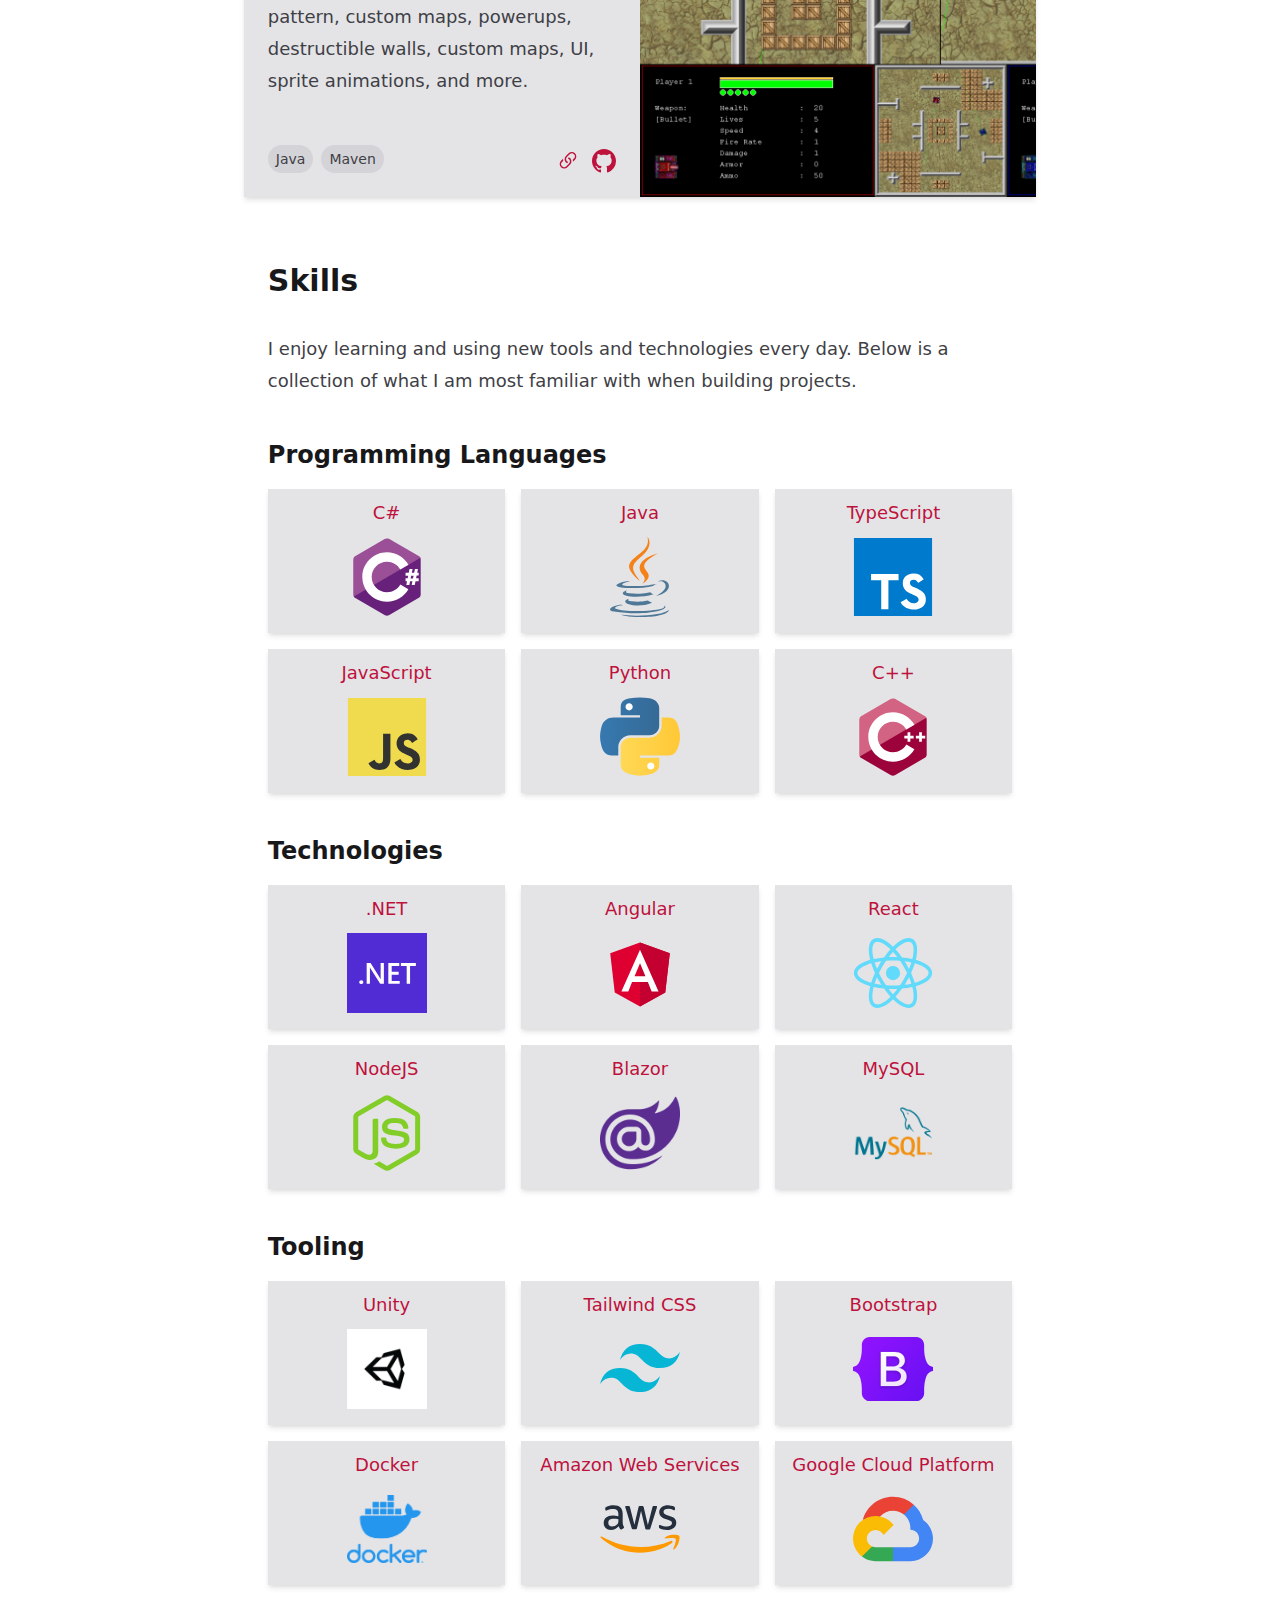
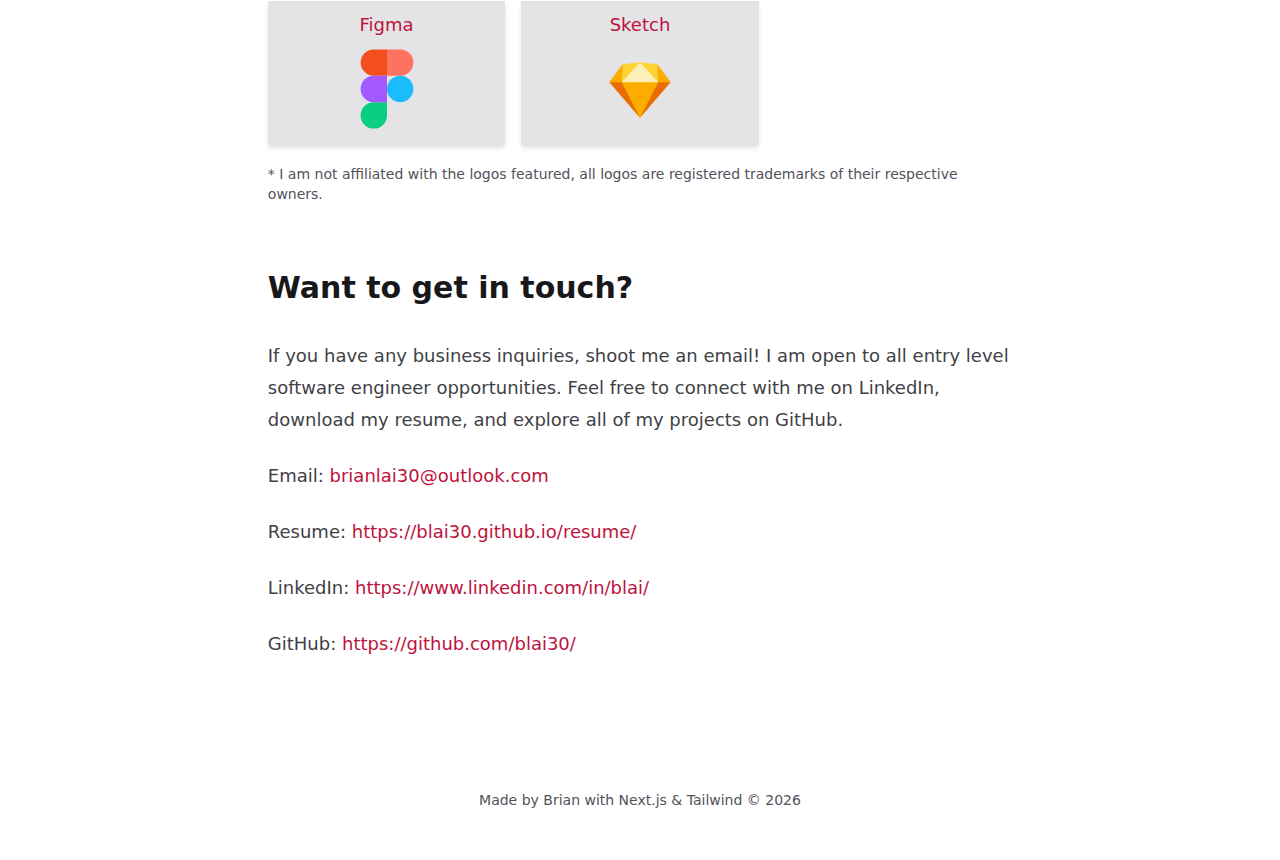
==== commit 23a0d7b9: "Deploying to gh-pages from @ blai30/blai30.github.io@37ab21f1eed15fc2b857b937fe7bd6b5e18aab4a 🚀" ====
--- a/index.html
+++ b/index.html
@@ -1,4 +1,4 @@
-<!DOCTYPE html><html lang="en"><head><meta name="author" content="Brian Lai"/><meta name="title" content="Brian Lai"/><meta name="description" content="Software Engineer, Full-stack Web Developer, and Unity hobbyist from San Francisco Bay Area, CA."/><meta name="keywords" content="React, NextJS, Angular, Tailwind, HTML, CSS, JavaScript, TypeScript, PWA, JetBrains, Adobe, Portfolio, Brian, Lai, Software, Engineer, Web, Developer, Unity, Hobbyist, San, Francisco, State, University, Computer, Science, Bachelor, of, Science, Bay, Area, Discord, Bot, C#, Java, .NET, MySQL, FPS, Gamer, Anime, gaming, Bootstrap, Python, AWS, Docker, Google, Amazon, Apple, Cloud, Node, Figma, Sketch, C++, LinkedIn, GitHub, Resume, Dark, Light, Mode, Full, Stack, Front, Back, End, VR, Virtual, Reality"/><meta name="theme-color" content="#E11D48"/><meta property="og:title" content="Brian Lai"/><meta property="og:description" content="Software Engineer, Full-stack Web Developer, and Unity hobbyist from San Francisco Bay Area, CA."/><meta property="og:site_name" content="Brian Lai"/><meta property="og:url" content="https://www.bhlai.com/"/><meta property="og:image" content="/favicon.png"/><meta property="og:type" content="website"/><meta name="twitter:card" content="summary_large_image"/><meta property="twitter:title" content="Brian Lai"/><meta property="twitter:description" content="Software Engineer, Full-stack Web Developer, and Unity hobbyist from San Francisco Bay Area, CA."/><meta property="twitter:url" content="https://www.bhlai.com/"/><meta property="twitter:image" content="/favicon.png"/><meta property="twitter:creator" content="@blai30"/><meta name="apple-mobile-web-app-capable" content="yes"/><meta name="apple-mobile-web-app-status-bar-style" content="black"/><meta name="apple-mobile-web-app-title" content="Brian Lai"/><link rel="apple-touch-icon" href="/icons/icon-128x128.png"/><link rel="apple-touch-icon" sizes="152x152" href="/icons/icon-152x152.png"/><link rel="apple-touch-icon" sizes="180x180" href="/icons/icon-180x180.png"/><link rel="canonical" href="https://www.bhlai.com/"/><link rel="icon" href="/favicon.svg" type="image/svg+xml"/><link rel="icon" href="/favicon.png" type="image/x-icon"/><link rel="shortcut icon" href="/favicon.png" type="image/x-icon"/><link rel="mask-icon" href="/favicon.svg" type="image/svg+xml" color="#18181B"/><link rel="apple-touch-icon" href="/favicon.png" type="image/x-icon"/><link rel="manifest" href="/manifest.json"/><link rel="stylesheet" href="https://rsms.me/inter/inter.css"/><meta name="viewport" content="width=device-width"/><meta charSet="utf-8"/><script>!function(){try {var d=document.documentElement.classList;d.remove('light','dark');var e=localStorage.getItem('theme');if("system"===e||(!e&&true)){var t="(prefers-color-scheme: dark)",m=window.matchMedia(t);m.media!==t||m.matches?d.add('dark'):d.add('light')}else if(e) d.add(e)}catch(e){}}()</script><title>Brian Lai</title><meta name="next-head-count" content="4"/><link rel="preload" href="/_next/static/css/fc716e0f6f4f158a9c31.css" as="style"/><link rel="stylesheet" href="/_next/static/css/fc716e0f6f4f158a9c31.css" data-n-g=""/><noscript data-n-css=""></noscript><script defer="" nomodule="" src="/_next/static/chunks/polyfills-a54b4f32bdc1ef890ddd.js"></script><script src="/_next/static/chunks/webpack-672781b4256b347cef75.js" defer=""></script><script src="/_next/static/chunks/framework-64eb7138163e04c228e4.js" defer=""></script><script src="/_next/static/chunks/main-76f96b429e2fb5b38a00.js" defer=""></script><script src="/_next/static/chunks/pages/_app-83f28db2350b560f65ea.js" defer=""></script><script src="/_next/static/chunks/79-9c567f92f09825d980ef.js" defer=""></script><script src="/_next/static/chunks/pages/index-618c7d2d01b4730ae91c.js" defer=""></script><script src="/_next/static/5S52SyBE1hB--cQnaS4uW/_buildManifest.js" defer=""></script><script src="/_next/static/5S52SyBE1hB--cQnaS4uW/_ssgManifest.js" defer=""></script></head><body class="antialiased bg-white dark:bg-gray-900"><div id="__next"><main id="layout"><div class="flex flex-col min-h-screen"><header class="false false fixed z-20 w-full transition duration-500 ease-out transform-gpu bg-opacity-60 dark:bg-opacity-60 bg-white dark:bg-gray-900"><div class="px-4 mx-auto max-w-screen-md w-auto py-4 md:py-6"><nav class="flex items-center justify-between"><ul class="items-center space-x-6"><li><a class="font-bold text-2xl tracking-wide text-gray-600 dark:text-gray-300 hover:text-pink-600 dark:hover:text-pink-500 transition-colors ease-in-out" href="/">BRIAN LAI</a></li></ul><ul class="inline-flex items-center space-x-2"><li></li></ul></nav></div></header><div class="flex-grow pt-24 md:pt-32 pb-24"><div class="mx-auto px-6"><div id="home" class="flex flex-col space-y-16"><section><div class="mx-auto prose prose-pink md:prose-lg dark:prose-dark"><img id="hero-avatar" src="/hero.png" alt="avatar" width="128" height="128" class="object-cover rounded-lg"/><h1 id="hero-intro">Hello, I&#x27;m Brian! 👋</h1><p id="hero-occupation" class="font-bold text-2xl">Software Engineer, Full-stack Web Developer, and Unity hobbyist from San Francisco Bay Area, CA.</p><div class="flex space-x-4"><a id="hero-github" href="https://github.com/blai30/" title="GitHub" class="transition ease-in-out transform-gpu hover:scale-110 dark:text-pink-400 dark:hover:text-pink-300"><svg xmlns="http://www.w3.org/2000/svg" width="24" height="24" fill="currentColor" class="bi bi-github" viewBox="0 0 16 16"><path d="M8 0C3.58 0 0 3.58 0 8c0 3.54 2.29 6.53 5.47 7.59.4.07.55-.17.55-.38 0-.19-.01-.82-.01-1.49-2.01.37-2.53-.49-2.69-.94-.09-.23-.48-.94-.82-1.13-.28-.15-.68-.52-.01-.53.63-.01 1.08.58 1.23.82.72 1.21 1.87.87 2.33.66.07-.52.28-.87.51-1.07-1.78-.2-3.64-.89-3.64-3.95 0-.87.31-1.59.82-2.15-.08-.2-.36-1.02.08-2.12 0 0 .67-.21 2.2.82.64-.18 1.32-.27 2-.27.68 0 1.36.09 2 .27 1.53-1.04 2.2-.82 2.2-.82.44 1.1.16 1.92.08 2.12.51.56.82 1.27.82 2.15 0 3.07-1.87 3.75-3.65 3.95.29.25.54.73.54 1.48 0 1.07-.01 1.93-.01 2.2 0 .21.15.46.55.38A8.012 8.012 0 0 0 16 8c0-4.42-3.58-8-8-8z"></path></svg></a><a id="hero-linkedin" href="https://www.linkedin.com/in/blai/" title="LinkedIn" class="transition ease-in-out transform-gpu hover:scale-110 dark:text-pink-400 dark:hover:text-pink-300"><svg xmlns="http://www.w3.org/2000/svg" width="24" height="24" fill="currentColor" class="bi bi-linkedin" viewBox="0 0 16 16"><path d="M0 1.146C0 .513.526 0 1.175 0h13.65C15.474 0 16 .513 16 1.146v13.708c0 .633-.526 1.146-1.175 1.146H1.175C.526 16 0 15.487 0 14.854V1.146zm4.943 12.248V6.169H2.542v7.225h2.401zm-1.2-8.212c.837 0 1.358-.554 1.358-1.248-.015-.709-.52-1.248-1.342-1.248-.822 0-1.359.54-1.359 1.248 0 .694.521 1.248 1.327 1.248h.016zm4.908 8.212V9.359c0-.216.016-.432.08-.586.173-.431.568-.878 1.232-.878.869 0 1.216.662 1.216 1.634v3.865h2.401V9.25c0-2.22-1.184-3.252-2.764-3.252-1.274 0-1.845.7-2.165 1.193v.025h-.016a5.54 5.54 0 0 1 .016-.025V6.169h-2.4c.03.678 0 7.225 0 7.225h2.4z"></path></svg></a><a id="hero-resume" href="https://blai30.github.io/resume/" title="Resume" class="transition ease-in-out transform-gpu hover:scale-110 dark:text-pink-400 dark:hover:text-pink-300"><svg xmlns="http://www.w3.org/2000/svg" width="24" height="24" fill="currentColor" class="bi bi-person-circle" viewBox="0 0 16 16"><path d="M11 6a3 3 0 1 1-6 0 3 3 0 0 1 6 0z"></path><path fill-rule="evenodd" d="M0 8a8 8 0 1 1 16 0A8 8 0 0 1 0 8zm8-7a7 7 0 0 0-5.468 11.37C3.242 11.226 4.805 10 8 10s4.757 1.225 5.468 2.37A7 7 0 0 0 8 1z"></path></svg></a><a id="hero-email" href="mailto:brianlai30@outlook.com" title="Email" class="transition ease-in-out transform-gpu hover:scale-110 dark:text-pink-400 dark:hover:text-pink-300"><svg xmlns="http://www.w3.org/2000/svg" width="24" height="24" fill="currentColor" class="bi bi-envelope-fill" viewBox="0 0 16 16"><path d="M.05 3.555A2 2 0 0 1 2 2h12a2 2 0 0 1 1.95 1.555L8 8.414.05 3.555zM0 4.697v7.104l5.803-3.558L0 4.697zM6.761 8.83l-6.57 4.027A2 2 0 0 0 2 14h12a2 2 0 0 0 1.808-1.144l-6.57-4.027L8 9.586l-1.239-.757zm3.436-.586L16 11.801V4.697l-5.803 3.546z"></path></svg></a></div><p id="hero-description">I earned my Bachelor of Science in Computer Science from<!-- --> <a href="https://sfsu.edu/" class="no-underline dark:text-pink-400 dark:hover:text-pink-300 transition-colors ease-in-out">San Francisco State University</a> <!-- -->in Spring 2020. I aim to create top quality applications with a keen eye for usability. My favorite development environment is C#/.NET.</p></div></section><section><div class="mx-auto prose prose-pink md:prose-lg dark:prose-dark"><h2>Featured Projects</h2><p>These are some of the past projects I worked on that I choose to showcase.</p><div class="flex flex-col space-y-12"><div class="sm:-mx-6 transition ease-in-out bg-gray-200 dark:bg-gray-800 shadow-md hover:shadow-xl"><div class="grid sm:grid-cols-2"><div class="p-6"><div class="h-full flex flex-col justify-between"><div id="project-0-upper"><h3 id="project-0-title" class="mt-0 font-bold text-2xl">Asuka.Net Discord bot</h3><div id="project-0-description" class="font-light">Discord bot written in C# using the Discord.Net library and dependency injection with .NET 5, Entity Framework Core with MySQL database, and Docker for build and deployment. Various utility and fun commands are available for users to manage reaction roles, fetch Urban Dictionary definitions, play music, and more.</div></div><div id="project-0-lower"><div class="mt-3 flex items-end justify-between"><div class="flex flex-wrap space-x-2"><span id="project-0-tag-0" class="rounded-full py-1 px-2 font-light text-sm bg-gray-300 dark:bg-gray-700">C#</span><span id="project-0-tag-1" class="rounded-full py-1 px-2 font-light text-sm bg-gray-300 dark:bg-gray-700">.NET</span><span id="project-0-tag-2" class="rounded-full py-1 px-2 font-light text-sm bg-gray-300 dark:bg-gray-700">MySQL</span><span id="project-0-tag-3" class="rounded-full py-1 px-2 font-light text-sm bg-gray-300 dark:bg-gray-700">Docker</span></div><div class="flex justify-between space-x-3"><a id="project-0-demo" href="https://discord.com/api/oauth2/authorize?client_id=547507928287019009&amp;permissions=1580330096&amp;scope=bot" title="View or download demo" class="transition ease-in-out transform-gpu hover:scale-110 dark:text-pink-400 dark:hover:text-pink-300"><svg xmlns="http://www.w3.org/2000/svg" width="24" height="24" fill="currentColor" class="bi bi-link-45deg" viewBox="0 0 16 16"><path d="M4.715 6.542 3.343 7.914a3 3 0 1 0 4.243 4.243l1.828-1.829A3 3 0 0 0 8.586 5.5L8 6.086a1.002 1.002 0 0 0-.154.199 2 2 0 0 1 .861 3.337L6.88 11.45a2 2 0 1 1-2.83-2.83l.793-.792a4.018 4.018 0 0 1-.128-1.287z"></path><path d="M6.586 4.672A3 3 0 0 0 7.414 9.5l.775-.776a2 2 0 0 1-.896-3.346L9.12 3.55a2 2 0 1 1 2.83 2.83l-.793.792c.112.42.155.855.128 1.287l1.372-1.372a3 3 0 1 0-4.243-4.243L6.586 4.672z"></path></svg></a><a id="project-0-github" href="https://github.com/blai30/Asuka.Net/" title="Visit GitHub repository" class="transition ease-in-out transform-gpu hover:scale-110 dark:text-pink-400 dark:hover:text-pink-300"><svg xmlns="http://www.w3.org/2000/svg" width="24" height="24" fill="currentColor" class="bi bi-github" viewBox="0 0 16 16"><path d="M8 0C3.58 0 0 3.58 0 8c0 3.54 2.29 6.53 5.47 7.59.4.07.55-.17.55-.38 0-.19-.01-.82-.01-1.49-2.01.37-2.53-.49-2.69-.94-.09-.23-.48-.94-.82-1.13-.28-.15-.68-.52-.01-.53.63-.01 1.08.58 1.23.82.72 1.21 1.87.87 2.33.66.07-.52.28-.87.51-1.07-1.78-.2-3.64-.89-3.64-3.95 0-.87.31-1.59.82-2.15-.08-.2-.36-1.02.08-2.12 0 0 .67-.21 2.2.82.64-.18 1.32-.27 2-.27.68 0 1.36.09 2 .27 1.53-1.04 2.2-.82 2.2-.82.44 1.1.16 1.92.08 2.12.51.56.82 1.27.82 2.15 0 3.07-1.87 3.75-3.65 3.95.29.25.54.73.54 1.48 0 1.07-.01 1.93-.01 2.2 0 .21.15.46.55.38A8.012 8.012 0 0 0 16 8c0-4.42-3.58-8-8-8z"></path></svg></a></div></div></div></div></div><div class="aspect-w-1 aspect-h-1"><img id="project-0-thumbnail" src="/images/projects/asuka.png" alt=" Project Thumbnail" class="my-0 inset-0 object-cover object-left-top overflow-hidden"/></div></div></div><div class="sm:-mx-6 transition ease-in-out bg-gray-200 dark:bg-gray-800 shadow-md hover:shadow-xl"><div class="grid sm:grid-cols-2"><div class="p-6"><div class="h-full flex flex-col justify-between"><div id="project-1-upper"><h3 id="project-1-title" class="mt-0 font-bold text-2xl">Text Morph</h3><div id="project-1-description" class="font-light">Web app allowing users to transform text, built with Angular and styled with Tailwind CSS. Ability to manipulate letter casing, trim whitespace, insert clap emojis between words, convert numbers to spelled-out words, and more.</div></div><div id="project-1-lower"><div class="mt-3 flex items-end justify-between"><div class="flex flex-wrap space-x-2"><span id="project-1-tag-0" class="rounded-full py-1 px-2 font-light text-sm bg-gray-300 dark:bg-gray-700">Angular</span><span id="project-1-tag-1" class="rounded-full py-1 px-2 font-light text-sm bg-gray-300 dark:bg-gray-700">TypeScript</span><span id="project-1-tag-2" class="rounded-full py-1 px-2 font-light text-sm bg-gray-300 dark:bg-gray-700">Tailwind CSS</span></div><div class="flex justify-between space-x-3"><a id="project-1-demo" href="https://blai30.github.io/text-morph/" title="View or download demo" class="transition ease-in-out transform-gpu hover:scale-110 dark:text-pink-400 dark:hover:text-pink-300"><svg xmlns="http://www.w3.org/2000/svg" width="24" height="24" fill="currentColor" class="bi bi-link-45deg" viewBox="0 0 16 16"><path d="M4.715 6.542 3.343 7.914a3 3 0 1 0 4.243 4.243l1.828-1.829A3 3 0 0 0 8.586 5.5L8 6.086a1.002 1.002 0 0 0-.154.199 2 2 0 0 1 .861 3.337L6.88 11.45a2 2 0 1 1-2.83-2.83l.793-.792a4.018 4.018 0 0 1-.128-1.287z"></path><path d="M6.586 4.672A3 3 0 0 0 7.414 9.5l.775-.776a2 2 0 0 1-.896-3.346L9.12 3.55a2 2 0 1 1 2.83 2.83l-.793.792c.112.42.155.855.128 1.287l1.372-1.372a3 3 0 1 0-4.243-4.243L6.586 4.672z"></path></svg></a><a id="project-1-github" href="https://github.com/blai30/text-morph/" title="Visit GitHub repository" class="transition ease-in-out transform-gpu hover:scale-110 dark:text-pink-400 dark:hover:text-pink-300"><svg xmlns="http://www.w3.org/2000/svg" width="24" height="24" fill="currentColor" class="bi bi-github" viewBox="0 0 16 16"><path d="M8 0C3.58 0 0 3.58 0 8c0 3.54 2.29 6.53 5.47 7.59.4.07.55-.17.55-.38 0-.19-.01-.82-.01-1.49-2.01.37-2.53-.49-2.69-.94-.09-.23-.48-.94-.82-1.13-.28-.15-.68-.52-.01-.53.63-.01 1.08.58 1.23.82.72 1.21 1.87.87 2.33.66.07-.52.28-.87.51-1.07-1.78-.2-3.64-.89-3.64-3.95 0-.87.31-1.59.82-2.15-.08-.2-.36-1.02.08-2.12 0 0 .67-.21 2.2.82.64-.18 1.32-.27 2-.27.68 0 1.36.09 2 .27 1.53-1.04 2.2-.82 2.2-.82.44 1.1.16 1.92.08 2.12.51.56.82 1.27.82 2.15 0 3.07-1.87 3.75-3.65 3.95.29.25.54.73.54 1.48 0 1.07-.01 1.93-.01 2.2 0 .21.15.46.55.38A8.012 8.012 0 0 0 16 8c0-4.42-3.58-8-8-8z"></path></svg></a></div></div></div></div></div><div class="aspect-w-1 aspect-h-1"><img id="project-1-thumbnail" src="/images/projects/textmorph.png" alt=" Project Thumbnail" class="my-0 inset-0 object-cover object-left-top overflow-hidden"/></div></div></div><div class="sm:-mx-6 transition ease-in-out bg-gray-200 dark:bg-gray-800 shadow-md hover:shadow-xl"><div class="grid sm:grid-cols-2"><div class="p-6"><div class="h-full flex flex-col justify-between"><div id="project-2-upper"><h3 id="project-2-title" class="mt-0 font-bold text-2xl">Infection FPS</h3><div id="project-2-description" class="font-light">Multiplayer first-person shooter game created in Unity C# with Mirror Networking. Matches are round-based and allow up to 8 players with weapons located around the map for players to wield. Includes custom shaders, particle VFX, and 3D audio with FMOD. Developed by a team of 8.</div></div><div id="project-2-lower"><div class="mt-3 flex items-end justify-between"><div class="flex flex-wrap space-x-2"><span id="project-2-tag-0" class="rounded-full py-1 px-2 font-light text-sm bg-gray-300 dark:bg-gray-700">Unity</span><span id="project-2-tag-1" class="rounded-full py-1 px-2 font-light text-sm bg-gray-300 dark:bg-gray-700">C#</span></div><div class="flex justify-between space-x-3"><a id="project-2-demo" href="https://www.dropbox.com/s/md98b1ah87g5hab/infection%20build%201.5.zip" title="View or download demo" class="transition ease-in-out transform-gpu hover:scale-110 dark:text-pink-400 dark:hover:text-pink-300"><svg xmlns="http://www.w3.org/2000/svg" width="24" height="24" fill="currentColor" class="bi bi-link-45deg" viewBox="0 0 16 16"><path d="M4.715 6.542 3.343 7.914a3 3 0 1 0 4.243 4.243l1.828-1.829A3 3 0 0 0 8.586 5.5L8 6.086a1.002 1.002 0 0 0-.154.199 2 2 0 0 1 .861 3.337L6.88 11.45a2 2 0 1 1-2.83-2.83l.793-.792a4.018 4.018 0 0 1-.128-1.287z"></path><path d="M6.586 4.672A3 3 0 0 0 7.414 9.5l.775-.776a2 2 0 0 1-.896-3.346L9.12 3.55a2 2 0 1 1 2.83 2.83l-.793.792c.112.42.155.855.128 1.287l1.372-1.372a3 3 0 1 0-4.243-4.243L6.586 4.672z"></path></svg></a><a id="project-2-github" href="https://github.com/blai30/infection/" title="Visit GitHub repository" class="transition ease-in-out transform-gpu hover:scale-110 dark:text-pink-400 dark:hover:text-pink-300"><svg xmlns="http://www.w3.org/2000/svg" width="24" height="24" fill="currentColor" class="bi bi-github" viewBox="0 0 16 16"><path d="M8 0C3.58 0 0 3.58 0 8c0 3.54 2.29 6.53 5.47 7.59.4.07.55-.17.55-.38 0-.19-.01-.82-.01-1.49-2.01.37-2.53-.49-2.69-.94-.09-.23-.48-.94-.82-1.13-.28-.15-.68-.52-.01-.53.63-.01 1.08.58 1.23.82.72 1.21 1.87.87 2.33.66.07-.52.28-.87.51-1.07-1.78-.2-3.64-.89-3.64-3.95 0-.87.31-1.59.82-2.15-.08-.2-.36-1.02.08-2.12 0 0 .67-.21 2.2.82.64-.18 1.32-.27 2-.27.68 0 1.36.09 2 .27 1.53-1.04 2.2-.82 2.2-.82.44 1.1.16 1.92.08 2.12.51.56.82 1.27.82 2.15 0 3.07-1.87 3.75-3.65 3.95.29.25.54.73.54 1.48 0 1.07-.01 1.93-.01 2.2 0 .21.15.46.55.38A8.012 8.012 0 0 0 16 8c0-4.42-3.58-8-8-8z"></path></svg></a></div></div></div></div></div><div class="aspect-w-1 aspect-h-1"><img id="project-2-thumbnail" src="/images/projects/infection.png" alt=" Project Thumbnail" class="my-0 inset-0 object-cover object-left-top overflow-hidden"/></div></div></div><div class="sm:-mx-6 transition ease-in-out bg-gray-200 dark:bg-gray-800 shadow-md hover:shadow-xl"><div class="grid sm:grid-cols-2"><div class="p-6"><div class="h-full flex flex-col justify-between"><div id="project-3-upper"><h3 id="project-3-title" class="mt-0 font-bold text-2xl">Raspberry Pi robot car</h3><div id="project-3-description" class="font-light">Autonomous self-driving robot car powered by motors and sensors on a Raspberry Pi written in C. The car navigates an obstacle course by following a black line and avoiding nearby objects using its sensors. Developed by a team of 4.</div></div><div id="project-3-lower"><div class="mt-3 flex items-end justify-between"><div class="flex flex-wrap space-x-2"><span id="project-3-tag-0" class="rounded-full py-1 px-2 font-light text-sm bg-gray-300 dark:bg-gray-700">C</span><span id="project-3-tag-1" class="rounded-full py-1 px-2 font-light text-sm bg-gray-300 dark:bg-gray-700">Raspberry Pi</span></div><div class="flex justify-between space-x-3"><a id="project-3-github" href="https://github.com/blai30/CSC615AutonomousCar/" title="Visit GitHub repository" class="transition ease-in-out transform-gpu hover:scale-110 dark:text-pink-400 dark:hover:text-pink-300"><svg xmlns="http://www.w3.org/2000/svg" width="24" height="24" fill="currentColor" class="bi bi-github" viewBox="0 0 16 16"><path d="M8 0C3.58 0 0 3.58 0 8c0 3.54 2.29 6.53 5.47 7.59.4.07.55-.17.55-.38 0-.19-.01-.82-.01-1.49-2.01.37-2.53-.49-2.69-.94-.09-.23-.48-.94-.82-1.13-.28-.15-.68-.52-.01-.53.63-.01 1.08.58 1.23.82.72 1.21 1.87.87 2.33.66.07-.52.28-.87.51-1.07-1.78-.2-3.64-.89-3.64-3.95 0-.87.31-1.59.82-2.15-.08-.2-.36-1.02.08-2.12 0 0 .67-.21 2.2.82.64-.18 1.32-.27 2-.27.68 0 1.36.09 2 .27 1.53-1.04 2.2-.82 2.2-.82.44 1.1.16 1.92.08 2.12.51.56.82 1.27.82 2.15 0 3.07-1.87 3.75-3.65 3.95.29.25.54.73.54 1.48 0 1.07-.01 1.93-.01 2.2 0 .21.15.46.55.38A8.012 8.012 0 0 0 16 8c0-4.42-3.58-8-8-8z"></path></svg></a></div></div></div></div></div><div class="aspect-w-1 aspect-h-1"><img id="project-3-thumbnail" src="/images/projects/picar.png" alt=" Project Thumbnail" class="my-0 inset-0 object-cover object-left-top overflow-hidden"/></div></div></div><div class="sm:-mx-6 transition ease-in-out bg-gray-200 dark:bg-gray-800 shadow-md hover:shadow-xl"><div class="grid sm:grid-cols-2"><div class="p-6"><div class="h-full flex flex-col justify-between"><div id="project-4-upper"><h3 id="project-4-title" class="mt-0 font-bold text-2xl">Mecha Fighter VR</h3><div id="project-4-description" class="font-light">Multiplayer Virtual Reality fighting game created in Unity C# using SteamVR SDK. Networking server code written in Java. Perform special attacks with a gesture motion detection system. Developed by a team of 5.</div></div><div id="project-4-lower"><div class="mt-3 flex items-end justify-between"><div class="flex flex-wrap space-x-2"><span id="project-4-tag-0" class="rounded-full py-1 px-2 font-light text-sm bg-gray-300 dark:bg-gray-700">Unity</span><span id="project-4-tag-1" class="rounded-full py-1 px-2 font-light text-sm bg-gray-300 dark:bg-gray-700">C#</span><span id="project-4-tag-2" class="rounded-full py-1 px-2 font-light text-sm bg-gray-300 dark:bg-gray-700">Java</span></div><div class="flex justify-between space-x-3"><a id="project-4-github" href="https://github.com/blai30/Mecha-Fighter-VR/" title="Visit GitHub repository" class="transition ease-in-out transform-gpu hover:scale-110 dark:text-pink-400 dark:hover:text-pink-300"><svg xmlns="http://www.w3.org/2000/svg" width="24" height="24" fill="currentColor" class="bi bi-github" viewBox="0 0 16 16"><path d="M8 0C3.58 0 0 3.58 0 8c0 3.54 2.29 6.53 5.47 7.59.4.07.55-.17.55-.38 0-.19-.01-.82-.01-1.49-2.01.37-2.53-.49-2.69-.94-.09-.23-.48-.94-.82-1.13-.28-.15-.68-.52-.01-.53.63-.01 1.08.58 1.23.82.72 1.21 1.87.87 2.33.66.07-.52.28-.87.51-1.07-1.78-.2-3.64-.89-3.64-3.95 0-.87.31-1.59.82-2.15-.08-.2-.36-1.02.08-2.12 0 0 .67-.21 2.2.82.64-.18 1.32-.27 2-.27.68 0 1.36.09 2 .27 1.53-1.04 2.2-.82 2.2-.82.44 1.1.16 1.92.08 2.12.51.56.82 1.27.82 2.15 0 3.07-1.87 3.75-3.65 3.95.29.25.54.73.54 1.48 0 1.07-.01 1.93-.01 2.2 0 .21.15.46.55.38A8.012 8.012 0 0 0 16 8c0-4.42-3.58-8-8-8z"></path></svg></a></div></div></div></div></div><div class="aspect-w-1 aspect-h-1"><img id="project-4-thumbnail" src="/images/projects/mecha.png" alt=" Project Thumbnail" class="my-0 inset-0 object-cover object-left-top overflow-hidden"/></div></div></div><div class="sm:-mx-6 transition ease-in-out bg-gray-200 dark:bg-gray-800 shadow-md hover:shadow-xl"><div class="grid sm:grid-cols-2"><div class="p-6"><div class="h-full flex flex-col justify-between"><div id="project-5-upper"><h3 id="project-5-title" class="mt-0 font-bold text-2xl">RPG Core Combat Sandbox</h3><div id="project-5-description" class="font-light">Top-down click to move and attack combat system for a 3D RPG game created in Unity C#. Utilizes the Universal Render Pipeline to create custom shaders for water, animation controller for 3D character animations, particle system for spell VFX, and terrain tools to sculpt terrain.</div></div><div id="project-5-lower"><div class="mt-3 flex items-end justify-between"><div class="flex flex-wrap space-x-2"><span id="project-5-tag-0" class="rounded-full py-1 px-2 font-light text-sm bg-gray-300 dark:bg-gray-700">Unity</span><span id="project-5-tag-1" class="rounded-full py-1 px-2 font-light text-sm bg-gray-300 dark:bg-gray-700">C#</span></div><div class="flex justify-between space-x-3"><a id="project-5-demo" href="https://blai30.github.io/RPG-Core-Combat" title="View or download demo" class="transition ease-in-out transform-gpu hover:scale-110 dark:text-pink-400 dark:hover:text-pink-300"><svg xmlns="http://www.w3.org/2000/svg" width="24" height="24" fill="currentColor" class="bi bi-link-45deg" viewBox="0 0 16 16"><path d="M4.715 6.542 3.343 7.914a3 3 0 1 0 4.243 4.243l1.828-1.829A3 3 0 0 0 8.586 5.5L8 6.086a1.002 1.002 0 0 0-.154.199 2 2 0 0 1 .861 3.337L6.88 11.45a2 2 0 1 1-2.83-2.83l.793-.792a4.018 4.018 0 0 1-.128-1.287z"></path><path d="M6.586 4.672A3 3 0 0 0 7.414 9.5l.775-.776a2 2 0 0 1-.896-3.346L9.12 3.55a2 2 0 1 1 2.83 2.83l-.793.792c.112.42.155.855.128 1.287l1.372-1.372a3 3 0 1 0-4.243-4.243L6.586 4.672z"></path></svg></a><a id="project-5-github" href="https://github.com/blai30/RPG-Core-Combat/" title="Visit GitHub repository" class="transition ease-in-out transform-gpu hover:scale-110 dark:text-pink-400 dark:hover:text-pink-300"><svg xmlns="http://www.w3.org/2000/svg" width="24" height="24" fill="currentColor" class="bi bi-github" viewBox="0 0 16 16"><path d="M8 0C3.58 0 0 3.58 0 8c0 3.54 2.29 6.53 5.47 7.59.4.07.55-.17.55-.38 0-.19-.01-.82-.01-1.49-2.01.37-2.53-.49-2.69-.94-.09-.23-.48-.94-.82-1.13-.28-.15-.68-.52-.01-.53.63-.01 1.08.58 1.23.82.72 1.21 1.87.87 2.33.66.07-.52.28-.87.51-1.07-1.78-.2-3.64-.89-3.64-3.95 0-.87.31-1.59.82-2.15-.08-.2-.36-1.02.08-2.12 0 0 .67-.21 2.2.82.64-.18 1.32-.27 2-.27.68 0 1.36.09 2 .27 1.53-1.04 2.2-.82 2.2-.82.44 1.1.16 1.92.08 2.12.51.56.82 1.27.82 2.15 0 3.07-1.87 3.75-3.65 3.95.29.25.54.73.54 1.48 0 1.07-.01 1.93-.01 2.2 0 .21.15.46.55.38A8.012 8.012 0 0 0 16 8c0-4.42-3.58-8-8-8z"></path></svg></a></div></div></div></div></div><div class="aspect-w-1 aspect-h-1"><img id="project-5-thumbnail" src="/images/projects/rpg.png" alt=" Project Thumbnail" class="my-0 inset-0 object-cover object-left-top overflow-hidden"/></div></div></div><div class="sm:-mx-6 transition ease-in-out bg-gray-200 dark:bg-gray-800 shadow-md hover:shadow-xl"><div class="grid sm:grid-cols-2"><div class="p-6"><div class="h-full flex flex-col justify-between"><div id="project-6-upper"><h3 id="project-6-title" class="mt-0 font-bold text-2xl">BaySpace - Image posting</h3><div id="project-6-description" class="font-light">Full-stack web application built with NodeJS, Express, Bootstrap, and MySQL deployed on AWS. Includes user registration and authentication, search and filters, and responsive interface. Developed by a team of 8.</div></div><div id="project-6-lower"><div class="mt-3 flex items-end justify-between"><div class="flex flex-wrap space-x-2"><span id="project-6-tag-0" class="rounded-full py-1 px-2 font-light text-sm bg-gray-300 dark:bg-gray-700">NodeJS</span><span id="project-6-tag-1" class="rounded-full py-1 px-2 font-light text-sm bg-gray-300 dark:bg-gray-700">JavaScript</span><span id="project-6-tag-2" class="rounded-full py-1 px-2 font-light text-sm bg-gray-300 dark:bg-gray-700">MySQL</span><span id="project-6-tag-3" class="rounded-full py-1 px-2 font-light text-sm bg-gray-300 dark:bg-gray-700">AWS</span></div><div class="flex justify-between space-x-3"><a id="project-6-github" href="https://github.com/blai30/BaySpace/" title="Visit GitHub repository" class="transition ease-in-out transform-gpu hover:scale-110 dark:text-pink-400 dark:hover:text-pink-300"><svg xmlns="http://www.w3.org/2000/svg" width="24" height="24" fill="currentColor" class="bi bi-github" viewBox="0 0 16 16"><path d="M8 0C3.58 0 0 3.58 0 8c0 3.54 2.29 6.53 5.47 7.59.4.07.55-.17.55-.38 0-.19-.01-.82-.01-1.49-2.01.37-2.53-.49-2.69-.94-.09-.23-.48-.94-.82-1.13-.28-.15-.68-.52-.01-.53.63-.01 1.08.58 1.23.82.72 1.21 1.87.87 2.33.66.07-.52.28-.87.51-1.07-1.78-.2-3.64-.89-3.64-3.95 0-.87.31-1.59.82-2.15-.08-.2-.36-1.02.08-2.12 0 0 .67-.21 2.2.82.64-.18 1.32-.27 2-.27.68 0 1.36.09 2 .27 1.53-1.04 2.2-.82 2.2-.82.44 1.1.16 1.92.08 2.12.51.56.82 1.27.82 2.15 0 3.07-1.87 3.75-3.65 3.95.29.25.54.73.54 1.48 0 1.07-.01 1.93-.01 2.2 0 .21.15.46.55.38A8.012 8.012 0 0 0 16 8c0-4.42-3.58-8-8-8z"></path></svg></a></div></div></div></div></div><div class="aspect-w-1 aspect-h-1"><img id="project-6-thumbnail" src="/images/projects/bayspace.png" alt=" Project Thumbnail" class="my-0 inset-0 object-cover object-left-top overflow-hidden"/></div></div></div><div class="sm:-mx-6 transition ease-in-out bg-gray-200 dark:bg-gray-800 shadow-md hover:shadow-xl"><div class="grid sm:grid-cols-2"><div class="p-6"><div class="h-full flex flex-col justify-between"><div id="project-7-upper"><h3 id="project-7-title" class="mt-0 font-bold text-2xl">Bomberman Java</h3><div id="project-7-description" class="font-light">Four player bomberman game written in Java with Java Swing and built with Maven. Features include variable explosion range algorithm, randomly generated tile-based maps with support for pre-defined custom maps, collision detection, sprite animations, and more.</div></div><div id="project-7-lower"><div class="mt-3 flex items-end justify-between"><div class="flex flex-wrap space-x-2"><span id="project-7-tag-0" class="rounded-full py-1 px-2 font-light text-sm bg-gray-300 dark:bg-gray-700">Java</span><span id="project-7-tag-1" class="rounded-full py-1 px-2 font-light text-sm bg-gray-300 dark:bg-gray-700">Maven</span></div><div class="flex justify-between space-x-3"><a id="project-7-demo" href="https://github.com/blai30/bomberman-java/releases" title="View or download demo" class="transition ease-in-out transform-gpu hover:scale-110 dark:text-pink-400 dark:hover:text-pink-300"><svg xmlns="http://www.w3.org/2000/svg" width="24" height="24" fill="currentColor" class="bi bi-link-45deg" viewBox="0 0 16 16"><path d="M4.715 6.542 3.343 7.914a3 3 0 1 0 4.243 4.243l1.828-1.829A3 3 0 0 0 8.586 5.5L8 6.086a1.002 1.002 0 0 0-.154.199 2 2 0 0 1 .861 3.337L6.88 11.45a2 2 0 1 1-2.83-2.83l.793-.792a4.018 4.018 0 0 1-.128-1.287z"></path><path d="M6.586 4.672A3 3 0 0 0 7.414 9.5l.775-.776a2 2 0 0 1-.896-3.346L9.12 3.55a2 2 0 1 1 2.83 2.83l-.793.792c.112.42.155.855.128 1.287l1.372-1.372a3 3 0 1 0-4.243-4.243L6.586 4.672z"></path></svg></a><a id="project-7-github" href="https://github.com/blai30/bomberman-java/" title="Visit GitHub repository" class="transition ease-in-out transform-gpu hover:scale-110 dark:text-pink-400 dark:hover:text-pink-300"><svg xmlns="http://www.w3.org/2000/svg" width="24" height="24" fill="currentColor" class="bi bi-github" viewBox="0 0 16 16"><path d="M8 0C3.58 0 0 3.58 0 8c0 3.54 2.29 6.53 5.47 7.59.4.07.55-.17.55-.38 0-.19-.01-.82-.01-1.49-2.01.37-2.53-.49-2.69-.94-.09-.23-.48-.94-.82-1.13-.28-.15-.68-.52-.01-.53.63-.01 1.08.58 1.23.82.72 1.21 1.87.87 2.33.66.07-.52.28-.87.51-1.07-1.78-.2-3.64-.89-3.64-3.95 0-.87.31-1.59.82-2.15-.08-.2-.36-1.02.08-2.12 0 0 .67-.21 2.2.82.64-.18 1.32-.27 2-.27.68 0 1.36.09 2 .27 1.53-1.04 2.2-.82 2.2-.82.44 1.1.16 1.92.08 2.12.51.56.82 1.27.82 2.15 0 3.07-1.87 3.75-3.65 3.95.29.25.54.73.54 1.48 0 1.07-.01 1.93-.01 2.2 0 .21.15.46.55.38A8.012 8.012 0 0 0 16 8c0-4.42-3.58-8-8-8z"></path></svg></a></div></div></div></div></div><div class="aspect-w-1 aspect-h-1"><img id="project-7-thumbnail" src="/images/projects/bomberman.png" alt=" Project Thumbnail" class="my-0 inset-0 object-cover object-left-top overflow-hidden"/></div></div></div><div class="sm:-mx-6 transition ease-in-out bg-gray-200 dark:bg-gray-800 shadow-md hover:shadow-xl"><div class="grid sm:grid-cols-2"><div class="p-6"><div class="h-full flex flex-col justify-between"><div id="project-8-upper"><h3 id="project-8-title" class="mt-0 font-bold text-2xl">Tank Game Java</h3><div id="project-8-description" class="font-light">Two player tank game written in Java with Java Swing and built with Maven. Includes collision detection implementing the Visitor design pattern, custom maps, powerups, destructible walls, custom maps, UI, sprite animations, and more.</div></div><div id="project-8-lower"><div class="mt-3 flex items-end justify-between"><div class="flex flex-wrap space-x-2"><span id="project-8-tag-0" class="rounded-full py-1 px-2 font-light text-sm bg-gray-300 dark:bg-gray-700">Java</span><span id="project-8-tag-1" class="rounded-full py-1 px-2 font-light text-sm bg-gray-300 dark:bg-gray-700">Maven</span></div><div class="flex justify-between space-x-3"><a id="project-8-demo" href="https://github.com/blai30/tankgame-java/releases" title="View or download demo" class="transition ease-in-out transform-gpu hover:scale-110 dark:text-pink-400 dark:hover:text-pink-300"><svg xmlns="http://www.w3.org/2000/svg" width="24" height="24" fill="currentColor" class="bi bi-link-45deg" viewBox="0 0 16 16"><path d="M4.715 6.542 3.343 7.914a3 3 0 1 0 4.243 4.243l1.828-1.829A3 3 0 0 0 8.586 5.5L8 6.086a1.002 1.002 0 0 0-.154.199 2 2 0 0 1 .861 3.337L6.88 11.45a2 2 0 1 1-2.83-2.83l.793-.792a4.018 4.018 0 0 1-.128-1.287z"></path><path d="M6.586 4.672A3 3 0 0 0 7.414 9.5l.775-.776a2 2 0 0 1-.896-3.346L9.12 3.55a2 2 0 1 1 2.83 2.83l-.793.792c.112.42.155.855.128 1.287l1.372-1.372a3 3 0 1 0-4.243-4.243L6.586 4.672z"></path></svg></a><a id="project-8-github" href="https://github.com/blai30/tankgame-java/" title="Visit GitHub repository" class="transition ease-in-out transform-gpu hover:scale-110 dark:text-pink-400 dark:hover:text-pink-300"><svg xmlns="http://www.w3.org/2000/svg" width="24" height="24" fill="currentColor" class="bi bi-github" viewBox="0 0 16 16"><path d="M8 0C3.58 0 0 3.58 0 8c0 3.54 2.29 6.53 5.47 7.59.4.07.55-.17.55-.38 0-.19-.01-.82-.01-1.49-2.01.37-2.53-.49-2.69-.94-.09-.23-.48-.94-.82-1.13-.28-.15-.68-.52-.01-.53.63-.01 1.08.58 1.23.82.72 1.21 1.87.87 2.33.66.07-.52.28-.87.51-1.07-1.78-.2-3.64-.89-3.64-3.95 0-.87.31-1.59.82-2.15-.08-.2-.36-1.02.08-2.12 0 0 .67-.21 2.2.82.64-.18 1.32-.27 2-.27.68 0 1.36.09 2 .27 1.53-1.04 2.2-.82 2.2-.82.44 1.1.16 1.92.08 2.12.51.56.82 1.27.82 2.15 0 3.07-1.87 3.75-3.65 3.95.29.25.54.73.54 1.48 0 1.07-.01 1.93-.01 2.2 0 .21.15.46.55.38A8.012 8.012 0 0 0 16 8c0-4.42-3.58-8-8-8z"></path></svg></a></div></div></div></div></div><div class="aspect-w-1 aspect-h-1"><img id="project-8-thumbnail" src="/images/projects/tankgame.png" alt=" Project Thumbnail" class="my-0 inset-0 object-cover object-left-top overflow-hidden"/></div></div></div></div></div></section><section><div class="mx-auto prose prose-pink md:prose-lg dark:prose-dark"><h2>Skills</h2><p>I enjoy learning and using new tools and technologies every day. Below is a collection of what I am most familiar with when building projects.</p><h3>Programming Languages</h3><div class="grid grid-cols-2 sm:grid-cols-3 gap-4"><a id="skill-0-url" href="https://docs.microsoft.com/en-us/dotnet/csharp/" class="block no-underline transition-shadow ease-in-out shadow-md hover:shadow-xl"><div class="p-2 transition ease-in-out bg-gray-200 dark:bg-gray-800 hover:bg-gray-300 dark:hover:bg-gray-700 dark:text-pink-400 dark:hover:text-pink-300"><div class="flex flex-col h-28 md:h-32 items-center"><span id="skill-0-name" class="text-center">C#</span><img id="skill-0-image" src="/logos/csharp-original.svg" alt="logo" class="my-auto w-16 md:w-20 max-h-16 md:max-h-20" width="128" height="128"/></div></div></a><a id="skill-1-url" href="https://www.java.com/" class="block no-underline transition-shadow ease-in-out shadow-md hover:shadow-xl"><div class="p-2 transition ease-in-out bg-gray-200 dark:bg-gray-800 hover:bg-gray-300 dark:hover:bg-gray-700 dark:text-pink-400 dark:hover:text-pink-300"><div class="flex flex-col h-28 md:h-32 items-center"><span id="skill-1-name" class="text-center">Java</span><img id="skill-1-image" src="/logos/java-icon.svg" alt="logo" class="my-auto w-16 md:w-20 max-h-16 md:max-h-20" width="128" height="128"/></div></div></a><a id="skill-2-url" href="https://www.typescriptlang.org/" class="block no-underline transition-shadow ease-in-out shadow-md hover:shadow-xl"><div class="p-2 transition ease-in-out bg-gray-200 dark:bg-gray-800 hover:bg-gray-300 dark:hover:bg-gray-700 dark:text-pink-400 dark:hover:text-pink-300"><div class="flex flex-col h-28 md:h-32 items-center"><span id="skill-2-name" class="text-center">TypeScript</span><img id="skill-2-image" src="/logos/typescript-original.svg" alt="logo" class="my-auto w-16 md:w-20 max-h-16 md:max-h-20" width="128" height="128"/></div></div></a><a id="skill-3-url" href="https://www.javascript.com/" class="block no-underline transition-shadow ease-in-out shadow-md hover:shadow-xl"><div class="p-2 transition ease-in-out bg-gray-200 dark:bg-gray-800 hover:bg-gray-300 dark:hover:bg-gray-700 dark:text-pink-400 dark:hover:text-pink-300"><div class="flex flex-col h-28 md:h-32 items-center"><span id="skill-3-name" class="text-center">JavaScript</span><img id="skill-3-image" src="/logos/javascript-original.svg" alt="logo" class="my-auto w-16 md:w-20 max-h-16 md:max-h-20" width="128" height="128"/></div></div></a><a id="skill-4-url" href="https://www.python.org/" class="block no-underline transition-shadow ease-in-out shadow-md hover:shadow-xl"><div class="p-2 transition ease-in-out bg-gray-200 dark:bg-gray-800 hover:bg-gray-300 dark:hover:bg-gray-700 dark:text-pink-400 dark:hover:text-pink-300"><div class="flex flex-col h-28 md:h-32 items-center"><span id="skill-4-name" class="text-center">Python</span><img id="skill-4-image" src="/logos/python-icon.svg" alt="logo" class="my-auto w-16 md:w-20 max-h-16 md:max-h-20" width="128" height="128"/></div></div></a><a id="skill-5-url" href="https://www.cplusplus.com/" class="block no-underline transition-shadow ease-in-out shadow-md hover:shadow-xl"><div class="p-2 transition ease-in-out bg-gray-200 dark:bg-gray-800 hover:bg-gray-300 dark:hover:bg-gray-700 dark:text-pink-400 dark:hover:text-pink-300"><div class="flex flex-col h-28 md:h-32 items-center"><span id="skill-5-name" class="text-center">C++</span><img id="skill-5-image" src="/logos/cplusplus-original.svg" alt="logo" class="my-auto w-16 md:w-20 max-h-16 md:max-h-20" width="128" height="128"/></div></div></a></div><h3>Technologies</h3><div class="grid grid-cols-2 sm:grid-cols-3 gap-4"><a id="skill-100-url" href="https://dotnet.microsoft.com/" class="block no-underline transition-shadow ease-in-out shadow-md hover:shadow-xl"><div class="p-2 transition ease-in-out bg-gray-200 dark:bg-gray-800 hover:bg-gray-300 dark:hover:bg-gray-700 dark:text-pink-400 dark:hover:text-pink-300"><div class="flex flex-col h-28 md:h-32 items-center"><span id="skill-100-name" class="text-center">.NET</span><img id="skill-100-image" src="/logos/dotnet.svg" alt="logo" class="my-auto w-16 md:w-20 max-h-16 md:max-h-20" width="128" height="128"/></div></div></a><a id="skill-101-url" href="https://www.angular.io/" class="block no-underline transition-shadow ease-in-out shadow-md hover:shadow-xl"><div class="p-2 transition ease-in-out bg-gray-200 dark:bg-gray-800 hover:bg-gray-300 dark:hover:bg-gray-700 dark:text-pink-400 dark:hover:text-pink-300"><div class="flex flex-col h-28 md:h-32 items-center"><span id="skill-101-name" class="text-center">Angular</span><img id="skill-101-image" src="/logos/angular.svg" alt="logo" class="my-auto w-16 md:w-20 max-h-16 md:max-h-20" width="128" height="128"/></div></div></a><a id="skill-102-url" href="https://reactjs.org/" class="block no-underline transition-shadow ease-in-out shadow-md hover:shadow-xl"><div class="p-2 transition ease-in-out bg-gray-200 dark:bg-gray-800 hover:bg-gray-300 dark:hover:bg-gray-700 dark:text-pink-400 dark:hover:text-pink-300"><div class="flex flex-col h-28 md:h-32 items-center"><span id="skill-102-name" class="text-center">React</span><img id="skill-102-image" src="/logos/react-original.svg" alt="logo" class="my-auto w-16 md:w-20 max-h-16 md:max-h-20" width="128" height="128"/></div></div></a><a id="skill-103-url" href="https://nodejs.org/" class="block no-underline transition-shadow ease-in-out shadow-md hover:shadow-xl"><div class="p-2 transition ease-in-out bg-gray-200 dark:bg-gray-800 hover:bg-gray-300 dark:hover:bg-gray-700 dark:text-pink-400 dark:hover:text-pink-300"><div class="flex flex-col h-28 md:h-32 items-center"><span id="skill-103-name" class="text-center">NodeJS</span><img id="skill-103-image" src="/logos/nodejs-original.svg" alt="logo" class="my-auto w-16 md:w-20 max-h-16 md:max-h-20" width="128" height="128"/></div></div></a><a id="skill-104-url" href="https://blazor.net/" class="block no-underline transition-shadow ease-in-out shadow-md hover:shadow-xl"><div class="p-2 transition ease-in-out bg-gray-200 dark:bg-gray-800 hover:bg-gray-300 dark:hover:bg-gray-700 dark:text-pink-400 dark:hover:text-pink-300"><div class="flex flex-col h-28 md:h-32 items-center"><span id="skill-104-name" class="text-center">Blazor</span><img id="skill-104-image" src="/logos/Blazor.png" alt="logo" class="my-auto w-16 md:w-20 max-h-16 md:max-h-20" width="128" height="128"/></div></div></a><a id="skill-105-url" href="https://www.mysql.com/" class="block no-underline transition-shadow ease-in-out shadow-md hover:shadow-xl"><div class="p-2 transition ease-in-out bg-gray-200 dark:bg-gray-800 hover:bg-gray-300 dark:hover:bg-gray-700 dark:text-pink-400 dark:hover:text-pink-300"><div class="flex flex-col h-28 md:h-32 items-center"><span id="skill-105-name" class="text-center">MySQL</span><img id="skill-105-image" src="/logos/mysql.png" alt="logo" class="my-auto w-16 md:w-20 max-h-16 md:max-h-20" width="128" height="128"/></div></div></a></div><h3>Tooling</h3><div class="grid grid-cols-2 sm:grid-cols-3 gap-4"><a id="skill-200-url" href="https://unity.com/" class="block no-underline transition-shadow ease-in-out shadow-md hover:shadow-xl"><div class="p-2 transition ease-in-out bg-gray-200 dark:bg-gray-800 hover:bg-gray-300 dark:hover:bg-gray-700 dark:text-pink-400 dark:hover:text-pink-300"><div class="flex flex-col h-28 md:h-32 items-center"><span id="skill-200-name" class="text-center">Unity</span><img id="skill-200-image" src="/logos/unity-white.png" alt="logo" class="my-auto w-16 md:w-20 max-h-16 md:max-h-20" width="128" height="128"/></div></div></a><a id="skill-201-url" href="https://tailwindcss.com/" class="block no-underline transition-shadow ease-in-out shadow-md hover:shadow-xl"><div class="p-2 transition ease-in-out bg-gray-200 dark:bg-gray-800 hover:bg-gray-300 dark:hover:bg-gray-700 dark:text-pink-400 dark:hover:text-pink-300"><div class="flex flex-col h-28 md:h-32 items-center"><span id="skill-201-name" class="text-center">Tailwind CSS</span><img id="skill-201-image" src="/logos/tailwindcss.svg" alt="logo" class="my-auto w-16 md:w-20 max-h-16 md:max-h-20" width="128" height="128"/></div></div></a><a id="skill-202-url" href="https://getbootstrap.com/" class="block no-underline transition-shadow ease-in-out shadow-md hover:shadow-xl"><div class="p-2 transition ease-in-out bg-gray-200 dark:bg-gray-800 hover:bg-gray-300 dark:hover:bg-gray-700 dark:text-pink-400 dark:hover:text-pink-300"><div class="flex flex-col h-28 md:h-32 items-center"><span id="skill-202-name" class="text-center">Bootstrap</span><img id="skill-202-image" src="/logos/bootstrap-logo.svg" alt="logo" class="my-auto w-16 md:w-20 max-h-16 md:max-h-20" width="128" height="128"/></div></div></a><a id="skill-203-url" href="https://www.docker.com/" class="block no-underline transition-shadow ease-in-out shadow-md hover:shadow-xl"><div class="p-2 transition ease-in-out bg-gray-200 dark:bg-gray-800 hover:bg-gray-300 dark:hover:bg-gray-700 dark:text-pink-400 dark:hover:text-pink-300"><div class="flex flex-col h-28 md:h-32 items-center"><span id="skill-203-name" class="text-center">Docker</span><img id="skill-203-image" src="/logos/docker.png" alt="logo" class="my-auto w-16 md:w-20 max-h-16 md:max-h-20" width="128" height="128"/></div></div></a><a id="skill-204-url" href="https://www.docker.com/" class="block no-underline transition-shadow ease-in-out shadow-md hover:shadow-xl"><div class="p-2 transition ease-in-out bg-gray-200 dark:bg-gray-800 hover:bg-gray-300 dark:hover:bg-gray-700 dark:text-pink-400 dark:hover:text-pink-300"><div class="flex flex-col h-28 md:h-32 items-center"><span id="skill-204-name" class="text-center">Amazon Web Services</span><img id="skill-204-image" src="/logos/aws.svg" alt="logo" class="my-auto w-16 md:w-20 max-h-16 md:max-h-20" width="128" height="128"/></div></div></a><a id="skill-205-url" href="https://www.docker.com/" class="block no-underline transition-shadow ease-in-out shadow-md hover:shadow-xl"><div class="p-2 transition ease-in-out bg-gray-200 dark:bg-gray-800 hover:bg-gray-300 dark:hover:bg-gray-700 dark:text-pink-400 dark:hover:text-pink-300"><div class="flex flex-col h-28 md:h-32 items-center"><span id="skill-205-name" class="text-center">Google Cloud Platform</span><img id="skill-205-image" src="/logos/google-cloud.svg" alt="logo" class="my-auto w-16 md:w-20 max-h-16 md:max-h-20" width="128" height="128"/></div></div></a><a id="skill-206-url" href="https://www.figma.com/" class="block no-underline transition-shadow ease-in-out shadow-md hover:shadow-xl"><div class="p-2 transition ease-in-out bg-gray-200 dark:bg-gray-800 hover:bg-gray-300 dark:hover:bg-gray-700 dark:text-pink-400 dark:hover:text-pink-300"><div class="flex flex-col h-28 md:h-32 items-center"><span id="skill-206-name" class="text-center">Figma</span><img id="skill-206-image" src="/logos/figma.svg" alt="logo" class="my-auto w-16 md:w-20 max-h-16 md:max-h-20" width="128" height="128"/></div></div></a><a id="skill-207-url" href="https://www.sketch.com/" class="block no-underline transition-shadow ease-in-out shadow-md hover:shadow-xl"><div class="p-2 transition ease-in-out bg-gray-200 dark:bg-gray-800 hover:bg-gray-300 dark:hover:bg-gray-700 dark:text-pink-400 dark:hover:text-pink-300"><div class="flex flex-col h-28 md:h-32 items-center"><span id="skill-207-name" class="text-center">Sketch</span><img id="skill-207-image" src="/logos/sketch.png" alt="logo" class="my-auto w-16 md:w-20 max-h-16 md:max-h-20" width="128" height="128"/></div></div></a></div><p class="font-light text-sm text-gray-600 dark:text-gray-400">* I am not affiliated with the logos featured, all logos are registered trademarks of their respective owners.</p></div></section><section><div class="mx-auto prose prose-pink md:prose-lg dark:prose-dark"><h2>Want to get in touch?</h2><p>If you have any business inquiries, shoot me an email! I am open to all entry level software engineer opportunities. Feel free to connect with me on LinkedIn, download my resume, and explore all of my projects on GitHub.</p><p><span>Email: </span><a id="contact-email" href="mailto:brianlai30@outlook.com" class="inline-flex items-center no-underline dark:text-pink-400 dark:hover:text-pink-300 transition-colors ease-in-out"><span>brianlai30@outlook.com</span></a></p><p><span>Resume: </span><a id="contact-resume" href="https://blai30.github.io/resume/" class="inline-flex items-center no-underline dark:text-pink-400 dark:hover:text-pink-300 transition-colors ease-in-out"><span>https://blai30.github.io/resume/</span></a></p><p><span>LinkedIn: </span><a id="contact-linkedin" href="https://www.linkedin.com/in/blai/" class="inline-flex items-center no-underline dark:text-pink-400 dark:hover:text-pink-300 transition-colors ease-in-out"><span>https://www.linkedin.com/in/blai/</span></a></p><p><span>GitHub: </span><a id="contact-github" href="https://github.com/blai30/" class="inline-flex items-center no-underline dark:text-pink-400 dark:hover:text-pink-300 transition-colors ease-in-out"><span>https://github.com/blai30/</span></a></p></div></section></div></div></div><footer id="footer" class="container mx-auto mb-4 p-8"><div class="items-center justify-between text-center"><a id="footer-credits" href="https://github.com/blai30/blai30.github.io/" class="text-sm font-light text-gray-600 dark:text-gray-400 hover:text-pink-400 dark:hover:text-pink-400 transition-colors ease-in-out"><span>Made by Brian with Next.js &amp; Tailwind © <!-- -->2021</span></a></div></footer></div><div class="block fixed bottom-20 right-10 md:right-16 z-50"><button id="scroll-top" class="
+<!DOCTYPE html><html lang="en"><head><meta name="author" content="Brian Lai"/><meta name="title" content="Brian Lai"/><meta name="description" content="Software Engineer, Full-stack Web Developer, and Unity hobbyist from San Francisco Bay Area, CA."/><meta name="keywords" content="React, NextJS, Angular, Tailwind, HTML, CSS, JavaScript, TypeScript, PWA, JetBrains, Adobe, Portfolio, Brian, Lai, Software, Engineer, Web, Developer, Unity, Hobbyist, San, Francisco, State, University, Computer, Science, Bachelor, of, Science, Bay, Area, Discord, Bot, C#, Java, .NET, MySQL, FPS, Gamer, Anime, gaming, Bootstrap, Python, AWS, Docker, Google, Amazon, Apple, Cloud, Node, Figma, Sketch, C++, LinkedIn, GitHub, Resume, Dark, Light, Mode, Full, Stack, Front, Back, End, VR, Virtual, Reality"/><meta name="theme-color" content="#E11D48"/><meta property="og:title" content="Brian Lai"/><meta property="og:description" content="Software Engineer, Full-stack Web Developer, and Unity hobbyist from San Francisco Bay Area, CA."/><meta property="og:site_name" content="Brian Lai"/><meta property="og:url" content="https://www.bhlai.com/"/><meta property="og:image" content="/favicon.png"/><meta property="og:type" content="website"/><meta name="twitter:card" content="summary_large_image"/><meta property="twitter:title" content="Brian Lai"/><meta property="twitter:description" content="Software Engineer, Full-stack Web Developer, and Unity hobbyist from San Francisco Bay Area, CA."/><meta property="twitter:url" content="https://www.bhlai.com/"/><meta property="twitter:image" content="/favicon.png"/><meta property="twitter:creator" content="@blai30"/><meta name="apple-mobile-web-app-capable" content="yes"/><meta name="apple-mobile-web-app-status-bar-style" content="black"/><meta name="apple-mobile-web-app-title" content="Brian Lai"/><link rel="apple-touch-icon" href="/icons/icon-128x128.png"/><link rel="apple-touch-icon" sizes="152x152" href="/icons/icon-152x152.png"/><link rel="apple-touch-icon" sizes="180x180" href="/icons/icon-180x180.png"/><link rel="canonical" href="https://www.bhlai.com/"/><link rel="icon" href="/favicon.svg" type="image/svg+xml"/><link rel="icon" href="/favicon.png" type="image/x-icon"/><link rel="shortcut icon" href="/favicon.png" type="image/x-icon"/><link rel="mask-icon" href="/favicon.svg" type="image/svg+xml" color="#18181B"/><link rel="apple-touch-icon" href="/favicon.png" type="image/x-icon"/><link rel="manifest" href="/manifest.json"/><link rel="stylesheet" href="https://rsms.me/inter/inter.css"/><meta name="viewport" content="width=device-width"/><meta charSet="utf-8"/><script>!function(){try {var d=document.documentElement.classList;d.remove('light','dark');var e=localStorage.getItem('theme');if("system"===e||(!e&&true)){var t="(prefers-color-scheme: dark)",m=window.matchMedia(t);m.media!==t||m.matches?d.add('dark'):d.add('light')}else if(e) d.add(e)}catch(e){}}()</script><title>Brian Lai</title><meta name="next-head-count" content="4"/><link rel="preload" href="/_next/static/css/730be97674c18258ae39.css" as="style"/><link rel="stylesheet" href="/_next/static/css/730be97674c18258ae39.css" data-n-g=""/><noscript data-n-css=""></noscript><script defer="" nomodule="" src="/_next/static/chunks/polyfills-a54b4f32bdc1ef890ddd.js"></script><script src="/_next/static/chunks/webpack-672781b4256b347cef75.js" defer=""></script><script src="/_next/static/chunks/framework-64eb7138163e04c228e4.js" defer=""></script><script src="/_next/static/chunks/main-76f96b429e2fb5b38a00.js" defer=""></script><script src="/_next/static/chunks/pages/_app-83f28db2350b560f65ea.js" defer=""></script><script src="/_next/static/chunks/79-9c567f92f09825d980ef.js" defer=""></script><script src="/_next/static/chunks/pages/index-f72a5a8c86c9dc19c8a5.js" defer=""></script><script src="/_next/static/ERRHh3V0JYvEk1sg1bvtF/_buildManifest.js" defer=""></script><script src="/_next/static/ERRHh3V0JYvEk1sg1bvtF/_ssgManifest.js" defer=""></script></head><body class="antialiased bg-white dark:bg-gray-900 transition-colors ease-in-out"><div id="__next"><main id="layout"><div class="flex flex-col min-h-screen"><header class="false false fixed z-20 w-full transition duration-500 ease-out transform-gpu bg-opacity-60 dark:bg-opacity-60 bg-white dark:bg-gray-900"><div class="px-4 mx-auto max-w-screen-md w-auto py-4 md:py-6"><nav class="flex items-center justify-between"><ul class="items-center space-x-6"><li><a class="font-bold text-2xl tracking-wide text-gray-600 dark:text-gray-300 hover:text-pink-600 dark:hover:text-pink-500" href="/">BRIAN LAI</a></li></ul><ul class="inline-flex items-center space-x-2"><li></li></ul></nav></div></header><div class="flex-grow pt-24 md:pt-32 pb-24"><div class="mx-auto px-6"><div id="home" class="flex flex-col space-y-16"><section><div class="mx-auto prose prose-pink md:prose-lg dark:prose-dark"><img id="hero-avatar" src="/hero.png" alt="avatar" width="128" height="128" class="object-cover rounded-lg"/><h1 id="hero-intro">Hello, I&#x27;m Brian! 👋</h1><p id="hero-occupation" class="font-bold text-2xl">Software Engineer, Full-stack Web Developer, and Unity hobbyist from San Francisco Bay Area, CA.</p><div class="flex space-x-4"><a id="hero-github" href="https://github.com/blai30/" title="GitHub" class="transition ease-in-out transform-gpu hover:scale-110 dark:text-pink-400 dark:hover:text-pink-300"><svg xmlns="http://www.w3.org/2000/svg" width="24" height="24" fill="currentColor" class="bi bi-github" viewBox="0 0 16 16"><path d="M8 0C3.58 0 0 3.58 0 8c0 3.54 2.29 6.53 5.47 7.59.4.07.55-.17.55-.38 0-.19-.01-.82-.01-1.49-2.01.37-2.53-.49-2.69-.94-.09-.23-.48-.94-.82-1.13-.28-.15-.68-.52-.01-.53.63-.01 1.08.58 1.23.82.72 1.21 1.87.87 2.33.66.07-.52.28-.87.51-1.07-1.78-.2-3.64-.89-3.64-3.95 0-.87.31-1.59.82-2.15-.08-.2-.36-1.02.08-2.12 0 0 .67-.21 2.2.82.64-.18 1.32-.27 2-.27.68 0 1.36.09 2 .27 1.53-1.04 2.2-.82 2.2-.82.44 1.1.16 1.92.08 2.12.51.56.82 1.27.82 2.15 0 3.07-1.87 3.75-3.65 3.95.29.25.54.73.54 1.48 0 1.07-.01 1.93-.01 2.2 0 .21.15.46.55.38A8.012 8.012 0 0 0 16 8c0-4.42-3.58-8-8-8z"></path></svg></a><a id="hero-linkedin" href="https://www.linkedin.com/in/blai/" title="LinkedIn" class="transition ease-in-out transform-gpu hover:scale-110 dark:text-pink-400 dark:hover:text-pink-300"><svg xmlns="http://www.w3.org/2000/svg" width="24" height="24" fill="currentColor" class="bi bi-linkedin" viewBox="0 0 16 16"><path d="M0 1.146C0 .513.526 0 1.175 0h13.65C15.474 0 16 .513 16 1.146v13.708c0 .633-.526 1.146-1.175 1.146H1.175C.526 16 0 15.487 0 14.854V1.146zm4.943 12.248V6.169H2.542v7.225h2.401zm-1.2-8.212c.837 0 1.358-.554 1.358-1.248-.015-.709-.52-1.248-1.342-1.248-.822 0-1.359.54-1.359 1.248 0 .694.521 1.248 1.327 1.248h.016zm4.908 8.212V9.359c0-.216.016-.432.08-.586.173-.431.568-.878 1.232-.878.869 0 1.216.662 1.216 1.634v3.865h2.401V9.25c0-2.22-1.184-3.252-2.764-3.252-1.274 0-1.845.7-2.165 1.193v.025h-.016a5.54 5.54 0 0 1 .016-.025V6.169h-2.4c.03.678 0 7.225 0 7.225h2.4z"></path></svg></a><a id="hero-resume" href="https://blai30.github.io/resume/" title="Resume" class="transition ease-in-out transform-gpu hover:scale-110 dark:text-pink-400 dark:hover:text-pink-300"><svg xmlns="http://www.w3.org/2000/svg" width="24" height="24" fill="currentColor" class="bi bi-person-circle" viewBox="0 0 16 16"><path d="M11 6a3 3 0 1 1-6 0 3 3 0 0 1 6 0z"></path><path fill-rule="evenodd" d="M0 8a8 8 0 1 1 16 0A8 8 0 0 1 0 8zm8-7a7 7 0 0 0-5.468 11.37C3.242 11.226 4.805 10 8 10s4.757 1.225 5.468 2.37A7 7 0 0 0 8 1z"></path></svg></a><a id="hero-email" href="mailto:brianlai30@outlook.com" title="Email" class="transition ease-in-out transform-gpu hover:scale-110 dark:text-pink-400 dark:hover:text-pink-300"><svg xmlns="http://www.w3.org/2000/svg" width="24" height="24" fill="currentColor" class="bi bi-envelope-fill" viewBox="0 0 16 16"><path d="M.05 3.555A2 2 0 0 1 2 2h12a2 2 0 0 1 1.95 1.555L8 8.414.05 3.555zM0 4.697v7.104l5.803-3.558L0 4.697zM6.761 8.83l-6.57 4.027A2 2 0 0 0 2 14h12a2 2 0 0 0 1.808-1.144l-6.57-4.027L8 9.586l-1.239-.757zm3.436-.586L16 11.801V4.697l-5.803 3.546z"></path></svg></a></div><p id="hero-description">I earned my Bachelor of Science in Computer Science from<!-- --> <a href="https://sfsu.edu/" class="no-underline dark:text-pink-400 dark:hover:text-pink-300">San Francisco State University</a> <!-- -->in Spring 2020. I aim to create top quality applications with a keen eye for usability. My favorite development environment is C#/.NET.</p></div></section><section><div class="mx-auto prose prose-pink md:prose-lg dark:prose-dark"><h2>Featured Projects</h2><p>These are some of the past projects I worked on that I choose to showcase.</p><div class="flex flex-col space-y-12"><div class="sm:-mx-6 transition ease-in-out bg-gray-200 dark:bg-gray-800 shadow-md hover:shadow-xl"><div class="grid sm:grid-cols-2"><div class="p-6"><div class="h-full flex flex-col justify-between"><div id="project-0-upper"><h3 id="project-0-title" class="mt-0 font-bold text-2xl">Asuka.Net Discord bot</h3><p id="project-0-description" class="font-light">Discord bot written in C# using the Discord.Net library and dependency injection with .NET 5, Entity Framework Core with MySQL database, and Docker for build and deployment. Various utility and fun commands are available for users to manage reaction roles, fetch Urban Dictionary definitions, play music, and more.</p></div><div id="project-0-lower"><div class="mt-3 flex items-end justify-between"><div class="flex flex-wrap space-x-2"><span id="project-0-tag-0" class="rounded-full py-1 px-2 font-light text-sm bg-gray-300 dark:bg-gray-700">C#</span><span id="project-0-tag-1" class="rounded-full py-1 px-2 font-light text-sm bg-gray-300 dark:bg-gray-700">.NET</span><span id="project-0-tag-2" class="rounded-full py-1 px-2 font-light text-sm bg-gray-300 dark:bg-gray-700">MySQL</span><span id="project-0-tag-3" class="rounded-full py-1 px-2 font-light text-sm bg-gray-300 dark:bg-gray-700">Docker</span></div><div class="flex justify-between space-x-3"><a id="project-0-demo" href="https://discord.com/api/oauth2/authorize?client_id=547507928287019009&amp;permissions=1580330096&amp;scope=bot" title="View or download demo" class="transition ease-in-out transform-gpu hover:scale-110 dark:text-pink-400 dark:hover:text-pink-300"><svg xmlns="http://www.w3.org/2000/svg" width="24" height="24" fill="currentColor" class="bi bi-link-45deg" viewBox="0 0 16 16"><path d="M4.715 6.542 3.343 7.914a3 3 0 1 0 4.243 4.243l1.828-1.829A3 3 0 0 0 8.586 5.5L8 6.086a1.002 1.002 0 0 0-.154.199 2 2 0 0 1 .861 3.337L6.88 11.45a2 2 0 1 1-2.83-2.83l.793-.792a4.018 4.018 0 0 1-.128-1.287z"></path><path d="M6.586 4.672A3 3 0 0 0 7.414 9.5l.775-.776a2 2 0 0 1-.896-3.346L9.12 3.55a2 2 0 1 1 2.83 2.83l-.793.792c.112.42.155.855.128 1.287l1.372-1.372a3 3 0 1 0-4.243-4.243L6.586 4.672z"></path></svg></a><a id="project-0-github" href="https://github.com/blai30/Asuka.Net/" title="Visit GitHub repository" class="transition ease-in-out transform-gpu hover:scale-110 dark:text-pink-400 dark:hover:text-pink-300"><svg xmlns="http://www.w3.org/2000/svg" width="24" height="24" fill="currentColor" class="bi bi-github" viewBox="0 0 16 16"><path d="M8 0C3.58 0 0 3.58 0 8c0 3.54 2.29 6.53 5.47 7.59.4.07.55-.17.55-.38 0-.19-.01-.82-.01-1.49-2.01.37-2.53-.49-2.69-.94-.09-.23-.48-.94-.82-1.13-.28-.15-.68-.52-.01-.53.63-.01 1.08.58 1.23.82.72 1.21 1.87.87 2.33.66.07-.52.28-.87.51-1.07-1.78-.2-3.64-.89-3.64-3.95 0-.87.31-1.59.82-2.15-.08-.2-.36-1.02.08-2.12 0 0 .67-.21 2.2.82.64-.18 1.32-.27 2-.27.68 0 1.36.09 2 .27 1.53-1.04 2.2-.82 2.2-.82.44 1.1.16 1.92.08 2.12.51.56.82 1.27.82 2.15 0 3.07-1.87 3.75-3.65 3.95.29.25.54.73.54 1.48 0 1.07-.01 1.93-.01 2.2 0 .21.15.46.55.38A8.012 8.012 0 0 0 16 8c0-4.42-3.58-8-8-8z"></path></svg></a></div></div></div></div></div><div class="aspect-w-1 aspect-h-1"><img id="project-0-thumbnail" src="/images/projects/asuka.png" alt=" Project Thumbnail" class="my-0 inset-0 object-cover object-left-top overflow-hidden"/></div></div></div><div class="sm:-mx-6 transition ease-in-out bg-gray-200 dark:bg-gray-800 shadow-md hover:shadow-xl"><div class="grid sm:grid-cols-2"><div class="p-6"><div class="h-full flex flex-col justify-between"><div id="project-1-upper"><h3 id="project-1-title" class="mt-0 font-bold text-2xl">Text Morph</h3><p id="project-1-description" class="font-light">Web app allowing users to transform text, built with Angular and styled with Tailwind CSS. Ability to manipulate letter casing, trim whitespace, insert clap emojis between words, convert numbers to spelled-out words, and more.</p></div><div id="project-1-lower"><div class="mt-3 flex items-end justify-between"><div class="flex flex-wrap space-x-2"><span id="project-1-tag-0" class="rounded-full py-1 px-2 font-light text-sm bg-gray-300 dark:bg-gray-700">Angular</span><span id="project-1-tag-1" class="rounded-full py-1 px-2 font-light text-sm bg-gray-300 dark:bg-gray-700">TypeScript</span><span id="project-1-tag-2" class="rounded-full py-1 px-2 font-light text-sm bg-gray-300 dark:bg-gray-700">Tailwind CSS</span></div><div class="flex justify-between space-x-3"><a id="project-1-demo" href="https://blai30.github.io/text-morph/" title="View or download demo" class="transition ease-in-out transform-gpu hover:scale-110 dark:text-pink-400 dark:hover:text-pink-300"><svg xmlns="http://www.w3.org/2000/svg" width="24" height="24" fill="currentColor" class="bi bi-link-45deg" viewBox="0 0 16 16"><path d="M4.715 6.542 3.343 7.914a3 3 0 1 0 4.243 4.243l1.828-1.829A3 3 0 0 0 8.586 5.5L8 6.086a1.002 1.002 0 0 0-.154.199 2 2 0 0 1 .861 3.337L6.88 11.45a2 2 0 1 1-2.83-2.83l.793-.792a4.018 4.018 0 0 1-.128-1.287z"></path><path d="M6.586 4.672A3 3 0 0 0 7.414 9.5l.775-.776a2 2 0 0 1-.896-3.346L9.12 3.55a2 2 0 1 1 2.83 2.83l-.793.792c.112.42.155.855.128 1.287l1.372-1.372a3 3 0 1 0-4.243-4.243L6.586 4.672z"></path></svg></a><a id="project-1-github" href="https://github.com/blai30/text-morph/" title="Visit GitHub repository" class="transition ease-in-out transform-gpu hover:scale-110 dark:text-pink-400 dark:hover:text-pink-300"><svg xmlns="http://www.w3.org/2000/svg" width="24" height="24" fill="currentColor" class="bi bi-github" viewBox="0 0 16 16"><path d="M8 0C3.58 0 0 3.58 0 8c0 3.54 2.29 6.53 5.47 7.59.4.07.55-.17.55-.38 0-.19-.01-.82-.01-1.49-2.01.37-2.53-.49-2.69-.94-.09-.23-.48-.94-.82-1.13-.28-.15-.68-.52-.01-.53.63-.01 1.08.58 1.23.82.72 1.21 1.87.87 2.33.66.07-.52.28-.87.51-1.07-1.78-.2-3.64-.89-3.64-3.95 0-.87.31-1.59.82-2.15-.08-.2-.36-1.02.08-2.12 0 0 .67-.21 2.2.82.64-.18 1.32-.27 2-.27.68 0 1.36.09 2 .27 1.53-1.04 2.2-.82 2.2-.82.44 1.1.16 1.92.08 2.12.51.56.82 1.27.82 2.15 0 3.07-1.87 3.75-3.65 3.95.29.25.54.73.54 1.48 0 1.07-.01 1.93-.01 2.2 0 .21.15.46.55.38A8.012 8.012 0 0 0 16 8c0-4.42-3.58-8-8-8z"></path></svg></a></div></div></div></div></div><div class="aspect-w-1 aspect-h-1"><img id="project-1-thumbnail" src="/images/projects/textmorph.png" alt=" Project Thumbnail" class="my-0 inset-0 object-cover object-left-top overflow-hidden"/></div></div></div><div class="sm:-mx-6 transition ease-in-out bg-gray-200 dark:bg-gray-800 shadow-md hover:shadow-xl"><div class="grid sm:grid-cols-2"><div class="p-6"><div class="h-full flex flex-col justify-between"><div id="project-2-upper"><h3 id="project-2-title" class="mt-0 font-bold text-2xl">Infection FPS</h3><p id="project-2-description" class="font-light">Multiplayer first-person shooter game created in Unity C# with Mirror Networking. Matches are round-based and allow up to 8 players with weapons located around the map for players to wield. Includes custom shaders, particle VFX, and 3D audio with FMOD. Developed by a team of 8.</p></div><div id="project-2-lower"><div class="mt-3 flex items-end justify-between"><div class="flex flex-wrap space-x-2"><span id="project-2-tag-0" class="rounded-full py-1 px-2 font-light text-sm bg-gray-300 dark:bg-gray-700">Unity</span><span id="project-2-tag-1" class="rounded-full py-1 px-2 font-light text-sm bg-gray-300 dark:bg-gray-700">C#</span></div><div class="flex justify-between space-x-3"><a id="project-2-demo" href="https://www.dropbox.com/s/md98b1ah87g5hab/infection%20build%201.5.zip" title="View or download demo" class="transition ease-in-out transform-gpu hover:scale-110 dark:text-pink-400 dark:hover:text-pink-300"><svg xmlns="http://www.w3.org/2000/svg" width="24" height="24" fill="currentColor" class="bi bi-link-45deg" viewBox="0 0 16 16"><path d="M4.715 6.542 3.343 7.914a3 3 0 1 0 4.243 4.243l1.828-1.829A3 3 0 0 0 8.586 5.5L8 6.086a1.002 1.002 0 0 0-.154.199 2 2 0 0 1 .861 3.337L6.88 11.45a2 2 0 1 1-2.83-2.83l.793-.792a4.018 4.018 0 0 1-.128-1.287z"></path><path d="M6.586 4.672A3 3 0 0 0 7.414 9.5l.775-.776a2 2 0 0 1-.896-3.346L9.12 3.55a2 2 0 1 1 2.83 2.83l-.793.792c.112.42.155.855.128 1.287l1.372-1.372a3 3 0 1 0-4.243-4.243L6.586 4.672z"></path></svg></a><a id="project-2-github" href="https://github.com/blai30/infection/" title="Visit GitHub repository" class="transition ease-in-out transform-gpu hover:scale-110 dark:text-pink-400 dark:hover:text-pink-300"><svg xmlns="http://www.w3.org/2000/svg" width="24" height="24" fill="currentColor" class="bi bi-github" viewBox="0 0 16 16"><path d="M8 0C3.58 0 0 3.58 0 8c0 3.54 2.29 6.53 5.47 7.59.4.07.55-.17.55-.38 0-.19-.01-.82-.01-1.49-2.01.37-2.53-.49-2.69-.94-.09-.23-.48-.94-.82-1.13-.28-.15-.68-.52-.01-.53.63-.01 1.08.58 1.23.82.72 1.21 1.87.87 2.33.66.07-.52.28-.87.51-1.07-1.78-.2-3.64-.89-3.64-3.95 0-.87.31-1.59.82-2.15-.08-.2-.36-1.02.08-2.12 0 0 .67-.21 2.2.82.64-.18 1.32-.27 2-.27.68 0 1.36.09 2 .27 1.53-1.04 2.2-.82 2.2-.82.44 1.1.16 1.92.08 2.12.51.56.82 1.27.82 2.15 0 3.07-1.87 3.75-3.65 3.95.29.25.54.73.54 1.48 0 1.07-.01 1.93-.01 2.2 0 .21.15.46.55.38A8.012 8.012 0 0 0 16 8c0-4.42-3.58-8-8-8z"></path></svg></a></div></div></div></div></div><div class="aspect-w-1 aspect-h-1"><img id="project-2-thumbnail" src="/images/projects/infection.png" alt=" Project Thumbnail" class="my-0 inset-0 object-cover object-left-top overflow-hidden"/></div></div></div><div class="sm:-mx-6 transition ease-in-out bg-gray-200 dark:bg-gray-800 shadow-md hover:shadow-xl"><div class="grid sm:grid-cols-2"><div class="p-6"><div class="h-full flex flex-col justify-between"><div id="project-3-upper"><h3 id="project-3-title" class="mt-0 font-bold text-2xl">Raspberry Pi robot car</h3><p id="project-3-description" class="font-light">Autonomous self-driving robot car powered by motors and sensors on a Raspberry Pi written in C. The car navigates an obstacle course by following a black line and avoiding nearby objects using its sensors. Developed by a team of 4.</p></div><div id="project-3-lower"><div class="mt-3 flex items-end justify-between"><div class="flex flex-wrap space-x-2"><span id="project-3-tag-0" class="rounded-full py-1 px-2 font-light text-sm bg-gray-300 dark:bg-gray-700">C</span><span id="project-3-tag-1" class="rounded-full py-1 px-2 font-light text-sm bg-gray-300 dark:bg-gray-700">Raspberry Pi</span></div><div class="flex justify-between space-x-3"><a id="project-3-github" href="https://github.com/blai30/CSC615AutonomousCar/" title="Visit GitHub repository" class="transition ease-in-out transform-gpu hover:scale-110 dark:text-pink-400 dark:hover:text-pink-300"><svg xmlns="http://www.w3.org/2000/svg" width="24" height="24" fill="currentColor" class="bi bi-github" viewBox="0 0 16 16"><path d="M8 0C3.58 0 0 3.58 0 8c0 3.54 2.29 6.53 5.47 7.59.4.07.55-.17.55-.38 0-.19-.01-.82-.01-1.49-2.01.37-2.53-.49-2.69-.94-.09-.23-.48-.94-.82-1.13-.28-.15-.68-.52-.01-.53.63-.01 1.08.58 1.23.82.72 1.21 1.87.87 2.33.66.07-.52.28-.87.51-1.07-1.78-.2-3.64-.89-3.64-3.95 0-.87.31-1.59.82-2.15-.08-.2-.36-1.02.08-2.12 0 0 .67-.21 2.2.82.64-.18 1.32-.27 2-.27.68 0 1.36.09 2 .27 1.53-1.04 2.2-.82 2.2-.82.44 1.1.16 1.92.08 2.12.51.56.82 1.27.82 2.15 0 3.07-1.87 3.75-3.65 3.95.29.25.54.73.54 1.48 0 1.07-.01 1.93-.01 2.2 0 .21.15.46.55.38A8.012 8.012 0 0 0 16 8c0-4.42-3.58-8-8-8z"></path></svg></a></div></div></div></div></div><div class="aspect-w-1 aspect-h-1"><img id="project-3-thumbnail" src="/images/projects/picar.png" alt=" Project Thumbnail" class="my-0 inset-0 object-cover object-left-top overflow-hidden"/></div></div></div><div class="sm:-mx-6 transition ease-in-out bg-gray-200 dark:bg-gray-800 shadow-md hover:shadow-xl"><div class="grid sm:grid-cols-2"><div class="p-6"><div class="h-full flex flex-col justify-between"><div id="project-4-upper"><h3 id="project-4-title" class="mt-0 font-bold text-2xl">Mecha Fighter VR</h3><p id="project-4-description" class="font-light">Multiplayer Virtual Reality fighting game created in Unity C# using SteamVR SDK. Networking server code written in Java. Perform special attacks with a gesture motion detection system. Developed by a team of 5.</p></div><div id="project-4-lower"><div class="mt-3 flex items-end justify-between"><div class="flex flex-wrap space-x-2"><span id="project-4-tag-0" class="rounded-full py-1 px-2 font-light text-sm bg-gray-300 dark:bg-gray-700">Unity</span><span id="project-4-tag-1" class="rounded-full py-1 px-2 font-light text-sm bg-gray-300 dark:bg-gray-700">C#</span><span id="project-4-tag-2" class="rounded-full py-1 px-2 font-light text-sm bg-gray-300 dark:bg-gray-700">Java</span></div><div class="flex justify-between space-x-3"><a id="project-4-github" href="https://github.com/blai30/Mecha-Fighter-VR/" title="Visit GitHub repository" class="transition ease-in-out transform-gpu hover:scale-110 dark:text-pink-400 dark:hover:text-pink-300"><svg xmlns="http://www.w3.org/2000/svg" width="24" height="24" fill="currentColor" class="bi bi-github" viewBox="0 0 16 16"><path d="M8 0C3.58 0 0 3.58 0 8c0 3.54 2.29 6.53 5.47 7.59.4.07.55-.17.55-.38 0-.19-.01-.82-.01-1.49-2.01.37-2.53-.49-2.69-.94-.09-.23-.48-.94-.82-1.13-.28-.15-.68-.52-.01-.53.63-.01 1.08.58 1.23.82.72 1.21 1.87.87 2.33.66.07-.52.28-.87.51-1.07-1.78-.2-3.64-.89-3.64-3.95 0-.87.31-1.59.82-2.15-.08-.2-.36-1.02.08-2.12 0 0 .67-.21 2.2.82.64-.18 1.32-.27 2-.27.68 0 1.36.09 2 .27 1.53-1.04 2.2-.82 2.2-.82.44 1.1.16 1.92.08 2.12.51.56.82 1.27.82 2.15 0 3.07-1.87 3.75-3.65 3.95.29.25.54.73.54 1.48 0 1.07-.01 1.93-.01 2.2 0 .21.15.46.55.38A8.012 8.012 0 0 0 16 8c0-4.42-3.58-8-8-8z"></path></svg></a></div></div></div></div></div><div class="aspect-w-1 aspect-h-1"><img id="project-4-thumbnail" src="/images/projects/mecha.png" alt=" Project Thumbnail" class="my-0 inset-0 object-cover object-left-top overflow-hidden"/></div></div></div><div class="sm:-mx-6 transition ease-in-out bg-gray-200 dark:bg-gray-800 shadow-md hover:shadow-xl"><div class="grid sm:grid-cols-2"><div class="p-6"><div class="h-full flex flex-col justify-between"><div id="project-5-upper"><h3 id="project-5-title" class="mt-0 font-bold text-2xl">RPG Core Combat Sandbox</h3><p id="project-5-description" class="font-light">Top-down click to move and attack combat system for a 3D RPG game created in Unity C#. Utilizes the Universal Render Pipeline to create custom shaders for water, animation controller for 3D character animations, particle system for spell VFX, and terrain tools to sculpt terrain.</p></div><div id="project-5-lower"><div class="mt-3 flex items-end justify-between"><div class="flex flex-wrap space-x-2"><span id="project-5-tag-0" class="rounded-full py-1 px-2 font-light text-sm bg-gray-300 dark:bg-gray-700">Unity</span><span id="project-5-tag-1" class="rounded-full py-1 px-2 font-light text-sm bg-gray-300 dark:bg-gray-700">C#</span></div><div class="flex justify-between space-x-3"><a id="project-5-demo" href="https://blai30.github.io/RPG-Core-Combat" title="View or download demo" class="transition ease-in-out transform-gpu hover:scale-110 dark:text-pink-400 dark:hover:text-pink-300"><svg xmlns="http://www.w3.org/2000/svg" width="24" height="24" fill="currentColor" class="bi bi-link-45deg" viewBox="0 0 16 16"><path d="M4.715 6.542 3.343 7.914a3 3 0 1 0 4.243 4.243l1.828-1.829A3 3 0 0 0 8.586 5.5L8 6.086a1.002 1.002 0 0 0-.154.199 2 2 0 0 1 .861 3.337L6.88 11.45a2 2 0 1 1-2.83-2.83l.793-.792a4.018 4.018 0 0 1-.128-1.287z"></path><path d="M6.586 4.672A3 3 0 0 0 7.414 9.5l.775-.776a2 2 0 0 1-.896-3.346L9.12 3.55a2 2 0 1 1 2.83 2.83l-.793.792c.112.42.155.855.128 1.287l1.372-1.372a3 3 0 1 0-4.243-4.243L6.586 4.672z"></path></svg></a><a id="project-5-github" href="https://github.com/blai30/RPG-Core-Combat/" title="Visit GitHub repository" class="transition ease-in-out transform-gpu hover:scale-110 dark:text-pink-400 dark:hover:text-pink-300"><svg xmlns="http://www.w3.org/2000/svg" width="24" height="24" fill="currentColor" class="bi bi-github" viewBox="0 0 16 16"><path d="M8 0C3.58 0 0 3.58 0 8c0 3.54 2.29 6.53 5.47 7.59.4.07.55-.17.55-.38 0-.19-.01-.82-.01-1.49-2.01.37-2.53-.49-2.69-.94-.09-.23-.48-.94-.82-1.13-.28-.15-.68-.52-.01-.53.63-.01 1.08.58 1.23.82.72 1.21 1.87.87 2.33.66.07-.52.28-.87.51-1.07-1.78-.2-3.64-.89-3.64-3.95 0-.87.31-1.59.82-2.15-.08-.2-.36-1.02.08-2.12 0 0 .67-.21 2.2.82.64-.18 1.32-.27 2-.27.68 0 1.36.09 2 .27 1.53-1.04 2.2-.82 2.2-.82.44 1.1.16 1.92.08 2.12.51.56.82 1.27.82 2.15 0 3.07-1.87 3.75-3.65 3.95.29.25.54.73.54 1.48 0 1.07-.01 1.93-.01 2.2 0 .21.15.46.55.38A8.012 8.012 0 0 0 16 8c0-4.42-3.58-8-8-8z"></path></svg></a></div></div></div></div></div><div class="aspect-w-1 aspect-h-1"><img id="project-5-thumbnail" src="/images/projects/rpg.png" alt=" Project Thumbnail" class="my-0 inset-0 object-cover object-left-top overflow-hidden"/></div></div></div><div class="sm:-mx-6 transition ease-in-out bg-gray-200 dark:bg-gray-800 shadow-md hover:shadow-xl"><div class="grid sm:grid-cols-2"><div class="p-6"><div class="h-full flex flex-col justify-between"><div id="project-6-upper"><h3 id="project-6-title" class="mt-0 font-bold text-2xl">BaySpace - Image posting</h3><p id="project-6-description" class="font-light">Full-stack web application built with NodeJS, Express, Bootstrap, and MySQL deployed on AWS. Includes user registration and authentication, search and filters, and responsive interface. Developed by a team of 8.</p></div><div id="project-6-lower"><div class="mt-3 flex items-end justify-between"><div class="flex flex-wrap space-x-2"><span id="project-6-tag-0" class="rounded-full py-1 px-2 font-light text-sm bg-gray-300 dark:bg-gray-700">NodeJS</span><span id="project-6-tag-1" class="rounded-full py-1 px-2 font-light text-sm bg-gray-300 dark:bg-gray-700">JavaScript</span><span id="project-6-tag-2" class="rounded-full py-1 px-2 font-light text-sm bg-gray-300 dark:bg-gray-700">MySQL</span><span id="project-6-tag-3" class="rounded-full py-1 px-2 font-light text-sm bg-gray-300 dark:bg-gray-700">AWS</span></div><div class="flex justify-between space-x-3"><a id="project-6-github" href="https://github.com/blai30/BaySpace/" title="Visit GitHub repository" class="transition ease-in-out transform-gpu hover:scale-110 dark:text-pink-400 dark:hover:text-pink-300"><svg xmlns="http://www.w3.org/2000/svg" width="24" height="24" fill="currentColor" class="bi bi-github" viewBox="0 0 16 16"><path d="M8 0C3.58 0 0 3.58 0 8c0 3.54 2.29 6.53 5.47 7.59.4.07.55-.17.55-.38 0-.19-.01-.82-.01-1.49-2.01.37-2.53-.49-2.69-.94-.09-.23-.48-.94-.82-1.13-.28-.15-.68-.52-.01-.53.63-.01 1.08.58 1.23.82.72 1.21 1.87.87 2.33.66.07-.52.28-.87.51-1.07-1.78-.2-3.64-.89-3.64-3.95 0-.87.31-1.59.82-2.15-.08-.2-.36-1.02.08-2.12 0 0 .67-.21 2.2.82.64-.18 1.32-.27 2-.27.68 0 1.36.09 2 .27 1.53-1.04 2.2-.82 2.2-.82.44 1.1.16 1.92.08 2.12.51.56.82 1.27.82 2.15 0 3.07-1.87 3.75-3.65 3.95.29.25.54.73.54 1.48 0 1.07-.01 1.93-.01 2.2 0 .21.15.46.55.38A8.012 8.012 0 0 0 16 8c0-4.42-3.58-8-8-8z"></path></svg></a></div></div></div></div></div><div class="aspect-w-1 aspect-h-1"><img id="project-6-thumbnail" src="/images/projects/bayspace.png" alt=" Project Thumbnail" class="my-0 inset-0 object-cover object-left-top overflow-hidden"/></div></div></div><div class="sm:-mx-6 transition ease-in-out bg-gray-200 dark:bg-gray-800 shadow-md hover:shadow-xl"><div class="grid sm:grid-cols-2"><div class="p-6"><div class="h-full flex flex-col justify-between"><div id="project-7-upper"><h3 id="project-7-title" class="mt-0 font-bold text-2xl">Bomberman Java</h3><p id="project-7-description" class="font-light">Four player bomberman game written in Java with Java Swing and built with Maven. Features include variable explosion range algorithm, randomly generated tile-based maps with support for pre-defined custom maps, collision detection, sprite animations, and more.</p></div><div id="project-7-lower"><div class="mt-3 flex items-end justify-between"><div class="flex flex-wrap space-x-2"><span id="project-7-tag-0" class="rounded-full py-1 px-2 font-light text-sm bg-gray-300 dark:bg-gray-700">Java</span><span id="project-7-tag-1" class="rounded-full py-1 px-2 font-light text-sm bg-gray-300 dark:bg-gray-700">Maven</span></div><div class="flex justify-between space-x-3"><a id="project-7-demo" href="https://github.com/blai30/bomberman-java/releases" title="View or download demo" class="transition ease-in-out transform-gpu hover:scale-110 dark:text-pink-400 dark:hover:text-pink-300"><svg xmlns="http://www.w3.org/2000/svg" width="24" height="24" fill="currentColor" class="bi bi-link-45deg" viewBox="0 0 16 16"><path d="M4.715 6.542 3.343 7.914a3 3 0 1 0 4.243 4.243l1.828-1.829A3 3 0 0 0 8.586 5.5L8 6.086a1.002 1.002 0 0 0-.154.199 2 2 0 0 1 .861 3.337L6.88 11.45a2 2 0 1 1-2.83-2.83l.793-.792a4.018 4.018 0 0 1-.128-1.287z"></path><path d="M6.586 4.672A3 3 0 0 0 7.414 9.5l.775-.776a2 2 0 0 1-.896-3.346L9.12 3.55a2 2 0 1 1 2.83 2.83l-.793.792c.112.42.155.855.128 1.287l1.372-1.372a3 3 0 1 0-4.243-4.243L6.586 4.672z"></path></svg></a><a id="project-7-github" href="https://github.com/blai30/bomberman-java/" title="Visit GitHub repository" class="transition ease-in-out transform-gpu hover:scale-110 dark:text-pink-400 dark:hover:text-pink-300"><svg xmlns="http://www.w3.org/2000/svg" width="24" height="24" fill="currentColor" class="bi bi-github" viewBox="0 0 16 16"><path d="M8 0C3.58 0 0 3.58 0 8c0 3.54 2.29 6.53 5.47 7.59.4.07.55-.17.55-.38 0-.19-.01-.82-.01-1.49-2.01.37-2.53-.49-2.69-.94-.09-.23-.48-.94-.82-1.13-.28-.15-.68-.52-.01-.53.63-.01 1.08.58 1.23.82.72 1.21 1.87.87 2.33.66.07-.52.28-.87.51-1.07-1.78-.2-3.64-.89-3.64-3.95 0-.87.31-1.59.82-2.15-.08-.2-.36-1.02.08-2.12 0 0 .67-.21 2.2.82.64-.18 1.32-.27 2-.27.68 0 1.36.09 2 .27 1.53-1.04 2.2-.82 2.2-.82.44 1.1.16 1.92.08 2.12.51.56.82 1.27.82 2.15 0 3.07-1.87 3.75-3.65 3.95.29.25.54.73.54 1.48 0 1.07-.01 1.93-.01 2.2 0 .21.15.46.55.38A8.012 8.012 0 0 0 16 8c0-4.42-3.58-8-8-8z"></path></svg></a></div></div></div></div></div><div class="aspect-w-1 aspect-h-1"><img id="project-7-thumbnail" src="/images/projects/bomberman.png" alt=" Project Thumbnail" class="my-0 inset-0 object-cover object-left-top overflow-hidden"/></div></div></div><div class="sm:-mx-6 transition ease-in-out bg-gray-200 dark:bg-gray-800 shadow-md hover:shadow-xl"><div class="grid sm:grid-cols-2"><div class="p-6"><div class="h-full flex flex-col justify-between"><div id="project-8-upper"><h3 id="project-8-title" class="mt-0 font-bold text-2xl">Tank Game Java</h3><p id="project-8-description" class="font-light">Two player tank game written in Java with Java Swing and built with Maven. Includes collision detection implementing the Visitor design pattern, custom maps, powerups, destructible walls, custom maps, UI, sprite animations, and more.</p></div><div id="project-8-lower"><div class="mt-3 flex items-end justify-between"><div class="flex flex-wrap space-x-2"><span id="project-8-tag-0" class="rounded-full py-1 px-2 font-light text-sm bg-gray-300 dark:bg-gray-700">Java</span><span id="project-8-tag-1" class="rounded-full py-1 px-2 font-light text-sm bg-gray-300 dark:bg-gray-700">Maven</span></div><div class="flex justify-between space-x-3"><a id="project-8-demo" href="https://github.com/blai30/tankgame-java/releases" title="View or download demo" class="transition ease-in-out transform-gpu hover:scale-110 dark:text-pink-400 dark:hover:text-pink-300"><svg xmlns="http://www.w3.org/2000/svg" width="24" height="24" fill="currentColor" class="bi bi-link-45deg" viewBox="0 0 16 16"><path d="M4.715 6.542 3.343 7.914a3 3 0 1 0 4.243 4.243l1.828-1.829A3 3 0 0 0 8.586 5.5L8 6.086a1.002 1.002 0 0 0-.154.199 2 2 0 0 1 .861 3.337L6.88 11.45a2 2 0 1 1-2.83-2.83l.793-.792a4.018 4.018 0 0 1-.128-1.287z"></path><path d="M6.586 4.672A3 3 0 0 0 7.414 9.5l.775-.776a2 2 0 0 1-.896-3.346L9.12 3.55a2 2 0 1 1 2.83 2.83l-.793.792c.112.42.155.855.128 1.287l1.372-1.372a3 3 0 1 0-4.243-4.243L6.586 4.672z"></path></svg></a><a id="project-8-github" href="https://github.com/blai30/tankgame-java/" title="Visit GitHub repository" class="transition ease-in-out transform-gpu hover:scale-110 dark:text-pink-400 dark:hover:text-pink-300"><svg xmlns="http://www.w3.org/2000/svg" width="24" height="24" fill="currentColor" class="bi bi-github" viewBox="0 0 16 16"><path d="M8 0C3.58 0 0 3.58 0 8c0 3.54 2.29 6.53 5.47 7.59.4.07.55-.17.55-.38 0-.19-.01-.82-.01-1.49-2.01.37-2.53-.49-2.69-.94-.09-.23-.48-.94-.82-1.13-.28-.15-.68-.52-.01-.53.63-.01 1.08.58 1.23.82.72 1.21 1.87.87 2.33.66.07-.52.28-.87.51-1.07-1.78-.2-3.64-.89-3.64-3.95 0-.87.31-1.59.82-2.15-.08-.2-.36-1.02.08-2.12 0 0 .67-.21 2.2.82.64-.18 1.32-.27 2-.27.68 0 1.36.09 2 .27 1.53-1.04 2.2-.82 2.2-.82.44 1.1.16 1.92.08 2.12.51.56.82 1.27.82 2.15 0 3.07-1.87 3.75-3.65 3.95.29.25.54.73.54 1.48 0 1.07-.01 1.93-.01 2.2 0 .21.15.46.55.38A8.012 8.012 0 0 0 16 8c0-4.42-3.58-8-8-8z"></path></svg></a></div></div></div></div></div><div class="aspect-w-1 aspect-h-1"><img id="project-8-thumbnail" src="/images/projects/tankgame.png" alt=" Project Thumbnail" class="my-0 inset-0 object-cover object-left-top overflow-hidden"/></div></div></div></div></div></section><section><div class="mx-auto prose prose-pink md:prose-lg dark:prose-dark"><h2>Skills</h2><p>I enjoy learning and using new tools and technologies every day. Below is a collection of what I am most familiar with when building projects.</p><h3>Programming Languages</h3><div class="grid grid-cols-2 sm:grid-cols-3 gap-4"></div><h3>Technologies</h3><div class="grid grid-cols-2 sm:grid-cols-3 gap-4"></div><h3>Tooling</h3><div class="grid grid-cols-2 sm:grid-cols-3 gap-4"></div><p class="font-light text-sm text-gray-600 dark:text-gray-400">* I am not affiliated with the logos featured, all logos are registered trademarks of their respective owners.</p></div></section><section><div class="mx-auto prose prose-pink md:prose-lg dark:prose-dark"><h2>Want to get in touch?</h2><p>If you have any business inquiries, shoot me an email! I am open to all entry level software engineer opportunities. Feel free to connect with me on LinkedIn, download my resume, and explore all of my projects on GitHub.</p><p><span>Email: </span><a id="contact-email" href="mailto:brianlai30@outlook.com" class="inline-flex items-center no-underline dark:text-pink-400 dark:hover:text-pink-300"><span>brianlai30@outlook.com</span></a></p><p><span>Resume: </span><a id="contact-resume" href="https://blai30.github.io/resume/" class="inline-flex items-center no-underline dark:text-pink-400 dark:hover:text-pink-300"><span>https://blai30.github.io/resume/</span></a></p><p><span>LinkedIn: </span><a id="contact-linkedin" href="https://www.linkedin.com/in/blai/" class="inline-flex items-center no-underline dark:text-pink-400 dark:hover:text-pink-300"><span>https://www.linkedin.com/in/blai/</span></a></p><p><span>GitHub: </span><a id="contact-github" href="https://github.com/blai30/" class="inline-flex items-center no-underline dark:text-pink-400 dark:hover:text-pink-300"><span>https://github.com/blai30/</span></a></p></div></section></div></div></div><footer id="footer" class="container mx-auto mb-4 p-8"><div class="items-center justify-between text-center"><a id="footer-credits" href="https://github.com/blai30/blai30.github.io/" class="text-sm font-light text-gray-600 dark:text-gray-400 hover:text-pink-400 dark:hover:text-pink-400"><span>Made by Brian with Next.js &amp; Tailwind © <!-- -->2021</span></a></div></footer></div><div class="block fixed bottom-20 right-10 md:right-16 z-50"><button id="scroll-top" class="
         p-3 flex items-center justify-center transition transform-gpu ease-in-out backdrop-filter backdrop-blur-lg rounded-full shadow-lg hover:shadow-xl text-white dark:text-white bg-opacity-60 dark:bg-opacity-60 bg-pink-400 dark:bg-pink-500 hover:bg-pink-500 dark:hover:bg-pink-600 focus:outline-none
         scale-0
-        " name="Scroll top" aria-label="Scroll top"><span class="flex items-center justify-between"><svg xmlns="http://www.w3.org/2000/svg" fill="none" viewBox="0 0 24 24" stroke="currentColor" class="w-6 h-6"><path stroke-linecap="round" stroke-linejoin="round" stroke-width="2" d="M5 10l7-7m0 0l7 7m-7-7v18"></path></svg></span></button></div></main></div><script id="__NEXT_DATA__" type="application/json">{"props":{"pageProps":{}},"page":"/","query":{},"buildId":"5S52SyBE1hB--cQnaS4uW","nextExport":true,"autoExport":true,"isFallback":false,"scriptLoader":[]}</script></body></html>+        " name="Scroll top" aria-label="Scroll top"><span class="flex items-center justify-between"><svg xmlns="http://www.w3.org/2000/svg" fill="none" viewBox="0 0 24 24" stroke="currentColor" class="w-6 h-6"><path stroke-linecap="round" stroke-linejoin="round" stroke-width="2" d="M5 10l7-7m0 0l7 7m-7-7v18"></path></svg></span></button></div></main></div><script id="__NEXT_DATA__" type="application/json">{"props":{"pageProps":{}},"page":"/","query":{},"buildId":"ERRHh3V0JYvEk1sg1bvtF","nextExport":true,"autoExport":true,"isFallback":false,"scriptLoader":[]}</script></body></html>--- a/_next/static/css/730be97674c18258ae39.css
+++ b/_next/static/css/730be97674c18258ae39.css
@@ -0,0 +1 @@
+/*! tailwindcss v2.2.4 | MIT License | https://tailwindcss.com *//*! modern-normalize v1.1.0 | MIT License | https://github.com/sindresorhus/modern-normalize */html{-moz-tab-size:4;-o-tab-size:4;tab-size:4;line-height:1.15;-webkit-text-size-adjust:100%}body{margin:0;font-family:system-ui,-apple-system,Segoe UI,Roboto,Helvetica,Arial,sans-serif,Apple Color Emoji,Segoe UI Emoji}hr{height:0;color:inherit}abbr[title]{-webkit-text-decoration:underline dotted;text-decoration:underline dotted}b,strong{font-weight:bolder}code,kbd,pre,samp{font-family:ui-monospace,SFMono-Regular,Consolas,Liberation Mono,Menlo,monospace;font-size:1em}small{font-size:80%}sub,sup{font-size:75%;line-height:0;position:relative;vertical-align:baseline}sub{bottom:-.25em}sup{top:-.5em}table{text-indent:0;border-color:inherit}button,input,optgroup,select,textarea{font-family:inherit;font-size:100%;line-height:1.15;margin:0}button,select{text-transform:none}[type=button],[type=reset],[type=submit],button{-webkit-appearance:button}::-moz-focus-inner{border-style:none;padding:0}:-moz-focusring{outline:1px dotted ButtonText}:-moz-ui-invalid{box-shadow:none}legend{padding:0}progress{vertical-align:baseline}::-webkit-inner-spin-button,::-webkit-outer-spin-button{height:auto}[type=search]{-webkit-appearance:textfield;outline-offset:-2px}::-webkit-search-decoration{-webkit-appearance:none}::-webkit-file-upload-button{-webkit-appearance:button;font:inherit}summary{display:list-item}blockquote,dd,dl,figure,h1,h2,h3,h4,h5,h6,hr,p,pre{margin:0}button{background-color:transparent;background-image:none}fieldset,ol,ul{margin:0;padding:0}ol,ul{list-style:none}html{font-family:Inter var,ui-sans-serif,system-ui,-apple-system,BlinkMacSystemFont,Segoe UI,Roboto,Helvetica Neue,Arial,Noto Sans,sans-serif,Apple Color Emoji,Segoe UI Emoji,Segoe UI Symbol,Noto Color Emoji;line-height:1.5}body{font-family:inherit;line-height:inherit}*,:after,:before{box-sizing:border-box;border:0 solid}hr{border-top-width:1px}img{border-style:solid}textarea{resize:vertical}input::-moz-placeholder,textarea::-moz-placeholder{color:#a1a1aa}input:-ms-input-placeholder,textarea:-ms-input-placeholder{color:#a1a1aa}input::placeholder,textarea::placeholder{color:#a1a1aa}[role=button],button{cursor:pointer}table{border-collapse:collapse}h1,h2,h3,h4,h5,h6{font-size:inherit;font-weight:inherit}a{color:inherit;text-decoration:inherit}button,input,optgroup,select,textarea{padding:0;line-height:inherit;color:inherit}code,kbd,pre,samp{font-family:ui-monospace,SFMono-Regular,Menlo,Monaco,Consolas,Liberation Mono,Courier New,monospace}audio,canvas,embed,iframe,img,object,svg,video{display:block;vertical-align:middle}img,video{max-width:100%;height:auto}*,:after,:before{--tw-translate-x:0;--tw-translate-y:0;--tw-rotate:0;--tw-skew-x:0;--tw-skew-y:0;--tw-scale-x:1;--tw-scale-y:1;--tw-transform:translateX(var(--tw-translate-x)) translateY(var(--tw-translate-y)) rotate(var(--tw-rotate)) skewX(var(--tw-skew-x)) skewY(var(--tw-skew-y)) scaleX(var(--tw-scale-x)) scaleY(var(--tw-scale-y));--tw-border-opacity:1;border-color:rgba(228,228,231,var(--tw-border-opacity));--tw-shadow:0 0 transparent;--tw-ring-inset:var(--tw-empty,/*!*/ /*!*/);--tw-ring-offset-width:0px;--tw-ring-offset-color:#fff;--tw-ring-color:rgba(14,165,233,0.5);--tw-ring-offset-shadow:0 0 transparent;--tw-ring-shadow:0 0 transparent;--tw-blur:var(--tw-empty,/*!*/ /*!*/);--tw-brightness:var(--tw-empty,/*!*/ /*!*/);--tw-contrast:var(--tw-empty,/*!*/ /*!*/);--tw-grayscale:var(--tw-empty,/*!*/ /*!*/);--tw-hue-rotate:var(--tw-empty,/*!*/ /*!*/);--tw-invert:var(--tw-empty,/*!*/ /*!*/);--tw-saturate:var(--tw-empty,/*!*/ /*!*/);--tw-sepia:var(--tw-empty,/*!*/ /*!*/);--tw-drop-shadow:var(--tw-empty,/*!*/ /*!*/);--tw-filter:var(--tw-blur) var(--tw-brightness) var(--tw-contrast) var(--tw-grayscale) var(--tw-hue-rotate) var(--tw-invert) var(--tw-saturate) var(--tw-sepia) var(--tw-drop-shadow);--tw-backdrop-blur:var(--tw-empty,/*!*/ /*!*/);--tw-backdrop-brightness:var(--tw-empty,/*!*/ /*!*/);--tw-backdrop-contrast:var(--tw-empty,/*!*/ /*!*/);--tw-backdrop-grayscale:var(--tw-empty,/*!*/ /*!*/);--tw-backdrop-hue-rotate:var(--tw-empty,/*!*/ /*!*/);--tw-backdrop-invert:var(--tw-empty,/*!*/ /*!*/);--tw-backdrop-opacity:var(--tw-empty,/*!*/ /*!*/);--tw-backdrop-saturate:var(--tw-empty,/*!*/ /*!*/);--tw-backdrop-sepia:var(--tw-empty,/*!*/ /*!*/);--tw-backdrop-filter:var(--tw-backdrop-blur) var(--tw-backdrop-brightness) var(--tw-backdrop-contrast) var(--tw-backdrop-grayscale) var(--tw-backdrop-hue-rotate) var(--tw-backdrop-invert) var(--tw-backdrop-opacity) var(--tw-backdrop-saturate) var(--tw-backdrop-sepia)}[multiple],[type=date],[type=datetime-local],[type=email],[type=month],[type=number],[type=password],[type=search],[type=tel],[type=text],[type=time],[type=url],[type=week],select,textarea{-webkit-appearance:none;-moz-appearance:none;appearance:none;background-color:#fff;border-color:#71717a;border-width:1px;border-radius:0;padding:.5rem .75rem;font-size:1rem;line-height:1.5rem}[multiple]:focus,[type=date]:focus,[type=datetime-local]:focus,[type=email]:focus,[type=month]:focus,[type=number]:focus,[type=password]:focus,[type=search]:focus,[type=tel]:focus,[type=text]:focus,[type=time]:focus,[type=url]:focus,[type=week]:focus,select:focus,textarea:focus{outline:2px solid transparent;outline-offset:2px;--tw-ring-inset:var(--tw-empty,/*!*/ /*!*/);--tw-ring-offset-width:0px;--tw-ring-offset-color:#fff;--tw-ring-color:#0284c7;--tw-ring-offset-shadow:var(--tw-ring-inset) 0 0 0 var(--tw-ring-offset-width) var(--tw-ring-offset-color);--tw-ring-shadow:var(--tw-ring-inset) 0 0 0 calc(1px + var(--tw-ring-offset-width)) var(--tw-ring-color);box-shadow:var(--tw-ring-offset-shadow),var(--tw-ring-shadow),var(--tw-shadow,0 0 transparent);border-color:#0284c7}input::-moz-placeholder,textarea::-moz-placeholder{color:#71717a;opacity:1}input:-ms-input-placeholder,textarea:-ms-input-placeholder{color:#71717a;opacity:1}input::placeholder,textarea::placeholder{color:#71717a;opacity:1}::-webkit-datetime-edit-fields-wrapper{padding:0}::-webkit-date-and-time-value{min-height:1.5em}select{background-image:url("data:image/svg+xml,%3csvg xmlns='http://www.w3.org/2000/svg' fill='none' viewBox='0 0 20 20'%3e%3cpath stroke='%2371717a' stroke-linecap='round' stroke-linejoin='round' stroke-width='1.5' d='M6 8l4 4 4-4'/%3e%3c/svg%3e");background-position:right .5rem center;background-repeat:no-repeat;background-size:1.5em 1.5em;padding-right:2.5rem;-webkit-print-color-adjust:exact;color-adjust:exact}[multiple]{background-image:none;background-position:0 0;background-repeat:unset;background-size:initial;padding-right:.75rem;-webkit-print-color-adjust:unset;color-adjust:unset}[type=checkbox],[type=radio]{-webkit-appearance:none;-moz-appearance:none;appearance:none;padding:0;-webkit-print-color-adjust:exact;color-adjust:exact;display:inline-block;vertical-align:middle;background-origin:border-box;-webkit-user-select:none;-moz-user-select:none;-ms-user-select:none;user-select:none;flex-shrink:0;height:1rem;width:1rem;color:#0284c7;background-color:#fff;border-color:#71717a;border-width:1px}[type=checkbox]{border-radius:0}[type=radio]{border-radius:100%}[type=checkbox]:focus,[type=radio]:focus{outline:2px solid transparent;outline-offset:2px;--tw-ring-inset:var(--tw-empty,/*!*/ /*!*/);--tw-ring-offset-width:2px;--tw-ring-offset-color:#fff;--tw-ring-color:#0284c7;--tw-ring-offset-shadow:var(--tw-ring-inset) 0 0 0 var(--tw-ring-offset-width) var(--tw-ring-offset-color);--tw-ring-shadow:var(--tw-ring-inset) 0 0 0 calc(2px + var(--tw-ring-offset-width)) var(--tw-ring-color);box-shadow:var(--tw-ring-offset-shadow),var(--tw-ring-shadow),var(--tw-shadow,0 0 transparent)}[type=checkbox]:checked,[type=radio]:checked{border-color:transparent;background-color:currentColor;background-size:100% 100%;background-position:50%;background-repeat:no-repeat}[type=checkbox]:checked{background-image:url("data:image/svg+xml,%3csvg viewBox='0 0 16 16' fill='white' xmlns='http://www.w3.org/2000/svg'%3e%3cpath d='M12.207 4.793a1 1 0 010 1.414l-5 5a1 1 0 01-1.414 0l-2-2a1 1 0 011.414-1.414L6.5 9.086l4.293-4.293a1 1 0 011.414 0z'/%3e%3c/svg%3e")}[type=radio]:checked{background-image:url("data:image/svg+xml,%3csvg viewBox='0 0 16 16' fill='white' xmlns='http://www.w3.org/2000/svg'%3e%3ccircle cx='8' cy='8' r='3'/%3e%3c/svg%3e")}[type=checkbox]:checked:focus,[type=checkbox]:checked:hover,[type=radio]:checked:focus,[type=radio]:checked:hover{border-color:transparent;background-color:currentColor}[type=checkbox]:indeterminate{background-image:url("data:image/svg+xml,%3csvg xmlns='http://www.w3.org/2000/svg' fill='none' viewBox='0 0 16 16'%3e%3cpath stroke='white' stroke-linecap='round' stroke-linejoin='round' stroke-width='2' d='M4 8h8'/%3e%3c/svg%3e");border-color:transparent;background-color:currentColor;background-size:100% 100%;background-position:50%;background-repeat:no-repeat}[type=checkbox]:indeterminate:focus,[type=checkbox]:indeterminate:hover{border-color:transparent;background-color:currentColor}[type=file]{background:unset;border-color:inherit;border-width:0;border-radius:0;padding:0;font-size:unset;line-height:inherit}[type=file]:focus{outline:1px auto -webkit-focus-ring-color}a,h1,h2,h3,p,span{transition-property:background-color,border-color,color,fill,stroke;transition-duration:.15s;transition-timing-function:cubic-bezier(.4,0,.2,1)}.container{width:100%}@media (min-width:640px){.container{max-width:640px}}@media (min-width:768px){.container{max-width:768px}}@media (min-width:1024px){.container{max-width:1024px}}@media (min-width:1280px){.container{max-width:1280px}}@media (min-width:1536px){.container{max-width:1536px}}.aspect-w-1,.aspect-w-2,.aspect-w-3,.aspect-w-4,.aspect-w-5,.aspect-w-6,.aspect-w-7,.aspect-w-8,.aspect-w-9,.aspect-w-10,.aspect-w-11,.aspect-w-12,.aspect-w-13,.aspect-w-14,.aspect-w-15,.aspect-w-16{position:relative;padding-bottom:calc(var(--tw-aspect-h) / var(--tw-aspect-w) * 100%)}.aspect-w-1>*,.aspect-w-2>*,.aspect-w-3>*,.aspect-w-4>*,.aspect-w-5>*,.aspect-w-6>*,.aspect-w-7>*,.aspect-w-8>*,.aspect-w-9>*,.aspect-w-10>*,.aspect-w-11>*,.aspect-w-12>*,.aspect-w-13>*,.aspect-w-14>*,.aspect-w-15>*,.aspect-w-16>*{position:absolute;height:100%;width:100%;top:0;right:0;bottom:0;left:0}.aspect-w-1{--tw-aspect-w:1}.aspect-h-1{--tw-aspect-h:1}.prose{color:#3f3f46;max-width:65ch}.prose [class~=lead]{color:#52525b;font-size:1.25em;line-height:1.6;margin-top:1.2em;margin-bottom:1.2em}.prose a{color:#18181b;text-decoration:underline;font-weight:500}.prose strong{color:#18181b;font-weight:600}.prose ol[type=A]{--list-counter-style:upper-alpha}.prose ol[type=a]{--list-counter-style:lower-alpha}.prose ol[type=I]{--list-counter-style:upper-roman}.prose ol[type=i]{--list-counter-style:lower-roman}.prose ol[type="1"]{--list-counter-style:decimal}.prose ol>li{position:relative;padding-left:1.75em}.prose ol>li:before{content:counter(list-item,var(--list-counter-style,decimal)) ".";position:absolute;font-weight:400;color:#71717a;left:0}.prose ul>li{position:relative;padding-left:1.75em}.prose ul>li:before{content:"";position:absolute;background-color:#d4d4d8;border-radius:50%;width:.375em;height:.375em;top:calc(.875em - .1875em);left:.25em}.prose hr{border-color:#e4e4e7;border-top-width:1px;margin-top:3em;margin-bottom:3em}.prose blockquote{font-weight:500;font-style:italic;color:#18181b;border-left-width:.25rem;border-left-color:#e4e4e7;quotes:"\201C""\201D""\2018""\2019";margin-top:1.6em;margin-bottom:1.6em;padding-left:1em}.prose blockquote p:first-of-type:before{content:open-quote}.prose blockquote p:last-of-type:after{content:close-quote}.prose h1{color:#18181b;font-weight:800;font-size:2.25em;margin-top:0;margin-bottom:.8888889em;line-height:1.1111111}.prose h2{color:#18181b;font-weight:700;font-size:1.5em;margin-top:2em;margin-bottom:1em;line-height:1.3333333}.prose h3{font-size:1.25em;margin-top:1.6em;margin-bottom:.6em;line-height:1.6}.prose h3,.prose h4{color:#18181b;font-weight:600}.prose h4{margin-top:1.5em;margin-bottom:.5em;line-height:1.5}.prose figure figcaption{color:#71717a;font-size:.875em;line-height:1.4285714;margin-top:.8571429em}.prose code{color:#18181b;font-weight:600;font-size:.875em}.prose code:after,.prose code:before{content:"`"}.prose a code{color:#18181b}.prose pre{color:#e4e4e7;background-color:#27272a;overflow-x:auto;font-size:.875em;line-height:1.7142857;margin-top:1.7142857em;margin-bottom:1.7142857em;border-radius:.375rem;padding:.8571429em 1.1428571em}.prose pre code{background-color:transparent;border-width:0;border-radius:0;padding:0;font-weight:400;color:inherit;font-size:inherit;font-family:inherit;line-height:inherit}.prose pre code:after,.prose pre code:before{content:none}.prose table{width:100%;table-layout:auto;text-align:left;margin-top:2em;margin-bottom:2em;font-size:.875em;line-height:1.7142857}.prose thead{color:#18181b;font-weight:600;border-bottom-width:1px;border-bottom-color:#d4d4d8}.prose thead th{vertical-align:bottom;padding-right:.5714286em;padding-bottom:.5714286em;padding-left:.5714286em}.prose tbody tr{border-bottom-width:1px;border-bottom-color:#e4e4e7}.prose tbody tr:last-child{border-bottom-width:0}.prose tbody td{vertical-align:top;padding:.5714286em}.prose{font-size:1rem;line-height:1.75}.prose p{margin-top:1.25em;margin-bottom:1.25em}.prose figure,.prose img,.prose video{margin-top:2em;margin-bottom:2em}.prose figure>*{margin-top:0;margin-bottom:0}.prose h2 code{font-size:.875em}.prose h3 code{font-size:.9em}.prose ol,.prose ul{margin-top:1.25em;margin-bottom:1.25em}.prose li{margin-top:.5em;margin-bottom:.5em}.prose>ul>li p{margin-top:.75em;margin-bottom:.75em}.prose>ul>li>:first-child{margin-top:1.25em}.prose>ul>li>:last-child{margin-bottom:1.25em}.prose>ol>li>:first-child{margin-top:1.25em}.prose>ol>li>:last-child{margin-bottom:1.25em}.prose ol ol,.prose ol ul,.prose ul ol,.prose ul ul{margin-top:.75em;margin-bottom:.75em}.prose h2+*,.prose h3+*,.prose h4+*,.prose hr+*{margin-top:0}.prose thead th:first-child{padding-left:0}.prose thead th:last-child{padding-right:0}.prose tbody td:first-child{padding-left:0}.prose tbody td:last-child{padding-right:0}.prose>:first-child{margin-top:0}.prose>:last-child{margin-bottom:0}.prose-pink a{color:#be123c}.prose-pink a:hover{color:#f43f5e}.prose-pink a code{color:#e11d48}.sr-only{position:absolute!important;width:1px!important;height:1px!important;padding:0!important;margin:-1px!important;overflow:hidden!important;clip:rect(0,0,0,0)!important;white-space:nowrap!important;border-width:0!important}.pointer-events-none{pointer-events:none!important}.visible{visibility:visible!important}.static{position:static!important}.fixed{position:fixed!important}.relative{position:relative!important}.inset-0{top:0!important;right:0!important;bottom:0!important;left:0!important}.bottom-20{bottom:5rem!important}.right-10{right:2.5rem!important}.z-50{z-index:50!important}.z-20{z-index:20!important}.mx-auto{margin-left:auto!important;margin-right:auto!important}.my-0{margin-top:0!important;margin-bottom:0!important}.my-auto{margin-top:auto!important;margin-bottom:auto!important}.mt-0{margin-top:0!important}.mt-3{margin-top:.75rem!important}.mb-4{margin-bottom:1rem!important}.block{display:block!important}.inline-block{display:inline-block!important}.flex{display:flex!important}.inline-flex{display:inline-flex!important}.grid{display:grid!important}.h-full{height:100%!important}.h-28{height:7rem!important}.h-5{height:1.25rem!important}.h-6{height:1.5rem!important}.h-4{height:1rem!important}.max-h-16{max-height:4rem!important}.min-h-screen{min-height:100vh!important}.w-16{width:4rem!important}.w-5{width:1.25rem!important}.w-11{width:2.75rem!important}.w-4{width:1rem!important}.w-6{width:1.5rem!important}.w-full{width:100%!important}.w-auto{width:auto!important}.max-w-screen-md{max-width:768px!important}.flex-grow{flex-grow:1!important}.translate-x-6{--tw-translate-x:1.5rem!important}.translate-x-1,.translate-x-6{transform:var(--tw-transform)!important}.translate-x-1{--tw-translate-x:0.25rem!important}.-translate-y-24{--tw-translate-y:-6rem!important}.-translate-y-24,.scale-0{transform:var(--tw-transform)!important}.scale-0{--tw-scale-x:0!important;--tw-scale-y:0!important}.transform{transform:var(--tw-transform)!important}.transform-gpu{--tw-transform:translate3d(var(--tw-translate-x),var(--tw-translate-y),0) rotate(var(--tw-rotate)) skewX(var(--tw-skew-x)) skewY(var(--tw-skew-y)) scaleX(var(--tw-scale-x)) scaleY(var(--tw-scale-y))!important}.grid-cols-2{grid-template-columns:repeat(2,minmax(0,1fr))!important}.flex-col{flex-direction:column!important}.flex-wrap{flex-wrap:wrap!important}.items-end{align-items:flex-end!important}.items-center{align-items:center!important}.justify-center{justify-content:center!important}.justify-between{justify-content:space-between!important}.gap-4{gap:1rem!important}.space-x-4>:not([hidden])~:not([hidden]){--tw-space-x-reverse:0!important;margin-right:calc(1rem * var(--tw-space-x-reverse))!important;margin-left:calc(1rem * calc(1 - var(--tw-space-x-reverse)))!important}.space-y-12>:not([hidden])~:not([hidden]){--tw-space-y-reverse:0!important;margin-top:calc(3rem * calc(1 - var(--tw-space-y-reverse)))!important;margin-bottom:calc(3rem * var(--tw-space-y-reverse))!important}.space-x-2>:not([hidden])~:not([hidden]){--tw-space-x-reverse:0!important;margin-right:calc(.5rem * var(--tw-space-x-reverse))!important;margin-left:calc(.5rem * calc(1 - var(--tw-space-x-reverse)))!important}.space-x-3>:not([hidden])~:not([hidden]){--tw-space-x-reverse:0!important;margin-right:calc(.75rem * var(--tw-space-x-reverse))!important;margin-left:calc(.75rem * calc(1 - var(--tw-space-x-reverse)))!important}.space-y-16>:not([hidden])~:not([hidden]){--tw-space-y-reverse:0!important;margin-top:calc(4rem * calc(1 - var(--tw-space-y-reverse)))!important;margin-bottom:calc(4rem * var(--tw-space-y-reverse))!important}.space-x-6>:not([hidden])~:not([hidden]){--tw-space-x-reverse:0!important;margin-right:calc(1.5rem * var(--tw-space-x-reverse))!important;margin-left:calc(1.5rem * calc(1 - var(--tw-space-x-reverse)))!important}.overflow-hidden{overflow:hidden!important}.rounded-lg{border-radius:.5rem!important}.rounded-full{border-radius:9999px!important}.bg-gray-200{background-color:rgba(228,228,231,var(--tw-bg-opacity))!important}.bg-gray-200,.bg-gray-300{--tw-bg-opacity:1!important}.bg-gray-300{background-color:rgba(212,212,216,var(--tw-bg-opacity))!important}.bg-white{background-color:rgba(255,255,255,var(--tw-bg-opacity))!important}.bg-gray-600,.bg-white{--tw-bg-opacity:1!important}.bg-gray-600{background-color:rgba(82,82,91,var(--tw-bg-opacity))!important}.bg-gray-900{background-color:rgba(24,24,27,var(--tw-bg-opacity))!important}.bg-gray-900,.bg-pink-400{--tw-bg-opacity:1!important}.bg-pink-400{background-color:rgba(251,113,133,var(--tw-bg-opacity))!important}.bg-opacity-60{--tw-bg-opacity:0.6!important}.object-cover{-o-object-fit:cover!important;object-fit:cover!important}.object-left-top{-o-object-position:left top!important;object-position:left top!important}.p-6{padding:1.5rem!important}.p-2{padding:.5rem!important}.p-3{padding:.75rem!important}.p-8{padding:2rem!important}.py-1{padding-top:.25rem!important;padding-bottom:.25rem!important}.px-2{padding-left:.5rem!important;padding-right:.5rem!important}.px-4{padding-left:1rem!important;padding-right:1rem!important}.py-4{padding-top:1rem!important;padding-bottom:1rem!important}.px-6{padding-left:1.5rem!important;padding-right:1.5rem!important}.pt-24{padding-top:6rem!important}.pb-24{padding-bottom:6rem!important}.text-center{text-align:center!important}.text-2xl{font-size:1.5rem!important;line-height:2rem!important}.text-sm{font-size:.875rem!important;line-height:1.25rem!important}.font-bold{font-weight:700!important}.font-light{font-weight:300!important}.tracking-wide{letter-spacing:.025em!important}.text-gray-600{color:rgba(82,82,91,var(--tw-text-opacity))!important}.text-gray-600,.text-white{--tw-text-opacity:1!important}.text-white{color:rgba(255,255,255,var(--tw-text-opacity))!important}.no-underline{text-decoration:none!important}.antialiased{-webkit-font-smoothing:antialiased!important;-moz-osx-font-smoothing:grayscale!important}.shadow-md{--tw-shadow:0 4px 6px -1px rgba(0,0,0,0.1),0 2px 4px -1px rgba(0,0,0,0.06)!important}.shadow-lg,.shadow-md{box-shadow:var(--tw-ring-offset-shadow,0 0 transparent),var(--tw-ring-shadow,0 0 transparent),var(--tw-shadow)!important}.shadow-lg{--tw-shadow:0 10px 15px -3px rgba(0,0,0,0.1),0 4px 6px -2px rgba(0,0,0,0.05)!important}.shadow-xl{--tw-shadow:0 20px 25px -5px rgba(0,0,0,0.1),0 10px 10px -5px rgba(0,0,0,0.04)!important;box-shadow:var(--tw-ring-offset-shadow,0 0 transparent),var(--tw-ring-shadow,0 0 transparent),var(--tw-shadow)!important}.ring-0{--tw-ring-offset-shadow:var(--tw-ring-inset) 0 0 0 var(--tw-ring-offset-width) var(--tw-ring-offset-color)!important;--tw-ring-shadow:var(--tw-ring-inset) 0 0 0 calc(0px + var(--tw-ring-offset-width)) var(--tw-ring-color)!important;box-shadow:var(--tw-ring-offset-shadow),var(--tw-ring-shadow),var(--tw-shadow,0 0 transparent)!important}.backdrop-blur-lg{--tw-backdrop-blur:blur(16px)!important}.backdrop-blur-lg,.backdrop-filter{-webkit-backdrop-filter:var(--tw-backdrop-filter)!important;backdrop-filter:var(--tw-backdrop-filter)!important}.transition{transition-property:background-color,border-color,color,fill,stroke,opacity,box-shadow,transform,filter,-webkit-backdrop-filter!important;transition-property:background-color,border-color,color,fill,stroke,opacity,box-shadow,transform,filter,backdrop-filter!important;transition-property:background-color,border-color,color,fill,stroke,opacity,box-shadow,transform,filter,backdrop-filter,-webkit-backdrop-filter!important;transition-timing-function:cubic-bezier(.4,0,.2,1)!important;transition-duration:.15s!important}.transition-shadow{transition-property:box-shadow!important;transition-timing-function:cubic-bezier(.4,0,.2,1)!important;transition-duration:.15s!important}.transition-colors{transition-property:background-color,border-color,color,fill,stroke!important;transition-timing-function:cubic-bezier(.4,0,.2,1)!important;transition-duration:.15s!important}.duration-200{transition-duration:.2s!important}.duration-500{transition-duration:.5s!important}.ease-in-out{transition-timing-function:cubic-bezier(.4,0,.2,1)!important}.ease-out{transition-timing-function:cubic-bezier(0,0,.2,1)!important}.hover\:scale-110:hover{--tw-scale-x:1.1!important;--tw-scale-y:1.1!important;transform:var(--tw-transform)!important}.hover\:bg-gray-300:hover{--tw-bg-opacity:1!important;background-color:rgba(212,212,216,var(--tw-bg-opacity))!important}.hover\:bg-pink-500:hover{--tw-bg-opacity:1!important;background-color:rgba(244,63,94,var(--tw-bg-opacity))!important}.hover\:text-pink-400:hover{--tw-text-opacity:1!important;color:rgba(251,113,133,var(--tw-text-opacity))!important}.hover\:text-pink-600:hover{--tw-text-opacity:1!important;color:rgba(225,29,72,var(--tw-text-opacity))!important}.hover\:shadow-xl:hover{--tw-shadow:0 20px 25px -5px rgba(0,0,0,0.1),0 10px 10px -5px rgba(0,0,0,0.04)!important;box-shadow:var(--tw-ring-offset-shadow,0 0 transparent),var(--tw-ring-shadow,0 0 transparent),var(--tw-shadow)!important}.focus\:outline-none:focus{outline:2px solid transparent!important;outline-offset:2px!important}.dark .dark\:prose-dark{color:#d4d4d8}.dark .dark\:prose-dark [class~=lead]{color:#a1a1aa}.dark .dark\:prose-dark strong{color:#f4f4f5}.dark .dark\:prose-dark ul>li:before{background-color:#3f3f46}.dark .dark\:prose-dark hr{border-color:#27272a}.dark .dark\:prose-dark blockquote{color:#f4f4f5;border-left-color:#27272a}.dark .dark\:prose-dark a code,.dark .dark\:prose-dark code,.dark .dark\:prose-dark h1,.dark .dark\:prose-dark h2,.dark .dark\:prose-dark h3,.dark .dark\:prose-dark h4{color:#f4f4f5}.dark .dark\:prose-dark pre{color:#e4e4e7;background-color:#27272a}.dark .dark\:prose-dark thead{color:#f4f4f5;border-bottom-color:#3f3f46}.dark .dark\:prose-dark tbody tr{border-bottom-color:#27272a}.dark .dark\:bg-gray-800{--tw-bg-opacity:1!important;background-color:rgba(39,39,42,var(--tw-bg-opacity))!important}.dark .dark\:bg-gray-700{--tw-bg-opacity:1!important;background-color:rgba(63,63,70,var(--tw-bg-opacity))!important}.dark .dark\:bg-gray-900{--tw-bg-opacity:1!important;background-color:rgba(24,24,27,var(--tw-bg-opacity))!important}.dark .dark\:bg-pink-500{--tw-bg-opacity:1!important;background-color:rgba(244,63,94,var(--tw-bg-opacity))!important}.dark .dark\:bg-opacity-60{--tw-bg-opacity:0.6!important}.dark .dark\:text-pink-400{--tw-text-opacity:1!important;color:rgba(251,113,133,var(--tw-text-opacity))!important}.dark .dark\:text-gray-400{--tw-text-opacity:1!important;color:rgba(161,161,170,var(--tw-text-opacity))!important}.dark .dark\:text-white{--tw-text-opacity:1!important;color:rgba(255,255,255,var(--tw-text-opacity))!important}.dark .dark\:text-gray-300{--tw-text-opacity:1!important;color:rgba(212,212,216,var(--tw-text-opacity))!important}.dark .dark\:hover\:bg-gray-700:hover{--tw-bg-opacity:1!important;background-color:rgba(63,63,70,var(--tw-bg-opacity))!important}.dark .dark\:hover\:bg-pink-600:hover{--tw-bg-opacity:1!important;background-color:rgba(225,29,72,var(--tw-bg-opacity))!important}.dark .dark\:hover\:text-pink-300:hover{--tw-text-opacity:1!important;color:rgba(253,164,175,var(--tw-text-opacity))!important}.dark .dark\:hover\:text-pink-400:hover{--tw-text-opacity:1!important;color:rgba(251,113,133,var(--tw-text-opacity))!important}.dark .dark\:hover\:text-pink-500:hover{--tw-text-opacity:1!important;color:rgba(244,63,94,var(--tw-text-opacity))!important}@media (min-width:640px){.sm\:-mx-6{margin-left:-1.5rem!important;margin-right:-1.5rem!important}.sm\:grid-cols-2{grid-template-columns:repeat(2,minmax(0,1fr))!important}.sm\:grid-cols-3{grid-template-columns:repeat(3,minmax(0,1fr))!important}}@media (min-width:768px){.md\:prose-lg{font-size:1.125rem;line-height:1.7777778}.md\:prose-lg p{margin-top:1.3333333em;margin-bottom:1.3333333em}.md\:prose-lg [class~=lead]{font-size:1.2222222em;line-height:1.4545455;margin-top:1.0909091em;margin-bottom:1.0909091em}.md\:prose-lg blockquote{margin-top:1.6666667em;margin-bottom:1.6666667em;padding-left:1em}.md\:prose-lg h1{font-size:2.6666667em;margin-top:0;margin-bottom:.8333333em;line-height:1}.md\:prose-lg h2{font-size:1.6666667em;margin-top:1.8666667em;margin-bottom:1.0666667em;line-height:1.3333333}.md\:prose-lg h3{font-size:1.3333333em;margin-top:1.6666667em;margin-bottom:.6666667em;line-height:1.5}.md\:prose-lg h4{margin-top:1.7777778em;margin-bottom:.4444444em;line-height:1.5555556}.md\:prose-lg figure,.md\:prose-lg img,.md\:prose-lg video{margin-top:1.7777778em;margin-bottom:1.7777778em}.md\:prose-lg figure>*{margin-top:0;margin-bottom:0}.md\:prose-lg figure figcaption{font-size:.8888889em;line-height:1.5;margin-top:1em}.md\:prose-lg code{font-size:.8888889em}.md\:prose-lg h2 code{font-size:.8666667em}.md\:prose-lg h3 code{font-size:.875em}.md\:prose-lg pre{font-size:.8888889em;line-height:1.75;margin-top:2em;margin-bottom:2em;border-radius:.375rem;padding:1em 1.5em}.md\:prose-lg ol,.md\:prose-lg ul{margin-top:1.3333333em;margin-bottom:1.3333333em}.md\:prose-lg li{margin-top:.6666667em;margin-bottom:.6666667em}.md\:prose-lg ol>li{padding-left:1.6666667em}.md\:prose-lg ol>li:before{left:0}.md\:prose-lg ul>li{padding-left:1.6666667em}.md\:prose-lg ul>li:before{width:.3333333em;height:.3333333em;top:calc(.8888889em - .1666667em);left:.2222222em}.md\:prose-lg>ul>li p{margin-top:.8888889em;margin-bottom:.8888889em}.md\:prose-lg>ul>li>:first-child{margin-top:1.3333333em}.md\:prose-lg>ul>li>:last-child{margin-bottom:1.3333333em}.md\:prose-lg>ol>li>:first-child{margin-top:1.3333333em}.md\:prose-lg>ol>li>:last-child{margin-bottom:1.3333333em}.md\:prose-lg ol ol,.md\:prose-lg ol ul,.md\:prose-lg ul ol,.md\:prose-lg ul ul{margin-top:.8888889em;margin-bottom:.8888889em}.md\:prose-lg hr{margin-top:3.1111111em;margin-bottom:3.1111111em}.md\:prose-lg h2+*,.md\:prose-lg h3+*,.md\:prose-lg h4+*,.md\:prose-lg hr+*{margin-top:0}.md\:prose-lg table{font-size:.8888889em;line-height:1.5}.md\:prose-lg thead th{padding-right:.75em;padding-bottom:.75em;padding-left:.75em}.md\:prose-lg thead th:first-child{padding-left:0}.md\:prose-lg thead th:last-child{padding-right:0}.md\:prose-lg tbody td{padding:.75em}.md\:prose-lg tbody td:first-child{padding-left:0}.md\:prose-lg tbody td:last-child{padding-right:0}.md\:prose-lg>:first-child{margin-top:0}.md\:prose-lg>:last-child{margin-bottom:0}.md\:right-16{right:4rem!important}.md\:h-32{height:8rem!important}.md\:max-h-20{max-height:5rem!important}.md\:w-20{width:5rem!important}.md\:py-6{padding-top:1.5rem!important;padding-bottom:1.5rem!important}.md\:pt-32{padding-top:8rem!important}}--- a/_next/static/css/730be97674c18258ae39.css
+++ b/_next/static/css/730be97674c18258ae39.css
@@ -0,0 +1 @@
+/*! tailwindcss v2.2.4 | MIT License | https://tailwindcss.com *//*! modern-normalize v1.1.0 | MIT License | https://github.com/sindresorhus/modern-normalize */html{-moz-tab-size:4;-o-tab-size:4;tab-size:4;line-height:1.15;-webkit-text-size-adjust:100%}body{margin:0;font-family:system-ui,-apple-system,Segoe UI,Roboto,Helvetica,Arial,sans-serif,Apple Color Emoji,Segoe UI Emoji}hr{height:0;color:inherit}abbr[title]{-webkit-text-decoration:underline dotted;text-decoration:underline dotted}b,strong{font-weight:bolder}code,kbd,pre,samp{font-family:ui-monospace,SFMono-Regular,Consolas,Liberation Mono,Menlo,monospace;font-size:1em}small{font-size:80%}sub,sup{font-size:75%;line-height:0;position:relative;vertical-align:baseline}sub{bottom:-.25em}sup{top:-.5em}table{text-indent:0;border-color:inherit}button,input,optgroup,select,textarea{font-family:inherit;font-size:100%;line-height:1.15;margin:0}button,select{text-transform:none}[type=button],[type=reset],[type=submit],button{-webkit-appearance:button}::-moz-focus-inner{border-style:none;padding:0}:-moz-focusring{outline:1px dotted ButtonText}:-moz-ui-invalid{box-shadow:none}legend{padding:0}progress{vertical-align:baseline}::-webkit-inner-spin-button,::-webkit-outer-spin-button{height:auto}[type=search]{-webkit-appearance:textfield;outline-offset:-2px}::-webkit-search-decoration{-webkit-appearance:none}::-webkit-file-upload-button{-webkit-appearance:button;font:inherit}summary{display:list-item}blockquote,dd,dl,figure,h1,h2,h3,h4,h5,h6,hr,p,pre{margin:0}button{background-color:transparent;background-image:none}fieldset,ol,ul{margin:0;padding:0}ol,ul{list-style:none}html{font-family:Inter var,ui-sans-serif,system-ui,-apple-system,BlinkMacSystemFont,Segoe UI,Roboto,Helvetica Neue,Arial,Noto Sans,sans-serif,Apple Color Emoji,Segoe UI Emoji,Segoe UI Symbol,Noto Color Emoji;line-height:1.5}body{font-family:inherit;line-height:inherit}*,:after,:before{box-sizing:border-box;border:0 solid}hr{border-top-width:1px}img{border-style:solid}textarea{resize:vertical}input::-moz-placeholder,textarea::-moz-placeholder{color:#a1a1aa}input:-ms-input-placeholder,textarea:-ms-input-placeholder{color:#a1a1aa}input::placeholder,textarea::placeholder{color:#a1a1aa}[role=button],button{cursor:pointer}table{border-collapse:collapse}h1,h2,h3,h4,h5,h6{font-size:inherit;font-weight:inherit}a{color:inherit;text-decoration:inherit}button,input,optgroup,select,textarea{padding:0;line-height:inherit;color:inherit}code,kbd,pre,samp{font-family:ui-monospace,SFMono-Regular,Menlo,Monaco,Consolas,Liberation Mono,Courier New,monospace}audio,canvas,embed,iframe,img,object,svg,video{display:block;vertical-align:middle}img,video{max-width:100%;height:auto}*,:after,:before{--tw-translate-x:0;--tw-translate-y:0;--tw-rotate:0;--tw-skew-x:0;--tw-skew-y:0;--tw-scale-x:1;--tw-scale-y:1;--tw-transform:translateX(var(--tw-translate-x)) translateY(var(--tw-translate-y)) rotate(var(--tw-rotate)) skewX(var(--tw-skew-x)) skewY(var(--tw-skew-y)) scaleX(var(--tw-scale-x)) scaleY(var(--tw-scale-y));--tw-border-opacity:1;border-color:rgba(228,228,231,var(--tw-border-opacity));--tw-shadow:0 0 transparent;--tw-ring-inset:var(--tw-empty,/*!*/ /*!*/);--tw-ring-offset-width:0px;--tw-ring-offset-color:#fff;--tw-ring-color:rgba(14,165,233,0.5);--tw-ring-offset-shadow:0 0 transparent;--tw-ring-shadow:0 0 transparent;--tw-blur:var(--tw-empty,/*!*/ /*!*/);--tw-brightness:var(--tw-empty,/*!*/ /*!*/);--tw-contrast:var(--tw-empty,/*!*/ /*!*/);--tw-grayscale:var(--tw-empty,/*!*/ /*!*/);--tw-hue-rotate:var(--tw-empty,/*!*/ /*!*/);--tw-invert:var(--tw-empty,/*!*/ /*!*/);--tw-saturate:var(--tw-empty,/*!*/ /*!*/);--tw-sepia:var(--tw-empty,/*!*/ /*!*/);--tw-drop-shadow:var(--tw-empty,/*!*/ /*!*/);--tw-filter:var(--tw-blur) var(--tw-brightness) var(--tw-contrast) var(--tw-grayscale) var(--tw-hue-rotate) var(--tw-invert) var(--tw-saturate) var(--tw-sepia) var(--tw-drop-shadow);--tw-backdrop-blur:var(--tw-empty,/*!*/ /*!*/);--tw-backdrop-brightness:var(--tw-empty,/*!*/ /*!*/);--tw-backdrop-contrast:var(--tw-empty,/*!*/ /*!*/);--tw-backdrop-grayscale:var(--tw-empty,/*!*/ /*!*/);--tw-backdrop-hue-rotate:var(--tw-empty,/*!*/ /*!*/);--tw-backdrop-invert:var(--tw-empty,/*!*/ /*!*/);--tw-backdrop-opacity:var(--tw-empty,/*!*/ /*!*/);--tw-backdrop-saturate:var(--tw-empty,/*!*/ /*!*/);--tw-backdrop-sepia:var(--tw-empty,/*!*/ /*!*/);--tw-backdrop-filter:var(--tw-backdrop-blur) var(--tw-backdrop-brightness) var(--tw-backdrop-contrast) var(--tw-backdrop-grayscale) var(--tw-backdrop-hue-rotate) var(--tw-backdrop-invert) var(--tw-backdrop-opacity) var(--tw-backdrop-saturate) var(--tw-backdrop-sepia)}[multiple],[type=date],[type=datetime-local],[type=email],[type=month],[type=number],[type=password],[type=search],[type=tel],[type=text],[type=time],[type=url],[type=week],select,textarea{-webkit-appearance:none;-moz-appearance:none;appearance:none;background-color:#fff;border-color:#71717a;border-width:1px;border-radius:0;padding:.5rem .75rem;font-size:1rem;line-height:1.5rem}[multiple]:focus,[type=date]:focus,[type=datetime-local]:focus,[type=email]:focus,[type=month]:focus,[type=number]:focus,[type=password]:focus,[type=search]:focus,[type=tel]:focus,[type=text]:focus,[type=time]:focus,[type=url]:focus,[type=week]:focus,select:focus,textarea:focus{outline:2px solid transparent;outline-offset:2px;--tw-ring-inset:var(--tw-empty,/*!*/ /*!*/);--tw-ring-offset-width:0px;--tw-ring-offset-color:#fff;--tw-ring-color:#0284c7;--tw-ring-offset-shadow:var(--tw-ring-inset) 0 0 0 var(--tw-ring-offset-width) var(--tw-ring-offset-color);--tw-ring-shadow:var(--tw-ring-inset) 0 0 0 calc(1px + var(--tw-ring-offset-width)) var(--tw-ring-color);box-shadow:var(--tw-ring-offset-shadow),var(--tw-ring-shadow),var(--tw-shadow,0 0 transparent);border-color:#0284c7}input::-moz-placeholder,textarea::-moz-placeholder{color:#71717a;opacity:1}input:-ms-input-placeholder,textarea:-ms-input-placeholder{color:#71717a;opacity:1}input::placeholder,textarea::placeholder{color:#71717a;opacity:1}::-webkit-datetime-edit-fields-wrapper{padding:0}::-webkit-date-and-time-value{min-height:1.5em}select{background-image:url("data:image/svg+xml,%3csvg xmlns='http://www.w3.org/2000/svg' fill='none' viewBox='0 0 20 20'%3e%3cpath stroke='%2371717a' stroke-linecap='round' stroke-linejoin='round' stroke-width='1.5' d='M6 8l4 4 4-4'/%3e%3c/svg%3e");background-position:right .5rem center;background-repeat:no-repeat;background-size:1.5em 1.5em;padding-right:2.5rem;-webkit-print-color-adjust:exact;color-adjust:exact}[multiple]{background-image:none;background-position:0 0;background-repeat:unset;background-size:initial;padding-right:.75rem;-webkit-print-color-adjust:unset;color-adjust:unset}[type=checkbox],[type=radio]{-webkit-appearance:none;-moz-appearance:none;appearance:none;padding:0;-webkit-print-color-adjust:exact;color-adjust:exact;display:inline-block;vertical-align:middle;background-origin:border-box;-webkit-user-select:none;-moz-user-select:none;-ms-user-select:none;user-select:none;flex-shrink:0;height:1rem;width:1rem;color:#0284c7;background-color:#fff;border-color:#71717a;border-width:1px}[type=checkbox]{border-radius:0}[type=radio]{border-radius:100%}[type=checkbox]:focus,[type=radio]:focus{outline:2px solid transparent;outline-offset:2px;--tw-ring-inset:var(--tw-empty,/*!*/ /*!*/);--tw-ring-offset-width:2px;--tw-ring-offset-color:#fff;--tw-ring-color:#0284c7;--tw-ring-offset-shadow:var(--tw-ring-inset) 0 0 0 var(--tw-ring-offset-width) var(--tw-ring-offset-color);--tw-ring-shadow:var(--tw-ring-inset) 0 0 0 calc(2px + var(--tw-ring-offset-width)) var(--tw-ring-color);box-shadow:var(--tw-ring-offset-shadow),var(--tw-ring-shadow),var(--tw-shadow,0 0 transparent)}[type=checkbox]:checked,[type=radio]:checked{border-color:transparent;background-color:currentColor;background-size:100% 100%;background-position:50%;background-repeat:no-repeat}[type=checkbox]:checked{background-image:url("data:image/svg+xml,%3csvg viewBox='0 0 16 16' fill='white' xmlns='http://www.w3.org/2000/svg'%3e%3cpath d='M12.207 4.793a1 1 0 010 1.414l-5 5a1 1 0 01-1.414 0l-2-2a1 1 0 011.414-1.414L6.5 9.086l4.293-4.293a1 1 0 011.414 0z'/%3e%3c/svg%3e")}[type=radio]:checked{background-image:url("data:image/svg+xml,%3csvg viewBox='0 0 16 16' fill='white' xmlns='http://www.w3.org/2000/svg'%3e%3ccircle cx='8' cy='8' r='3'/%3e%3c/svg%3e")}[type=checkbox]:checked:focus,[type=checkbox]:checked:hover,[type=radio]:checked:focus,[type=radio]:checked:hover{border-color:transparent;background-color:currentColor}[type=checkbox]:indeterminate{background-image:url("data:image/svg+xml,%3csvg xmlns='http://www.w3.org/2000/svg' fill='none' viewBox='0 0 16 16'%3e%3cpath stroke='white' stroke-linecap='round' stroke-linejoin='round' stroke-width='2' d='M4 8h8'/%3e%3c/svg%3e");border-color:transparent;background-color:currentColor;background-size:100% 100%;background-position:50%;background-repeat:no-repeat}[type=checkbox]:indeterminate:focus,[type=checkbox]:indeterminate:hover{border-color:transparent;background-color:currentColor}[type=file]{background:unset;border-color:inherit;border-width:0;border-radius:0;padding:0;font-size:unset;line-height:inherit}[type=file]:focus{outline:1px auto -webkit-focus-ring-color}a,h1,h2,h3,p,span{transition-property:background-color,border-color,color,fill,stroke;transition-duration:.15s;transition-timing-function:cubic-bezier(.4,0,.2,1)}.container{width:100%}@media (min-width:640px){.container{max-width:640px}}@media (min-width:768px){.container{max-width:768px}}@media (min-width:1024px){.container{max-width:1024px}}@media (min-width:1280px){.container{max-width:1280px}}@media (min-width:1536px){.container{max-width:1536px}}.aspect-w-1,.aspect-w-2,.aspect-w-3,.aspect-w-4,.aspect-w-5,.aspect-w-6,.aspect-w-7,.aspect-w-8,.aspect-w-9,.aspect-w-10,.aspect-w-11,.aspect-w-12,.aspect-w-13,.aspect-w-14,.aspect-w-15,.aspect-w-16{position:relative;padding-bottom:calc(var(--tw-aspect-h) / var(--tw-aspect-w) * 100%)}.aspect-w-1>*,.aspect-w-2>*,.aspect-w-3>*,.aspect-w-4>*,.aspect-w-5>*,.aspect-w-6>*,.aspect-w-7>*,.aspect-w-8>*,.aspect-w-9>*,.aspect-w-10>*,.aspect-w-11>*,.aspect-w-12>*,.aspect-w-13>*,.aspect-w-14>*,.aspect-w-15>*,.aspect-w-16>*{position:absolute;height:100%;width:100%;top:0;right:0;bottom:0;left:0}.aspect-w-1{--tw-aspect-w:1}.aspect-h-1{--tw-aspect-h:1}.prose{color:#3f3f46;max-width:65ch}.prose [class~=lead]{color:#52525b;font-size:1.25em;line-height:1.6;margin-top:1.2em;margin-bottom:1.2em}.prose a{color:#18181b;text-decoration:underline;font-weight:500}.prose strong{color:#18181b;font-weight:600}.prose ol[type=A]{--list-counter-style:upper-alpha}.prose ol[type=a]{--list-counter-style:lower-alpha}.prose ol[type=I]{--list-counter-style:upper-roman}.prose ol[type=i]{--list-counter-style:lower-roman}.prose ol[type="1"]{--list-counter-style:decimal}.prose ol>li{position:relative;padding-left:1.75em}.prose ol>li:before{content:counter(list-item,var(--list-counter-style,decimal)) ".";position:absolute;font-weight:400;color:#71717a;left:0}.prose ul>li{position:relative;padding-left:1.75em}.prose ul>li:before{content:"";position:absolute;background-color:#d4d4d8;border-radius:50%;width:.375em;height:.375em;top:calc(.875em - .1875em);left:.25em}.prose hr{border-color:#e4e4e7;border-top-width:1px;margin-top:3em;margin-bottom:3em}.prose blockquote{font-weight:500;font-style:italic;color:#18181b;border-left-width:.25rem;border-left-color:#e4e4e7;quotes:"\201C""\201D""\2018""\2019";margin-top:1.6em;margin-bottom:1.6em;padding-left:1em}.prose blockquote p:first-of-type:before{content:open-quote}.prose blockquote p:last-of-type:after{content:close-quote}.prose h1{color:#18181b;font-weight:800;font-size:2.25em;margin-top:0;margin-bottom:.8888889em;line-height:1.1111111}.prose h2{color:#18181b;font-weight:700;font-size:1.5em;margin-top:2em;margin-bottom:1em;line-height:1.3333333}.prose h3{font-size:1.25em;margin-top:1.6em;margin-bottom:.6em;line-height:1.6}.prose h3,.prose h4{color:#18181b;font-weight:600}.prose h4{margin-top:1.5em;margin-bottom:.5em;line-height:1.5}.prose figure figcaption{color:#71717a;font-size:.875em;line-height:1.4285714;margin-top:.8571429em}.prose code{color:#18181b;font-weight:600;font-size:.875em}.prose code:after,.prose code:before{content:"`"}.prose a code{color:#18181b}.prose pre{color:#e4e4e7;background-color:#27272a;overflow-x:auto;font-size:.875em;line-height:1.7142857;margin-top:1.7142857em;margin-bottom:1.7142857em;border-radius:.375rem;padding:.8571429em 1.1428571em}.prose pre code{background-color:transparent;border-width:0;border-radius:0;padding:0;font-weight:400;color:inherit;font-size:inherit;font-family:inherit;line-height:inherit}.prose pre code:after,.prose pre code:before{content:none}.prose table{width:100%;table-layout:auto;text-align:left;margin-top:2em;margin-bottom:2em;font-size:.875em;line-height:1.7142857}.prose thead{color:#18181b;font-weight:600;border-bottom-width:1px;border-bottom-color:#d4d4d8}.prose thead th{vertical-align:bottom;padding-right:.5714286em;padding-bottom:.5714286em;padding-left:.5714286em}.prose tbody tr{border-bottom-width:1px;border-bottom-color:#e4e4e7}.prose tbody tr:last-child{border-bottom-width:0}.prose tbody td{vertical-align:top;padding:.5714286em}.prose{font-size:1rem;line-height:1.75}.prose p{margin-top:1.25em;margin-bottom:1.25em}.prose figure,.prose img,.prose video{margin-top:2em;margin-bottom:2em}.prose figure>*{margin-top:0;margin-bottom:0}.prose h2 code{font-size:.875em}.prose h3 code{font-size:.9em}.prose ol,.prose ul{margin-top:1.25em;margin-bottom:1.25em}.prose li{margin-top:.5em;margin-bottom:.5em}.prose>ul>li p{margin-top:.75em;margin-bottom:.75em}.prose>ul>li>:first-child{margin-top:1.25em}.prose>ul>li>:last-child{margin-bottom:1.25em}.prose>ol>li>:first-child{margin-top:1.25em}.prose>ol>li>:last-child{margin-bottom:1.25em}.prose ol ol,.prose ol ul,.prose ul ol,.prose ul ul{margin-top:.75em;margin-bottom:.75em}.prose h2+*,.prose h3+*,.prose h4+*,.prose hr+*{margin-top:0}.prose thead th:first-child{padding-left:0}.prose thead th:last-child{padding-right:0}.prose tbody td:first-child{padding-left:0}.prose tbody td:last-child{padding-right:0}.prose>:first-child{margin-top:0}.prose>:last-child{margin-bottom:0}.prose-pink a{color:#be123c}.prose-pink a:hover{color:#f43f5e}.prose-pink a code{color:#e11d48}.sr-only{position:absolute!important;width:1px!important;height:1px!important;padding:0!important;margin:-1px!important;overflow:hidden!important;clip:rect(0,0,0,0)!important;white-space:nowrap!important;border-width:0!important}.pointer-events-none{pointer-events:none!important}.visible{visibility:visible!important}.static{position:static!important}.fixed{position:fixed!important}.relative{position:relative!important}.inset-0{top:0!important;right:0!important;bottom:0!important;left:0!important}.bottom-20{bottom:5rem!important}.right-10{right:2.5rem!important}.z-50{z-index:50!important}.z-20{z-index:20!important}.mx-auto{margin-left:auto!important;margin-right:auto!important}.my-0{margin-top:0!important;margin-bottom:0!important}.my-auto{margin-top:auto!important;margin-bottom:auto!important}.mt-0{margin-top:0!important}.mt-3{margin-top:.75rem!important}.mb-4{margin-bottom:1rem!important}.block{display:block!important}.inline-block{display:inline-block!important}.flex{display:flex!important}.inline-flex{display:inline-flex!important}.grid{display:grid!important}.h-full{height:100%!important}.h-28{height:7rem!important}.h-5{height:1.25rem!important}.h-6{height:1.5rem!important}.h-4{height:1rem!important}.max-h-16{max-height:4rem!important}.min-h-screen{min-height:100vh!important}.w-16{width:4rem!important}.w-5{width:1.25rem!important}.w-11{width:2.75rem!important}.w-4{width:1rem!important}.w-6{width:1.5rem!important}.w-full{width:100%!important}.w-auto{width:auto!important}.max-w-screen-md{max-width:768px!important}.flex-grow{flex-grow:1!important}.translate-x-6{--tw-translate-x:1.5rem!important}.translate-x-1,.translate-x-6{transform:var(--tw-transform)!important}.translate-x-1{--tw-translate-x:0.25rem!important}.-translate-y-24{--tw-translate-y:-6rem!important}.-translate-y-24,.scale-0{transform:var(--tw-transform)!important}.scale-0{--tw-scale-x:0!important;--tw-scale-y:0!important}.transform{transform:var(--tw-transform)!important}.transform-gpu{--tw-transform:translate3d(var(--tw-translate-x),var(--tw-translate-y),0) rotate(var(--tw-rotate)) skewX(var(--tw-skew-x)) skewY(var(--tw-skew-y)) scaleX(var(--tw-scale-x)) scaleY(var(--tw-scale-y))!important}.grid-cols-2{grid-template-columns:repeat(2,minmax(0,1fr))!important}.flex-col{flex-direction:column!important}.flex-wrap{flex-wrap:wrap!important}.items-end{align-items:flex-end!important}.items-center{align-items:center!important}.justify-center{justify-content:center!important}.justify-between{justify-content:space-between!important}.gap-4{gap:1rem!important}.space-x-4>:not([hidden])~:not([hidden]){--tw-space-x-reverse:0!important;margin-right:calc(1rem * var(--tw-space-x-reverse))!important;margin-left:calc(1rem * calc(1 - var(--tw-space-x-reverse)))!important}.space-y-12>:not([hidden])~:not([hidden]){--tw-space-y-reverse:0!important;margin-top:calc(3rem * calc(1 - var(--tw-space-y-reverse)))!important;margin-bottom:calc(3rem * var(--tw-space-y-reverse))!important}.space-x-2>:not([hidden])~:not([hidden]){--tw-space-x-reverse:0!important;margin-right:calc(.5rem * var(--tw-space-x-reverse))!important;margin-left:calc(.5rem * calc(1 - var(--tw-space-x-reverse)))!important}.space-x-3>:not([hidden])~:not([hidden]){--tw-space-x-reverse:0!important;margin-right:calc(.75rem * var(--tw-space-x-reverse))!important;margin-left:calc(.75rem * calc(1 - var(--tw-space-x-reverse)))!important}.space-y-16>:not([hidden])~:not([hidden]){--tw-space-y-reverse:0!important;margin-top:calc(4rem * calc(1 - var(--tw-space-y-reverse)))!important;margin-bottom:calc(4rem * var(--tw-space-y-reverse))!important}.space-x-6>:not([hidden])~:not([hidden]){--tw-space-x-reverse:0!important;margin-right:calc(1.5rem * var(--tw-space-x-reverse))!important;margin-left:calc(1.5rem * calc(1 - var(--tw-space-x-reverse)))!important}.overflow-hidden{overflow:hidden!important}.rounded-lg{border-radius:.5rem!important}.rounded-full{border-radius:9999px!important}.bg-gray-200{background-color:rgba(228,228,231,var(--tw-bg-opacity))!important}.bg-gray-200,.bg-gray-300{--tw-bg-opacity:1!important}.bg-gray-300{background-color:rgba(212,212,216,var(--tw-bg-opacity))!important}.bg-white{background-color:rgba(255,255,255,var(--tw-bg-opacity))!important}.bg-gray-600,.bg-white{--tw-bg-opacity:1!important}.bg-gray-600{background-color:rgba(82,82,91,var(--tw-bg-opacity))!important}.bg-gray-900{background-color:rgba(24,24,27,var(--tw-bg-opacity))!important}.bg-gray-900,.bg-pink-400{--tw-bg-opacity:1!important}.bg-pink-400{background-color:rgba(251,113,133,var(--tw-bg-opacity))!important}.bg-opacity-60{--tw-bg-opacity:0.6!important}.object-cover{-o-object-fit:cover!important;object-fit:cover!important}.object-left-top{-o-object-position:left top!important;object-position:left top!important}.p-6{padding:1.5rem!important}.p-2{padding:.5rem!important}.p-3{padding:.75rem!important}.p-8{padding:2rem!important}.py-1{padding-top:.25rem!important;padding-bottom:.25rem!important}.px-2{padding-left:.5rem!important;padding-right:.5rem!important}.px-4{padding-left:1rem!important;padding-right:1rem!important}.py-4{padding-top:1rem!important;padding-bottom:1rem!important}.px-6{padding-left:1.5rem!important;padding-right:1.5rem!important}.pt-24{padding-top:6rem!important}.pb-24{padding-bottom:6rem!important}.text-center{text-align:center!important}.text-2xl{font-size:1.5rem!important;line-height:2rem!important}.text-sm{font-size:.875rem!important;line-height:1.25rem!important}.font-bold{font-weight:700!important}.font-light{font-weight:300!important}.tracking-wide{letter-spacing:.025em!important}.text-gray-600{color:rgba(82,82,91,var(--tw-text-opacity))!important}.text-gray-600,.text-white{--tw-text-opacity:1!important}.text-white{color:rgba(255,255,255,var(--tw-text-opacity))!important}.no-underline{text-decoration:none!important}.antialiased{-webkit-font-smoothing:antialiased!important;-moz-osx-font-smoothing:grayscale!important}.shadow-md{--tw-shadow:0 4px 6px -1px rgba(0,0,0,0.1),0 2px 4px -1px rgba(0,0,0,0.06)!important}.shadow-lg,.shadow-md{box-shadow:var(--tw-ring-offset-shadow,0 0 transparent),var(--tw-ring-shadow,0 0 transparent),var(--tw-shadow)!important}.shadow-lg{--tw-shadow:0 10px 15px -3px rgba(0,0,0,0.1),0 4px 6px -2px rgba(0,0,0,0.05)!important}.shadow-xl{--tw-shadow:0 20px 25px -5px rgba(0,0,0,0.1),0 10px 10px -5px rgba(0,0,0,0.04)!important;box-shadow:var(--tw-ring-offset-shadow,0 0 transparent),var(--tw-ring-shadow,0 0 transparent),var(--tw-shadow)!important}.ring-0{--tw-ring-offset-shadow:var(--tw-ring-inset) 0 0 0 var(--tw-ring-offset-width) var(--tw-ring-offset-color)!important;--tw-ring-shadow:var(--tw-ring-inset) 0 0 0 calc(0px + var(--tw-ring-offset-width)) var(--tw-ring-color)!important;box-shadow:var(--tw-ring-offset-shadow),var(--tw-ring-shadow),var(--tw-shadow,0 0 transparent)!important}.backdrop-blur-lg{--tw-backdrop-blur:blur(16px)!important}.backdrop-blur-lg,.backdrop-filter{-webkit-backdrop-filter:var(--tw-backdrop-filter)!important;backdrop-filter:var(--tw-backdrop-filter)!important}.transition{transition-property:background-color,border-color,color,fill,stroke,opacity,box-shadow,transform,filter,-webkit-backdrop-filter!important;transition-property:background-color,border-color,color,fill,stroke,opacity,box-shadow,transform,filter,backdrop-filter!important;transition-property:background-color,border-color,color,fill,stroke,opacity,box-shadow,transform,filter,backdrop-filter,-webkit-backdrop-filter!important;transition-timing-function:cubic-bezier(.4,0,.2,1)!important;transition-duration:.15s!important}.transition-shadow{transition-property:box-shadow!important;transition-timing-function:cubic-bezier(.4,0,.2,1)!important;transition-duration:.15s!important}.transition-colors{transition-property:background-color,border-color,color,fill,stroke!important;transition-timing-function:cubic-bezier(.4,0,.2,1)!important;transition-duration:.15s!important}.duration-200{transition-duration:.2s!important}.duration-500{transition-duration:.5s!important}.ease-in-out{transition-timing-function:cubic-bezier(.4,0,.2,1)!important}.ease-out{transition-timing-function:cubic-bezier(0,0,.2,1)!important}.hover\:scale-110:hover{--tw-scale-x:1.1!important;--tw-scale-y:1.1!important;transform:var(--tw-transform)!important}.hover\:bg-gray-300:hover{--tw-bg-opacity:1!important;background-color:rgba(212,212,216,var(--tw-bg-opacity))!important}.hover\:bg-pink-500:hover{--tw-bg-opacity:1!important;background-color:rgba(244,63,94,var(--tw-bg-opacity))!important}.hover\:text-pink-400:hover{--tw-text-opacity:1!important;color:rgba(251,113,133,var(--tw-text-opacity))!important}.hover\:text-pink-600:hover{--tw-text-opacity:1!important;color:rgba(225,29,72,var(--tw-text-opacity))!important}.hover\:shadow-xl:hover{--tw-shadow:0 20px 25px -5px rgba(0,0,0,0.1),0 10px 10px -5px rgba(0,0,0,0.04)!important;box-shadow:var(--tw-ring-offset-shadow,0 0 transparent),var(--tw-ring-shadow,0 0 transparent),var(--tw-shadow)!important}.focus\:outline-none:focus{outline:2px solid transparent!important;outline-offset:2px!important}.dark .dark\:prose-dark{color:#d4d4d8}.dark .dark\:prose-dark [class~=lead]{color:#a1a1aa}.dark .dark\:prose-dark strong{color:#f4f4f5}.dark .dark\:prose-dark ul>li:before{background-color:#3f3f46}.dark .dark\:prose-dark hr{border-color:#27272a}.dark .dark\:prose-dark blockquote{color:#f4f4f5;border-left-color:#27272a}.dark .dark\:prose-dark a code,.dark .dark\:prose-dark code,.dark .dark\:prose-dark h1,.dark .dark\:prose-dark h2,.dark .dark\:prose-dark h3,.dark .dark\:prose-dark h4{color:#f4f4f5}.dark .dark\:prose-dark pre{color:#e4e4e7;background-color:#27272a}.dark .dark\:prose-dark thead{color:#f4f4f5;border-bottom-color:#3f3f46}.dark .dark\:prose-dark tbody tr{border-bottom-color:#27272a}.dark .dark\:bg-gray-800{--tw-bg-opacity:1!important;background-color:rgba(39,39,42,var(--tw-bg-opacity))!important}.dark .dark\:bg-gray-700{--tw-bg-opacity:1!important;background-color:rgba(63,63,70,var(--tw-bg-opacity))!important}.dark .dark\:bg-gray-900{--tw-bg-opacity:1!important;background-color:rgba(24,24,27,var(--tw-bg-opacity))!important}.dark .dark\:bg-pink-500{--tw-bg-opacity:1!important;background-color:rgba(244,63,94,var(--tw-bg-opacity))!important}.dark .dark\:bg-opacity-60{--tw-bg-opacity:0.6!important}.dark .dark\:text-pink-400{--tw-text-opacity:1!important;color:rgba(251,113,133,var(--tw-text-opacity))!important}.dark .dark\:text-gray-400{--tw-text-opacity:1!important;color:rgba(161,161,170,var(--tw-text-opacity))!important}.dark .dark\:text-white{--tw-text-opacity:1!important;color:rgba(255,255,255,var(--tw-text-opacity))!important}.dark .dark\:text-gray-300{--tw-text-opacity:1!important;color:rgba(212,212,216,var(--tw-text-opacity))!important}.dark .dark\:hover\:bg-gray-700:hover{--tw-bg-opacity:1!important;background-color:rgba(63,63,70,var(--tw-bg-opacity))!important}.dark .dark\:hover\:bg-pink-600:hover{--tw-bg-opacity:1!important;background-color:rgba(225,29,72,var(--tw-bg-opacity))!important}.dark .dark\:hover\:text-pink-300:hover{--tw-text-opacity:1!important;color:rgba(253,164,175,var(--tw-text-opacity))!important}.dark .dark\:hover\:text-pink-400:hover{--tw-text-opacity:1!important;color:rgba(251,113,133,var(--tw-text-opacity))!important}.dark .dark\:hover\:text-pink-500:hover{--tw-text-opacity:1!important;color:rgba(244,63,94,var(--tw-text-opacity))!important}@media (min-width:640px){.sm\:-mx-6{margin-left:-1.5rem!important;margin-right:-1.5rem!important}.sm\:grid-cols-2{grid-template-columns:repeat(2,minmax(0,1fr))!important}.sm\:grid-cols-3{grid-template-columns:repeat(3,minmax(0,1fr))!important}}@media (min-width:768px){.md\:prose-lg{font-size:1.125rem;line-height:1.7777778}.md\:prose-lg p{margin-top:1.3333333em;margin-bottom:1.3333333em}.md\:prose-lg [class~=lead]{font-size:1.2222222em;line-height:1.4545455;margin-top:1.0909091em;margin-bottom:1.0909091em}.md\:prose-lg blockquote{margin-top:1.6666667em;margin-bottom:1.6666667em;padding-left:1em}.md\:prose-lg h1{font-size:2.6666667em;margin-top:0;margin-bottom:.8333333em;line-height:1}.md\:prose-lg h2{font-size:1.6666667em;margin-top:1.8666667em;margin-bottom:1.0666667em;line-height:1.3333333}.md\:prose-lg h3{font-size:1.3333333em;margin-top:1.6666667em;margin-bottom:.6666667em;line-height:1.5}.md\:prose-lg h4{margin-top:1.7777778em;margin-bottom:.4444444em;line-height:1.5555556}.md\:prose-lg figure,.md\:prose-lg img,.md\:prose-lg video{margin-top:1.7777778em;margin-bottom:1.7777778em}.md\:prose-lg figure>*{margin-top:0;margin-bottom:0}.md\:prose-lg figure figcaption{font-size:.8888889em;line-height:1.5;margin-top:1em}.md\:prose-lg code{font-size:.8888889em}.md\:prose-lg h2 code{font-size:.8666667em}.md\:prose-lg h3 code{font-size:.875em}.md\:prose-lg pre{font-size:.8888889em;line-height:1.75;margin-top:2em;margin-bottom:2em;border-radius:.375rem;padding:1em 1.5em}.md\:prose-lg ol,.md\:prose-lg ul{margin-top:1.3333333em;margin-bottom:1.3333333em}.md\:prose-lg li{margin-top:.6666667em;margin-bottom:.6666667em}.md\:prose-lg ol>li{padding-left:1.6666667em}.md\:prose-lg ol>li:before{left:0}.md\:prose-lg ul>li{padding-left:1.6666667em}.md\:prose-lg ul>li:before{width:.3333333em;height:.3333333em;top:calc(.8888889em - .1666667em);left:.2222222em}.md\:prose-lg>ul>li p{margin-top:.8888889em;margin-bottom:.8888889em}.md\:prose-lg>ul>li>:first-child{margin-top:1.3333333em}.md\:prose-lg>ul>li>:last-child{margin-bottom:1.3333333em}.md\:prose-lg>ol>li>:first-child{margin-top:1.3333333em}.md\:prose-lg>ol>li>:last-child{margin-bottom:1.3333333em}.md\:prose-lg ol ol,.md\:prose-lg ol ul,.md\:prose-lg ul ol,.md\:prose-lg ul ul{margin-top:.8888889em;margin-bottom:.8888889em}.md\:prose-lg hr{margin-top:3.1111111em;margin-bottom:3.1111111em}.md\:prose-lg h2+*,.md\:prose-lg h3+*,.md\:prose-lg h4+*,.md\:prose-lg hr+*{margin-top:0}.md\:prose-lg table{font-size:.8888889em;line-height:1.5}.md\:prose-lg thead th{padding-right:.75em;padding-bottom:.75em;padding-left:.75em}.md\:prose-lg thead th:first-child{padding-left:0}.md\:prose-lg thead th:last-child{padding-right:0}.md\:prose-lg tbody td{padding:.75em}.md\:prose-lg tbody td:first-child{padding-left:0}.md\:prose-lg tbody td:last-child{padding-right:0}.md\:prose-lg>:first-child{margin-top:0}.md\:prose-lg>:last-child{margin-bottom:0}.md\:right-16{right:4rem!important}.md\:h-32{height:8rem!important}.md\:max-h-20{max-height:5rem!important}.md\:w-20{width:5rem!important}.md\:py-6{padding-top:1.5rem!important;padding-bottom:1.5rem!important}.md\:pt-32{padding-top:8rem!important}}